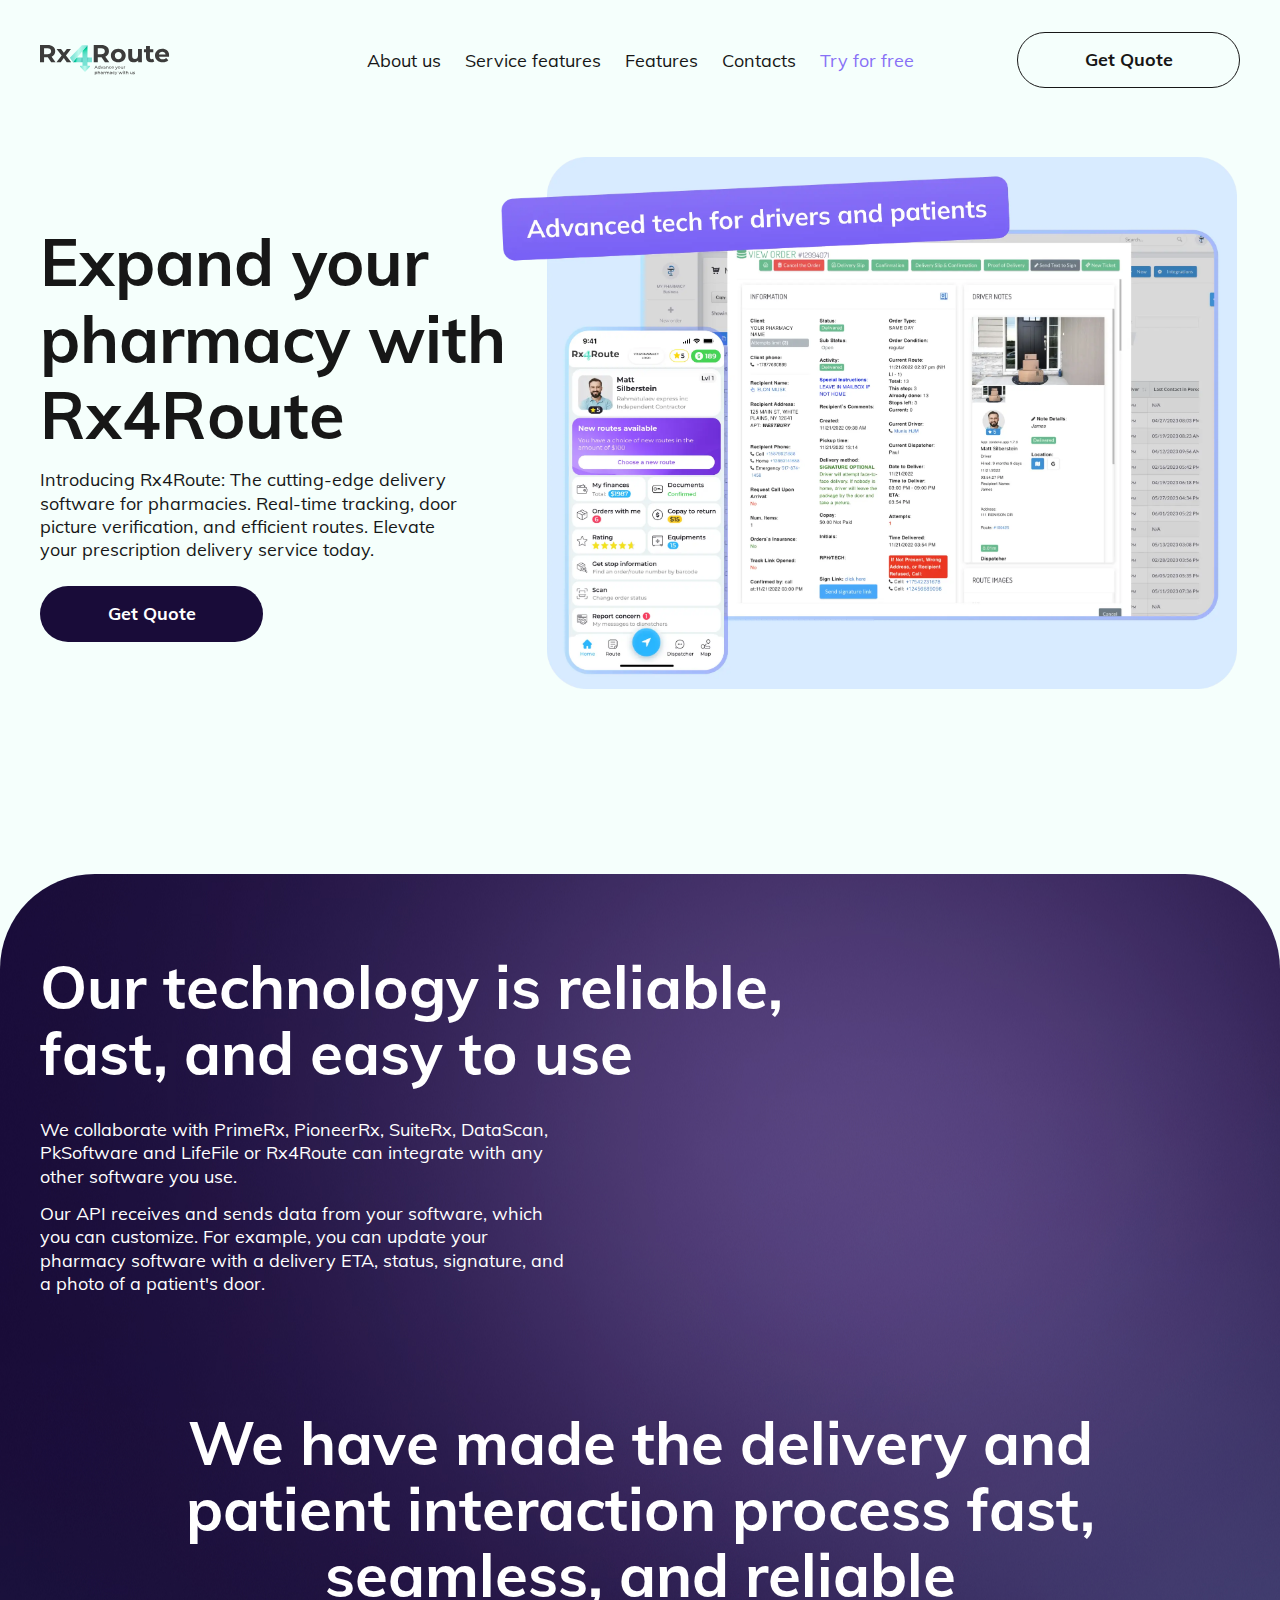
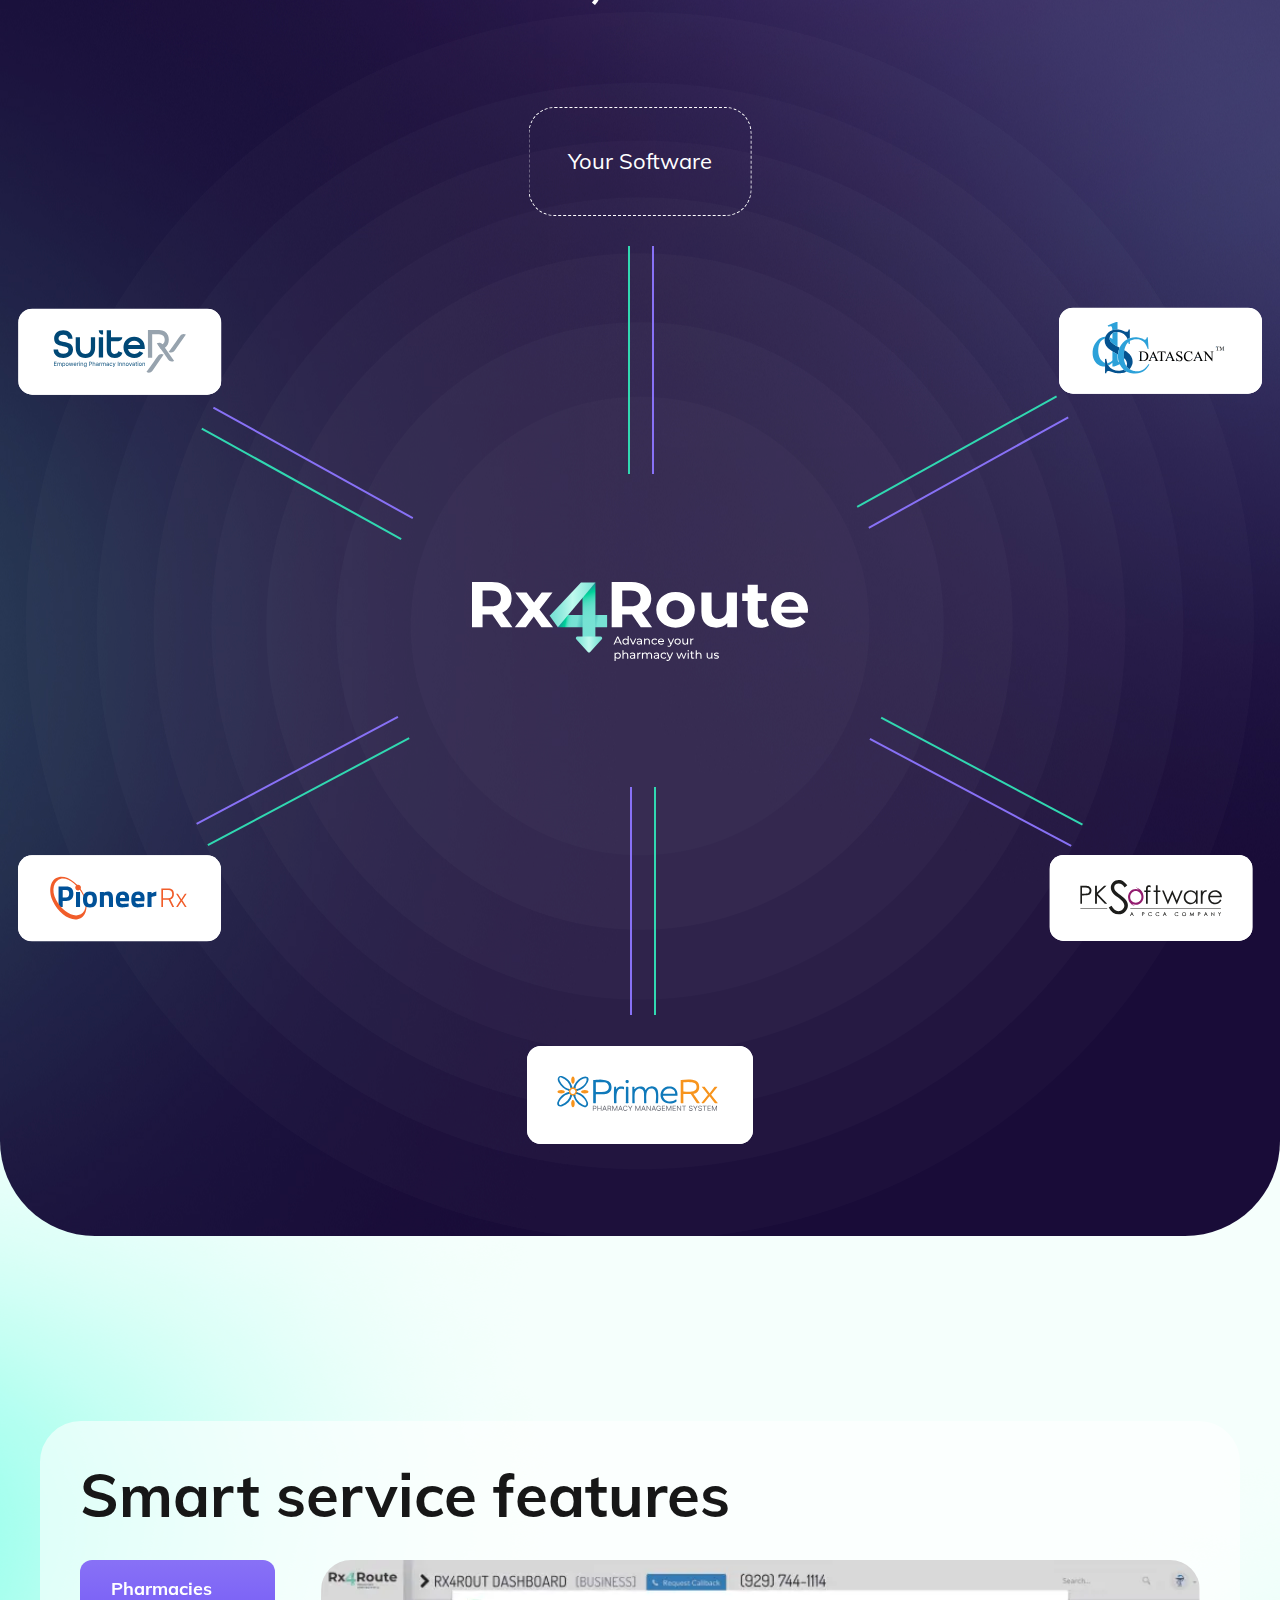
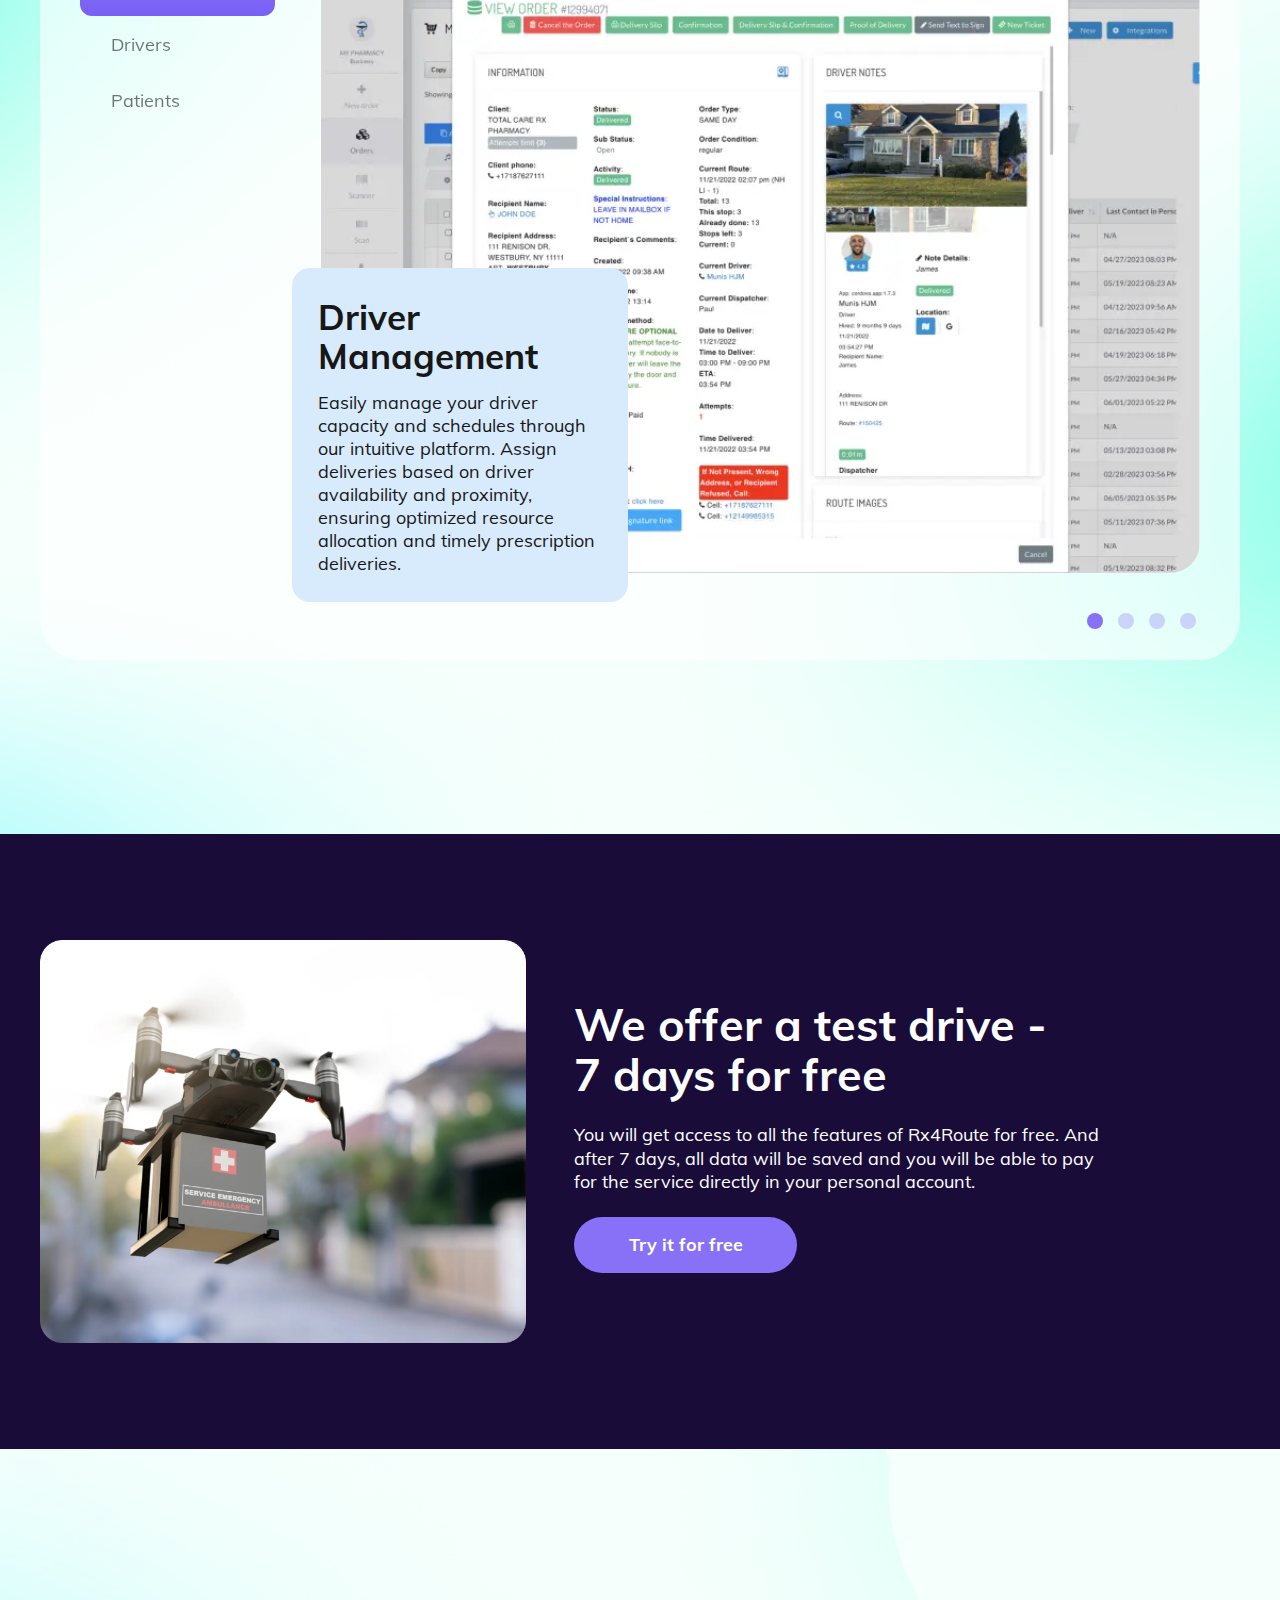
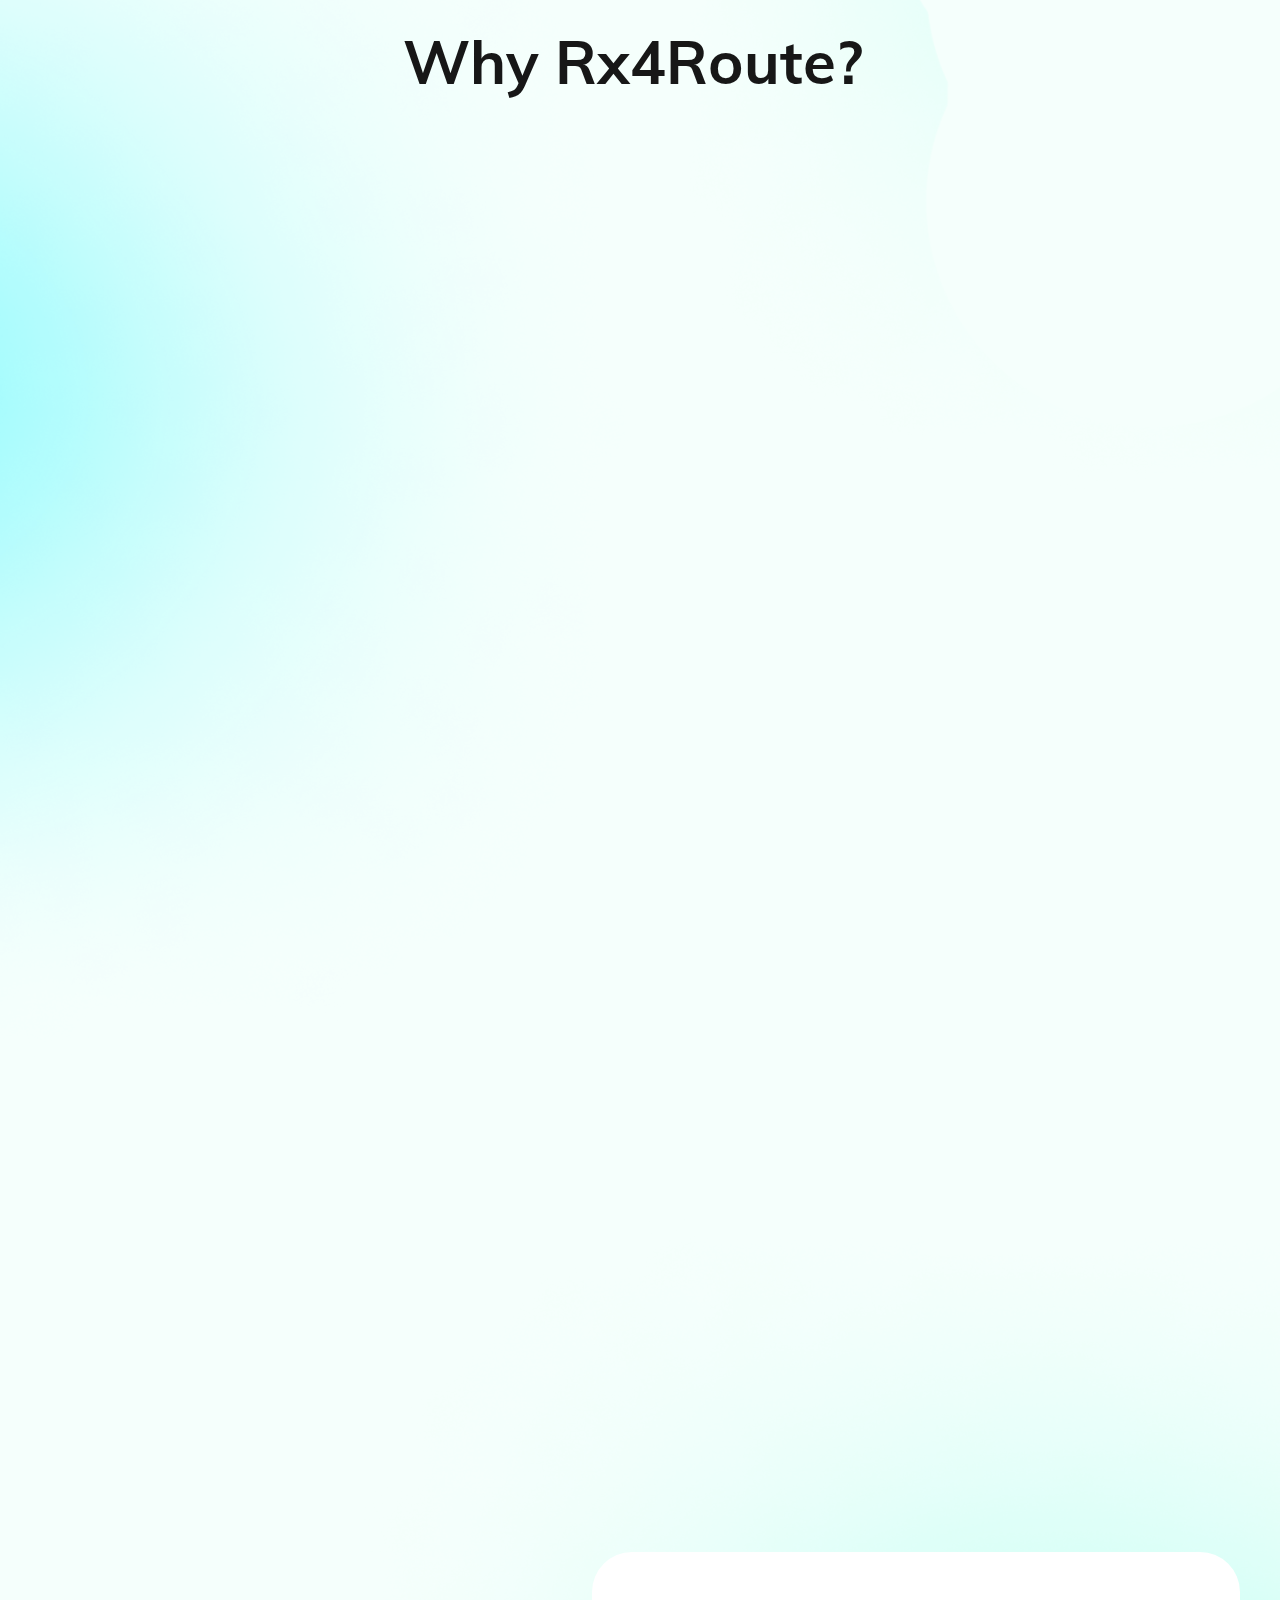
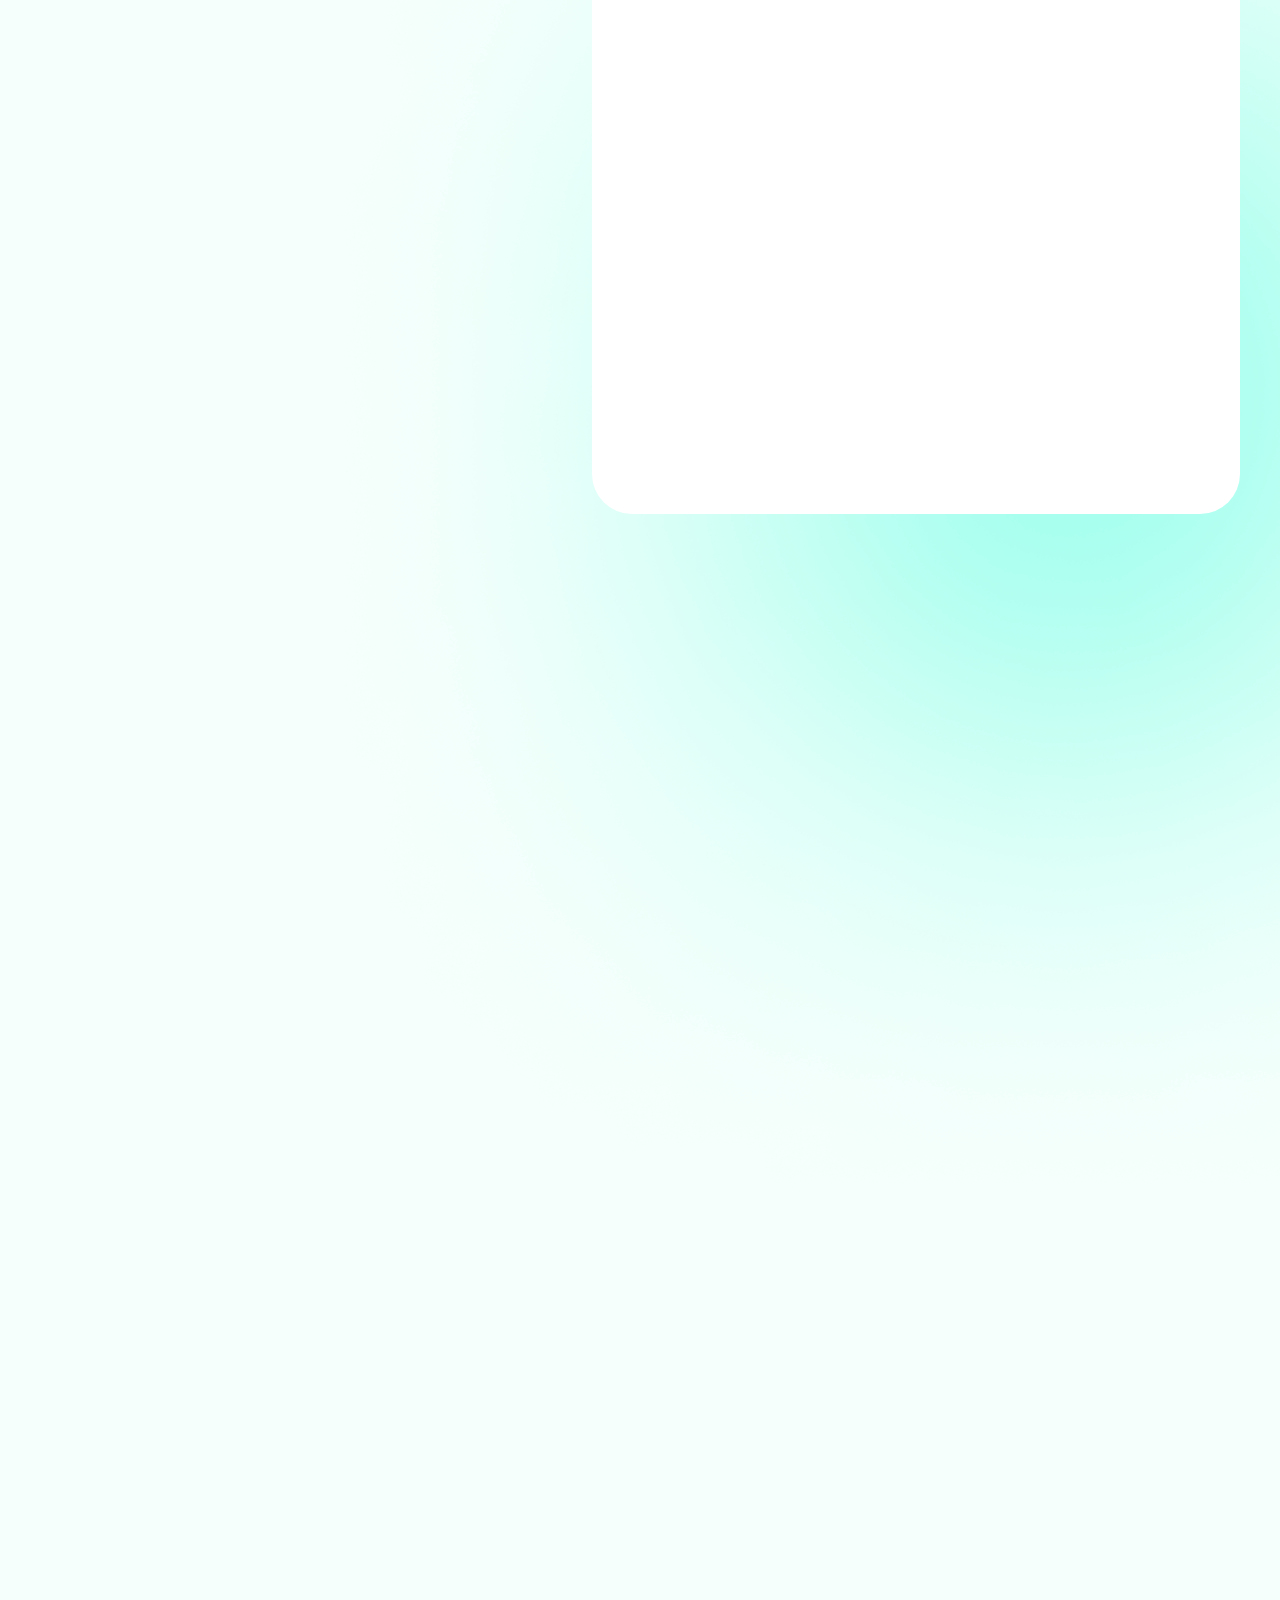
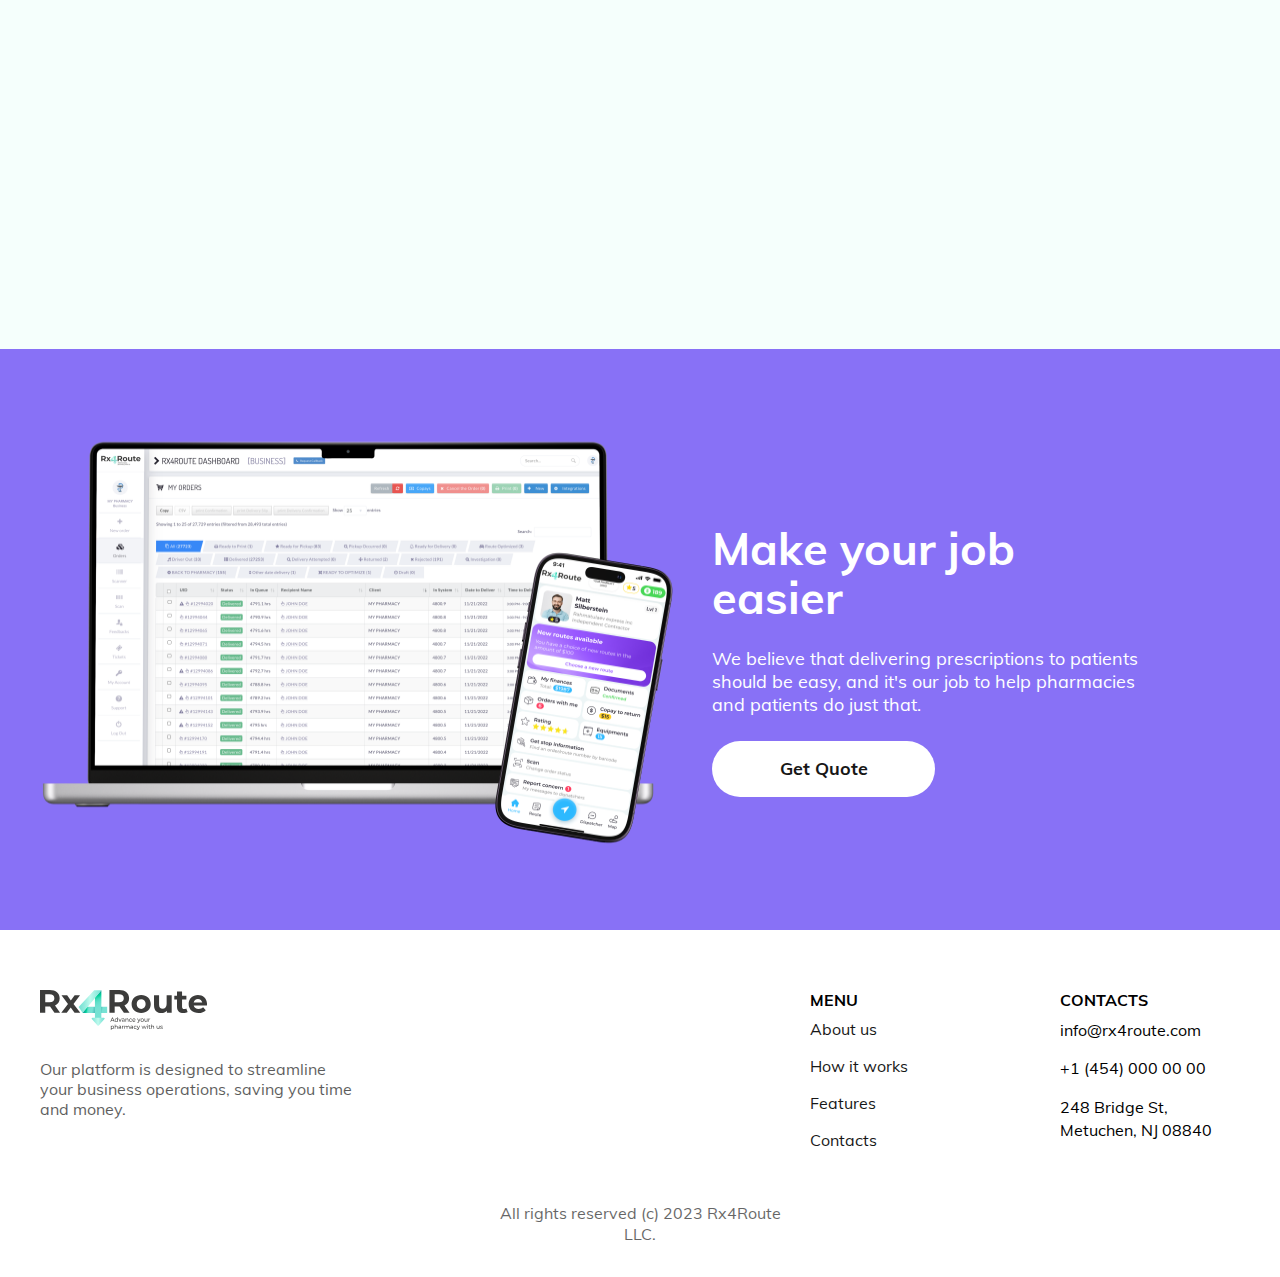
==== rx/index.html @ 42508da6 "выкатываем" ====
<!DOCTYPE html>
<html class="page" lang="en">
  <head>
    <meta charset="UTF-8">
    <meta http-equiv="X-UA-Compatible" content="IE=edge">
    <meta name="viewport" content="width=device-width, initial-scale=1.0, maximum-scale=1.0, user-scalable=no">
    <link rel="stylesheet" href="./css/normalize.min.css">
    <link rel="stylesheet" href="./vendor/swiper.css">
    <link rel="stylesheet" href="./css/style.min.css">
    <link rel="preload" as="image" href="./img/background.webp">
    <link rel="preload" as="image" href="./img/background-desk.webp">
    <link rel="preload" href="./fonts/Mulish-Bold.woff" as="font" type="font/woff" crossorigin="anonymous">
    <link rel="preload" href="./fonts/Mulish-Bold.woff2" as="font" type="font/woff2"crossorigin="anonymous">
    <link rel="preload" href="./fonts/Mulish-Regular.woff" as="font" type="font/woff" crossorigin="anonymous">
    <link rel="preload" href="./fonts/Mulish-Regular.woff2" as="font" type="font/woff2" crossorigin="anonymous">
    <title>Rx4Route</title>
  </head>
  <body class="page-body">
    <header class="page-header container">
      <div class="page-header__container">
        <a class="page-header__logo-link">
          <img class="page-header__logo" src="./img/logo.svg" alt="Logotype Rx4Route">
      </a>
      <div class="page-header__toggle-container">
        <button class="page-header__toggle page-header__toggle--closed" type="button" aria-label="Открыть/закрыть меню навигации">
          <span></span>
        </button>
      </div>
      </div>
      <nav class="menu">
        <ul class="menu__list">
          <li class="menu__item">
            <a href="#about" class="menu__link">About us</a>
          </li>
          <li class="menu__item">
            <a href="#service" class="menu__link">Service features</a>
          </li>
          <li class="menu__item">
            <a href="#features" class="menu__link">Features</a>
          </li>
          <li class="menu__item">
            <a href="#contacts" class="menu__link">Contacts</a>
          </li>
          <li class="menu__item">
            <a href="#" class="menu__link menu__link--desk">Try for free</a>
          </li>
        </ul>
        <button class="page-header__button button button--bordered" type="button">Get Quote</button>
      </nav>
    </header>
    <main class="page-main">
        <section class="promo container">
          <h1 class="promo__title hoisting-text--start hoisting-text">Expand your pharmacy with Rx4Route</h1>
          <p class="promo__text hoisting-text--start hoisting-text">Introducing Rx4Route: The cutting-edge delivery software for pharmacies. Real-time tracking, door picture verification, and efficient routes. Elevate your prescription delivery service today.</p>
          <button class="promo__button button button--dark hoisting-text--start hoisting-text" type="button">Get Quote</button>
          <picture>
            <source type="image/webp" srcset="./img/promo-desktop@3x.webp">
            <img class="promo__img" src="./img/promo-desktop@3x.png" alt="">
          </picture>
        
          <!-- <div class="promo__img-container">
          </div> -->
        </section>
        <div class="subpromo-wrapper">
          <section class="subpromo container" id="features">
            <h2 class="subpromo__title title-2">Our technology is reliable, fast, and easy to use</h2>
            <p class="subpromo__text">
              We collaborate with PrimeRx, PioneerRx, SuiteRx, DataScan, PkSoftware and LifeFile or Rx4Route can integrate with any other software you use.
            </p>
            <p class="subpromo__text subpromo__text--second">
              Our API receives and sends data from your software, which you can customize. For example, you can update your pharmacy software with a delivery ETA, status, signature, and a photo of a patient's door.
            </p>
            <div class="subpromo__card-container hoist">
              <div class="subpromo__card subpromo__card--first hoisting__element hoisting__element--not-visible-widgets">
                <svg class="subpromo__icon subpromo__icon--fan" width="55" height="55">
                  <use href="./img/sprite.svg#promo-icon-1"></use>
                </svg>
                <p class="subpromo__card-text subpromo__card-text--first">All information is updated in real time</p>
              </div>
              <div class="subpromo__card subpromo__card--second  hoisting__element hoisting__element--not-visible-widgets">
                <svg class="subpromo__icon subpromo__icon--world" width="85" height="85">
                  <use href="./img/sprite.svg#promo-icon-2"></use>
                </svg>
                <p class="subpromo__card-text subpromo__card-text--second">Each order has a special order identifier, which shows its status, correspondence with
                  the
                  customer, any phone calls and their contents, and the exact delivery time.</p>
              </div>
            </div>
          </section>
          <section class="subpromo-slider">
            <h2 class="subpromo-slider__title title-2">
              We have made the delivery and patient interaction process fast, seamless, and reliable
            </h2>
            <div class="subpromo-slider__block">
              <ul class="softs">
                <li class="softs__item softs__item--your">
                  <p class="softs__center">Your Software</p>
                  <dl class="softs__block">
                    <dt class="softs__in">Patient info</dt>
                    <dd class="softs__out">Signature</dd>
                  </dl>
                </li>
                <li class="softs__item softs__item--datascan">
                  <a href="#" class="softs__link">
                    <img class="softs__logo" src="./img/softs/datascan.svg" alt="DataScan">
                  </a>
                  <dl class="softs__block">
                    <dt class="softs__in">Patient info</dt>
                    <dd class="softs__out">Photo</dd>
                  </dl>
                </li>
                <li class="softs__item softs__item--pksoftware">
                  <a href="#" class="softs__link">
                    <img class="softs__logo" src="./img/softs/pksoftware.svg" alt="PKSoftware">
                  </a>
                  <dl class="softs__block">
                    <dt class="softs__in">Patient info</dt>
                    <dd class="softs__out">Signature</dd>
                  </dl>
                </li>
                <li class="softs__item softs__item--primerx">
                  <a href="#" class="softs__link">
                    <img class="softs__logo" src="./img/softs/primerx.svg" alt="PrimeRx">
                  </a>
                  <dl class="softs__block">
                    <dt class="softs__in">Patient info</dt>
                    <dd class="softs__out">ETA</dd>
                  </dl>
                </li>
                <li class="softs__item softs__item--pioneerrx">
                  <a href="#" class="softs__link">
                    <img class="softs__logo" src="./img/softs/pioneerrx.svg" alt="PoneerPx">
                  </a>
                  <dl class="softs__block">
                    <dt class="softs__in">Patient info</dt>
                    <dd class="softs__out">Tracking info</dd>
                  </dl>
                </li>
                <li class="softs__item softs__item--suiterx">
                  <a href="#" class="softs__link">
                    <img class="softs__logo" src="./img/softs/suiterx.svg" alt="SuiteRx">
                  </a>
                  <dl class="softs__block">
                    <dt class="softs__in">Patient info</dt>
                    <dd class="softs__out">Photo</dd>
                  </dl>
                </li>
              </ul>
              <a class="subpromo__logo-link" href="#">
                <img class="subpromo__logo" src="./img/logo-white.svg" alt="Logotype Rx4Route">
              </a>
            </div>
          </section>
        </div>
        <section class="service-features" id="service">
          <div class="service-features__wrapper">
            <h2 class="service-features__title title-2">
              <span class="only only--desktop"> Smart service features</span>
              <span class="only only--mobile"> Service features for</span>
              <span class="only only--tablet "> Service features for</span>
            </h2>
            <div class="service-features__container">
              <div class="service-features__buttons-container push-right">
                <div class="service-features__buttons-wrapper">
                  <div class="service-features__buttons">
                    <button class="service-features__button button button--squared active" type="button" data-type="simple" data-title="pharmacies">
                      <span class="only only--tablet">For </span> Pharmacies
                    </button>
                    <button class="service-features__button button button--squared" type="button" data-type="smart" data-title="drivers">
                      <span class="only only--tablet">For </span> Drivers
                    </button>
                    <button class="service-features__button button button--squared" type="button" data-type="smart" data-title="patients">
                      <span class="only only--tablet">For </span> Patients
                    </button>
                  </div>
                </div>
              </div>
              <ul class="service-features__slider service-slider">
                <li class="service-slider__item">
                  <div class="simple-slider">
                    <ul class="simple-slider__text-block simple-texts text-zero ">
                      <li class="simple-texts__description simple-texts__description--sky position position--left-bottom">
                        <h4 class="simple-texts__title title-4">Driver Management</h4>
                        <p class="simple-texts__text">Easily manage your driver capacity and schedules through our intuitive platform. Assign deliveries based on driver availability and proximity, ensuring optimized resource allocation and timely prescription deliveries.</p>
                      </li>
                      <li class="simple-texts__description simple-texts__description--pistachios position position--right-bottom">
                        <h4 class="simple-texts__title title-4">Seamless Integration</h4>
                        <p class="simple-texts__text">Connect Rx4Route with your existing pharmacy Information and Prescription Systems (IPS) effortlessly, without disrupting your workflow. Our software integrates smoothly, ensuring a hassle-free transition.</p>
                      </li>
                      <li class="simple-texts__description simple-texts__description--violet position position--left-bottom">
                        <h4 class="simple-texts__title title-4">Route Optimization</h4>
                        <p class="simple-texts__text">Maximize efficiency by leveraging our advanced route optimization algorithms. Rx4Route calculates the most efficient delivery routes for your drivers, reducing travel time and costs while improving overall delivery speed.</p>
                      </li>
                      <li class="simple-texts__description simple-texts__description--pistachios position position--left-bottom">
                        <h4 class="simple-texts__title title-4">Driver Management</h4>
                        <p class="simple-texts__text">Easily manage your driver capacity and schedules through our intuitive platform. Assign deliveries based on driver availability and proximity, ensuring optimized resource allocation and timely prescription deliveries.</p>
                      </li>
                    </ul>
                    <div class="simple-swiper swiper slider" data-text="text-zero">
                      <ul class="slider__container slider__pharmacies swiper-wrapper">
                        <li class="slider__item slider-item swiper-slide">
                          <div class="slider-item__picture">
                            <picture>
                              <source type="image/webp" srcset="./img/slide-features/pharmacies/driver-management.webp 1x, ./img/slide-features/pharmacies/driver-management@2x.webp 2x">
                              <img class="slider-item__pic" src="./img/slide-features/pharmacies/driver-management.jpg" srcset="./img/slide-features/pharmacies/driver-management@2x.jpg 2x"
                                alt="Driver Management">
                            </picture>
                          </div>
                        </li>
                        <li class="slider__item slider-item swiper-slide">
                          <div class="slider-item__picture">
                            <picture>
                              <source type="image/webp" srcset="./img/slide-features/pharmacies/seamless-integration.webp 1x, ./img/slide-features/pharmacies/seamless-integration@2x.webp 2x">
                              <img class="slider-item__pic" src="./img/slide-features/pharmacies/seamless-integration.jpg" srcset="./img/slide-features/pharmacies/seamless-integration@2x.jpg 2x"
                                alt="Seamless Integration">
                            </picture>
                          </div>
                        </li>
                        <li class="slider__item slider-item swiper-slide">
                          <div class="slider-item__picture">
                            <picture>
                              <source type="image/webp" srcset="./img/slide-features/pharmacies/route-optimization.webp 1x, ./img/slide-features/pharmacies/route-optimization@2x.webp 2x">
                              <img class="slider-item__pic" src="./img/slide-features/pharmacies/route-optimization.jpg" srcset="./img/slide-features/pharmacies/route-optimization@2x.jpg 2x"
                                alt="Route Optimization">
                            </picture>
                          </div>
                        </li>
                        <li class="slider__item slider-item swiper-slide">
                          <div class="slider-item__picture">
                            <picture>
                              <source type="image/webp" srcset="./img/slide-features/pharmacies/driver-management-1.webp 1x, ./img/slide-features/pharmacies/driver-management-1@2x.webp 2x">
                              <img class="slider-item__pic" src="./img/slide-features/pharmacies/driver-management-1.jpg" srcset="./img/slide-features/pharmacies/driver-management-1@2x.jpg 2x"
                                alt="Driver Management">
                            </picture>
                          </div>
                        </li>
                      </ul>
                      <div class="pagination pagination__slider-phar swiper__pagination"></div>
                    </div>
                  </div>
                </li>
                <li class="service-slider__item">
                  <div class="phone-slider">
                    <ul class="phone-slider__text-block phone-texts text-first">
                      <li class="phone-texts__item phone-texts__item--pistachios position position--left-bottom" data-color="pistachios">
                        <h4 class="phone-texts__title title-4">Simplified Route Navigation</h4>
                        <p class="phone-texts__text">Rx4Route provides drivers with realtime route guidance, helping them navigate efficiently from one destination to another. Optimize your driving routes and reach patients quickly, saving time and fuel.</p>
                      </li>
                      <li class="phone-texts__item phone-texts__item--violet position position--right-middle" data-color="violet">
                        <h4 class="phone-texts__title title-4">Instant Order Notifications</h4>
                        <p class="phone-texts__text">Drivers receive instant notifications on their app whenever a new delivery order is assigned to them. This feature ensures drivers are always up-to-date with their schedule and can promptly begin their next delivery.</p>
                      </li>
                      <li class="phone-texts__item phone-texts__item--sky position position--left-bottom" data-color="sky">
                        <h4 class="phone-texts__title title-4">Real-time Navigation</h4>
                        <p class="phone-texts__text">Our integrated GPS navigation system guides drivers throughout the entire delivery journey. Drivers can rely on turn-by-turn directions and real-time traffic updates to navigate the best route and avoid potential delays.</p>
                      </li>
                      <li class="phone-texts__item phone-texts__item--pistachios position position--right-bottom" data-color="pistachios">
                        <h4 class="phone-texts__title title-4">Intuitive Mobile App</h4>
                        <p class="phone-texts__text">Our dedicated mobile app is designed with drivers in mind. It provides a straightforward interface that allows drivers to access all essential information, including delivery details, customer addresses, and real-time updates, right at their fingertips.</p>
                      </li>
                      <li class="phone-texts__item phone-texts__item--violet position position--left-bottom" data-color="violet">
                        <h4 class="phone-texts__title title-4">Efficient Route Planning</h4>
                        <p class="phone-texts__text">Say goodbye to guesswork and time-consuming route planning. Our software automatically generates optimized delivery routes, ensuring drivers take the most efficient path to complete their deliveries promptly.</p>
                      </li>
                    </ul>
                    <div class="phone-slider__swiper phone-swiper" data-text="text-first">
                      <div class="phone-swiper__wrapper swiper-wrapper">
                        <div class="swiper-slide phone-swiper__slide">
                          <img class="phone-swiper__img" src="./img/slide-features/drivers/phones/phone-smart-service-features.png" alt="Simplified Route Navigation">
                        </div>
                        <div class="swiper-slide phone-swiper__slide">
                          <img class="phone-swiper__img" src="./img/slide-features/drivers/phones/phone-instant-order-notifications.png" alt="Instant Order Notifications">
                        </div>
                        <div class="swiper-slide phone-swiper__slide">
                          <img class="phone-swiper__img" src="./img/slide-features/drivers/phones/phone-real-time-navigation.png" alt="Real-time Navigation">
                        </div>
                        <div class="swiper-slide phone-swiper__slide">
                          <img class="phone-swiper__img" src="./img/slide-features/drivers/phones/phone-intuitive-mobile-app.png" alt="Intuitive Mobile App">
                        </div>
                        <div class="swiper-slide phone-swiper__slide">
                          <img class="phone-swiper__img" src="./img/slide-features/drivers/phones/phone-efficient-route-planning.png" alt="Efficient Route Planning">
                        </div>
                      </div>
                      <div class="pagination phone-slider__pagination swiper__pagination"></div>
                    </div>
                  </div>
                </li>
                <li class="service-slider__item">
                  <div class="phone-slider">
                    <ul class="phone-slider__text-block phone-texts text-second">
                      <li class="phone-texts__item phone-texts__item--violet position position--right-middle" data-color="violet">
                        <h4 class="phone-texts__title title-4">Customer Communication</h4>
                        <p class="phone-texts__text">Enhance patient satisfaction with our text message system. As you dispatch orders, patients receive instant alerts and detailed delivery instructions, ensuring seamless coordination and elevating your service standard</p>
                      </li>
                      <li class="phone-texts__item phone-texts__item--pistachios position position--left-bottom" data-color="pistachios">
                        <h4 class="phone-texts__title title-4">Delivery Status Updates</h4>
                        <p class="phone-texts__text">Keep customers informed and satisfied with timely delivery status updates. Our software allows drivers to send automatic notifications to customers, ensuring they are aware of their order&#x27;s progress.</p>
                      </li>
                      <li class="phone-texts__item phone-texts__item--sky position position--left-bottom" data-color="sky">
                        <h4 class="phone-texts__title title-4">Electronic Proof of Delivery</h4>
                        <p class="phone-texts__text">Our ePOD feature enables drivers to record essential delivery details, including customer signatures, delivery timestamps, and any additional notes. This digital record enhances transparency and simplifies proof of delivery documentation.</p>
                      </li>
                    </ul>
                    <div class="phone-slider__swiper phone-swiper" data-text="text-second">
                      <div class="phone-swiper__wrapper swiper-wrapper">
                        <div class="swiper-slide phone-swiper__slide">
                          <img class="phone-swiper__img" src="./img/slide-features/patients/phones/phone-customer-communication.png" alt="Customer Communication">
                        </div>
                        <div class="swiper-slide phone-swiper__slide">
                          <img class="phone-swiper__img" src="./img/slide-features/patients/phones/phone-delivery-status-updates.png" alt="Delivery Status Updates">
                        </div>
                        <div class="swiper-slide phone-swiper__slide">
                          <img class="phone-swiper__img" src="./img/slide-features/patients/phones/phone-electronic-proof-of-delivery.png" alt="Electronic Proof of Delivery">
                        </div>
                      </div>
                      <div class="pagination phone-slider__pagination swiper__pagination"></div>
                    </div>
                  </div>
                </li>
              </ul>
            </div>
          </div>
        </section>
        <section class="test-drive">
          <div class="container test-drive__flex-container">
            <div class="test-drive__block-1">
              <h3 class="test-drive__title title-3 title-3--white">We offer a test drive - 7 days for free</h3>
              <p class="test-drive__subtitle">You will get access to all the features of Rx4Route for free. And after 7 days, all
                data will be saved and you will be able to pay for the service directly in your personal account.</p>
              <button class="test-drive__button button button--purple">Try it for free</button>
            </div>
            <picture>
              <source type="image/webp" srcset="img/quadro.webp">
              <img class="test-drive__img" src="./img/quadro.png" alt="">
            </picture>
          </div>
        </section>
        <section class="why" id="about">
          <div class="container">
            <h2 class="why__title title-2">Why Rx4Route?</h2>
            <p class="why__subtitle hoisting-text hoisting-text--start">Our tools streamline front-end and behind-the-counter pharmacy operations and identify
              cost-saving opportunities for patients so pharmacists can focus on what matters most – their patients’ health.</p>
            <ul class="why__list">
              <li class="why__item">
                <h4 class="why__item-title title-4 hoisting-text hoisting-text--start">Modern technologies</h4>
                <p class="why__description hoisting-text hoisting-text--start">
                  Rx4Route harnesses the power of modern technologies to optimize your pharmacy's delivery operations. Our intelligent algorithms and user-friendly interface streamline the entire process, enabling you to achieve higher levels of efficiency and productivity. With automation and real-time tracking, your business can stay ahead of the competition and deliver exceptional service to your customers.
                </p>
                <div class="why__map why__map--moderntech hoist">
                  <img class="why__pic-main hoisting__element hoisting__element--main-pic hoisting__element--not-visible" src="./img/modern-tech.svg" alt="">
                  <img class="why__pic-widgets hoisting__element hoisting__element--not-visible-widgets" src="./img/modern-widgets.svg" alt="">
                </div>
              </li>
              <li class="why__item">
                <h4 class="why__item-title why__item-title--realtime why__item-title--even title-4 hoisting-text hoisting-text--start">Real time tracking</h4>
                <p class="why__description why__description--realtime why__description--even hoisting-text hoisting-text--start">With real-time tracking, you gain complete visibility into your delivery operations. Monitor the status of each delivery, track your drivers' routes, and provide timely updates to your customers. This level of transparency and communication not only improves customer satisfaction but also allows you to make informed decisions to enhance your business's performance. </p>
                <div class="why__map why__map--realtime hoist">
                  <img class="why__pic hoisting__element hoisting__element--main-pic hoisting__element--not-visible" src="./img/map-big.png" alt="Map">
                  <img class="why__pic-driver hoisting__element hoisting__element--not-visible-widgets" src="./img/driver.png" alt="">
                  <img class="why__pic-time hoisting__element hoisting__element--not-visible-widgets" src="./img/time.svg" alt="">
                </div>
              </li>
              <li class="why__item why__item--scale">
                <h4 class="why__item-title title-4 hoisting-text hoisting-text--start">Scale your business</h4>
                <p class="why__description why__description--scale why__description--margin  hoisting-text hoisting-text--start">Integrate Rx4Route seamlessly with your pharmacy's existing systems and infrastructure. Our software adapts to your needs, enabling a smooth transition and allowing you to leverage your current technology investments for an even more robust delivery operation.</p>
                  <div class="why__map why__map--scale why__map--bg hoist">
                    <img class="hoisting__element hoisting__element--main-pic hoisting__element--not-visible" src="./img/newlaptop.png" alt="">
                    <div class="why__svg-container why__svg-container--primerx hoisting__element hoisting__element--not-visible-widgets">
                      <img class="why__map-svg why__map-svg--primerx" src="./img/softs/primerx.svg" alt="">
                    </div>
                    <div class="why__svg-container why__svg-container--datascan hoisting__element hoisting__element--datascan hoisting__element--not-visible-widgets">
                      <img class="why__map-svg why__map-svg--datascan" src="./img/softs/datascan.svg" alt="">
                    </div>
                    <div class="why__svg-container why__svg-container--pioneerrx hoisting__element hoisting__element--pionerrx hoisting__element--not-visible-widgets">
                      <img class="why__map-svg why__map-svg--pioneerrx" src="./img/softs/pioneerrx.svg" alt="">
                    </div>
                    <div class="why__svg-container why__svg-container--suitrx hoisting__element hoisting__element--suitrx hoisting__element--not-visible-widgets">
                      <img class="why__map-svg why__map-svg--suitrx" src="./img/softs/suiterx.svg" alt="">
                    </div>
                    <div class="why__svg-container why__svg-container--pksoftware hoisting__element hoisting__element--pksoftware hoisting__element--not-visible-widgets">
                      <img class="why__map-svg why__map-svg--pksoftware" src="./img/softs/pksoftware.svg" alt="">
                    </div>
                  </div>
              </li>
              <li class="why__item">
                <h4 class="why__item-title why__item-title--privacy why__item-title--even title-4 hoisting-text hoisting-text--start">Compliance and <br class="why__item-title--privacy"> Privacy Concerns</h4>
                <p class="why__description why__description--privacy why__description--even hoisting-text hoisting-text--start">
                  Rx4Route understands the importance or maintaining compliance with regulations such as HIPAA. Your software is designed with stringent security measures to protect patient information and ensure adherence to privacy quidelines.
                </p>
                <div class="why__map why__map--privacy hoist">
                  <img class="why__img-dashboard hoisting__element hoisting__element--main-pic hoisting__element--not-visible" src="./img/dashboard.png" alt="">
                  <img class="why__img-hipa hoisting__element hoisting__element--not-visible-widgets" src="./img/hipaa.svg" alt="">
                </div>
              </li>
              <li class="why__item">
                <h4 class="why__item-title title-4 hoisting-text hoisting-text--start">Timely notifications</h4>
                <p class="why__description why__description--timely hoisting-text hoisting-text--start">
                  With Life Text Message Notifications, your customers receive timely updates at every crucial stage of their delivery. From order confirmation to driver arrival and successful delivery, they stay informed throughout the process. This level of communication not only boosts customer satisfaction but also reduces customer inquiries and concerns, freeing up your staff's time for more important tasks.
                </p>
                  <div class="why__map why__map--timely hoist">
                    <picture>
                      <source media="(min-width: 768px)" srcset="./img/message-new.svg">
                      <img class="why__communication hoisting__element hoisting__element--main-pic hoisting__element--not-visible" src="./img/elon-mask-m.svg" alt="">
                    </picture>
                    <img class="why__widget-driver-out hoisting__element hoisting__element--not-visible-widgets" src="./img/widget-driver-out.svg" alt="">
                  </div>
              </li>
            </ul>
          </div>
          </section>
        <section class="slogan">
          <div class="container slogan__flex-container">
            <div class="slogan__block-1">
              <h3 class="slogan__title title-3 title-3--big">Make your job easier</h3>
              <p class="slogan__subtitle">We believe that delivering prescriptions to patients should be easy, and it's our job to
                help pharmacies and patients do just that.</p>
              <button class="slogan__button button button--white">Get Quote</button>
            </div>
            <img src="./img/lap.png" alt="">
          </div>
        </section>
    </main>
    <footer class="page-footer" id="contacts">
      <div class="container">
        <div class="page-footer__flex-container">
          <div class="page-footer__block-1">
            <a class="page-footer__logo-link">
              <img class="page-footer__logo" src="./img/logo.svg" alt="Logotype Rx4Route">
            </a>
            <p class="page-footer__text">Our platform is designed to streamline your business operations, saving you time and money.</p>
          </div>
          <nav class="page-footer__menu">
            <div class="page-footer__menu-container">
              <p class="page-footer__menu-title">Menu</p>
              <ul class="page-footer__list">
                <li class="page-footer__item">
                  <a href="#" class="page-footer__link">About us</a>
                </li>
                <li class="page-footer__item">
                  <a href="#" class="page-footer__link">How it works</a>
                </li>
                <li class="page-footer__item">
                  <a href="#" class="page-footer__link">Features</a>
                </li>
                <li class="page-footer__item">
                  <a href="#" class="page-footer__link">Contacts</a>
                </li>
              </ul>
            </div>
            <div class="page-footer__menu-container">
              <p class="page-footer__menu-title">Contacts</p>
              <address>
                <a class="page-footer__address-link" href="mailto:info@rx4route.com" aria-label="Write to us">info@rx4route.com</a>
                <a class="page-footer__address-link" href="tel:+14540000000">+1 (454) 000 00 00</a>
                <p class="page-footer__address">
                  248 Bridge St, Metuchen, NJ 08840
                </p>
              </address>
            </div>
          </nav>
        </div>
        <p class="page-footer__copyright">All rights reserved (c) 2023 Rx4Route LLC.</p>
      </div>
    </footer>
    <script src="./vendor/swiper-bundle.min.js"></script>
    <script src="./js/script.js"></script>
  </body>
</html>
---- rx/css/style.min.css ----
@keyframes push{0%,25%,to{translate:0 0}75%{translate:60px 0}}@keyframes activating{0%{opacity:0}25%{opacity:0;transform:translateY(-5px)}to{opacity:1;transform:translateY(0)}}@keyframes in{0%{top:0;opacity:0}25%{top:0;opacity:1}75%{top:100%;opacity:1}to{opacity:0;top:100%}}@keyframes out{0%{top:100%;opacity:0}25%{top:100%;opacity:1}75%{top:0;opacity:1}to{opacity:0;top:0}}@font-face{font-family:"Mulish";font-style:normal;font-weight:300;font-display:swap;src:local(""),url(../fonts/Mulish-Light.woff2)format("woff2"),url(../fonts/Mulish-Light.woff)format("woff")}@font-face{font-family:"Mulish";font-style:normal;font-weight:400;font-display:swap;src:local(""),url(../fonts/Mulish-Regular.woff2)format("woff2"),url(../fonts/Mulish-Regular.woff)format("woff")}@font-face{font-family:"Mulish";font-style:normal;font-weight:700;font-display:swap;src:local(""),url(../fonts/Mulish-Bold.woff2)format("woff2"),url(../fonts/Mulish-Bold.woff)format("woff")}@font-face{font-family:"Mulish";font-style:normal;font-weight:600;font-display:swap;src:local(""),url(../fonts/Mulish-SemiBold.woff2)format("woff2"),url(../fonts/Mulish-SemiBold.woff)format("woff")}img{max-width:100%;height:auto}a{text-decoration:none}ul{margin:0;list-style:none}h1,h2,h3,h4,h5,h6,p{padding:0;margin:0}.swiper{width:600px;height:300px}.container,ul{padding:0}@media (min-width:768px){.container{padding:0}}@media (min-width:1280px){.container{width:1200px;margin:0 auto;padding:0}}.visually-hidden{position:absolute;width:1px;height:1px;margin:-1px;border:0;padding:0;white-space:nowrap;-webkit-clip-path:inset(100%);clip-path:inset(100%);clip:rect(0 0 0 0);overflow:hidden}.only--mobile{display:inline-block}@media (min-width:768px){.only--mobile{display:none}}.only--tablet{display:none}@media (min-width:768px){.only--tablet{display:inline-block}}@media (min-width:1280px){.only--tablet{display:none}}.only--desktop{display:none}@media (min-width:1280px){.only--desktop{display:inline-block}}.button{background:0 0;border:0;display:block;font-size:18px;font-style:normal;font-weight:700;line-height:20px;padding:18px 15px;min-width:87px;border-radius:54px;font-family:"Mulish","Arial",sans-serif}.button--bordered{border:1px solid #171717;color:#171717}.button--bordered:hover,.button--dark{background-color:#190c39;color:#fff}.button--dark:hover,.button--purple{background-color:#8871f6;color:#fff}.button--purple:hover,.button--white{background-color:#fff;color:#8871f6}.button--white{color:#171717}.button--white:hover{background-color:#171717;color:#fff}.button--squared{font-size:18px;line-height:21px;color:rgba(23,23,23,.6);border-radius:12px;background-color:transparent;transition:background-color 1s;font-weight:400;cursor:pointer}.button--squared.active,.button--squared:hover{color:#171717;border-color:transparent}.button--squared.active{background-image:linear-gradient(180deg,#8871f6 0,#7960f6 100%);color:#fff;font-weight:700}.hoist{z-index:10}.hoisting__element{transition:all 2.5s ease-out;z-index:10;opacity:1;translate:0 0}.hoisting__element--main-pic{transition:all 1.5s ease-out}.hoisting__element--pionerrx{transition:all 3s ease-out}.hoisting__element--datascan{transition:all 3.5s ease-out}.hoisting__element--suitrx{transition:all 4s ease-out}.hoisting__element--pksoftware{transition:all 4.5s ease-out}.hoisting__element--not-visible-widgets{translate:0 800px;opacity:0}.hoisting__element--not-visible{translate:0 200px;opacity:0}.hoisting-text{transition:all 1.5s;transform:translateY(0);opacity:1}.hoisting-text--start{opacity:0;transform:translateY(100%)}.push-right--animation{animation:push .8s ease-in}@media (min-width:1280px){.push-right--animation{animation:none}}.page{height:100%;scroll-behavior:smooth}.page-body{margin:0;padding:0;font-family:"Mulish","Arial",sans-serif;font-weight:400;font-style:normal;font-size:16px;line-height:21px;background-color:#f5fffc;background-image:url(../img/background-414.png);background-position:0 0;background-size:cover;color:#171717;overflow-x:hidden;min-height:100%;display:flex;flex-direction:column}@media (min-width:768px){.page-body{background:#f5fffc url(../img/background-768.png)no-repeat 0 0;background-size:cover}}@media (min-width:1280px){.page-body{background:#f5fffc url(../img/background-1280.png)no-repeat 0 0;background-size:cover}}.page-body--hidden,.page-header{overflow:hidden}.page-header{padding:32px 16px 24px;position:relative}.page-header--white{background-color:#fff;overflow:visible}.page-header--menu-oppened{height:100vh}.page-header__container{display:flex;justify-content:space-between;align-items:center}.page-header__toggle-container{width:27px;height:19px}.page-header__toggle{display:block;position:relative;width:100%;height:100%;background:0 0;padding:0;margin:0;border:0;cursor:pointer}.page-header__toggle::before{content:"";position:absolute;top:50%;left:50%;transform:translate(-50%,-50%) rotate(45deg);transition:.5s}.page-header__toggle span,.page-header__toggle::after,.page-header__toggle::before{width:100%;height:3px;background-color:#171717;border-radius:10px}.page-header__toggle::after{content:"";position:absolute;bottom:50%;left:50%;transform:translate(-50%,50%) rotate(-45deg);transition:.5s}.page-header__toggle span{display:none}.page-header__button{width:223px;padding:17px 32px}.page-header__button,.page-header__button--oppened{position:absolute;bottom:24px}.page-header__toggle--closed{height:19px}.page-header__toggle--closed::after,.page-header__toggle--closed::before{transform:none}.page-header__toggle--closed::before{top:0;left:0}.page-header__toggle--closed::after{bottom:0;left:0}.page-header__toggle--closed span{display:block}@media (min-width:768px){.page-header{padding-left:60px;padding-right:60px;background-color:transparent}.page-header--white{background-color:#fff}}@media (min-width:1280px){.page-header{padding:32px 0;margin-bottom:32px;display:flex;align-items:center;min-width:56px}.page-header__container{margin-right:197px}.page-header__toggle-container{display:none}.page-header__button{margin-left:auto;position:initial}.page-header__logo-link{width:130px;height:31px}}.page-main{flex-grow:1}.page-footer{background:#fff;padding:48px 16px 32px}.page-footer__text{width:285px;opacity:.7;font-size:16px;line-height:125%;margin-bottom:32px;margin-top:16px}.page-footer__menu{display:flex;justify-content:space-between;margin:0 0 56px}.page-footer__menu-title{color:#000;text-transform:uppercase;font-weight:700;margin-bottom:8px}.page-footer__item{margin-bottom:16px}.page-footer__item:last-child{margin:0}.page-footer__link{color:#171717;display:block;width:100%}.page-footer__link:hover{opacity:.5}.page-footer__address,.page-footer__address-link{color:#000;font-size:16px;font-style:normal;line-height:143%}.page-footer__address-link{font-weight:400;margin-bottom:16px}.page-footer address{display:flex;flex-direction:column}.page-footer__address{width:180px}.page-footer__copyright{color:#000;font-size:14px;font-weight:400;opacity:.6;width:275px;margin:0 auto;text-align:center}@media (min-width:768px){.page-footer{padding:40px 60px 24px}.page-footer__logo-link{display:inline-block;cursor:pointer}.page-footer__logo{display:block;width:130px;height:31px}.page-footer__menu{justify-content:flex-start;margin-bottom:52px}.page-footer__text{font-size:16px;width:316px}.page-footer__menu-container:first-child{margin-right:152px}}@media (min-width:1280px){.page-footer{padding:60px 0 32px}.page-footer__logo{width:168px;height:40px}.page-footer__text{margin-bottom:0;margin-top:24px}.page-footer__flex-container{display:flex}.page-footer__menu{margin-left:auto}.page-footer__copyright{font-size:16px;width:312px}}.menu,.menu--oppened{height:calc(100vh - 97px)}.menu{margin:24px 0 0;transform:translateX(100vw);transition:1s;position:absolute;background:#fff;z-index:100;width:100%;padding-top:8px;left:0;padding-left:16px;box-sizing:border-box}.menu--oppened{transform:translateX(0)}.menu__item,.menu__list{margin:0 0 32px}.menu__link{display:block;width:100%;font-size:18px;color:#171717}.menu__link:hover{opacity:.5}.menu__link--desk{display:none}@media (min-width:768px){.menu__link--desk{display:block}}@media (min-width:1280px){.menu,.menu__list{display:flex;margin:0}.menu{transform:none;height:auto;width:100%;position:initial;padding:0;background:0 0}.menu__list{align-items:center}.menu__item{margin:0 24px 0 0}.menu__item:last-child{margin:0}.menu__link--desk{color:#8871f6}}.promo{padding:32px 16px 0;margin-bottom:80px}.promo__text,.promo__title{margin:0 auto 24px;text-align:center}.promo__title{font-weight:700;font-size:42px;line-height:110%;max-width:382px}.promo__text{max-width:340px;font-size:16px;line-height:130%}.promo__brake{display:none}.promo__button{width:100%;margin-bottom:40px}.promo__img{display:block;margin:0 auto}@media (min-width:768px){.promo{margin-bottom:136px;padding-left:60px;padding-right:60px}.promo__title{font-size:50px;line-height:118%;width:565px;max-width:565px}.promo__text{max-width:552px;font-size:18px}.promo__button{width:223px;margin:0 auto 48px}.promo__brake{display:block}}@media (min-width:1280px){.promo{padding:0;margin-bottom:232px;position:relative}.promo__title{font-size:65px;width:491px;text-align:left;margin:0 0 14px;padding-top:72px}.promo__text{width:431px;text-align:left;margin:0 0 24px;font-family:Mulish;font-size:18px;line-height:130%}.promo__button{margin:0}.promo__img{position:absolute;top:5px;right:3px;width:736px;height:532px}}.subpromo{color:#fff;padding:24px 16px 83px;width:100%;box-sizing:border-box;overflow:hidden;z-index:10;position:relative}.subpromo__title{width:371px;text-align:left;margin-bottom:24px}.subpromo__text{line-height:130%;margin-bottom:16px;width:369px}.subpromo__text--second{margin-bottom:40px}.subpromo__card-container{position:relative;width:100%;height:235px;margin:0 auto 72px}.subpromo__card,.why__widget-first-block span{display:flex;align-items:center;position:absolute}.subpromo__card{box-sizing:border-box;padding-top:32px;padding-left:8px;padding-right:8px;border-radius:24px;flex-direction:column}.subpromo__card--first{top:81px;right:calc(50% + 20px);width:171px;height:194px;background:#76e3d4;transform:rotate(-5deg);z-index:100}.subpromo__card--second{top:5px;left:calc(50% - 14px);width:226px;min-height:299px;transform:rotate(11deg);background:#cbd2f9;padding-top:15px}.subpromo__icon{margin-bottom:14px}.subpromo__icon--world{margin-right:17px;transform:rotate(-12deg)}.subpromo__card-text{color:#3c3c3b;text-align:center;font-size:16px}.subpromo__card-text--first{width:124px}.subpromo__card-text--second{width:197px}@media (min-width:768px){.subpromo{padding:48px 60px 64px}.subpromo__text,.subpromo__title{width:481px;margin:0 auto 24px;text-align:center}.subpromo__text{width:482px}.subpromo__text--second{margin-bottom:48px}}@media (min-width:1280px){.subpromo{padding:80px 0 100px;width:1200px}.subpromo__title{width:763px;text-align:left;margin:0 0 32px}.subpromo__text{font-family:Mulish;font-size:18px;line-height:130%;width:531px;text-align:left;margin:0 0 14px}.subpromo__card-container{position:absolute;width:470px;top:131px;right:65px;height:355px}.subpromo__card--first{width:174px;height:193px;box-sizing:border-box;z-index:1000;top:69px;right:calc(50% + 17px)}.subpromo__card--second{width:253px;min-height:206px;padding:0 0 23px;top:30px;transform:rotate(8deg)}.subpromo__card-text{font-family:Mulish;font-size:18px;font-style:normal;font-weight:400;line-height:130%}.subpromo__card-text--second{width:195px}.subpromo__icon--fan{margin-bottom:15px;margin-top:0}.subpromo__icon--world{margin-top:14px}}.title-2{font-size:30px;font-style:normal;font-weight:700;line-height:120%}@media (min-width:768px){.title-2{font-size:35px;line-height:110%}}@media (min-width:1280px){.title-2{font-size:60px}}.title-3{font-size:28px;font-weight:700;line-height:110%}.title-3--white{color:#fff}@media (min-width:768px){.title-3{font-size:30px}.title-3--big{font-size:45px}}@media (min-width:1280px){.title-3{font-size:45px}}.title-4{font-size:26px;font-weight:700;line-height:110%}@media (min-width:768px){.title-4{font-size:28px}}@media (min-width:1280px){.title-4{font-size:35px}}.test-drive{background:#190c39;padding:56px 16px 48px;color:#fff}.test-drive__title{width:305px;text-align:center;margin:0 auto 16px}.test-drive__subtitle{max-width:330px;text-align:center;margin:0 auto 32px;font-size:16px;line-height:130%;font-weight:400}.test-drive__button{width:100%;margin-bottom:32px}.test-drive__img{display:block;margin:0 auto}@media (min-width:768px){.test-drive{padding:56px 60px}.test-drive__title{margin:0 auto 24px;width:445px}.test-drive__subtitle{max-width:482px;margin-bottom:24px}.test-drive__button{width:334px;margin:0 auto 48px}}@media (min-width:1280px){.test-drive{padding:106px 0}.test-drive__title{width:480px;margin:0 0 24px;text-align:left}.test-drive__subtitle{font-family:Mulish;font-size:18px;line-height:130%;text-align:left;margin:0 0 24px;max-width:537px}.test-drive__button{width:223px;margin:0}.test-drive__block-1{margin-left:48px;padding-top:60px}.test-drive__flex-container{display:flex;flex-direction:row-reverse;justify-content:flex-end}.test-drive__img{display:block;width:486px;height:403px;margin-right:auto}}.why{padding:64px 16px 0;width:100%;box-sizing:border-box;overflow:hidden;position:relative;z-index:10}.why__title{width:260px;margin:0 auto 16px}.why__subtitle{max-width:365px;margin:0 auto 32px;text-align:center}.why__item-title{width:310px;margin:0 0 16px}.why__item-title--privacy{display:none}.why__description{max-width:400px;margin:0 0 24px}.why__description--timely{max-width:340px}.why__map{position:relative;margin:0 auto 90px;max-width:382px;width:100%;box-sizing:border-box}.why__map--bg{border-radius:40px;background:#fff;padding:73px 30px 73px 26px;margin-bottom:64px;min-height:385px}.why__pic-main{max-width:382px}.why__pic-driver,.why__pic-time{display:inline-block;position:absolute}.why__pic-driver{width:214px;height:125px;top:13px;right:-39px}.why__pic-time{left:-17px;bottom:-53px;width:141px;height:157px}.why__pic-widgets{width:260px;height:194px;position:absolute;bottom:-41px;right:-25px}.why__svg-container{position:absolute;width:140px;height:79px;border-radius:22px;box-shadow:0 27px 45px 0 rgba(0,0,0,.1)}.why__svg-container--primerx{top:20px;left:90px}.why__svg-container--datascan{top:91px;left:12px;z-index:1}.why__svg-container--pioneerrx{top:56px;right:3px}.why__svg-container--suitrx{bottom:75px;right:3px}.why__svg-container--pksoftware{bottom:25px;right:110px}.why__map-svg{width:140px;height:79px}.slogan img,.why__pic{display:block;margin:0 auto}.why__widget-time{width:140px;padding:10px 20px;box-shadow:0 27px 45px 0 rgba(0,0,0,.2);box-sizing:border-box;background:#fff;border-radius:10px;transform:rotate(8deg);position:absolute;left:0;bottom:-50px}.why__widget-text,.why__widget-title{font-family:"Montserrat";color:#24222f}.why__widget-title{font-weight:500;font-size:10px;opacity:.4}.why__widget-text{font-weight:600;font-size:12px}.why__widget-text--white{color:#fff}.why__widget-text--bg{display:inline-block;background-color:#171717;border-radius:12px;color:#f1f1f1;padding:1px 7px}.why__widget-name{position:absolute;top:20px;right:-20px;padding:7px 10px;border-radius:20px;background:#fff;display:grid;grid-template-columns:auto auto;grid-template-rows:auto auto;gap:5px;font-family:"Monserrat";box-sizing:border-box;box-shadow:0 27px 45px 0 rgba(0,0,0,.2)}.why__widget-first-block{grid-column:1/2;grid-row:1/-1;position:relative;align-self:center}.why__widget-first-block span{justify-content:center;background:#171717;color:#fff;width:30px;height:18px;border-radius:9px;bottom:-7px;left:50%;transform:translateX(-50%)}.why__widget-second-block{background:#44d453;color:#fff;border-radius:15px;padding:1px 8px}.why__widget-second-block svg{margin-left:5px}.why__img-hipa{width:169px;height:128px;position:absolute;right:-10px;bottom:-15px}.why__img-dashboard{display:block}.why__bundl{display:flex;flex-direction:column;position:absolute;top:-50%;left:50%;width:140px;height:120px;padding:15px;background:#fff;border-radius:10px;box-shadow:0 15px 20px 0 rgba(0,0,0,.11);box-sizing:border-box;transform:rotate(9deg) translateX(-50%) translateY(50%)}.why__bundl svg{margin-bottom:5px}.why__bundl--tel{background-color:#b9f8ec;width:150px;top:185px;left:185px;transform:rotate(-10deg)}.why__bundl-text{font-size:12px;line-height:120%}.why__description--margin{margin-bottom:24px}.why__communication{display:block}.why__img-tel{position:absolute;bottom:-55px;right:20px}.why__widget-driver-out{width:214px;position:absolute;right:-28px;top:-11px}@media (min-width:768px){.why{padding:160px 60px}.why__title{width:275px;margin-bottom:24px}.why__title:nth-child(even){margin-left:auto}.why__subtitle{max-width:482px;margin-bottom:68px;line-height:130%}.why__description{width:399px;font-size:18px;line-height:130%}.why__description--even{margin-left:auto}.why__description--privacy{max-width:450px;width:477px}.why__map,.why__pic-main{max-width:648px}.why__pic-driver{width:362px;height:198px;top:29px;right:-103px}.why__pic-time{width:293px;height:336px;bottom:-136px;left:-52px}.why__pic-widgets{width:465px;height:367px;bottom:-95px;right:-74px}.why__item-title--even{margin-left:auto;width:399px}.why__item-title--privacy{display:block;width:451px}.why__svg-container{width:200px;height:112px}.why__svg-container--primerx{top:-11px;left:90px}.why__svg-container--datascan{top:80px;left:-50px}.why__svg-container--pioneerrx{top:106px;right:-50px}.why__svg-container--suitrx{bottom:75px;right:-55px}.why__svg-container--pksoftware{bottom:0;right:85px}.why__map-svg{width:200px;height:112px}.why__img-hipa{width:245px;height:195px}.why__widget-driver-out{width:325px;position:absolute;right:-74px;top:12px}}@media (min-width:1280px){.why{padding:180px 0 70px;background:url(../img/why-lights.png)no-repeat;background-size:100%auto}.why__title{width:475px}.why__subtitle{max-width:638px;font-family:Mulish;font-size:18px;margin-bottom:120px}.why__description{max-width:460px;width:431px;font-family:Mulish}.why__description--realtime{width:423px}.why__description--scale{width:431px}.why__description--privacy{width:452px}.why__description--timely{width:430px}.why__item{position:relative;margin-bottom:268px}.why__item--scale{margin-bottom:420px}.why__item-title{width:450px;padding-top:100px}.why__item-title--realtime{width:423px}.why__item-title--privacy{width:452px}.why__map--moderntech{position:absolute;top:3px;right:44px}.why__map--realtime{position:absolute;top:0;left:0}.why__map--scale{position:absolute;top:0;right:0}.why__map--privacy{position:absolute;top:0;left:0}.why__map--timely{position:absolute;top:0;right:52px}.why__pic-driver{top:-4px;right:-124px;width:271px;height:164px}.why__pic-time{bottom:-158px;left:-50px}.why__communication{border-radius:40px}}.slogan{background:#8871f6;color:#fff;padding:48px 16px 32px}.slogan__title{max-width:280px;margin:0 auto 16px;text-align:center}.slogan__subtitle{max-width:382px;margin:0 auto 32px;text-align:center}.slogan__button{width:100%;margin:0 0 56px}@media (min-width:768px){.slogan{padding:48px 60px 32px}.slogan__subtitle,.slogan__title{max-width:445px;margin-bottom:24px}.slogan__subtitle{font-size:18px;line-height:130%;max-width:435px}.slogan__button{width:223px;margin:0 auto 64px}}@media (min-width:1280px){.slogan{padding:72px 0}.slogan__block-1{margin-left:20px;padding-top:103px}.slogan__subtitle,.slogan__title{margin:0 0 24px;text-align:left}.slogan__subtitle{font-family:Mulish;font-size:18px;max-width:444px}.slogan__button{margin:0}.slogan img{width:652px;height:437px;margin:0}.slogan__flex-container{display:flex;flex-direction:row-reverse;justify-content:flex-end}}.subpromo-wrapper{border-radius:40px;overflow:hidden;background:#190c39 url(../img/background-spot-light-414.png)no-repeat 0 0;background-size:cover}@media (min-width:1280px){.subpromo-wrapper{background:#190c39 url(../img/subpromo-background-t.jpg)no-repeat 0 0;background-size:cover;border-radius:95px;position:relative;z-index:5}}.subpromo-slider{color:#fff;padding-bottom:50px}.subpromo-slider__block{height:335px;position:relative}.subpromo-slider__block::before{content:"";width:760px;height:760px;position:absolute;top:-58px;left:50%;transform:translateX(-50%);background:url(../img/circle-bg.png)no-repeat 0 0;background-size:cover}.subpromo-slider__title{width:382px;margin:0 auto 54px;text-align:center}.subpromo__logo-link{display:block;margin:0 auto;width:160px}@media (min-width:768px){.subpromo-slider{padding-bottom:0}.subpromo-slider__block{height:460px;padding-top:71px;box-sizing:border-box}.subpromo-slider__block::before{width:760px;height:760px;top:4px}.subpromo-slider__title{width:542px;margin:0 auto}.subpromo__logo-link{width:222px;height:53px}.subpromo__logo{width:100%}}@media (min-width:1280px){.subpromo-slider__block{height:1228px;position:relative;padding-top:117px}.subpromo-slider__block::before{width:1228px;height:1228px;top:4px}.subpromo-slider__title{width:950px}.subpromo__logo-link{position:absolute;left:50%;transform:translate(-50%,-50%);top:50%;z-index:5;width:336px;height:80px}}.service-features{width:100%;box-sizing:border-box;padding:32px 0 127px}@media (min-width:1280px){.service-features{background:url(../img/slide-features/bg/lights.png)no-repeat 0 0;background-size:100% 100%;margin-top:-106px;position:relative;z-index:1;padding-top:291px;padding-bottom:174px}.service-features--smart{background-image:url(../img/slide-features/bg/smart-light.png)}}.service-features__wrapper{border-radius:40px;overflow:hidden;padding-top:24px;padding-bottom:24px;width:100%}@media (min-width:1280px){.service-features__wrapper{margin:0 auto;max-width:1200px;padding:41px 40px 63px;background:rgba(255,255,255,.6);border-radius:41px;box-sizing:border-box}}.service-features__slider{position:relative;z-index:5;margin-top:-13px}@media (min-width:1280px){.service-features__slider{margin-top:0}.service-features__container{display:flex;justify-content:space-between}}.service-features__title{margin-bottom:23px;padding:0 35px;box-sizing:border-box}@media (min-width:1280px){.service-features__title{padding:0;margin:0 0 32px}}.service-features__buttons-container{position:relative;padding-right:32px;padding-left:32px}@media (min-width:1280px){.service-features__buttons-container{padding:0;margin:0}}.service-features__buttons-wrapper{width:100%;padding-bottom:23px;box-sizing:border-box;position:relative;overflow:auto}@media (min-width:1280px){.service-features__buttons-wrapper{width:240px;overflow:visible;z-index:20}}.service-features__buttons{display:inline-flex;white-space:nowrap;justify-content:space-between;width:100%}@media (min-width:768px){.service-features__buttons{justify-content:flex-start;width:auto}}@media (min-width:1280px){.service-features__buttons{display:block;justify-content:flex-start;width:auto}}.service-features__button{padding:14px 22px 13px;font-size:16px;display:block}@media (min-width:1280px){.service-features__button{font-size:18px;line-height:22px;padding:18px 31px 16px;width:195px;text-align:left}.service-features__slider{width:879px}}.service-slider__item{position:absolute;top:0;left:0;opacity:0;transition:opacity 1s;z-index:0}.service-slider__item--active{opacity:1;position:relative;z-index:5}.slider{width:100%;height:auto}@media (min-width:1280px){.slider{overflow:hidden}}.slider__container{margin-bottom:24px}.slider-item{padding:0;box-sizing:border-box;position:relative}@media (min-width:1280px){.slider-item{padding:0}}.slider-item__description{padding:26px 26px 37px;border-radius:18px;margin-bottom:9px;background:#b9f8ec}@media (min-width:1280px){.slider-item__description{position:absolute;right:12px;bottom:50px;width:336px}}.slider-item__description--sky{background-color:#d8ebfd}.slider-item__description--pistachios{background-color:#b9f8ec}.slider-item__description--violet{background-color:#e8d5fc}.slider-item__title{margin-bottom:16px}@media (min-width:1280px){.slider-item__picture{border-radius:30px;overflow:hidden}}.slider-item__pic{width:100%;display:block}.phone-slider{margin:0 32px;overflow:hidden}@media (min-width:1280px){.phone-slider{overflow:visible;position:relative;border-radius:30px;background:rgba(185,248,236,.3)}.phone-slider--violet{background-color:rgba(232,213,252,.3)}.phone-slider--pistachios{background-color:rgba(185,248,236,.3)}.phone-slider--sky{background-color:rgba(216,235,253,.3)}}.phone-slider__text-block{margin:0 0 9px}.phone-slider__pagination{position:absolute;bottom:-22px!important;right:0}.simple-slider{margin:0 32px;overflow:hidden}@media (min-width:1280px){.simple-slider{overflow:visible;position:relative;margin:0}}.simple-slider__text-block{margin:0 0 9px}.phone-swiper{width:100%;padding:50px 0;background-color:rgba(232,213,252,.3);border-radius:30px;margin-bottom:25px}@media (min-width:1280px){.phone-swiper{overflow:hidden;width:740px;margin:0 auto;background:0 0;padding:47px 0}}.phone-slider--violet .phone-swiper{background-color:rgba(232,213,252,.3)}.phone-slider--pistachios .phone-swiper{background-color:rgba(185,248,236,.3)}.phone-slider--sky .phone-swiper{background-color:rgba(216,235,253,.3)}@media (min-width:1280px){.phone-slider .phone-swiper{background-color:transparent}}.phone-swiper__slide{overflow:hidden;transition:none;border-radius:20px}@media (min-width:1280px){.phone-swiper__slide{border-radius:40px}}.phone-swiper__slide.swiper-slide-active{opacity:1;z-index:1;transform:translateY(-4px) scale(1.1);margin:0!important}.phone-swiper__slide.swiper-slide-prev{margin-right:-4px!important;margin-left:25px!important}.phone-swiper__slide.swiper-slide-next{margin-left:-4px!important;margin-right:40px!important}.phone-swiper__img{width:100%}.phone-swiper__slide.swiper-slide-active .phone-swiper__img{opacity:1}.simple-texts{position:relative}@media (min-width:1280px){.simple-texts{width:100%;height:100%;left:0;top:0;position:absolute}}.simple-texts__description{padding:26px 26px 37px;border-radius:18px;margin-bottom:9px;background:#b9f8ec;width:100%;box-sizing:border-box;min-height:220px;position:absolute;top:0;left:0;opacity:0;z-index:0;transition:opacity 1s}@media (min-width:768px){.simple-texts__description{min-height:162px}}@media (min-width:1280px){.simple-texts__description{position:absolute;width:336px;transition:opacity .3s;padding:30px 26px 27px;font-size:18px;line-height:23px}}.simple-texts__description--active{opacity:1;z-index:10;position:relative}@media (min-width:1280px){.simple-texts__description--active{position:absolute;top:unset;left:unset;right:unset;bottom:unset;opacity:1;animation:activating 1s}}.simple-texts__description--sky{background-color:#d8ebfd}.simple-texts__description--pistachios{background-color:#b9f8ec}.simple-texts__description--violet{background-color:#e8d5fc}.simple-texts__title{margin-bottom:16px}.phone-texts{position:relative}@media (min-width:1280px){.phone-texts{width:100%;height:100%;left:0;top:0;position:absolute}}.phone-texts__item{padding:26px 26px 37px;border-radius:18px;margin-bottom:9px;background:#b9f8ec;width:100%;box-sizing:border-box;min-height:200px;position:absolute;top:0;left:0;opacity:0;z-index:0;transition:opacity 1s}@media (min-width:1280px){.phone-texts__item{position:absolute;width:336px;transition:none;z-index:-1;padding:30px 26px 27px;font-size:18px;line-height:23px}}.phone-texts__item--active{opacity:1;z-index:10;position:relative}@media (min-width:1280px){.phone-texts__item--active{position:absolute;top:unset;left:unset;right:unset;bottom:unset;opacity:1;animation:activating 1s}}.phone-texts__item--sky{background-color:#d8ebfd}.phone-texts__item--pistachios{background-color:#b9f8ec}.phone-texts__item--violet{background-color:#e8d5fc}.phone-texts__title{margin-bottom:16px}.pagination{display:flex;gap:7px;justify-content:center}@media (min-width:1280px){.pagination{justify-content:right;position:absolute;bottom:-32px!important;left:unset!important;padding-right:0;box-sizing:border-box}.position--left-bottom{left:-29px;bottom:-14px}.position--right-bottom{right:-14px;bottom:30px}.position--right-middle{right:-14px;bottom:108px}}.swiper-pagination-bullet{width:16px;height:16px;border-radius:50%;background-color:#8871f6;opacity:.3;display:block}.swiper-pagination-bullet-active{opacity:1}.softs,.softs__item{height:275px;width:144px}.softs{position:relative;margin:0 auto 24px}.softs__item{position:absolute;top:0;left:0;opacity:0;transition:opacity 1.5s}.softs__item--active{opacity:1}.softs__center,.softs__link{position:absolute;top:20px;left:50%;transform:translateX(-50%);width:160px;height:71px}.softs__link{display:block;background-color:#fff;text-align:center;border-radius:14px}.softs__center{border-radius:26px;border:1px dashed #fff;padding:20px 23px;display:inline-block;white-space:nowrap;box-sizing:border-box;justify-content:center;display:flex;align-items:center}.softs__logo{height:100%;width:auto}.softs__block{padding:0;margin:0;height:154px;width:100%;position:absolute;bottom:0;left:50%;transform:translateX(-50%)}.softs__block::after,.softs__block::before{content:"";height:154px;width:1px;border-left:2px solid #8871f6;position:absolute;bottom:0;left:calc(50% + 12px)}.softs__block::after{border-left:2px solid #31d8b1;left:calc(50% - 12px)}.softs__in{margin:0;color:#fff;border-radius:30px;background-image:linear-gradient(180deg,#8871f6 0,#7960f6 100%);text-align:center;display:inline-block;box-sizing:border-box;font-size:13px;font-weight:500;padding:6px 17px 7px;line-height:110%;left:calc(50% + 19px);top:100%;opacity:0}.softs__in::before{content:"";width:9px;height:9px;border-radius:50%;background:#8871f6;left:-11px;top:50%}.softs__item--active .softs__in{animation:in 6s ease}.softs__in,.softs__in::before,.softs__out,.softs__out::before{position:absolute;transform:translateY(-50%)}.softs__out{margin:0;color:#fff;border-radius:30px;text-align:center;display:inline-block;box-sizing:border-box;background:url(../img/softs/check.svg)no-repeat 12px center/12px 12px,linear-gradient(125deg,#31d8b1 0,#03c799 100%);font-size:13px;font-weight:500;line-height:110%;padding:4px 12px 4px 27px;right:calc(50% + 19px);opacity:0}.softs__out::before{content:"";width:9px;height:9px;border-radius:50%;background:#31d8b1;right:-12px;top:50%}.softs__item--active .softs__out{animation:out 6s ease}@media (min-width:768px){.softs{margin-bottom:15px}.softs__item{height:254px}.softs__in,.softs__out{font-size:16px;padding:8px 27px;line-height:110%}.softs__center,.softs__link{top:0}}@media (min-width:1280px){.softs{width:1228px;height:1228px;z-index:1}.softs__item{opacity:1;height:367px}.softs__item::after,.softs__item::before{content:"";height:228px;width:1px;border-left:2px solid #8871f6;position:absolute;bottom:0;left:calc(50% + 12px)}.softs__item::after{border-left:2px solid #31d8b1;left:calc(50% - 12px)}.softs__block{height:226px}.softs__block::after,.softs__block::before{display:none}.softs__in::before,.softs__out::before{width:16px;height:16px}.softs__center{font-size:22px;width:223px;height:109px}.softs__link{width:203px;height:86px;overflow:hidden;display:flex;align-items:center}.softs__logo{height:135%}.softs__item--your{top:-18px;left:542px}.softs__item--your .softs__in{left:calc(50% + 37px);animation:in 5s ease infinite}.softs__item--your .softs__in::before{left:-32px}.softs__item--your .softs__out{right:calc(50% + 24px);animation:out 5s ease infinite;padding:8px 27px 8px 39px;background:#31d8b1 url(../img/softs/check.svg)no-repeat 20px center;background-size:12px 12px}.softs__item--your .softs__out::before{right:-21px}.softs__item--datascan{transform:rotate(61deg);top:119px;left:925px}.softs__item--datascan .softs__block{height:223px;bottom:-37px}.softs__item--datascan .softs__in{transform:rotate(-61deg);left:calc(50% + 17px);margin-top:-118px;animation:in 8s ease infinite}.softs__item--datascan .softs__in::before{top:2px;left:-29px}.softs__item--datascan .softs__out{transform:rotate(-61deg);right:calc(50% + 2px);animation:out 8s ease infinite;padding:8px 27px 8px 37px;background:#31d8b1 url(../img/softs/check.svg)no-repeat 18px center;background-size:12px 12px}.softs__item--datascan .softs__out::before{right:-24px;top:26px}.softs__item--datascan .softs__link{transform:rotate(-61deg);top:-17px;left:-30px}.softs__item--pksoftware{transform:rotate(118deg);top:505px;left:940px}.softs__item--pksoftware .softs__block{height:235px;bottom:59px}.softs__item--pksoftware .softs__in{transform:rotate(-118deg);left:calc(50% + 13px);margin-top:116px;animation:in 7s ease infinite}.softs__item--pksoftware .softs__in::before{left:unset;top:16px;right:-51px}.softs__item--pksoftware .softs__out{transform:rotate(-118deg);right:calc(50% - 1px);animation:out 7s ease infinite;padding:8px 27px 8px 39px;background:#31d8b1 url(../img/softs/check.svg)no-repeat 20px center;background-size:12px 12px}.softs__item--pksoftware .softs__out::before{right:unset;top:42px;left:-10px}.softs__item--pksoftware .softs__link{transform:rotate(-118deg);top:1px;left:-8px}.softs__item--primerx{transform:rotate(180deg);top:662px;left:546px}.softs__item--primerx .softs__block{height:228px;bottom:17px}.softs__item--primerx .softs__in{transform:rotate(-180deg);left:calc(50% + 35px);margin-top:0;animation:in 3s ease infinite}.softs__item--primerx .softs__in::before{left:unset;right:-30px}.softs__item--primerx .softs__out{transform:rotate(-180deg);right:calc(50% + 25px);animation:out 3s ease infinite;padding:8px 27px 8px 38px;background:#31d8b1 url(../img/softs/check.svg)no-repeat 18px center;background-size:12px 12px}.softs__item--primerx .softs__out::before{right:unset;left:-22px}.softs__item--primerx .softs__link{transform:rotate(-180deg);top:10px;left:-37px;width:226px;height:98px}.softs__item--pioneerrx{transform:rotate(-118deg);top:506px;left:144px}.softs__item--pioneerrx .softs__block{height:228px;bottom:-40px}.softs__item--pioneerrx .softs__in{transform:rotate(118deg);left:calc(50% + 12px);margin-top:-126px;animation:in 6s ease infinite}.softs__item--pioneerrx .softs__in::before{left:unset;right:-27px;top:46px}.softs__item--pioneerrx .softs__out{transform:rotate(118deg);right:calc(50% - 1px);animation:out 6s ease infinite;padding:8px 27px 8px 39px;background:#31d8b1 url(../img/softs/check.svg)no-repeat 20px center;background-size:12px 12px}.softs__item--pioneerrx .softs__out::before{right:unset;left:-27px;top:9px}.softs__item--pioneerrx .softs__link{transform:rotate(118deg);top:-7px;left:-46px}.softs__item--suiterx{transform:rotate(-61deg);top:132px;left:148px}.softs__item--suiterx .softs__block{height:228px;bottom:64px}.softs__item--suiterx .softs__in{transform:rotate(61deg);left:calc(50% + 16px);margin-top:100px;animation:in 9s ease infinite}.softs__item--suiterx .softs__in::before{top:45px;left:-35px}.softs__item--suiterx .softs__out{transform:rotate(61deg);right:calc(50% - 1px);animation:out 9s ease infinite;padding:8px 27px 8px 37px;background:#31d8b1 url(../img/softs/check.svg)no-repeat 18px center;background-size:12px 12px}.softs__item--suiterx .softs__out::before{top:4px;right:-20px}.softs__item--suiterx .softs__link{transform:rotate(61deg);top:-13px;left:-13px}}
/*# sourceMappingURL=style.min.css.map */
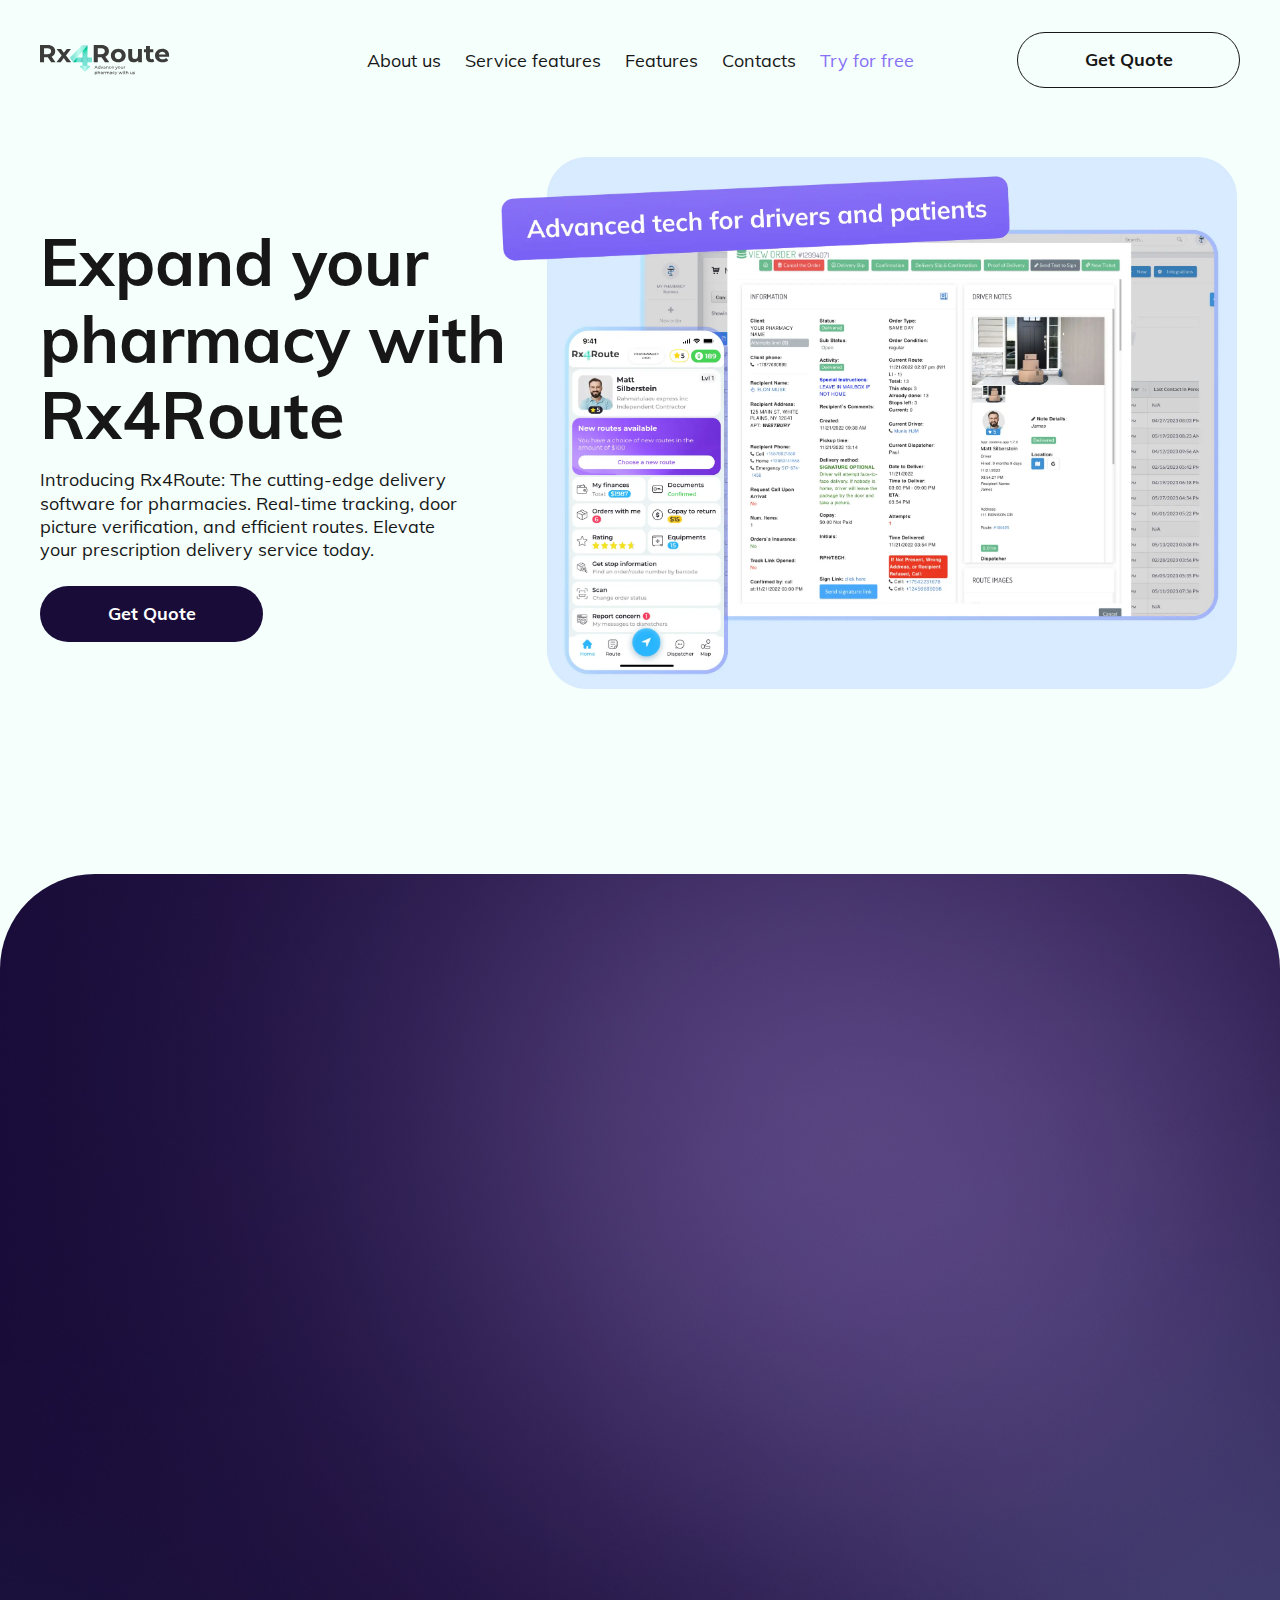
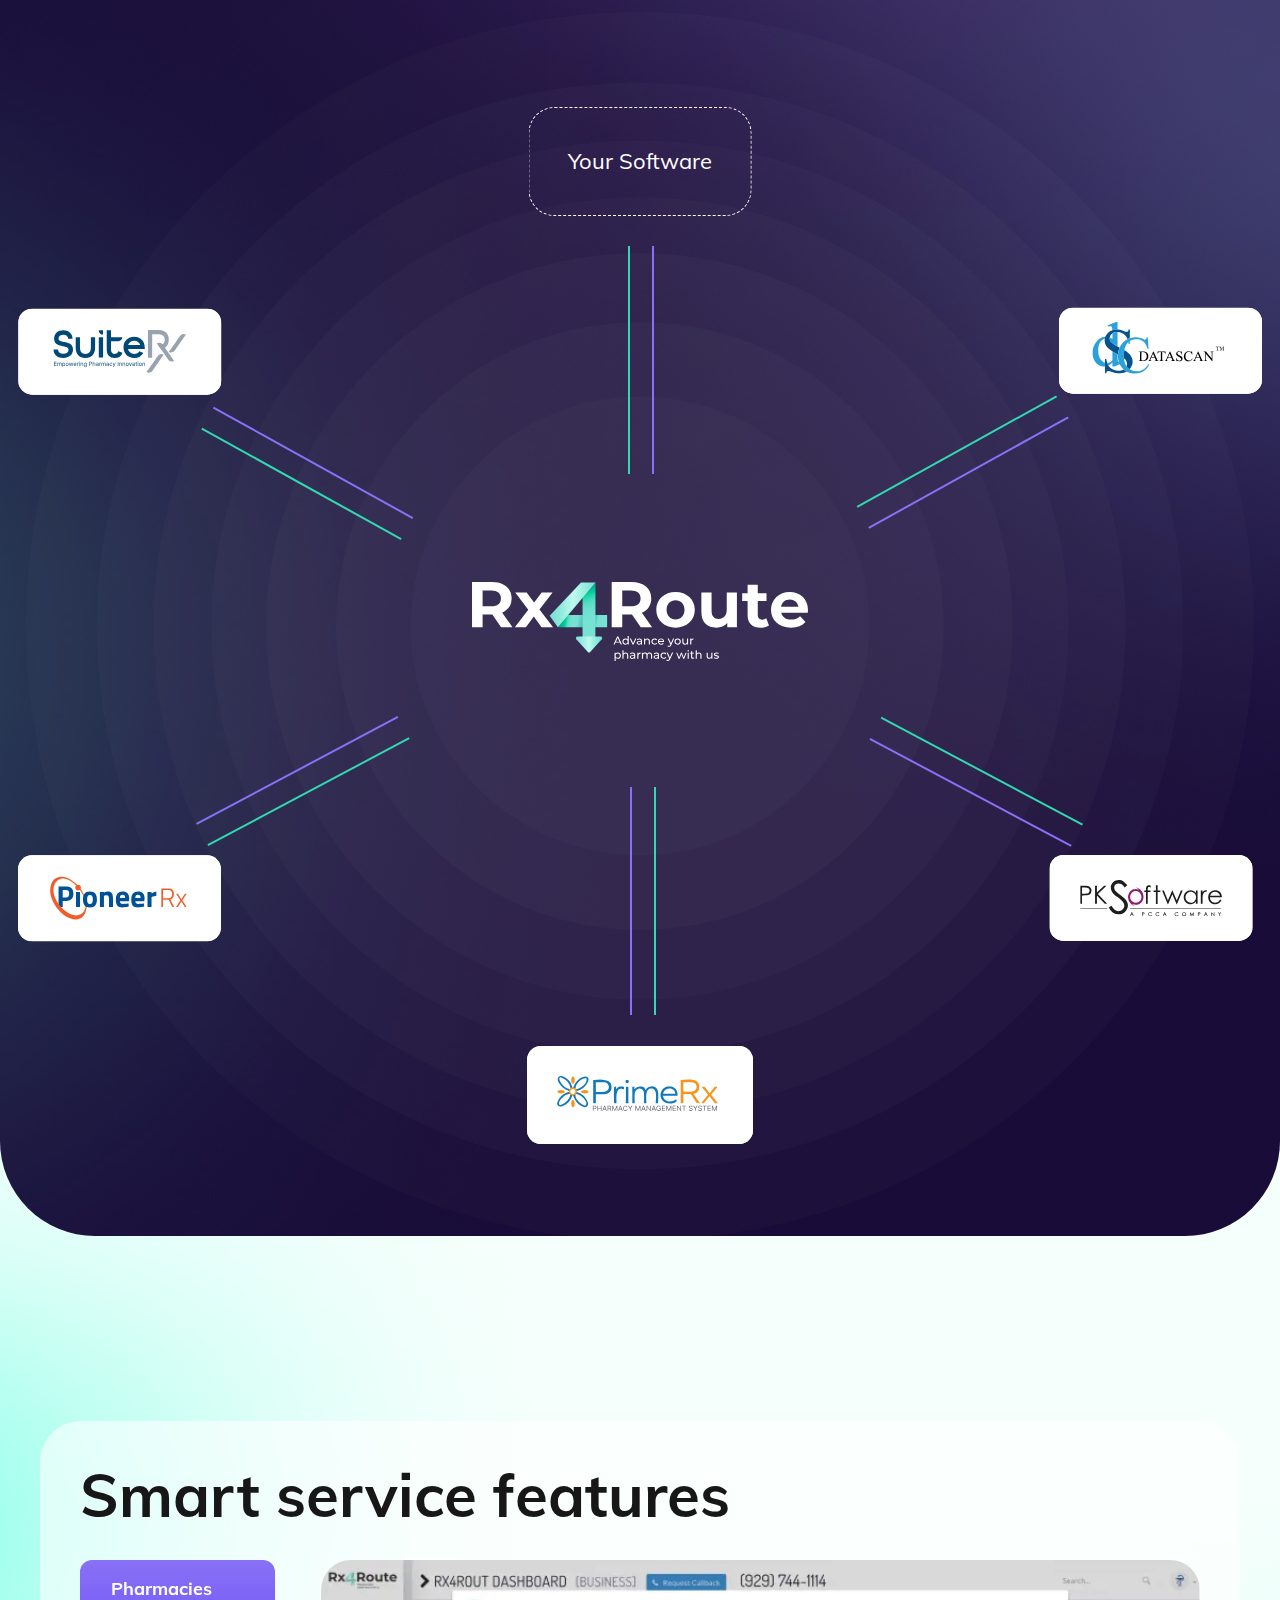
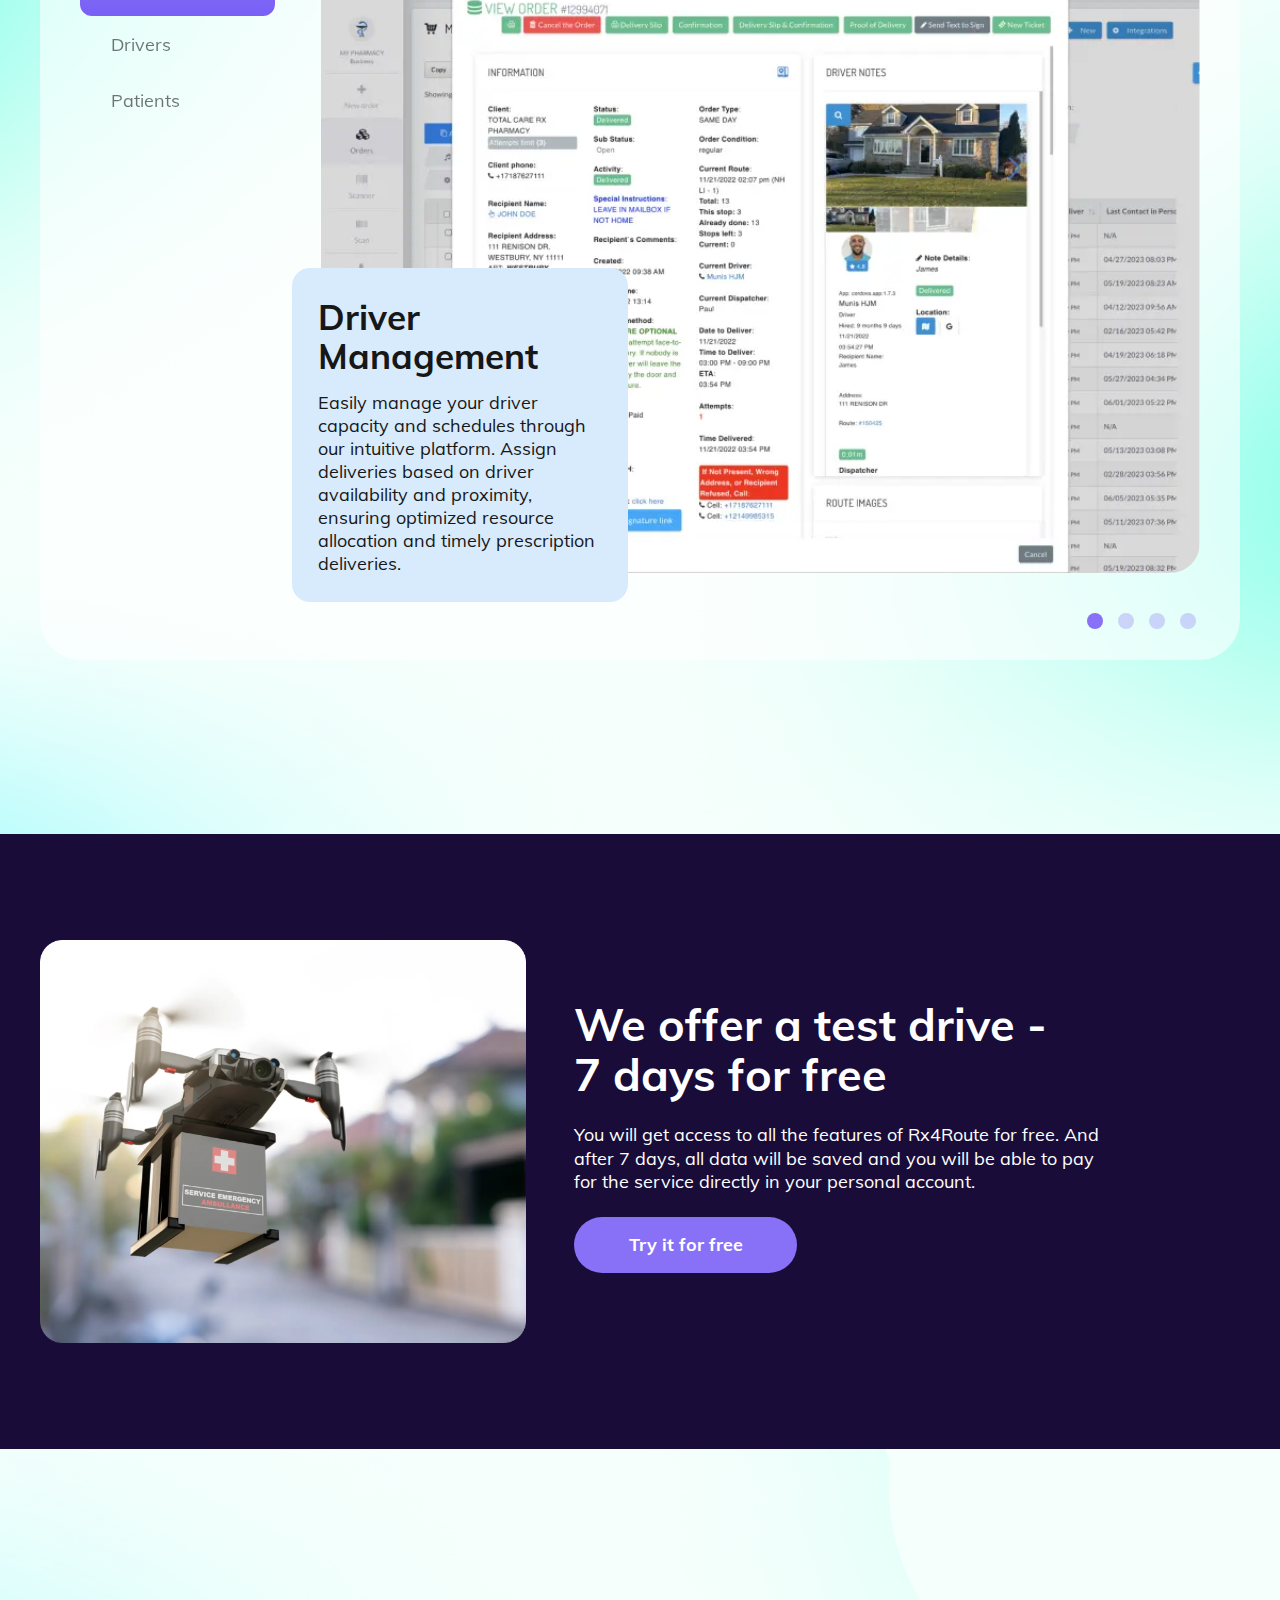
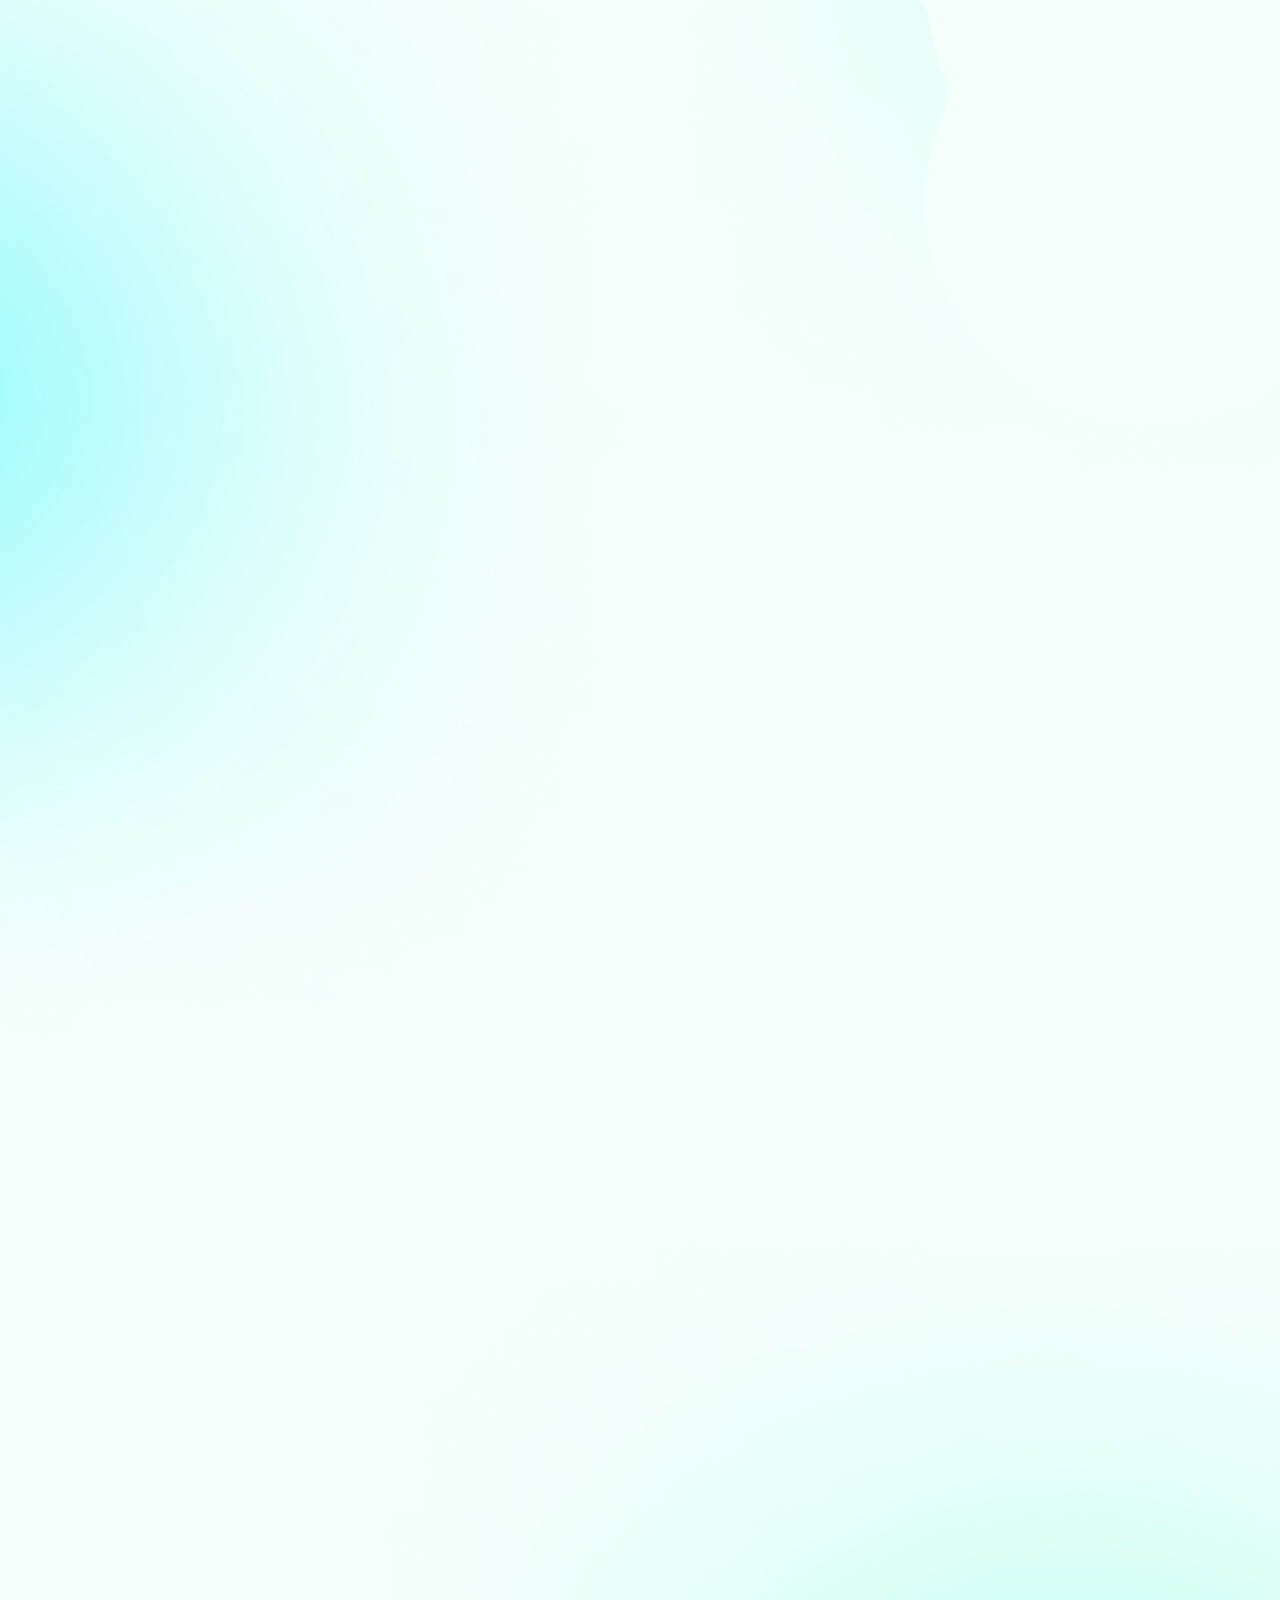
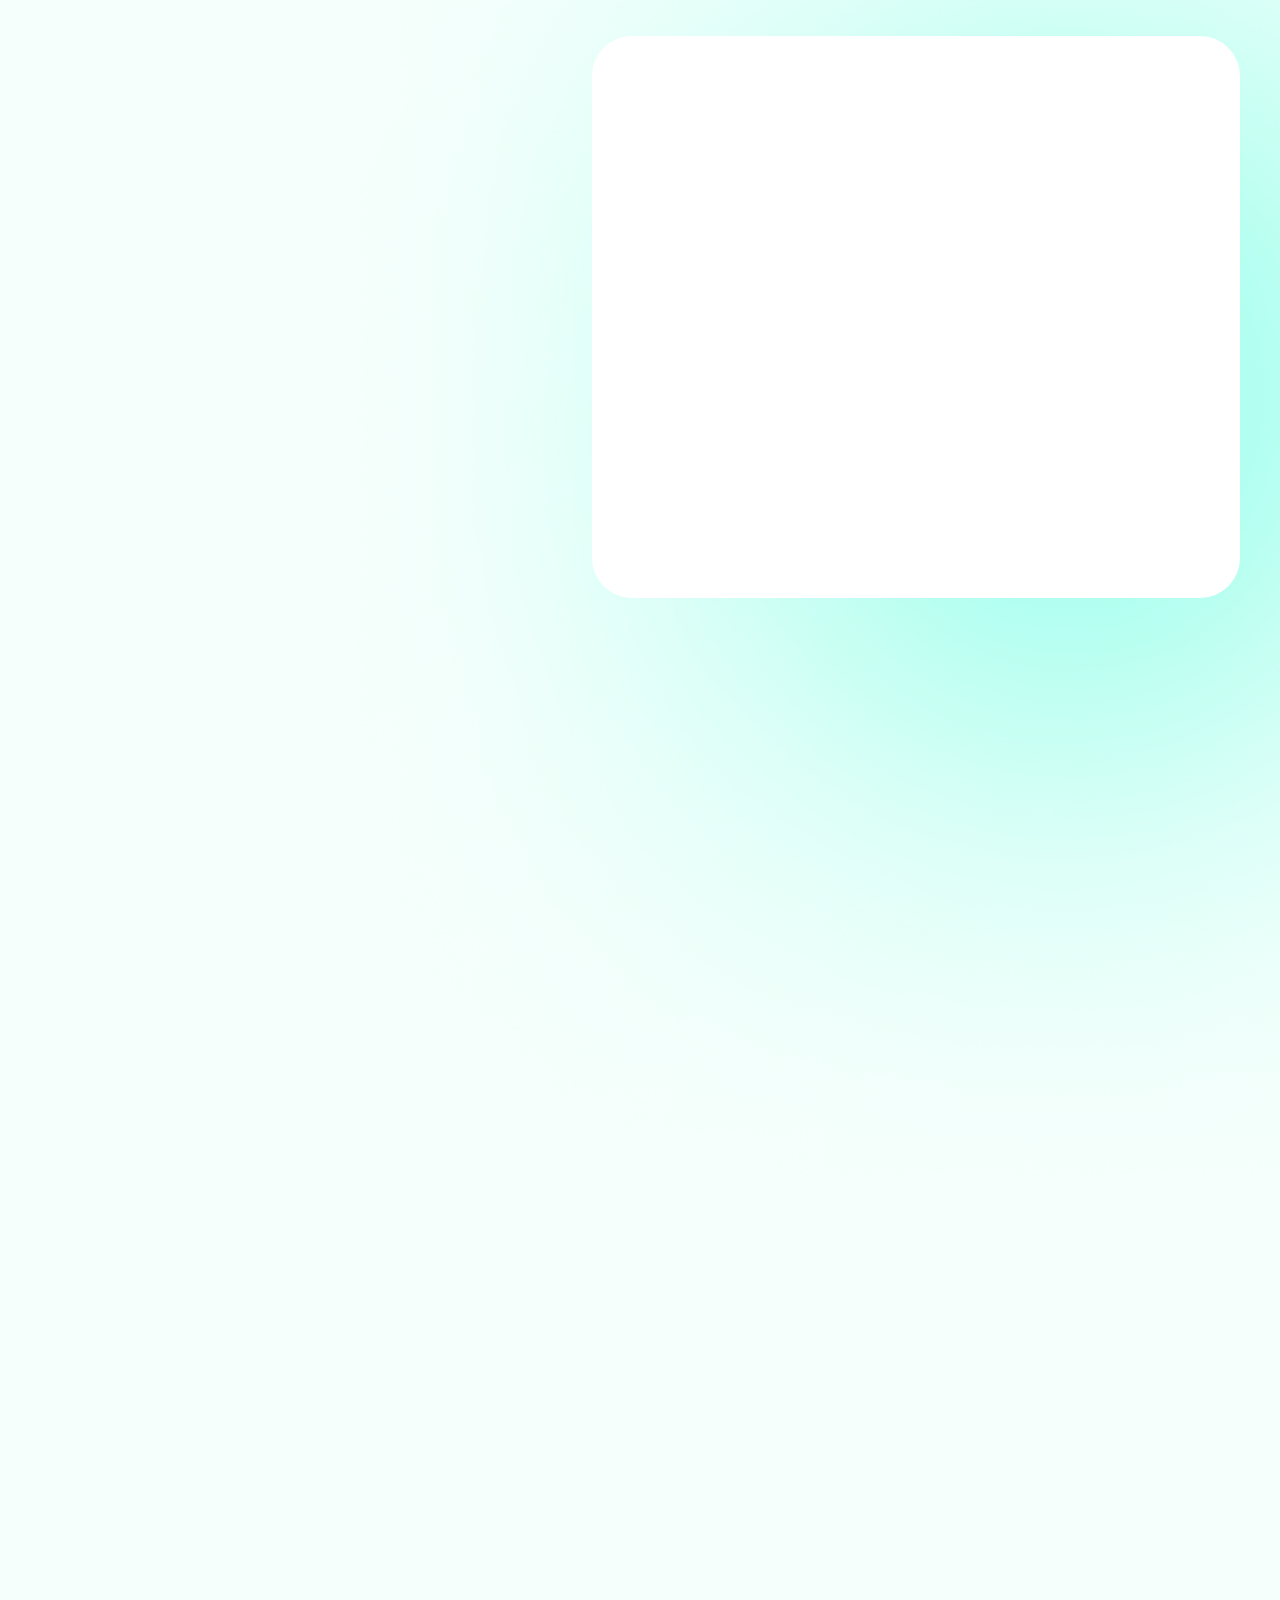
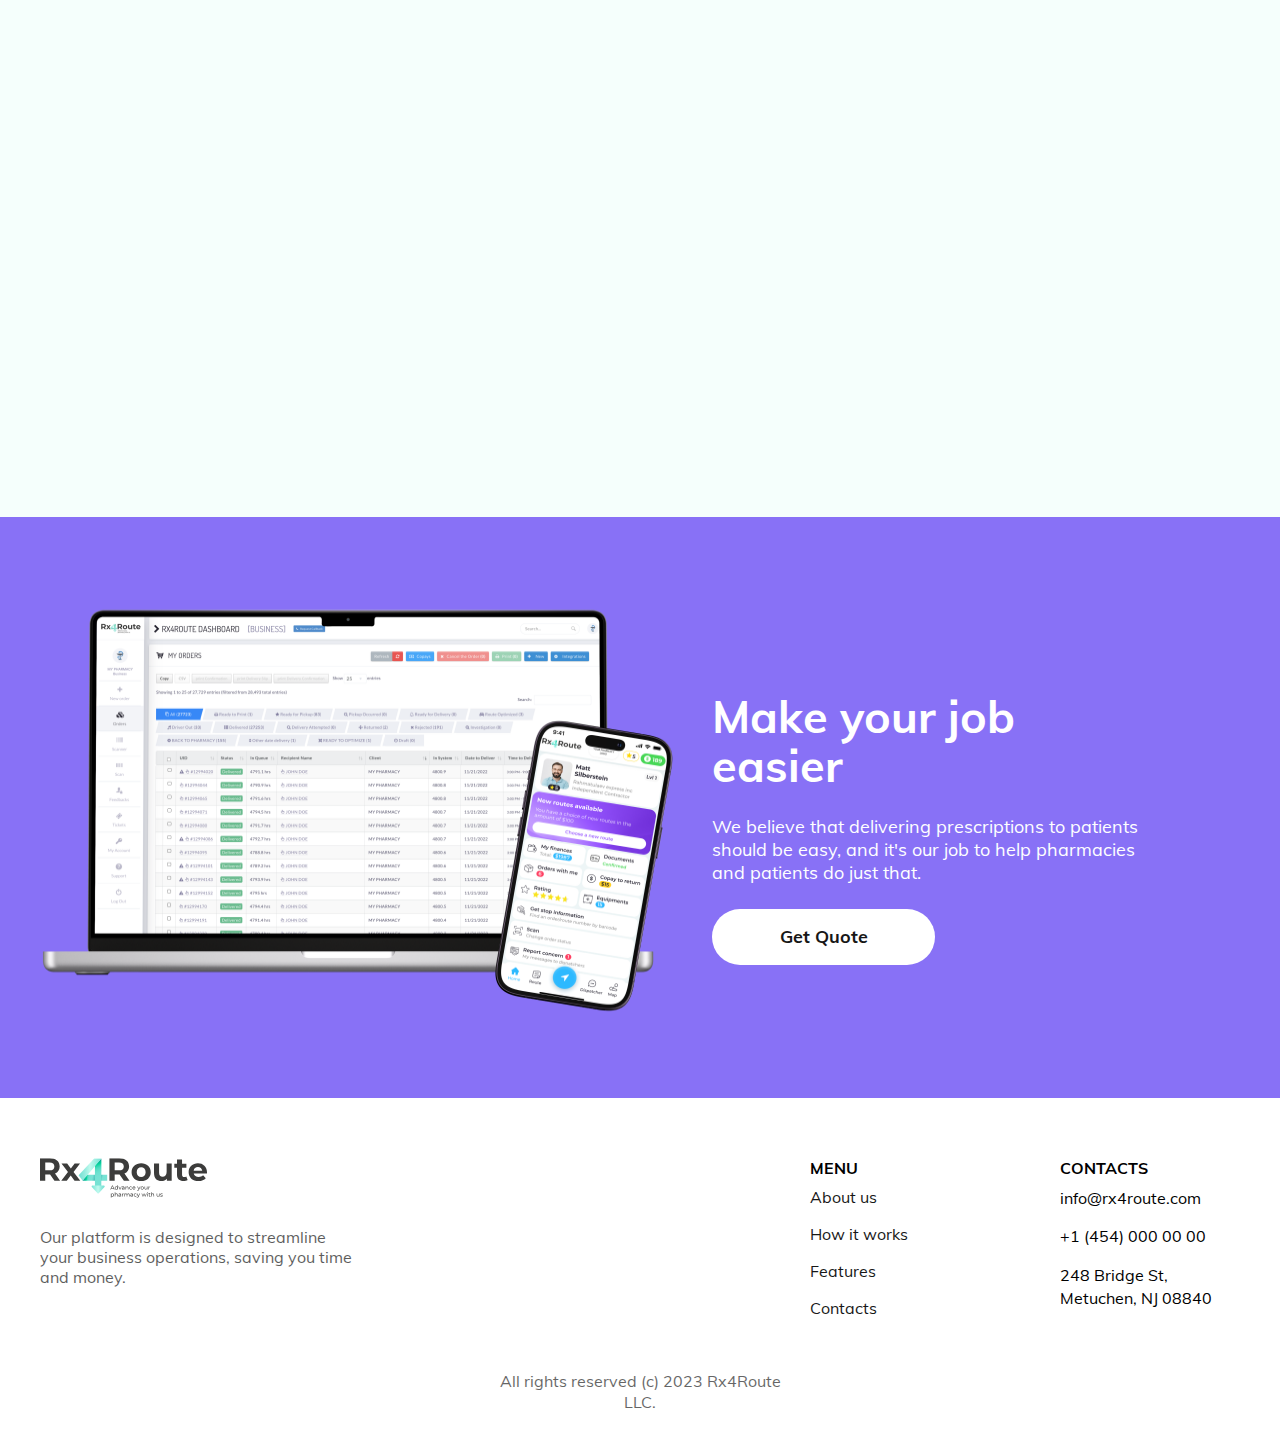
==== commit 340830d1: "Илья легенда" ====
--- a/rx/index.html
+++ b/rx/index.html
@@ -6,6 +6,7 @@
     <meta name="viewport" content="width=device-width, initial-scale=1.0, maximum-scale=1.0, user-scalable=no">
     <link rel="stylesheet" href="./css/normalize.min.css">
     <link rel="stylesheet" href="./vendor/swiper.css">
+    <!-- <link rel="stylesheet" href="https://cdn.jsdelivr.net/npm/swiper@10/swiper-bundle.min.css" /> -->
     <link rel="stylesheet" href="./css/style.min.css">
     <link rel="preload" as="image" href="./img/background.webp">
     <link rel="preload" as="image" href="./img/background-desk.webp">
@@ -42,17 +43,17 @@
             <a href="#contacts" class="menu__link">Contacts</a>
           </li>
           <li class="menu__item">
-            <a href="#" class="menu__link menu__link--desk">Try for free</a>
+            <a href="#try" class="menu__link menu__link--desk">Try for free</a>
           </li>
         </ul>
-        <button class="page-header__button button button--bordered" type="button">Get Quote</button>
+        <button class="page-header__button button button--bordered booking-button" type="button">Get Quote</button>
       </nav>
     </header>
     <main class="page-main">
         <section class="promo container">
           <h1 class="promo__title hoisting-text--start hoisting-text">Expand your pharmacy with Rx4Route</h1>
           <p class="promo__text hoisting-text--start hoisting-text">Introducing Rx4Route: The cutting-edge delivery software for pharmacies. Real-time tracking, door picture verification, and efficient routes. Elevate your prescription delivery service today.</p>
-          <button class="promo__button button button--dark hoisting-text--start hoisting-text" type="button">Get Quote</button>
+          <button class="promo__button button button--dark hoisting-text--start hoisting-text booking-button" type="button">Get Quote</button>
           <picture>
             <source type="image/webp" srcset="./img/promo-desktop@3x.webp">
             <img class="promo__img" src="./img/promo-desktop@3x.png" alt="">
@@ -63,11 +64,11 @@
         </section>
         <div class="subpromo-wrapper">
           <section class="subpromo container" id="features">
-            <h2 class="subpromo__title title-2">Our technology is reliable, fast, and easy to use</h2>
-            <p class="subpromo__text">
+            <h2 class="subpromo__title title-2 hoisting-text hoisting-text--start">Our technology is reliable, fast, and easy to use</h2>
+            <p class="subpromo__text hoisting-text hoisting-text--start">
               We collaborate with PrimeRx, PioneerRx, SuiteRx, DataScan, PkSoftware and LifeFile or Rx4Route can integrate with any other software you use.
             </p>
-            <p class="subpromo__text subpromo__text--second">
+            <p class="subpromo__text subpromo__text--second hoisting-text hoisting-text--start">
               Our API receives and sends data from your software, which you can customize. For example, you can update your pharmacy software with a delivery ETA, status, signature, and a photo of a patient's door.
             </p>
             <div class="subpromo__card-container hoist">
@@ -88,7 +89,7 @@
             </div>
           </section>
           <section class="subpromo-slider">
-            <h2 class="subpromo-slider__title title-2">
+            <h2 class="subpromo-slider__title title-2 hoisting-text hoisting-text--start">
               We have made the delivery and patient interaction process fast, seamless, and reliable
             </h2>
             <div class="subpromo-slider__block">
@@ -164,13 +165,13 @@
                 <div class="service-features__buttons-wrapper">
                   <div class="service-features__buttons">
                     <button class="service-features__button button button--squared active" type="button" data-type="simple" data-title="pharmacies">
-                      <span class="only only--tablet">For </span> Pharmacies
+                      Pharmacies
                     </button>
                     <button class="service-features__button button button--squared" type="button" data-type="smart" data-title="drivers">
-                      <span class="only only--tablet">For </span> Drivers
+                      Drivers
                     </button>
                     <button class="service-features__button button button--squared" type="button" data-type="smart" data-title="patients">
-                      <span class="only only--tablet">For </span> Patients
+                      Patients
                     </button>
                   </div>
                 </div>
@@ -321,13 +322,13 @@
             </div>
           </div>
         </section>
-        <section class="test-drive">
+        <section class="test-drive" id="try">
           <div class="container test-drive__flex-container">
             <div class="test-drive__block-1">
               <h3 class="test-drive__title title-3 title-3--white">We offer a test drive - 7 days for free</h3>
               <p class="test-drive__subtitle">You will get access to all the features of Rx4Route for free. And after 7 days, all
                 data will be saved and you will be able to pay for the service directly in your personal account.</p>
-              <button class="test-drive__button button button--purple">Try it for free</button>
+              <button class="test-drive__button button button--purple booking-button">Try it for free</button>
             </div>
             <picture>
               <source type="image/webp" srcset="img/quadro.webp">
@@ -337,7 +338,7 @@
         </section>
         <section class="why" id="about">
           <div class="container">
-            <h2 class="why__title title-2">Why Rx4Route?</h2>
+            <h2 class="why__title title-2 hoisting-text hoisting-text--start">Why Rx4Route?</h2>
             <p class="why__subtitle hoisting-text hoisting-text--start">Our tools streamline front-end and behind-the-counter pharmacy operations and identify
               cost-saving opportunities for patients so pharmacists can focus on what matters most – their patients’ health.</p>
             <ul class="why__list">
@@ -414,11 +415,17 @@
               <h3 class="slogan__title title-3 title-3--big">Make your job easier</h3>
               <p class="slogan__subtitle">We believe that delivering prescriptions to patients should be easy, and it's our job to
                 help pharmacies and patients do just that.</p>
-              <button class="slogan__button button button--white">Get Quote</button>
+              <button class="slogan__button button button--white booking-button">Get Quote</button>
             </div>
             <img src="./img/lap.png" alt="">
           </div>
         </section>
+        <!-- Calendly badge widget begin -->
+        <link href="https://assets.calendly.com/assets/external/widget.css" rel="stylesheet">
+        <script src="https://assets.calendly.com/assets/external/widget.js" type="text/javascript" async></script>
+        <script type="text/javascript">window.onload = function() { Calendly.initBadgeWidget({ url: 'https://calendly.com/gruzdevilyaa', text: 'Schedule time with me', color: '#0069ff', textColor: '#ffffff', branding: true }); }</script>
+        <!-- Calendly badge widget end -->
+        
     </main>
     <footer class="page-footer" id="contacts">
       <div class="container">
@@ -463,6 +470,7 @@
       </div>
     </footer>
     <script src="./vendor/swiper-bundle.min.js"></script>
+    <!-- <script src="https://cdn.jsdelivr.net/npm/swiper@10/swiper-bundle.min.js"></script> -->
     <script src="./js/script.js"></script>
   </body>
 </html>
--- a/rx/css/style.min.css
+++ b/rx/css/style.min.css
@@ -1,2 +1,2 @@
-@keyframes push{0%,25%,to{translate:0 0}75%{translate:60px 0}}@keyframes activating{0%{opacity:0}25%{opacity:0;transform:translateY(-5px)}to{opacity:1;transform:translateY(0)}}@keyframes in{0%{top:0;opacity:0}25%{top:0;opacity:1}75%{top:100%;opacity:1}to{opacity:0;top:100%}}@keyframes out{0%{top:100%;opacity:0}25%{top:100%;opacity:1}75%{top:0;opacity:1}to{opacity:0;top:0}}@font-face{font-family:"Mulish";font-style:normal;font-weight:300;font-display:swap;src:local(""),url(../fonts/Mulish-Light.woff2)format("woff2"),url(../fonts/Mulish-Light.woff)format("woff")}@font-face{font-family:"Mulish";font-style:normal;font-weight:400;font-display:swap;src:local(""),url(../fonts/Mulish-Regular.woff2)format("woff2"),url(../fonts/Mulish-Regular.woff)format("woff")}@font-face{font-family:"Mulish";font-style:normal;font-weight:700;font-display:swap;src:local(""),url(../fonts/Mulish-Bold.woff2)format("woff2"),url(../fonts/Mulish-Bold.woff)format("woff")}@font-face{font-family:"Mulish";font-style:normal;font-weight:600;font-display:swap;src:local(""),url(../fonts/Mulish-SemiBold.woff2)format("woff2"),url(../fonts/Mulish-SemiBold.woff)format("woff")}img{max-width:100%;height:auto}a{text-decoration:none}ul{margin:0;list-style:none}h1,h2,h3,h4,h5,h6,p{padding:0;margin:0}.swiper{width:600px;height:300px}.container,ul{padding:0}@media (min-width:768px){.container{padding:0}}@media (min-width:1280px){.container{width:1200px;margin:0 auto;padding:0}}.visually-hidden{position:absolute;width:1px;height:1px;margin:-1px;border:0;padding:0;white-space:nowrap;-webkit-clip-path:inset(100%);clip-path:inset(100%);clip:rect(0 0 0 0);overflow:hidden}.only--mobile{display:inline-block}@media (min-width:768px){.only--mobile{display:none}}.only--tablet{display:none}@media (min-width:768px){.only--tablet{display:inline-block}}@media (min-width:1280px){.only--tablet{display:none}}.only--desktop{display:none}@media (min-width:1280px){.only--desktop{display:inline-block}}.button{background:0 0;border:0;display:block;font-size:18px;font-style:normal;font-weight:700;line-height:20px;padding:18px 15px;min-width:87px;border-radius:54px;font-family:"Mulish","Arial",sans-serif}.button--bordered{border:1px solid #171717;color:#171717}.button--bordered:hover,.button--dark{background-color:#190c39;color:#fff}.button--dark:hover,.button--purple{background-color:#8871f6;color:#fff}.button--purple:hover,.button--white{background-color:#fff;color:#8871f6}.button--white{color:#171717}.button--white:hover{background-color:#171717;color:#fff}.button--squared{font-size:18px;line-height:21px;color:rgba(23,23,23,.6);border-radius:12px;background-color:transparent;transition:background-color 1s;font-weight:400;cursor:pointer}.button--squared.active,.button--squared:hover{color:#171717;border-color:transparent}.button--squared.active{background-image:linear-gradient(180deg,#8871f6 0,#7960f6 100%);color:#fff;font-weight:700}.hoist{z-index:10}.hoisting__element{transition:all 2.5s ease-out;z-index:10;opacity:1;translate:0 0}.hoisting__element--main-pic{transition:all 1.5s ease-out}.hoisting__element--pionerrx{transition:all 3s ease-out}.hoisting__element--datascan{transition:all 3.5s ease-out}.hoisting__element--suitrx{transition:all 4s ease-out}.hoisting__element--pksoftware{transition:all 4.5s ease-out}.hoisting__element--not-visible-widgets{translate:0 800px;opacity:0}.hoisting__element--not-visible{translate:0 200px;opacity:0}.hoisting-text{transition:all 1.5s;transform:translateY(0);opacity:1}.hoisting-text--start{opacity:0;transform:translateY(100%)}.push-right--animation{animation:push .8s ease-in}@media (min-width:1280px){.push-right--animation{animation:none}}.page{height:100%;scroll-behavior:smooth}.page-body{margin:0;padding:0;font-family:"Mulish","Arial",sans-serif;font-weight:400;font-style:normal;font-size:16px;line-height:21px;background-color:#f5fffc;background-image:url(../img/background-414.png);background-position:0 0;background-size:cover;color:#171717;overflow-x:hidden;min-height:100%;display:flex;flex-direction:column}@media (min-width:768px){.page-body{background:#f5fffc url(../img/background-768.png)no-repeat 0 0;background-size:cover}}@media (min-width:1280px){.page-body{background:#f5fffc url(../img/background-1280.png)no-repeat 0 0;background-size:cover}}.page-body--hidden,.page-header{overflow:hidden}.page-header{padding:32px 16px 24px;position:relative}.page-header--white{background-color:#fff;overflow:visible}.page-header--menu-oppened{height:100vh}.page-header__container{display:flex;justify-content:space-between;align-items:center}.page-header__toggle-container{width:27px;height:19px}.page-header__toggle{display:block;position:relative;width:100%;height:100%;background:0 0;padding:0;margin:0;border:0;cursor:pointer}.page-header__toggle::before{content:"";position:absolute;top:50%;left:50%;transform:translate(-50%,-50%) rotate(45deg);transition:.5s}.page-header__toggle span,.page-header__toggle::after,.page-header__toggle::before{width:100%;height:3px;background-color:#171717;border-radius:10px}.page-header__toggle::after{content:"";position:absolute;bottom:50%;left:50%;transform:translate(-50%,50%) rotate(-45deg);transition:.5s}.page-header__toggle span{display:none}.page-header__button{width:223px;padding:17px 32px}.page-header__button,.page-header__button--oppened{position:absolute;bottom:24px}.page-header__toggle--closed{height:19px}.page-header__toggle--closed::after,.page-header__toggle--closed::before{transform:none}.page-header__toggle--closed::before{top:0;left:0}.page-header__toggle--closed::after{bottom:0;left:0}.page-header__toggle--closed span{display:block}@media (min-width:768px){.page-header{padding-left:60px;padding-right:60px;background-color:transparent}.page-header--white{background-color:#fff}}@media (min-width:1280px){.page-header{padding:32px 0;margin-bottom:32px;display:flex;align-items:center;min-width:56px}.page-header__container{margin-right:197px}.page-header__toggle-container{display:none}.page-header__button{margin-left:auto;position:initial}.page-header__logo-link{width:130px;height:31px}}.page-main{flex-grow:1}.page-footer{background:#fff;padding:48px 16px 32px}.page-footer__text{width:285px;opacity:.7;font-size:16px;line-height:125%;margin-bottom:32px;margin-top:16px}.page-footer__menu{display:flex;justify-content:space-between;margin:0 0 56px}.page-footer__menu-title{color:#000;text-transform:uppercase;font-weight:700;margin-bottom:8px}.page-footer__item{margin-bottom:16px}.page-footer__item:last-child{margin:0}.page-footer__link{color:#171717;display:block;width:100%}.page-footer__link:hover{opacity:.5}.page-footer__address,.page-footer__address-link{color:#000;font-size:16px;font-style:normal;line-height:143%}.page-footer__address-link{font-weight:400;margin-bottom:16px}.page-footer address{display:flex;flex-direction:column}.page-footer__address{width:180px}.page-footer__copyright{color:#000;font-size:14px;font-weight:400;opacity:.6;width:275px;margin:0 auto;text-align:center}@media (min-width:768px){.page-footer{padding:40px 60px 24px}.page-footer__logo-link{display:inline-block;cursor:pointer}.page-footer__logo{display:block;width:130px;height:31px}.page-footer__menu{justify-content:flex-start;margin-bottom:52px}.page-footer__text{font-size:16px;width:316px}.page-footer__menu-container:first-child{margin-right:152px}}@media (min-width:1280px){.page-footer{padding:60px 0 32px}.page-footer__logo{width:168px;height:40px}.page-footer__text{margin-bottom:0;margin-top:24px}.page-footer__flex-container{display:flex}.page-footer__menu{margin-left:auto}.page-footer__copyright{font-size:16px;width:312px}}.menu,.menu--oppened{height:calc(100vh - 97px)}.menu{margin:24px 0 0;transform:translateX(100vw);transition:1s;position:absolute;background:#fff;z-index:100;width:100%;padding-top:8px;left:0;padding-left:16px;box-sizing:border-box}.menu--oppened{transform:translateX(0)}.menu__item,.menu__list{margin:0 0 32px}.menu__link{display:block;width:100%;font-size:18px;color:#171717}.menu__link:hover{opacity:.5}.menu__link--desk{display:none}@media (min-width:768px){.menu__link--desk{display:block}}@media (min-width:1280px){.menu,.menu__list{display:flex;margin:0}.menu{transform:none;height:auto;width:100%;position:initial;padding:0;background:0 0}.menu__list{align-items:center}.menu__item{margin:0 24px 0 0}.menu__item:last-child{margin:0}.menu__link--desk{color:#8871f6}}.promo{padding:32px 16px 0;margin-bottom:80px}.promo__text,.promo__title{margin:0 auto 24px;text-align:center}.promo__title{font-weight:700;font-size:42px;line-height:110%;max-width:382px}.promo__text{max-width:340px;font-size:16px;line-height:130%}.promo__brake{display:none}.promo__button{width:100%;margin-bottom:40px}.promo__img{display:block;margin:0 auto}@media (min-width:768px){.promo{margin-bottom:136px;padding-left:60px;padding-right:60px}.promo__title{font-size:50px;line-height:118%;width:565px;max-width:565px}.promo__text{max-width:552px;font-size:18px}.promo__button{width:223px;margin:0 auto 48px}.promo__brake{display:block}}@media (min-width:1280px){.promo{padding:0;margin-bottom:232px;position:relative}.promo__title{font-size:65px;width:491px;text-align:left;margin:0 0 14px;padding-top:72px}.promo__text{width:431px;text-align:left;margin:0 0 24px;font-family:Mulish;font-size:18px;line-height:130%}.promo__button{margin:0}.promo__img{position:absolute;top:5px;right:3px;width:736px;height:532px}}.subpromo{color:#fff;padding:24px 16px 83px;width:100%;box-sizing:border-box;overflow:hidden;z-index:10;position:relative}.subpromo__title{width:371px;text-align:left;margin-bottom:24px}.subpromo__text{line-height:130%;margin-bottom:16px;width:369px}.subpromo__text--second{margin-bottom:40px}.subpromo__card-container{position:relative;width:100%;height:235px;margin:0 auto 72px}.subpromo__card,.why__widget-first-block span{display:flex;align-items:center;position:absolute}.subpromo__card{box-sizing:border-box;padding-top:32px;padding-left:8px;padding-right:8px;border-radius:24px;flex-direction:column}.subpromo__card--first{top:81px;right:calc(50% + 20px);width:171px;height:194px;background:#76e3d4;transform:rotate(-5deg);z-index:100}.subpromo__card--second{top:5px;left:calc(50% - 14px);width:226px;min-height:299px;transform:rotate(11deg);background:#cbd2f9;padding-top:15px}.subpromo__icon{margin-bottom:14px}.subpromo__icon--world{margin-right:17px;transform:rotate(-12deg)}.subpromo__card-text{color:#3c3c3b;text-align:center;font-size:16px}.subpromo__card-text--first{width:124px}.subpromo__card-text--second{width:197px}@media (min-width:768px){.subpromo{padding:48px 60px 64px}.subpromo__text,.subpromo__title{width:481px;margin:0 auto 24px;text-align:center}.subpromo__text{width:482px}.subpromo__text--second{margin-bottom:48px}}@media (min-width:1280px){.subpromo{padding:80px 0 100px;width:1200px}.subpromo__title{width:763px;text-align:left;margin:0 0 32px}.subpromo__text{font-family:Mulish;font-size:18px;line-height:130%;width:531px;text-align:left;margin:0 0 14px}.subpromo__card-container{position:absolute;width:470px;top:131px;right:65px;height:355px}.subpromo__card--first{width:174px;height:193px;box-sizing:border-box;z-index:1000;top:69px;right:calc(50% + 17px)}.subpromo__card--second{width:253px;min-height:206px;padding:0 0 23px;top:30px;transform:rotate(8deg)}.subpromo__card-text{font-family:Mulish;font-size:18px;font-style:normal;font-weight:400;line-height:130%}.subpromo__card-text--second{width:195px}.subpromo__icon--fan{margin-bottom:15px;margin-top:0}.subpromo__icon--world{margin-top:14px}}.title-2{font-size:30px;font-style:normal;font-weight:700;line-height:120%}@media (min-width:768px){.title-2{font-size:35px;line-height:110%}}@media (min-width:1280px){.title-2{font-size:60px}}.title-3{font-size:28px;font-weight:700;line-height:110%}.title-3--white{color:#fff}@media (min-width:768px){.title-3{font-size:30px}.title-3--big{font-size:45px}}@media (min-width:1280px){.title-3{font-size:45px}}.title-4{font-size:26px;font-weight:700;line-height:110%}@media (min-width:768px){.title-4{font-size:28px}}@media (min-width:1280px){.title-4{font-size:35px}}.test-drive{background:#190c39;padding:56px 16px 48px;color:#fff}.test-drive__title{width:305px;text-align:center;margin:0 auto 16px}.test-drive__subtitle{max-width:330px;text-align:center;margin:0 auto 32px;font-size:16px;line-height:130%;font-weight:400}.test-drive__button{width:100%;margin-bottom:32px}.test-drive__img{display:block;margin:0 auto}@media (min-width:768px){.test-drive{padding:56px 60px}.test-drive__title{margin:0 auto 24px;width:445px}.test-drive__subtitle{max-width:482px;margin-bottom:24px}.test-drive__button{width:334px;margin:0 auto 48px}}@media (min-width:1280px){.test-drive{padding:106px 0}.test-drive__title{width:480px;margin:0 0 24px;text-align:left}.test-drive__subtitle{font-family:Mulish;font-size:18px;line-height:130%;text-align:left;margin:0 0 24px;max-width:537px}.test-drive__button{width:223px;margin:0}.test-drive__block-1{margin-left:48px;padding-top:60px}.test-drive__flex-container{display:flex;flex-direction:row-reverse;justify-content:flex-end}.test-drive__img{display:block;width:486px;height:403px;margin-right:auto}}.why{padding:64px 16px 0;width:100%;box-sizing:border-box;overflow:hidden;position:relative;z-index:10}.why__title{width:260px;margin:0 auto 16px}.why__subtitle{max-width:365px;margin:0 auto 32px;text-align:center}.why__item-title{width:310px;margin:0 0 16px}.why__item-title--privacy{display:none}.why__description{max-width:400px;margin:0 0 24px}.why__description--timely{max-width:340px}.why__map{position:relative;margin:0 auto 90px;max-width:382px;width:100%;box-sizing:border-box}.why__map--bg{border-radius:40px;background:#fff;padding:73px 30px 73px 26px;margin-bottom:64px;min-height:385px}.why__pic-main{max-width:382px}.why__pic-driver,.why__pic-time{display:inline-block;position:absolute}.why__pic-driver{width:214px;height:125px;top:13px;right:-39px}.why__pic-time{left:-17px;bottom:-53px;width:141px;height:157px}.why__pic-widgets{width:260px;height:194px;position:absolute;bottom:-41px;right:-25px}.why__svg-container{position:absolute;width:140px;height:79px;border-radius:22px;box-shadow:0 27px 45px 0 rgba(0,0,0,.1)}.why__svg-container--primerx{top:20px;left:90px}.why__svg-container--datascan{top:91px;left:12px;z-index:1}.why__svg-container--pioneerrx{top:56px;right:3px}.why__svg-container--suitrx{bottom:75px;right:3px}.why__svg-container--pksoftware{bottom:25px;right:110px}.why__map-svg{width:140px;height:79px}.slogan img,.why__pic{display:block;margin:0 auto}.why__widget-time{width:140px;padding:10px 20px;box-shadow:0 27px 45px 0 rgba(0,0,0,.2);box-sizing:border-box;background:#fff;border-radius:10px;transform:rotate(8deg);position:absolute;left:0;bottom:-50px}.why__widget-text,.why__widget-title{font-family:"Montserrat";color:#24222f}.why__widget-title{font-weight:500;font-size:10px;opacity:.4}.why__widget-text{font-weight:600;font-size:12px}.why__widget-text--white{color:#fff}.why__widget-text--bg{display:inline-block;background-color:#171717;border-radius:12px;color:#f1f1f1;padding:1px 7px}.why__widget-name{position:absolute;top:20px;right:-20px;padding:7px 10px;border-radius:20px;background:#fff;display:grid;grid-template-columns:auto auto;grid-template-rows:auto auto;gap:5px;font-family:"Monserrat";box-sizing:border-box;box-shadow:0 27px 45px 0 rgba(0,0,0,.2)}.why__widget-first-block{grid-column:1/2;grid-row:1/-1;position:relative;align-self:center}.why__widget-first-block span{justify-content:center;background:#171717;color:#fff;width:30px;height:18px;border-radius:9px;bottom:-7px;left:50%;transform:translateX(-50%)}.why__widget-second-block{background:#44d453;color:#fff;border-radius:15px;padding:1px 8px}.why__widget-second-block svg{margin-left:5px}.why__img-hipa{width:169px;height:128px;position:absolute;right:-10px;bottom:-15px}.why__img-dashboard{display:block}.why__bundl{display:flex;flex-direction:column;position:absolute;top:-50%;left:50%;width:140px;height:120px;padding:15px;background:#fff;border-radius:10px;box-shadow:0 15px 20px 0 rgba(0,0,0,.11);box-sizing:border-box;transform:rotate(9deg) translateX(-50%) translateY(50%)}.why__bundl svg{margin-bottom:5px}.why__bundl--tel{background-color:#b9f8ec;width:150px;top:185px;left:185px;transform:rotate(-10deg)}.why__bundl-text{font-size:12px;line-height:120%}.why__description--margin{margin-bottom:24px}.why__communication{display:block}.why__img-tel{position:absolute;bottom:-55px;right:20px}.why__widget-driver-out{width:214px;position:absolute;right:-28px;top:-11px}@media (min-width:768px){.why{padding:160px 60px}.why__title{width:275px;margin-bottom:24px}.why__title:nth-child(even){margin-left:auto}.why__subtitle{max-width:482px;margin-bottom:68px;line-height:130%}.why__description{width:399px;font-size:18px;line-height:130%}.why__description--even{margin-left:auto}.why__description--privacy{max-width:450px;width:477px}.why__map,.why__pic-main{max-width:648px}.why__pic-driver{width:362px;height:198px;top:29px;right:-103px}.why__pic-time{width:293px;height:336px;bottom:-136px;left:-52px}.why__pic-widgets{width:465px;height:367px;bottom:-95px;right:-74px}.why__item-title--even{margin-left:auto;width:399px}.why__item-title--privacy{display:block;width:451px}.why__svg-container{width:200px;height:112px}.why__svg-container--primerx{top:-11px;left:90px}.why__svg-container--datascan{top:80px;left:-50px}.why__svg-container--pioneerrx{top:106px;right:-50px}.why__svg-container--suitrx{bottom:75px;right:-55px}.why__svg-container--pksoftware{bottom:0;right:85px}.why__map-svg{width:200px;height:112px}.why__img-hipa{width:245px;height:195px}.why__widget-driver-out{width:325px;position:absolute;right:-74px;top:12px}}@media (min-width:1280px){.why{padding:180px 0 70px;background:url(../img/why-lights.png)no-repeat;background-size:100%auto}.why__title{width:475px}.why__subtitle{max-width:638px;font-family:Mulish;font-size:18px;margin-bottom:120px}.why__description{max-width:460px;width:431px;font-family:Mulish}.why__description--realtime{width:423px}.why__description--scale{width:431px}.why__description--privacy{width:452px}.why__description--timely{width:430px}.why__item{position:relative;margin-bottom:268px}.why__item--scale{margin-bottom:420px}.why__item-title{width:450px;padding-top:100px}.why__item-title--realtime{width:423px}.why__item-title--privacy{width:452px}.why__map--moderntech{position:absolute;top:3px;right:44px}.why__map--realtime{position:absolute;top:0;left:0}.why__map--scale{position:absolute;top:0;right:0}.why__map--privacy{position:absolute;top:0;left:0}.why__map--timely{position:absolute;top:0;right:52px}.why__pic-driver{top:-4px;right:-124px;width:271px;height:164px}.why__pic-time{bottom:-158px;left:-50px}.why__communication{border-radius:40px}}.slogan{background:#8871f6;color:#fff;padding:48px 16px 32px}.slogan__title{max-width:280px;margin:0 auto 16px;text-align:center}.slogan__subtitle{max-width:382px;margin:0 auto 32px;text-align:center}.slogan__button{width:100%;margin:0 0 56px}@media (min-width:768px){.slogan{padding:48px 60px 32px}.slogan__subtitle,.slogan__title{max-width:445px;margin-bottom:24px}.slogan__subtitle{font-size:18px;line-height:130%;max-width:435px}.slogan__button{width:223px;margin:0 auto 64px}}@media (min-width:1280px){.slogan{padding:72px 0}.slogan__block-1{margin-left:20px;padding-top:103px}.slogan__subtitle,.slogan__title{margin:0 0 24px;text-align:left}.slogan__subtitle{font-family:Mulish;font-size:18px;max-width:444px}.slogan__button{margin:0}.slogan img{width:652px;height:437px;margin:0}.slogan__flex-container{display:flex;flex-direction:row-reverse;justify-content:flex-end}}.subpromo-wrapper{border-radius:40px;overflow:hidden;background:#190c39 url(../img/background-spot-light-414.png)no-repeat 0 0;background-size:cover}@media (min-width:1280px){.subpromo-wrapper{background:#190c39 url(../img/subpromo-background-t.jpg)no-repeat 0 0;background-size:cover;border-radius:95px;position:relative;z-index:5}}.subpromo-slider{color:#fff;padding-bottom:50px}.subpromo-slider__block{height:335px;position:relative}.subpromo-slider__block::before{content:"";width:760px;height:760px;position:absolute;top:-58px;left:50%;transform:translateX(-50%);background:url(../img/circle-bg.png)no-repeat 0 0;background-size:cover}.subpromo-slider__title{width:382px;margin:0 auto 54px;text-align:center}.subpromo__logo-link{display:block;margin:0 auto;width:160px}@media (min-width:768px){.subpromo-slider{padding-bottom:0}.subpromo-slider__block{height:460px;padding-top:71px;box-sizing:border-box}.subpromo-slider__block::before{width:760px;height:760px;top:4px}.subpromo-slider__title{width:542px;margin:0 auto}.subpromo__logo-link{width:222px;height:53px}.subpromo__logo{width:100%}}@media (min-width:1280px){.subpromo-slider__block{height:1228px;position:relative;padding-top:117px}.subpromo-slider__block::before{width:1228px;height:1228px;top:4px}.subpromo-slider__title{width:950px}.subpromo__logo-link{position:absolute;left:50%;transform:translate(-50%,-50%);top:50%;z-index:5;width:336px;height:80px}}.service-features{width:100%;box-sizing:border-box;padding:32px 0 127px}@media (min-width:1280px){.service-features{background:url(../img/slide-features/bg/lights.png)no-repeat 0 0;background-size:100% 100%;margin-top:-106px;position:relative;z-index:1;padding-top:291px;padding-bottom:174px}.service-features--smart{background-image:url(../img/slide-features/bg/smart-light.png)}}.service-features__wrapper{border-radius:40px;overflow:hidden;padding-top:24px;padding-bottom:24px;width:100%}@media (min-width:1280px){.service-features__wrapper{margin:0 auto;max-width:1200px;padding:41px 40px 63px;background:rgba(255,255,255,.6);border-radius:41px;box-sizing:border-box}}.service-features__slider{position:relative;z-index:5;margin-top:-13px}@media (min-width:1280px){.service-features__slider{margin-top:0}.service-features__container{display:flex;justify-content:space-between}}.service-features__title{margin-bottom:23px;padding:0 35px;box-sizing:border-box}@media (min-width:1280px){.service-features__title{padding:0;margin:0 0 32px}}.service-features__buttons-container{position:relative;padding-right:32px;padding-left:32px}@media (min-width:1280px){.service-features__buttons-container{padding:0;margin:0}}.service-features__buttons-wrapper{width:100%;padding-bottom:23px;box-sizing:border-box;position:relative;overflow:auto}@media (min-width:1280px){.service-features__buttons-wrapper{width:240px;overflow:visible;z-index:20}}.service-features__buttons{display:inline-flex;white-space:nowrap;justify-content:space-between;width:100%}@media (min-width:768px){.service-features__buttons{justify-content:flex-start;width:auto}}@media (min-width:1280px){.service-features__buttons{display:block;justify-content:flex-start;width:auto}}.service-features__button{padding:14px 22px 13px;font-size:16px;display:block}@media (min-width:1280px){.service-features__button{font-size:18px;line-height:22px;padding:18px 31px 16px;width:195px;text-align:left}.service-features__slider{width:879px}}.service-slider__item{position:absolute;top:0;left:0;opacity:0;transition:opacity 1s;z-index:0}.service-slider__item--active{opacity:1;position:relative;z-index:5}.slider{width:100%;height:auto}@media (min-width:1280px){.slider{overflow:hidden}}.slider__container{margin-bottom:24px}.slider-item{padding:0;box-sizing:border-box;position:relative}@media (min-width:1280px){.slider-item{padding:0}}.slider-item__description{padding:26px 26px 37px;border-radius:18px;margin-bottom:9px;background:#b9f8ec}@media (min-width:1280px){.slider-item__description{position:absolute;right:12px;bottom:50px;width:336px}}.slider-item__description--sky{background-color:#d8ebfd}.slider-item__description--pistachios{background-color:#b9f8ec}.slider-item__description--violet{background-color:#e8d5fc}.slider-item__title{margin-bottom:16px}@media (min-width:1280px){.slider-item__picture{border-radius:30px;overflow:hidden}}.slider-item__pic{width:100%;display:block}.phone-slider{margin:0 32px;overflow:hidden}@media (min-width:1280px){.phone-slider{overflow:visible;position:relative;border-radius:30px;background:rgba(185,248,236,.3)}.phone-slider--violet{background-color:rgba(232,213,252,.3)}.phone-slider--pistachios{background-color:rgba(185,248,236,.3)}.phone-slider--sky{background-color:rgba(216,235,253,.3)}}.phone-slider__text-block{margin:0 0 9px}.phone-slider__pagination{position:absolute;bottom:-22px!important;right:0}.simple-slider{margin:0 32px;overflow:hidden}@media (min-width:1280px){.simple-slider{overflow:visible;position:relative;margin:0}}.simple-slider__text-block{margin:0 0 9px}.phone-swiper{width:100%;padding:50px 0;background-color:rgba(232,213,252,.3);border-radius:30px;margin-bottom:25px}@media (min-width:1280px){.phone-swiper{overflow:hidden;width:740px;margin:0 auto;background:0 0;padding:47px 0}}.phone-slider--violet .phone-swiper{background-color:rgba(232,213,252,.3)}.phone-slider--pistachios .phone-swiper{background-color:rgba(185,248,236,.3)}.phone-slider--sky .phone-swiper{background-color:rgba(216,235,253,.3)}@media (min-width:1280px){.phone-slider .phone-swiper{background-color:transparent}}.phone-swiper__slide{overflow:hidden;transition:none;border-radius:20px}@media (min-width:1280px){.phone-swiper__slide{border-radius:40px}}.phone-swiper__slide.swiper-slide-active{opacity:1;z-index:1;transform:translateY(-4px) scale(1.1);margin:0!important}.phone-swiper__slide.swiper-slide-prev{margin-right:-4px!important;margin-left:25px!important}.phone-swiper__slide.swiper-slide-next{margin-left:-4px!important;margin-right:40px!important}.phone-swiper__img{width:100%}.phone-swiper__slide.swiper-slide-active .phone-swiper__img{opacity:1}.simple-texts{position:relative}@media (min-width:1280px){.simple-texts{width:100%;height:100%;left:0;top:0;position:absolute}}.simple-texts__description{padding:26px 26px 37px;border-radius:18px;margin-bottom:9px;background:#b9f8ec;width:100%;box-sizing:border-box;min-height:220px;position:absolute;top:0;left:0;opacity:0;z-index:0;transition:opacity 1s}@media (min-width:768px){.simple-texts__description{min-height:162px}}@media (min-width:1280px){.simple-texts__description{position:absolute;width:336px;transition:opacity .3s;padding:30px 26px 27px;font-size:18px;line-height:23px}}.simple-texts__description--active{opacity:1;z-index:10;position:relative}@media (min-width:1280px){.simple-texts__description--active{position:absolute;top:unset;left:unset;right:unset;bottom:unset;opacity:1;animation:activating 1s}}.simple-texts__description--sky{background-color:#d8ebfd}.simple-texts__description--pistachios{background-color:#b9f8ec}.simple-texts__description--violet{background-color:#e8d5fc}.simple-texts__title{margin-bottom:16px}.phone-texts{position:relative}@media (min-width:1280px){.phone-texts{width:100%;height:100%;left:0;top:0;position:absolute}}.phone-texts__item{padding:26px 26px 37px;border-radius:18px;margin-bottom:9px;background:#b9f8ec;width:100%;box-sizing:border-box;min-height:200px;position:absolute;top:0;left:0;opacity:0;z-index:0;transition:opacity 1s}@media (min-width:1280px){.phone-texts__item{position:absolute;width:336px;transition:none;z-index:-1;padding:30px 26px 27px;font-size:18px;line-height:23px}}.phone-texts__item--active{opacity:1;z-index:10;position:relative}@media (min-width:1280px){.phone-texts__item--active{position:absolute;top:unset;left:unset;right:unset;bottom:unset;opacity:1;animation:activating 1s}}.phone-texts__item--sky{background-color:#d8ebfd}.phone-texts__item--pistachios{background-color:#b9f8ec}.phone-texts__item--violet{background-color:#e8d5fc}.phone-texts__title{margin-bottom:16px}.pagination{display:flex;gap:7px;justify-content:center}@media (min-width:1280px){.pagination{justify-content:right;position:absolute;bottom:-32px!important;left:unset!important;padding-right:0;box-sizing:border-box}.position--left-bottom{left:-29px;bottom:-14px}.position--right-bottom{right:-14px;bottom:30px}.position--right-middle{right:-14px;bottom:108px}}.swiper-pagination-bullet{width:16px;height:16px;border-radius:50%;background-color:#8871f6;opacity:.3;display:block}.swiper-pagination-bullet-active{opacity:1}.softs,.softs__item{height:275px;width:144px}.softs{position:relative;margin:0 auto 24px}.softs__item{position:absolute;top:0;left:0;opacity:0;transition:opacity 1.5s}.softs__item--active{opacity:1}.softs__center,.softs__link{position:absolute;top:20px;left:50%;transform:translateX(-50%);width:160px;height:71px}.softs__link{display:block;background-color:#fff;text-align:center;border-radius:14px}.softs__center{border-radius:26px;border:1px dashed #fff;padding:20px 23px;display:inline-block;white-space:nowrap;box-sizing:border-box;justify-content:center;display:flex;align-items:center}.softs__logo{height:100%;width:auto}.softs__block{padding:0;margin:0;height:154px;width:100%;position:absolute;bottom:0;left:50%;transform:translateX(-50%)}.softs__block::after,.softs__block::before{content:"";height:154px;width:1px;border-left:2px solid #8871f6;position:absolute;bottom:0;left:calc(50% + 12px)}.softs__block::after{border-left:2px solid #31d8b1;left:calc(50% - 12px)}.softs__in{margin:0;color:#fff;border-radius:30px;background-image:linear-gradient(180deg,#8871f6 0,#7960f6 100%);text-align:center;display:inline-block;box-sizing:border-box;font-size:13px;font-weight:500;padding:6px 17px 7px;line-height:110%;left:calc(50% + 19px);top:100%;opacity:0}.softs__in::before{content:"";width:9px;height:9px;border-radius:50%;background:#8871f6;left:-11px;top:50%}.softs__item--active .softs__in{animation:in 6s ease}.softs__in,.softs__in::before,.softs__out,.softs__out::before{position:absolute;transform:translateY(-50%)}.softs__out{margin:0;color:#fff;border-radius:30px;text-align:center;display:inline-block;box-sizing:border-box;background:url(../img/softs/check.svg)no-repeat 12px center/12px 12px,linear-gradient(125deg,#31d8b1 0,#03c799 100%);font-size:13px;font-weight:500;line-height:110%;padding:4px 12px 4px 27px;right:calc(50% + 19px);opacity:0}.softs__out::before{content:"";width:9px;height:9px;border-radius:50%;background:#31d8b1;right:-12px;top:50%}.softs__item--active .softs__out{animation:out 6s ease}@media (min-width:768px){.softs{margin-bottom:15px}.softs__item{height:254px}.softs__in,.softs__out{font-size:16px;padding:8px 27px;line-height:110%}.softs__center,.softs__link{top:0}}@media (min-width:1280px){.softs{width:1228px;height:1228px;z-index:1}.softs__item{opacity:1;height:367px}.softs__item::after,.softs__item::before{content:"";height:228px;width:1px;border-left:2px solid #8871f6;position:absolute;bottom:0;left:calc(50% + 12px)}.softs__item::after{border-left:2px solid #31d8b1;left:calc(50% - 12px)}.softs__block{height:226px}.softs__block::after,.softs__block::before{display:none}.softs__in::before,.softs__out::before{width:16px;height:16px}.softs__center{font-size:22px;width:223px;height:109px}.softs__link{width:203px;height:86px;overflow:hidden;display:flex;align-items:center}.softs__logo{height:135%}.softs__item--your{top:-18px;left:542px}.softs__item--your .softs__in{left:calc(50% + 37px);animation:in 5s ease infinite}.softs__item--your .softs__in::before{left:-32px}.softs__item--your .softs__out{right:calc(50% + 24px);animation:out 5s ease infinite;padding:8px 27px 8px 39px;background:#31d8b1 url(../img/softs/check.svg)no-repeat 20px center;background-size:12px 12px}.softs__item--your .softs__out::before{right:-21px}.softs__item--datascan{transform:rotate(61deg);top:119px;left:925px}.softs__item--datascan .softs__block{height:223px;bottom:-37px}.softs__item--datascan .softs__in{transform:rotate(-61deg);left:calc(50% + 17px);margin-top:-118px;animation:in 8s ease infinite}.softs__item--datascan .softs__in::before{top:2px;left:-29px}.softs__item--datascan .softs__out{transform:rotate(-61deg);right:calc(50% + 2px);animation:out 8s ease infinite;padding:8px 27px 8px 37px;background:#31d8b1 url(../img/softs/check.svg)no-repeat 18px center;background-size:12px 12px}.softs__item--datascan .softs__out::before{right:-24px;top:26px}.softs__item--datascan .softs__link{transform:rotate(-61deg);top:-17px;left:-30px}.softs__item--pksoftware{transform:rotate(118deg);top:505px;left:940px}.softs__item--pksoftware .softs__block{height:235px;bottom:59px}.softs__item--pksoftware .softs__in{transform:rotate(-118deg);left:calc(50% + 13px);margin-top:116px;animation:in 7s ease infinite}.softs__item--pksoftware .softs__in::before{left:unset;top:16px;right:-51px}.softs__item--pksoftware .softs__out{transform:rotate(-118deg);right:calc(50% - 1px);animation:out 7s ease infinite;padding:8px 27px 8px 39px;background:#31d8b1 url(../img/softs/check.svg)no-repeat 20px center;background-size:12px 12px}.softs__item--pksoftware .softs__out::before{right:unset;top:42px;left:-10px}.softs__item--pksoftware .softs__link{transform:rotate(-118deg);top:1px;left:-8px}.softs__item--primerx{transform:rotate(180deg);top:662px;left:546px}.softs__item--primerx .softs__block{height:228px;bottom:17px}.softs__item--primerx .softs__in{transform:rotate(-180deg);left:calc(50% + 35px);margin-top:0;animation:in 3s ease infinite}.softs__item--primerx .softs__in::before{left:unset;right:-30px}.softs__item--primerx .softs__out{transform:rotate(-180deg);right:calc(50% + 25px);animation:out 3s ease infinite;padding:8px 27px 8px 38px;background:#31d8b1 url(../img/softs/check.svg)no-repeat 18px center;background-size:12px 12px}.softs__item--primerx .softs__out::before{right:unset;left:-22px}.softs__item--primerx .softs__link{transform:rotate(-180deg);top:10px;left:-37px;width:226px;height:98px}.softs__item--pioneerrx{transform:rotate(-118deg);top:506px;left:144px}.softs__item--pioneerrx .softs__block{height:228px;bottom:-40px}.softs__item--pioneerrx .softs__in{transform:rotate(118deg);left:calc(50% + 12px);margin-top:-126px;animation:in 6s ease infinite}.softs__item--pioneerrx .softs__in::before{left:unset;right:-27px;top:46px}.softs__item--pioneerrx .softs__out{transform:rotate(118deg);right:calc(50% - 1px);animation:out 6s ease infinite;padding:8px 27px 8px 39px;background:#31d8b1 url(../img/softs/check.svg)no-repeat 20px center;background-size:12px 12px}.softs__item--pioneerrx .softs__out::before{right:unset;left:-27px;top:9px}.softs__item--pioneerrx .softs__link{transform:rotate(118deg);top:-7px;left:-46px}.softs__item--suiterx{transform:rotate(-61deg);top:132px;left:148px}.softs__item--suiterx .softs__block{height:228px;bottom:64px}.softs__item--suiterx .softs__in{transform:rotate(61deg);left:calc(50% + 16px);margin-top:100px;animation:in 9s ease infinite}.softs__item--suiterx .softs__in::before{top:45px;left:-35px}.softs__item--suiterx .softs__out{transform:rotate(61deg);right:calc(50% - 1px);animation:out 9s ease infinite;padding:8px 27px 8px 37px;background:#31d8b1 url(../img/softs/check.svg)no-repeat 18px center;background-size:12px 12px}.softs__item--suiterx .softs__out::before{top:4px;right:-20px}.softs__item--suiterx .softs__link{transform:rotate(61deg);top:-13px;left:-13px}}
+@keyframes push{0%,25%,to{translate:0 0}75%{translate:60px 0}}@keyframes activating{0%{opacity:0}25%{opacity:0;transform:translateY(-5px)}to{opacity:1;transform:translateY(0)}}@keyframes in{0%{top:0;opacity:0}25%{top:0;opacity:1}75%{top:100%;opacity:1}to{opacity:0;top:100%}}@keyframes out{0%{top:100%;opacity:0}25%{top:100%;opacity:1}75%{top:0;opacity:1}to{opacity:0;top:0}}@font-face{font-family:"Mulish";font-style:normal;font-weight:300;font-display:swap;src:local(""),url(../fonts/Mulish-Light.woff2)format("woff2"),url(../fonts/Mulish-Light.woff)format("woff")}@font-face{font-family:"Mulish";font-style:normal;font-weight:400;font-display:swap;src:local(""),url(../fonts/Mulish-Regular.woff2)format("woff2"),url(../fonts/Mulish-Regular.woff)format("woff")}@font-face{font-family:"Mulish";font-style:normal;font-weight:700;font-display:swap;src:local(""),url(../fonts/Mulish-Bold.woff2)format("woff2"),url(../fonts/Mulish-Bold.woff)format("woff")}@font-face{font-family:"Mulish";font-style:normal;font-weight:600;font-display:swap;src:local(""),url(../fonts/Mulish-SemiBold.woff2)format("woff2"),url(../fonts/Mulish-SemiBold.woff)format("woff")}img{max-width:100%;height:auto}a{text-decoration:none}ul{margin:0;list-style:none}h1,h2,h3,h4,h5,h6,p{padding:0;margin:0}.swiper{width:600px;height:300px}.container,ul{padding:0}@media (min-width:768px){.container{padding:0}}@media (min-width:1280px){.container{width:1200px;margin:0 auto;padding:0}}.visually-hidden{position:absolute;width:1px;height:1px;margin:-1px;border:0;padding:0;white-space:nowrap;-webkit-clip-path:inset(100%);clip-path:inset(100%);clip:rect(0 0 0 0);overflow:hidden}.only--mobile{display:inline-block}@media (min-width:768px){.only--mobile{display:none}}.only--tablet{display:none}@media (min-width:768px){.only--tablet{display:inline-block}}@media (min-width:1280px){.only--tablet{display:none}}.only--desktop{display:none}@media (min-width:1280px){.only--desktop{display:inline-block}}.button{background:0 0;border:0;display:block;font-size:18px;font-style:normal;font-weight:700;line-height:20px;padding:18px 15px;min-width:87px;border-radius:54px;font-family:"Mulish","Arial",sans-serif}.button--bordered{border:1px solid #171717;color:#171717}.button--bordered:hover,.button--dark{background-color:#190c39;color:#fff}.button--dark:hover,.button--purple{background-color:#8871f6;color:#fff}.button--purple:hover,.button--white{background-color:#fff;color:#8871f6}.button--white{color:#171717}.button--white:hover{background-color:#171717;color:#fff}.button--squared{font-size:18px;line-height:21px;color:rgba(23,23,23,.6);border-radius:12px;background-color:transparent;transition:background-color 1s;font-weight:400;cursor:pointer}.button--squared.active,.button--squared:hover{color:#171717;border-color:transparent}.button--squared.active{background-image:linear-gradient(180deg,#8871f6 0,#7960f6 100%);color:#fff;font-weight:700}.hoist{z-index:10}.hoisting__element{z-index:10;opacity:1;translate:0 0}.hoisting__element,.hoisting__element--main-pic{transition:all 1.5s ease-out}.hoisting__element--pionerrx{transition:all 2s ease-out}.hoisting__element--datascan{transition:all 2.5s ease-out}.hoisting__element--suitrx{transition:all 3s ease-out}.hoisting__element--pksoftware{transition:all 3.5s ease-out}.hoisting__element--not-visible-widgets{translate:0 400px;opacity:0}.hoisting__element--not-visible{translate:0 200px;opacity:0}.hoisting-text{transition:all 1.5s;transform:translateY(0);opacity:1}.hoisting-text--start{opacity:0;transform:translateY(100%)}.push-right--animation{animation:push .8s ease-in}@media (min-width:1280px){.push-right--animation{animation:none}}.page{height:100%;scroll-behavior:smooth}.page-body{margin:0;padding:0;font-family:"Mulish","Arial",sans-serif;font-weight:400;font-style:normal;font-size:16px;line-height:21px;background-color:#f5fffc;background-image:url(../img/background-414.png);background-position:0 0;background-size:cover;color:#171717;overflow-x:hidden;min-height:100%;display:flex;flex-direction:column}@media (min-width:768px){.page-body{background:#f5fffc url(../img/background-768.png)no-repeat 0 0;background-size:cover}}@media (min-width:1280px){.page-body{background:#f5fffc url(../img/background-1280.png)no-repeat 0 0;background-size:cover}}.page-body--hidden,.page-header{overflow:hidden}.page-header{padding:32px 16px 24px;position:relative}.page-header--white{background-color:#fff;overflow:visible}.page-header--menu-oppened{height:100vh}.page-header__container{display:flex;justify-content:space-between;align-items:center}.page-header__toggle-container{width:27px;height:19px}.page-header__toggle{display:block;position:relative;width:100%;height:100%;background:0 0;padding:0;margin:0;border:0;cursor:pointer}.page-header__toggle::before{content:"";position:absolute;top:50%;left:50%;transform:translate(-50%,-50%) rotate(45deg);transition:.5s}.page-header__toggle span,.page-header__toggle::after,.page-header__toggle::before{width:100%;height:3px;background-color:#171717;border-radius:10px}.page-header__toggle::after{content:"";position:absolute;bottom:50%;left:50%;transform:translate(-50%,50%) rotate(-45deg);transition:.5s}.page-header__toggle span{display:none}.page-header__button{width:223px;padding:17px 32px}.page-header__button,.page-header__button--oppened{position:absolute;bottom:24px}.page-header__toggle--closed{height:19px}.page-header__toggle--closed::after,.page-header__toggle--closed::before{transform:none}.page-header__toggle--closed::before{top:0;left:0}.page-header__toggle--closed::after{bottom:0;left:0}.page-header__toggle--closed span{display:block}@media (min-width:768px){.page-header{padding-left:60px;padding-right:60px;background-color:transparent}.page-header--white{background-color:#fff}}@media (min-width:1280px){.page-header{padding:32px 0;margin-bottom:32px;display:flex;align-items:center;min-width:56px}.page-header__container{margin-right:197px}.page-header__toggle-container{display:none}.page-header__button{margin-left:auto;position:initial}.page-header__logo-link{width:130px;height:31px}}.page-main{flex-grow:1}.page-footer{background:#fff;padding:48px 16px 32px}.page-footer__text{width:285px;opacity:.7;font-size:16px;line-height:125%;margin-bottom:32px;margin-top:16px}.page-footer__menu{display:flex;justify-content:space-between;margin:0 0 56px}.page-footer__menu-title{color:#000;text-transform:uppercase;font-weight:700;margin-bottom:8px}.page-footer__item{margin-bottom:16px}.page-footer__item:last-child{margin:0}.page-footer__link{color:#171717;display:block;width:100%}.page-footer__link:hover{opacity:.5}.page-footer__address,.page-footer__address-link{color:#000;font-size:16px;font-style:normal;line-height:143%}.page-footer__address-link{font-weight:400;margin-bottom:16px}.page-footer address{display:flex;flex-direction:column}.page-footer__address{width:180px}.page-footer__copyright{color:#000;font-size:14px;font-weight:400;opacity:.6;width:275px;margin:0 auto;text-align:center}@media (min-width:768px){.page-footer{padding:40px 60px 24px}.page-footer__logo-link{display:inline-block;cursor:pointer}.page-footer__logo{display:block;width:130px;height:31px}.page-footer__menu{justify-content:flex-start;margin-bottom:52px}.page-footer__text{font-size:16px;width:316px}.page-footer__menu-container:first-child{margin-right:152px}}@media (min-width:1280px){.page-footer{padding:60px 0 32px}.page-footer__logo{width:168px;height:40px}.page-footer__text{margin-bottom:0;margin-top:24px}.page-footer__flex-container{display:flex}.page-footer__menu{margin-left:auto}.page-footer__copyright{font-size:16px;width:312px}}.menu,.menu--oppened{height:calc(100vh - 97px)}.menu{margin:24px 0 0;transform:translateX(100vw);transition:1s;position:absolute;background:#fff;z-index:100;width:100%;padding-top:8px;left:0;padding-left:16px;box-sizing:border-box}.menu--oppened{transform:translateX(0)}.menu__item,.menu__list{margin:0 0 32px}.menu__link{display:block;width:100%;font-size:18px;color:#171717}.menu__link:hover{opacity:.5}.menu__link--desk{display:none}@media (min-width:768px){.menu__link--desk{display:block}}@media (min-width:1280px){.menu,.menu__list{display:flex;margin:0}.menu{transform:none;height:auto;width:100%;position:initial;padding:0;background:0 0}.menu__list{align-items:center}.menu__item{margin:0 24px 0 0}.menu__item:last-child{margin:0}.menu__link--desk{color:#8871f6}}.promo{padding:32px 16px 0;margin-bottom:80px}.promo__text,.promo__title{margin:0 auto 24px;text-align:center}.promo__title{font-weight:700;font-size:42px;line-height:110%;max-width:382px}.promo__text{max-width:340px;font-size:16px;line-height:130%}.promo__brake{display:none}.promo__button{width:100%;margin-bottom:40px}.promo__img{display:block;margin:0 auto}@media (min-width:768px){.promo{margin-bottom:136px;padding-left:60px;padding-right:60px}.promo__title{font-size:50px;line-height:118%;width:565px;max-width:565px}.promo__text{max-width:552px;font-size:18px}.promo__button{width:223px;margin:0 auto 48px}.promo__brake{display:block}}@media (min-width:1280px){.promo{padding:0;margin-bottom:232px;position:relative}.promo__title{font-size:65px;width:491px;text-align:left;margin:0 0 14px;padding-top:72px}.promo__text{width:431px;text-align:left;margin:0 0 24px;font-family:Mulish;font-size:18px;line-height:130%}.promo__button{margin:0}.promo__img{position:absolute;top:5px;right:3px;width:736px;height:532px}}.subpromo{color:#fff;padding:24px 16px 83px;width:100%;box-sizing:border-box;overflow:hidden;z-index:10;position:relative}.subpromo__title{width:371px;text-align:left;margin-bottom:24px}.subpromo__text{line-height:130%;margin-bottom:16px;width:369px}.subpromo__text--second{margin-bottom:40px}.subpromo__card-container{position:relative;width:100%;height:235px;margin:0 auto 72px}.subpromo__card,.why__widget-first-block span{display:flex;align-items:center;position:absolute}.subpromo__card{box-sizing:border-box;padding-top:32px;padding-left:8px;padding-right:8px;border-radius:24px;flex-direction:column}.subpromo__card--first{top:81px;right:calc(50% + 20px);width:171px;height:194px;background:#76e3d4;transform:rotate(-5deg);z-index:100}.subpromo__card--second{top:5px;left:calc(50% - 14px);width:226px;min-height:299px;transform:rotate(11deg);background:#cbd2f9;padding-top:15px}.subpromo__icon{margin-bottom:14px}.subpromo__icon--world{margin-right:17px;transform:rotate(-12deg)}.subpromo__card-text{color:#3c3c3b;text-align:center;font-size:16px}.subpromo__card-text--first{width:124px}.subpromo__card-text--second{width:197px}@media (min-width:768px){.subpromo{padding:48px 60px 64px}.subpromo__text,.subpromo__title{width:481px;margin:0 auto 24px;text-align:center}.subpromo__text{width:482px}.subpromo__text--second{margin-bottom:48px}}@media (min-width:1280px){.subpromo{padding:80px 0 100px;width:1200px}.subpromo__title{width:763px;text-align:left;margin:0 0 32px}.subpromo__text{font-family:Mulish;font-size:18px;line-height:130%;width:531px;text-align:left;margin:0 0 14px}.subpromo__card-container{position:absolute;width:470px;top:131px;right:65px;height:355px}.subpromo__card--first{width:174px;height:193px;box-sizing:border-box;z-index:1000;top:69px;right:calc(50% + 17px)}.subpromo__card--second{width:253px;min-height:206px;padding:0 0 23px;top:30px;transform:rotate(8deg)}.subpromo__card-text{font-family:Mulish;font-size:18px;font-style:normal;font-weight:400;line-height:130%}.subpromo__card-text--second{width:195px}.subpromo__icon--fan{margin-bottom:15px;margin-top:0}.subpromo__icon--world{margin-top:14px}}.title-2{font-size:30px;font-style:normal;font-weight:700;line-height:120%}@media (min-width:768px){.title-2{font-size:35px;line-height:110%}}@media (min-width:1280px){.title-2{font-size:60px}}.title-3{font-size:28px;font-weight:700;line-height:110%}.title-3--white{color:#fff}@media (min-width:768px){.title-3{font-size:30px}.title-3--big{font-size:45px}}@media (min-width:1280px){.title-3{font-size:45px}}.title-4{font-size:26px;font-weight:700;line-height:110%}@media (min-width:768px){.title-4{font-size:28px}}@media (min-width:1280px){.title-4{font-size:35px}}.test-drive{background:#190c39;padding:56px 16px 48px;color:#fff}.test-drive__title{width:305px;text-align:center;margin:0 auto 16px}.test-drive__subtitle{max-width:330px;text-align:center;margin:0 auto 32px;font-size:16px;line-height:130%;font-weight:400}.test-drive__button{width:100%;margin-bottom:32px}.test-drive__img{display:block;margin:0 auto}@media (min-width:768px){.test-drive{padding:56px 60px}.test-drive__title{margin:0 auto 24px;width:445px}.test-drive__subtitle{max-width:482px;margin-bottom:24px}.test-drive__button{width:334px;margin:0 auto 48px}}@media (min-width:1280px){.test-drive{padding:106px 0}.test-drive__title{width:480px;margin:0 0 24px;text-align:left}.test-drive__subtitle{font-family:Mulish;font-size:18px;line-height:130%;text-align:left;margin:0 0 24px;max-width:537px}.test-drive__button{width:223px;margin:0}.test-drive__block-1{margin-left:48px;padding-top:60px}.test-drive__flex-container{display:flex;flex-direction:row-reverse;justify-content:flex-end}.test-drive__img{display:block;width:486px;height:403px;margin-right:auto}}.why{padding:64px 16px 0;width:100%;box-sizing:border-box;overflow:hidden;position:relative;z-index:10}.why__title{width:260px;margin:0 auto 16px}.why__subtitle{max-width:365px;margin:0 auto 32px;text-align:center}.why__item-title{width:310px;margin:0 0 16px}.why__item-title--privacy{display:none}.why__description{max-width:400px;margin:0 0 24px}.why__description--timely{max-width:340px}.why__map{position:relative;margin:0 auto 90px;max-width:382px;width:100%;box-sizing:border-box}.why__map--bg{border-radius:40px;background:#fff;padding:73px 30px 73px 26px;margin-bottom:64px;min-height:385px}.why__pic-main{max-width:382px}.why__pic-driver,.why__pic-time{display:inline-block;position:absolute}.why__pic-driver{width:214px;height:125px;top:13px;right:-39px}.why__pic-time{left:-17px;bottom:-53px;width:141px;height:157px}.why__pic-widgets{width:260px;height:194px;position:absolute;bottom:-41px;right:-25px}.why__svg-container{position:absolute;width:140px;height:79px;border-radius:22px;box-shadow:0 27px 45px 0 rgba(0,0,0,.1)}.why__svg-container--primerx{top:20px;left:90px}.why__svg-container--datascan{top:91px;left:12px;z-index:1}.why__svg-container--pioneerrx{top:56px;right:3px}.why__svg-container--suitrx{bottom:75px;right:3px}.why__svg-container--pksoftware{bottom:25px;right:110px}.why__map-svg{width:140px;height:79px}.slogan img,.why__pic{display:block;margin:0 auto}.why__widget-time{width:140px;padding:10px 20px;box-shadow:0 27px 45px 0 rgba(0,0,0,.2);box-sizing:border-box;background:#fff;border-radius:10px;transform:rotate(8deg);position:absolute;left:0;bottom:-50px}.why__widget-text,.why__widget-title{font-family:"Montserrat";color:#24222f}.why__widget-title{font-weight:500;font-size:10px;opacity:.4}.why__widget-text{font-weight:600;font-size:12px}.why__widget-text--white{color:#fff}.why__widget-text--bg{display:inline-block;background-color:#171717;border-radius:12px;color:#f1f1f1;padding:1px 7px}.why__widget-name{position:absolute;top:20px;right:-20px;padding:7px 10px;border-radius:20px;background:#fff;display:grid;grid-template-columns:auto auto;grid-template-rows:auto auto;gap:5px;font-family:"Monserrat";box-sizing:border-box;box-shadow:0 27px 45px 0 rgba(0,0,0,.2)}.why__widget-first-block{grid-column:1/2;grid-row:1/-1;position:relative;align-self:center}.why__widget-first-block span{justify-content:center;background:#171717;color:#fff;width:30px;height:18px;border-radius:9px;bottom:-7px;left:50%;transform:translateX(-50%)}.why__widget-second-block{background:#44d453;color:#fff;border-radius:15px;padding:1px 8px}.why__widget-second-block svg{margin-left:5px}.why__img-hipa{width:169px;height:128px;position:absolute;right:-10px;bottom:-15px}.why__img-dashboard{display:block}.why__bundl{display:flex;flex-direction:column;position:absolute;top:-50%;left:50%;width:140px;height:120px;padding:15px;background:#fff;border-radius:10px;box-shadow:0 15px 20px 0 rgba(0,0,0,.11);box-sizing:border-box;transform:rotate(9deg) translateX(-50%) translateY(50%)}.why__bundl svg{margin-bottom:5px}.why__bundl--tel{background-color:#b9f8ec;width:150px;top:185px;left:185px;transform:rotate(-10deg)}.why__bundl-text{font-size:12px;line-height:120%}.why__description--margin{margin-bottom:24px}.why__communication{display:block}.why__img-tel{position:absolute;bottom:-55px;right:20px}.why__widget-driver-out{width:214px;position:absolute;right:-28px;top:-11px}@media (min-width:768px){.why{padding:160px 60px}.why__title{width:275px;margin-bottom:24px}.why__title:nth-child(even){margin-left:auto}.why__subtitle{max-width:482px;margin-bottom:68px;line-height:130%}.why__description{width:399px;font-size:18px;line-height:130%}.why__description--even{margin-left:auto}.why__description--privacy{max-width:450px;width:477px}.why__map,.why__pic-main{max-width:648px}.why__pic-driver{width:362px;height:198px;top:29px;right:-103px}.why__pic-time{width:293px;height:336px;bottom:-136px;left:-52px}.why__pic-widgets{width:465px;height:367px;bottom:-95px;right:-74px}.why__item-title--even{margin-left:auto;width:399px}.why__item-title--privacy{display:block;width:451px}.why__svg-container{width:200px;height:112px}.why__svg-container--primerx{top:-11px;left:90px}.why__svg-container--datascan{top:80px;left:-50px}.why__svg-container--pioneerrx{top:106px;right:-50px}.why__svg-container--suitrx{bottom:75px;right:-55px}.why__svg-container--pksoftware{bottom:0;right:85px}.why__map-svg{width:200px;height:112px}.why__img-hipa{width:245px;height:195px}.why__widget-driver-out{width:325px;position:absolute;right:-74px;top:12px}}@media (min-width:1280px){.why{padding:180px 0 70px;background:url(../img/why-lights.png)no-repeat;background-size:100%auto}.why__title{width:475px}.why__subtitle{max-width:638px;font-family:Mulish;font-size:18px;margin-bottom:120px}.why__description{max-width:460px;width:431px;font-family:Mulish}.why__description--realtime{width:423px}.why__description--scale{width:431px}.why__description--privacy{width:452px}.why__description--timely{width:430px}.why__item{position:relative;margin-bottom:310px}.why__item--scale{margin-bottom:420px}.why__item-title{width:450px;padding-top:100px}.why__item-title--realtime{width:423px}.why__item-title--privacy{width:452px}.why__map--moderntech{position:absolute;top:3px;right:44px}.why__map--realtime{position:absolute;top:0;left:0}.why__map--scale{position:absolute;top:0;right:0}.why__map--privacy{position:absolute;top:0;left:0}.why__map--timely{position:absolute;top:0;right:52px}.why__pic-driver{top:-4px;right:-124px;width:271px;height:164px}.why__pic-time{bottom:-158px;left:-50px}.why__communication{border-radius:40px}}.slogan{background:#8871f6;color:#fff;padding:48px 16px 32px}.slogan__title{max-width:280px;margin:0 auto 16px;text-align:center}.slogan__subtitle{max-width:382px;margin:0 auto 32px;text-align:center}.slogan__button{width:100%;margin:0 0 56px}@media (min-width:768px){.slogan{padding:48px 60px 32px}.slogan__subtitle,.slogan__title{max-width:445px;margin-bottom:24px}.slogan__subtitle{font-size:18px;line-height:130%;max-width:435px}.slogan__button{width:223px;margin:0 auto 64px}}@media (min-width:1280px){.slogan{padding:72px 0}.slogan__block-1{margin-left:20px;padding-top:103px}.slogan__subtitle,.slogan__title{margin:0 0 24px;text-align:left}.slogan__subtitle{font-family:Mulish;font-size:18px;max-width:444px}.slogan__button{margin:0}.slogan img{width:652px;height:437px;margin:0}.slogan__flex-container{display:flex;flex-direction:row-reverse;justify-content:flex-end}}.subpromo-wrapper{border-radius:40px;overflow:hidden;background:#190c39 url(../img/background-spot-light-414.png)no-repeat 0 0;background-size:cover}@media (min-width:1280px){.subpromo-wrapper{background:#190c39 url(../img/subpromo-background-t.jpg)no-repeat 0 0;background-size:cover;border-radius:95px;position:relative;z-index:5}}.subpromo-slider{color:#fff;padding-bottom:50px}.subpromo-slider__block{height:335px;position:relative}.subpromo-slider__block::before{content:"";width:760px;height:760px;position:absolute;top:-58px;left:50%;transform:translateX(-50%);background:url(../img/circle-bg.png)no-repeat 0 0;background-size:cover}.subpromo-slider__title{width:382px;margin:0 auto 54px;text-align:center}.subpromo__logo-link{display:block;margin:0 auto;width:160px}@media (min-width:768px){.subpromo-slider{padding-bottom:0}.subpromo-slider__block{height:460px;padding-top:71px;box-sizing:border-box}.subpromo-slider__block::before{width:760px;height:760px;top:4px}.subpromo-slider__title{width:542px;margin:0 auto}.subpromo__logo-link{width:222px;height:53px}.subpromo__logo{width:100%}}@media (min-width:1280px){.subpromo-slider__block{height:1228px;position:relative;padding-top:117px}.subpromo-slider__block::before{width:1228px;height:1228px;top:4px}.subpromo-slider__title{width:950px}.subpromo__logo-link{position:absolute;left:50%;transform:translate(-50%,-50%);top:50%;z-index:5;width:336px;height:80px}}.service-features{width:100%;box-sizing:border-box;padding:32px 0 127px}@media (min-width:1280px){.service-features{background:url(../img/slide-features/bg/lights.png)no-repeat 0 0;background-size:100% 100%;margin-top:-106px;position:relative;z-index:1;padding-top:291px;padding-bottom:174px}.service-features--smart{background-image:url(../img/slide-features/bg/smart-light.png)}}.service-features__wrapper{border-radius:40px;overflow:hidden;padding-top:24px;padding-bottom:24px;width:100%}@media (min-width:1280px){.service-features__wrapper{margin:0 auto;max-width:1200px;padding:41px 40px 63px;background:rgba(255,255,255,.6);border-radius:41px;box-sizing:border-box}}.service-features__slider{position:relative;z-index:5;margin-top:-13px}@media (min-width:1280px){.service-features__slider{margin-top:0}.service-features__container{display:flex;justify-content:space-between}}.service-features__title{margin-bottom:23px;padding:0 35px;box-sizing:border-box}@media (min-width:1280px){.service-features__title{padding:0;margin:0 0 32px}}.service-features__buttons-container{position:relative;padding-right:32px;padding-left:32px}@media (min-width:1280px){.service-features__buttons-container{padding:0;margin:0}}.service-features__buttons-wrapper{width:100%;padding-bottom:23px;box-sizing:border-box;position:relative;overflow:auto}@media (min-width:1280px){.service-features__buttons-wrapper{width:240px;overflow:visible;z-index:20}}.service-features__buttons{display:inline-flex;white-space:nowrap;justify-content:space-between;width:100%}@media (min-width:768px){.service-features__buttons{justify-content:flex-start;width:auto}}@media (min-width:1280px){.service-features__buttons{display:block;justify-content:flex-start;width:auto}}.service-features__button{padding:14px 22px 13px;font-size:16px;display:flex;justify-content:center;align-items:center}@media (min-width:768px){.service-features__button{justify-content:flex-start}}@media (min-width:1280px){.service-features__button{font-size:18px;line-height:22px;padding:18px 31px 16px;width:195px;text-align:left;justify-content:flex-start}.service-features__slider{width:879px}}.service-slider__item{position:absolute;top:0;left:0;opacity:0;transition:opacity 1s;z-index:0}.service-slider__item--active{opacity:1;position:relative;z-index:5}.slider{width:100%;height:auto}@media (min-width:1280px){.slider{overflow:hidden}}.slider__container{margin-bottom:24px}.slider-item{padding:0;box-sizing:border-box;position:relative}@media (min-width:1280px){.slider-item{padding:0}}.slider-item__description{padding:26px 26px 37px;border-radius:18px;margin-bottom:9px;background:#b9f8ec}@media (min-width:1280px){.slider-item__description{position:absolute;right:12px;bottom:50px;width:336px}}.slider-item__description--sky{background-color:#d8ebfd}.slider-item__description--pistachios{background-color:#b9f8ec}.slider-item__description--violet{background-color:#e8d5fc}.slider-item__title{margin-bottom:16px}@media (min-width:1280px){.slider-item__picture{border-radius:30px;overflow:hidden}}.slider-item__pic{width:100%;display:block}.phone-slider{margin:0 32px;overflow:hidden}@media (min-width:1280px){.phone-slider{overflow:visible;position:relative;border-radius:30px;background:rgba(185,248,236,.3)}.phone-slider--violet{background-color:rgba(232,213,252,.3)}.phone-slider--pistachios{background-color:rgba(185,248,236,.3)}.phone-slider--sky{background-color:rgba(216,235,253,.3)}}.phone-slider__text-block{margin:0 0 9px}.phone-slider__pagination{position:absolute;bottom:-22px!important;right:0}.simple-slider{margin:0 32px;overflow:hidden}@media (min-width:1280px){.simple-slider{overflow:visible;position:relative;margin:0}}.simple-slider__text-block{margin:0 0 9px}.phone-swiper{width:100%;padding:50px 0;background-color:rgba(232,213,252,.3);border-radius:30px;margin-bottom:25px;display:none}@media (min-width:1280px){.phone-swiper{overflow:hidden;width:740px;margin:0 auto;background:0 0;padding:47px 0}}.service-slider__item--active .phone-swiper{display:block}.phone-slider--violet .phone-swiper{background-color:rgba(232,213,252,.3)}.phone-slider--pistachios .phone-swiper{background-color:rgba(185,248,236,.3)}.phone-slider--sky .phone-swiper{background-color:rgba(216,235,253,.3)}@media (min-width:1280px){.phone-slider .phone-swiper{background-color:transparent}}.phone-swiper__slide{overflow:hidden;transition:.5s;border-radius:20px}@media (min-width:1280px){.phone-swiper__slide{border-radius:40px}}.phone-swiper__slide.swiper-slide-active{opacity:1;z-index:1;transform:translateY(-4px) scale(1.1);margin:0!important}.phone-swiper__slide.swiper-slide-prev{margin-right:-4px!important;margin-left:25px!important}.phone-swiper__slide.swiper-slide-next{margin-left:-4px!important;margin-right:40px!important}.phone-swiper__img{width:100%}.phone-swiper__slide.swiper-slide-active .phone-swiper__img{opacity:1}.simple-texts{position:relative}@media (min-width:1280px){.simple-texts{width:100%;height:100%;left:0;top:0;position:absolute}}.simple-texts__description{padding:26px 26px 37px;border-radius:18px;margin-bottom:9px;background:#b9f8ec;width:100%;box-sizing:border-box;min-height:220px;position:absolute;top:0;left:0;opacity:0;z-index:0;transition:opacity 1s}@media (min-width:768px){.simple-texts__description{min-height:162px}}@media (min-width:1280px){.simple-texts__description{position:absolute;width:336px;transition:opacity .3s;padding:30px 26px 27px;font-size:18px;line-height:23px}}.simple-texts__description--active{opacity:1;z-index:10;position:relative}@media (min-width:1280px){.simple-texts__description--active{position:absolute;top:unset;left:unset;right:unset;bottom:unset;opacity:1;animation:activating 1s}}.simple-texts__description--sky{background-color:#d8ebfd}.simple-texts__description--pistachios{background-color:#b9f8ec}.simple-texts__description--violet{background-color:#e8d5fc}.simple-texts__title{margin-bottom:16px}.phone-texts{position:relative}@media (min-width:1280px){.phone-texts{width:100%;height:100%;left:0;top:0;position:absolute}}.phone-texts__item{padding:26px 26px 37px;border-radius:18px;margin-bottom:9px;background:#b9f8ec;width:100%;box-sizing:border-box;min-height:200px;position:absolute;top:0;left:0;opacity:0;z-index:0;transition:opacity 1s}@media (min-width:1280px){.phone-texts__item{position:absolute;width:336px;transition:none;z-index:-1;padding:30px 26px 27px;font-size:18px;line-height:23px}}.phone-texts__item--active{opacity:1;z-index:10;position:relative}@media (min-width:1280px){.phone-texts__item--active{position:absolute;top:unset;left:unset;right:unset;bottom:unset;opacity:1;animation:activating 1s}}.phone-texts__item--sky{background-color:#d8ebfd}.phone-texts__item--pistachios{background-color:#b9f8ec}.phone-texts__item--violet{background-color:#e8d5fc}.phone-texts__title{margin-bottom:16px}.pagination{display:flex;gap:7px;justify-content:center}@media (min-width:1280px){.pagination{justify-content:right;position:absolute;bottom:-32px!important;left:unset!important;padding-right:0;box-sizing:border-box}.position--left-bottom{left:-29px;bottom:-14px}.position--right-bottom{right:-14px;bottom:30px}.position--right-middle{right:-14px;bottom:108px}}.swiper-pagination-bullet{width:16px;height:16px;border-radius:50%;background-color:#8871f6;opacity:.3;display:block}.swiper-pagination-bullet-active{opacity:1}.softs,.softs__item{height:275px;width:144px}.softs{position:relative;margin:0 auto 24px}.softs__item{position:absolute;top:0;left:0;opacity:0;transition:opacity 1.5s}.softs__item--active{opacity:1}.softs__center,.softs__link{position:absolute;top:20px;left:50%;transform:translateX(-50%);width:160px;height:71px}.softs__link{display:block;background-color:#fff;text-align:center;border-radius:14px}.softs__center{border-radius:26px;border:1px dashed #fff;padding:20px 23px;display:inline-block;white-space:nowrap;box-sizing:border-box;justify-content:center;display:flex;align-items:center}.softs__logo{height:100%;width:auto}.softs__block{padding:0;margin:0;height:154px;width:100%;position:absolute;bottom:0;left:50%;transform:translateX(-50%)}.softs__block::after,.softs__block::before{content:"";height:154px;width:1px;border-left:2px solid #8871f6;position:absolute;bottom:0;left:calc(50% + 12px)}.softs__block::after{border-left:2px solid #31d8b1;left:calc(50% - 12px)}.softs__in{margin:0;color:#fff;border-radius:30px;background-image:linear-gradient(180deg,#8871f6 0,#7960f6 100%);text-align:center;display:inline-block;box-sizing:border-box;font-size:13px;font-weight:500;padding:6px 17px 7px;line-height:110%;left:calc(50% + 19px);top:100%;opacity:0}.softs__in::before{content:"";width:9px;height:9px;border-radius:50%;background:#8871f6;left:-11px;top:50%}.softs__item--active .softs__in{animation:in 6s ease}.softs__in,.softs__in::before,.softs__out,.softs__out::before{position:absolute;transform:translateY(-50%)}.softs__out{margin:0;color:#fff;border-radius:30px;text-align:center;display:inline-block;box-sizing:border-box;background:url(../img/softs/check.svg)no-repeat 12px center/12px 12px,linear-gradient(125deg,#31d8b1 0,#03c799 100%);font-size:13px;font-weight:500;line-height:110%;padding:4px 12px 4px 27px;right:calc(50% + 19px);opacity:0}.softs__out::before{content:"";width:9px;height:9px;border-radius:50%;background:#31d8b1;right:-12px;top:50%}.softs__item--active .softs__out{animation:out 6s ease}@media (min-width:768px){.softs{margin-bottom:15px}.softs__item{height:254px}.softs__in,.softs__out{font-size:16px;padding:8px 27px;line-height:110%}.softs__center,.softs__link{top:0}}@media (min-width:1280px){.softs{width:1228px;height:1228px;z-index:1}.softs__item{opacity:1;height:367px}.softs__item::after,.softs__item::before{content:"";height:228px;width:1px;border-left:2px solid #8871f6;position:absolute;bottom:0;left:calc(50% + 12px)}.softs__item::after{border-left:2px solid #31d8b1;left:calc(50% - 12px)}.softs__block{height:226px}.softs__block::after,.softs__block::before{display:none}.softs__in::before,.softs__out::before{width:16px;height:16px}.softs__center{font-size:22px;width:223px;height:109px}.softs__link{width:203px;height:86px;overflow:hidden;display:flex;align-items:center}.softs__logo{height:135%}.softs__item--your{top:-18px;left:542px}.softs__item--your .softs__in{left:calc(50% + 37px);animation:in 5s ease infinite}.softs__item--your .softs__in::before{left:-32px}.softs__item--your .softs__out{right:calc(50% + 24px);animation:out 5s ease infinite;padding:8px 27px 8px 39px;background:#31d8b1 url(../img/softs/check.svg)no-repeat 20px center;background-size:12px 12px}.softs__item--your .softs__out::before{right:-21px}.softs__item--datascan{transform:rotate(61deg);top:119px;left:925px}.softs__item--datascan .softs__block{height:223px;bottom:-37px}.softs__item--datascan .softs__in{transform:rotate(-61deg);left:calc(50% + 17px);margin-top:-118px;animation:in 8s ease infinite}.softs__item--datascan .softs__in::before{top:2px;left:-29px}.softs__item--datascan .softs__out{transform:rotate(-61deg);right:calc(50% + 2px);animation:out 8s ease infinite;padding:8px 27px 8px 37px;background:#31d8b1 url(../img/softs/check.svg)no-repeat 18px center;background-size:12px 12px}.softs__item--datascan .softs__out::before{right:-24px;top:26px}.softs__item--datascan .softs__link{transform:rotate(-61deg);top:-17px;left:-30px}.softs__item--pksoftware{transform:rotate(118deg);top:505px;left:940px}.softs__item--pksoftware .softs__block{height:235px;bottom:59px}.softs__item--pksoftware .softs__in{transform:rotate(-118deg);left:calc(50% + 13px);margin-top:116px;animation:in 7s ease infinite}.softs__item--pksoftware .softs__in::before{left:unset;top:16px;right:-51px}.softs__item--pksoftware .softs__out{transform:rotate(-118deg);right:calc(50% - 1px);animation:out 7s ease infinite;padding:8px 27px 8px 39px;background:#31d8b1 url(../img/softs/check.svg)no-repeat 20px center;background-size:12px 12px}.softs__item--pksoftware .softs__out::before{right:unset;top:42px;left:-10px}.softs__item--pksoftware .softs__link{transform:rotate(-118deg);top:1px;left:-8px}.softs__item--primerx{transform:rotate(180deg);top:662px;left:546px}.softs__item--primerx .softs__block{height:228px;bottom:17px}.softs__item--primerx .softs__in{transform:rotate(-180deg);left:calc(50% + 35px);margin-top:0;animation:in 3s ease infinite}.softs__item--primerx .softs__in::before{left:unset;right:-30px}.softs__item--primerx .softs__out{transform:rotate(-180deg);right:calc(50% + 25px);animation:out 3s ease infinite;padding:8px 27px 8px 38px;background:#31d8b1 url(../img/softs/check.svg)no-repeat 18px center;background-size:12px 12px}.softs__item--primerx .softs__out::before{right:unset;left:-22px}.softs__item--primerx .softs__link{transform:rotate(-180deg);top:10px;left:-37px;width:226px;height:98px}.softs__item--pioneerrx{transform:rotate(-118deg);top:506px;left:144px}.softs__item--pioneerrx .softs__block{height:228px;bottom:-40px}.softs__item--pioneerrx .softs__in{transform:rotate(118deg);left:calc(50% + 12px);margin-top:-126px;animation:in 6s ease infinite}.softs__item--pioneerrx .softs__in::before{left:unset;right:-27px;top:46px}.softs__item--pioneerrx .softs__out{transform:rotate(118deg);right:calc(50% - 1px);animation:out 6s ease infinite;padding:8px 27px 8px 39px;background:#31d8b1 url(../img/softs/check.svg)no-repeat 20px center;background-size:12px 12px}.softs__item--pioneerrx .softs__out::before{right:unset;left:-27px;top:9px}.softs__item--pioneerrx .softs__link{transform:rotate(118deg);top:-7px;left:-46px}.softs__item--suiterx{transform:rotate(-61deg);top:132px;left:148px}.softs__item--suiterx .softs__block{height:228px;bottom:64px}.softs__item--suiterx .softs__in{transform:rotate(61deg);left:calc(50% + 16px);margin-top:100px;animation:in 9s ease infinite}.softs__item--suiterx .softs__in::before{top:45px;left:-35px}.softs__item--suiterx .softs__out{transform:rotate(61deg);right:calc(50% - 1px);animation:out 9s ease infinite;padding:8px 27px 8px 37px;background:#31d8b1 url(../img/softs/check.svg)no-repeat 18px center;background-size:12px 12px}.softs__item--suiterx .softs__out::before{top:4px;right:-20px}.softs__item--suiterx .softs__link{transform:rotate(61deg);top:-13px;left:-13px}}.calendly-badge-widget{right:-1000px!important}
 /*# sourceMappingURL=style.min.css.map */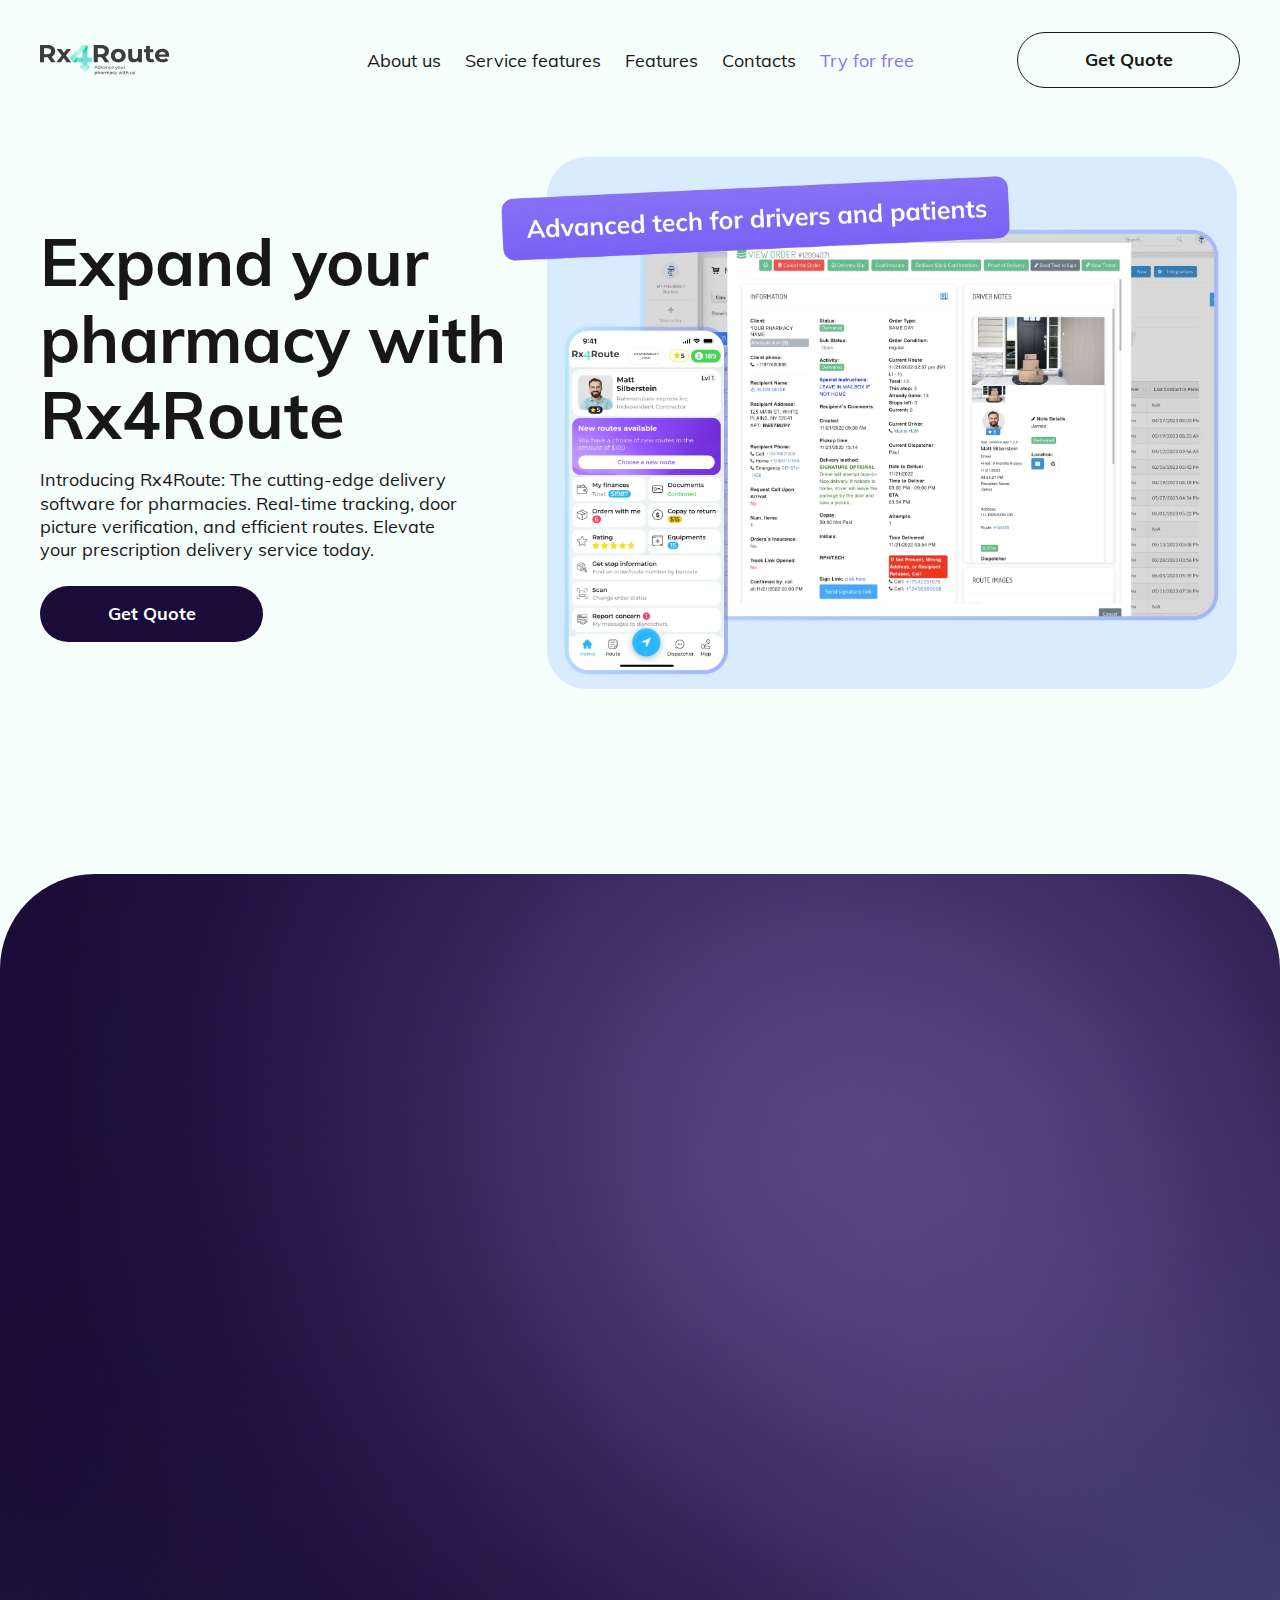
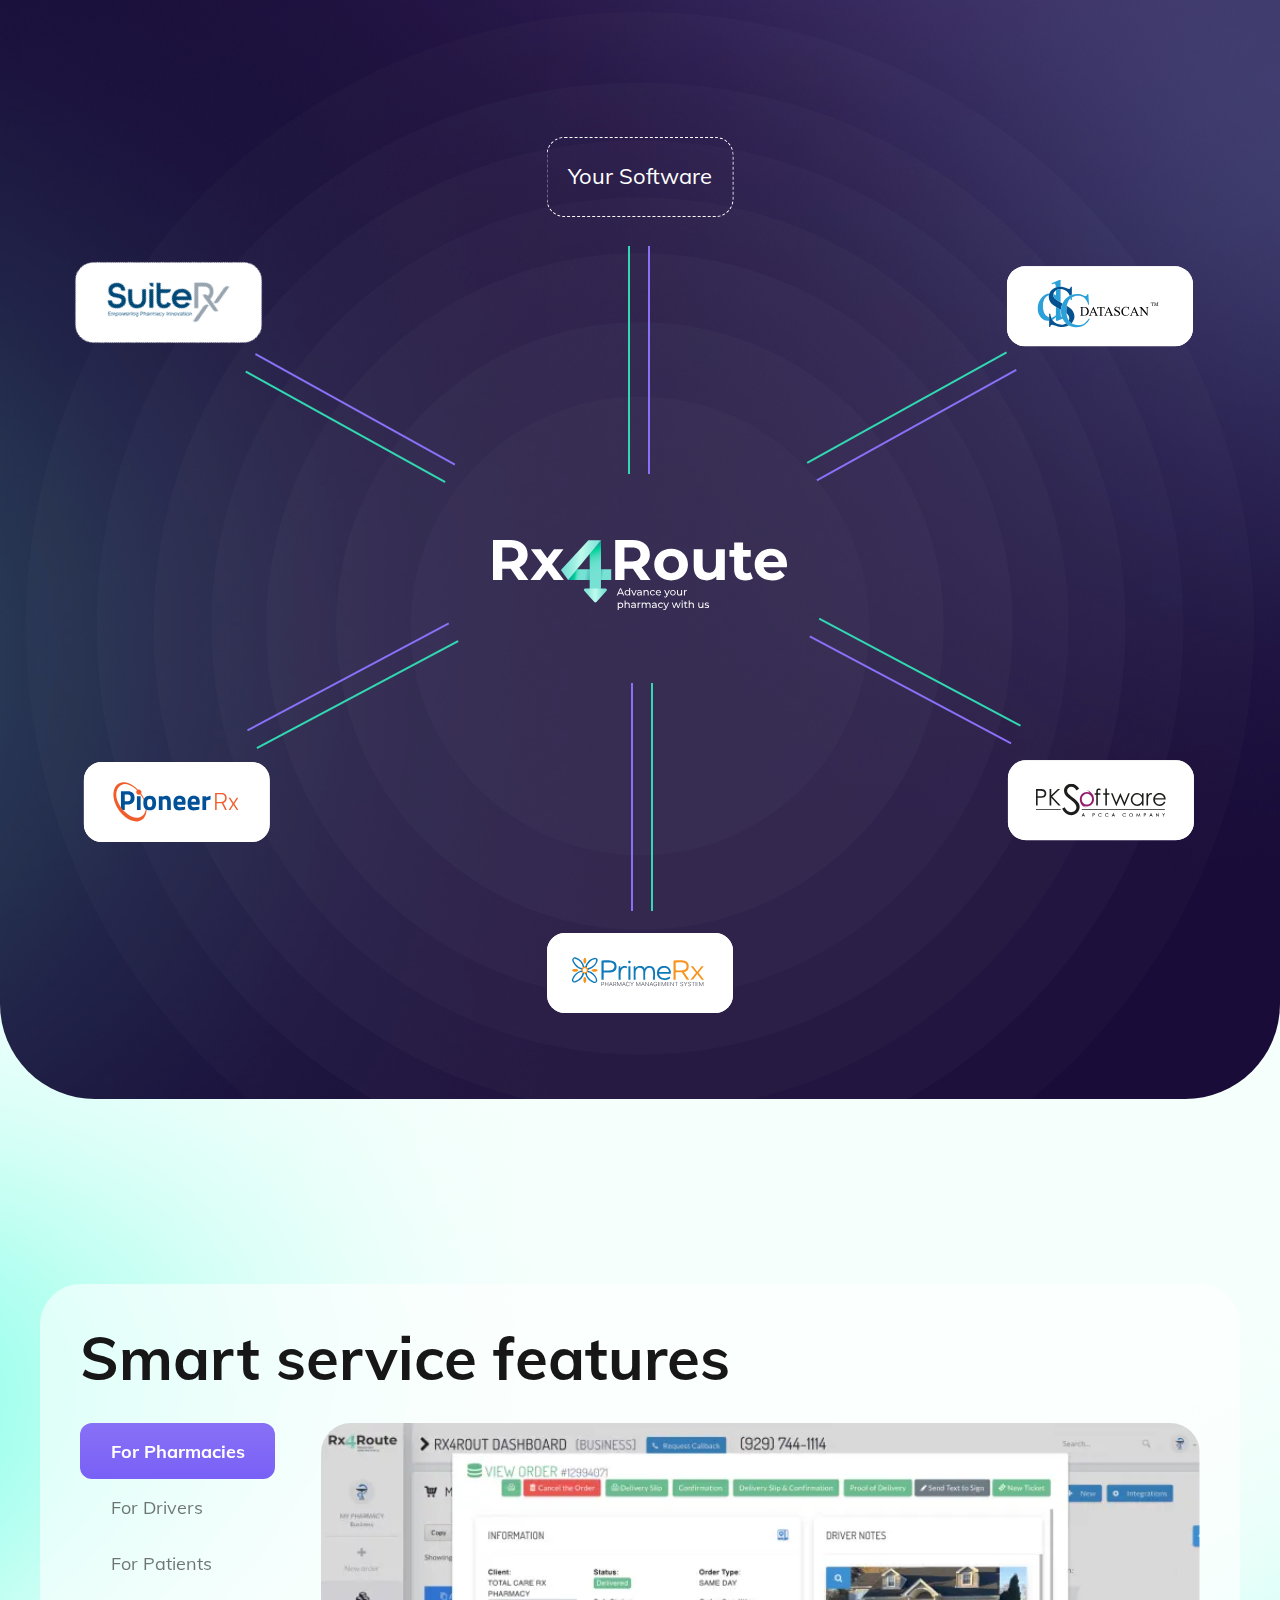
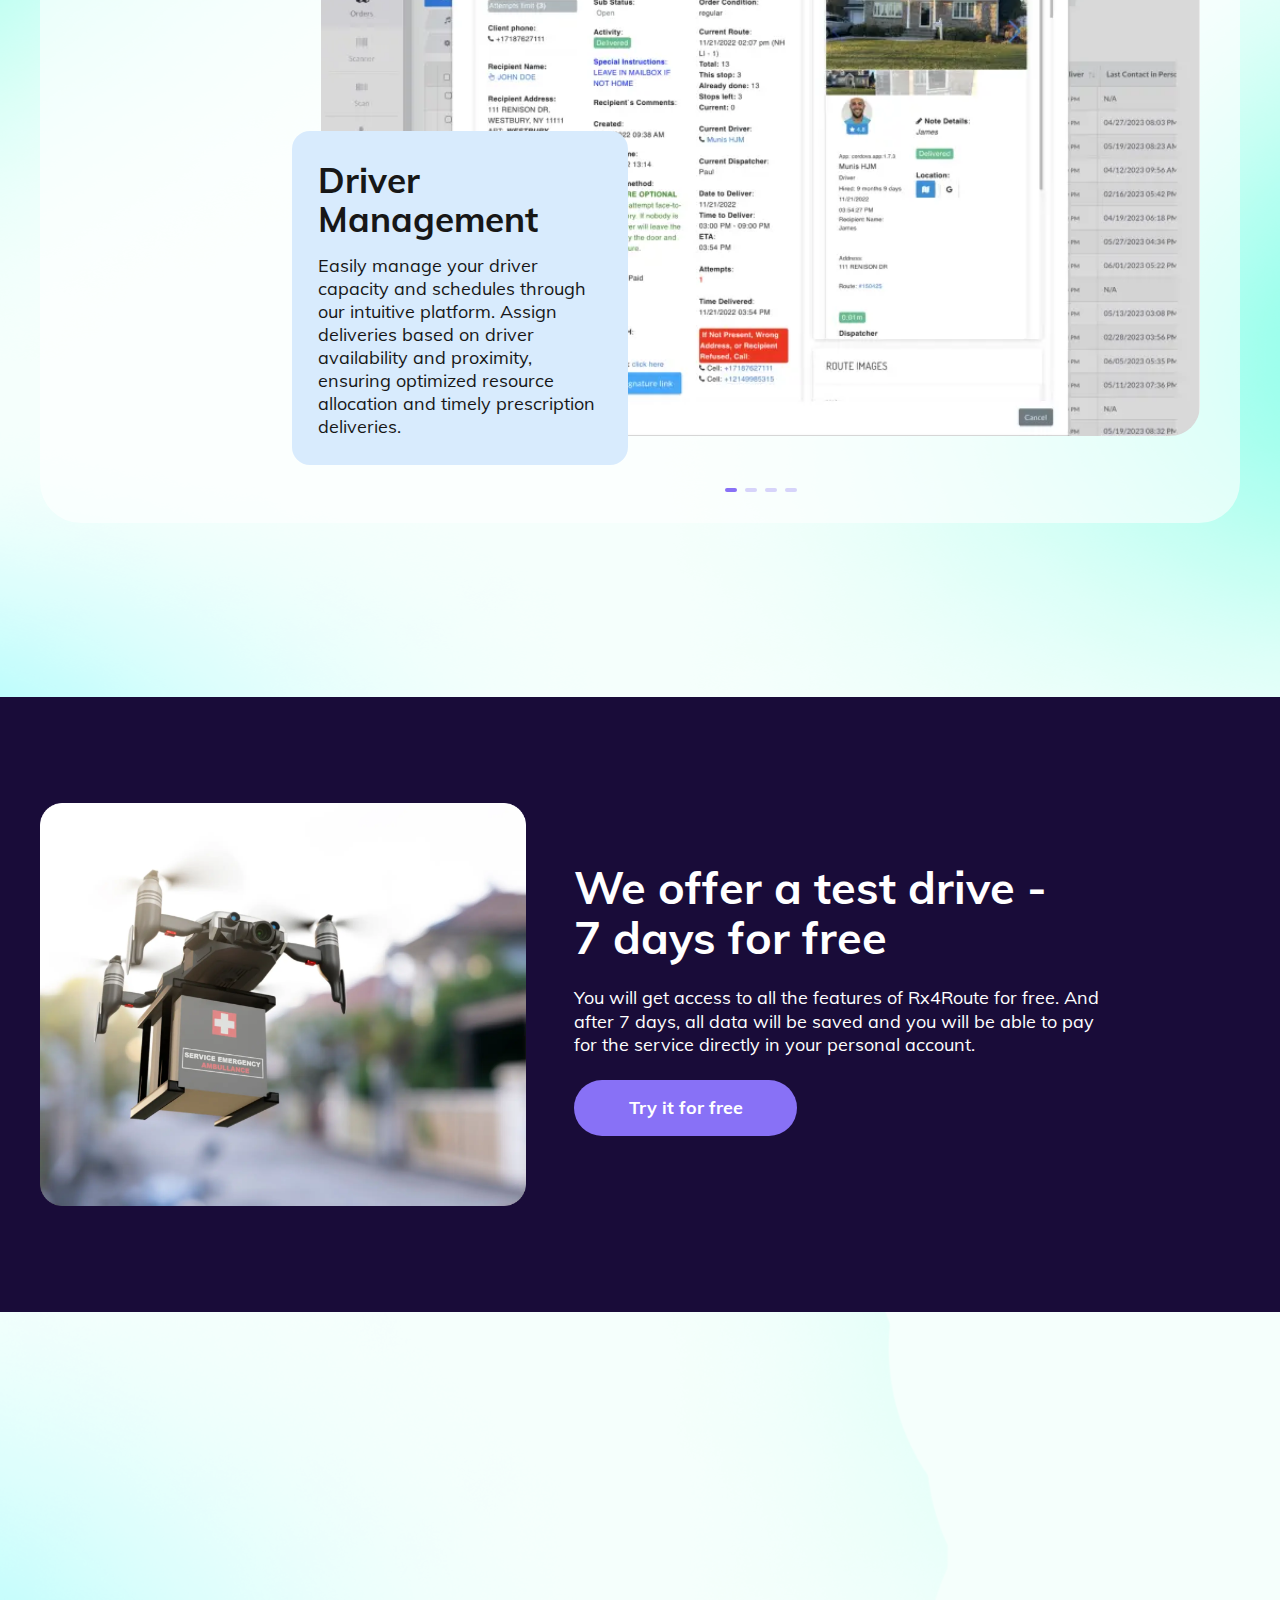
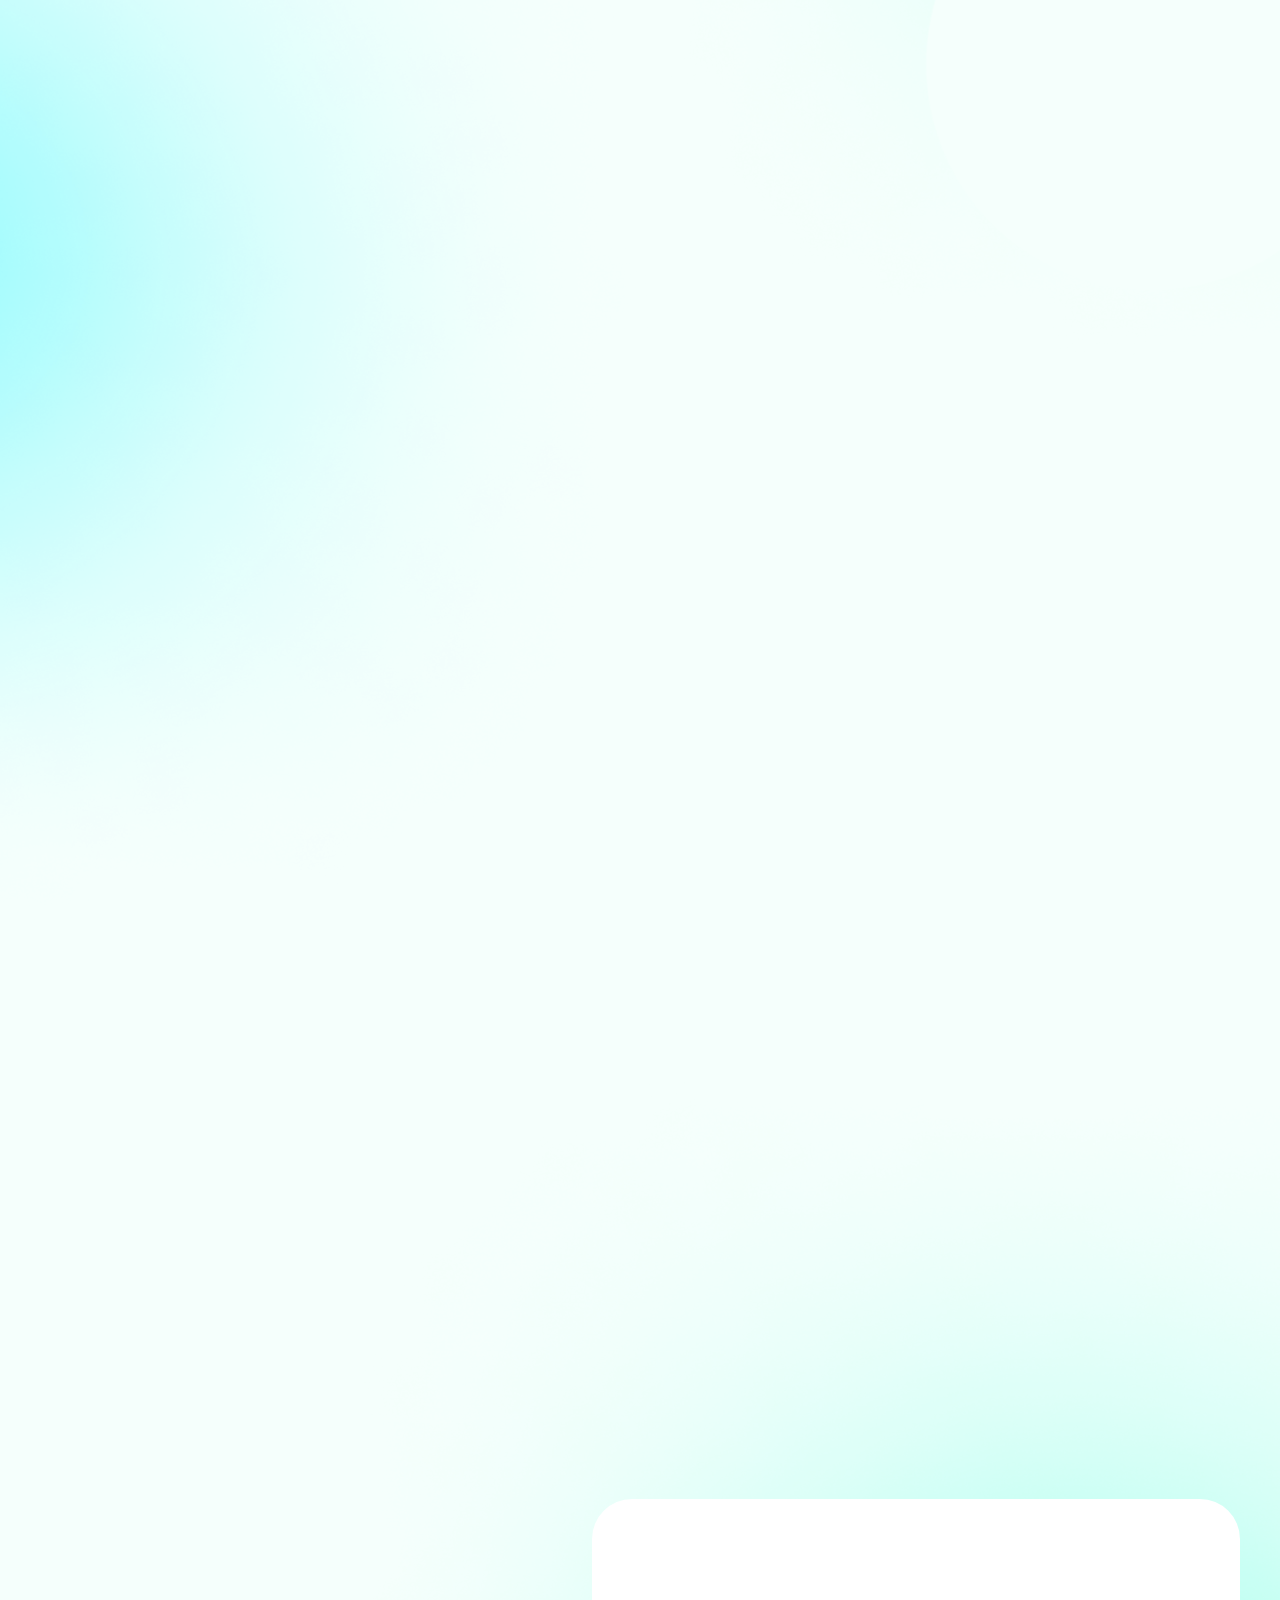
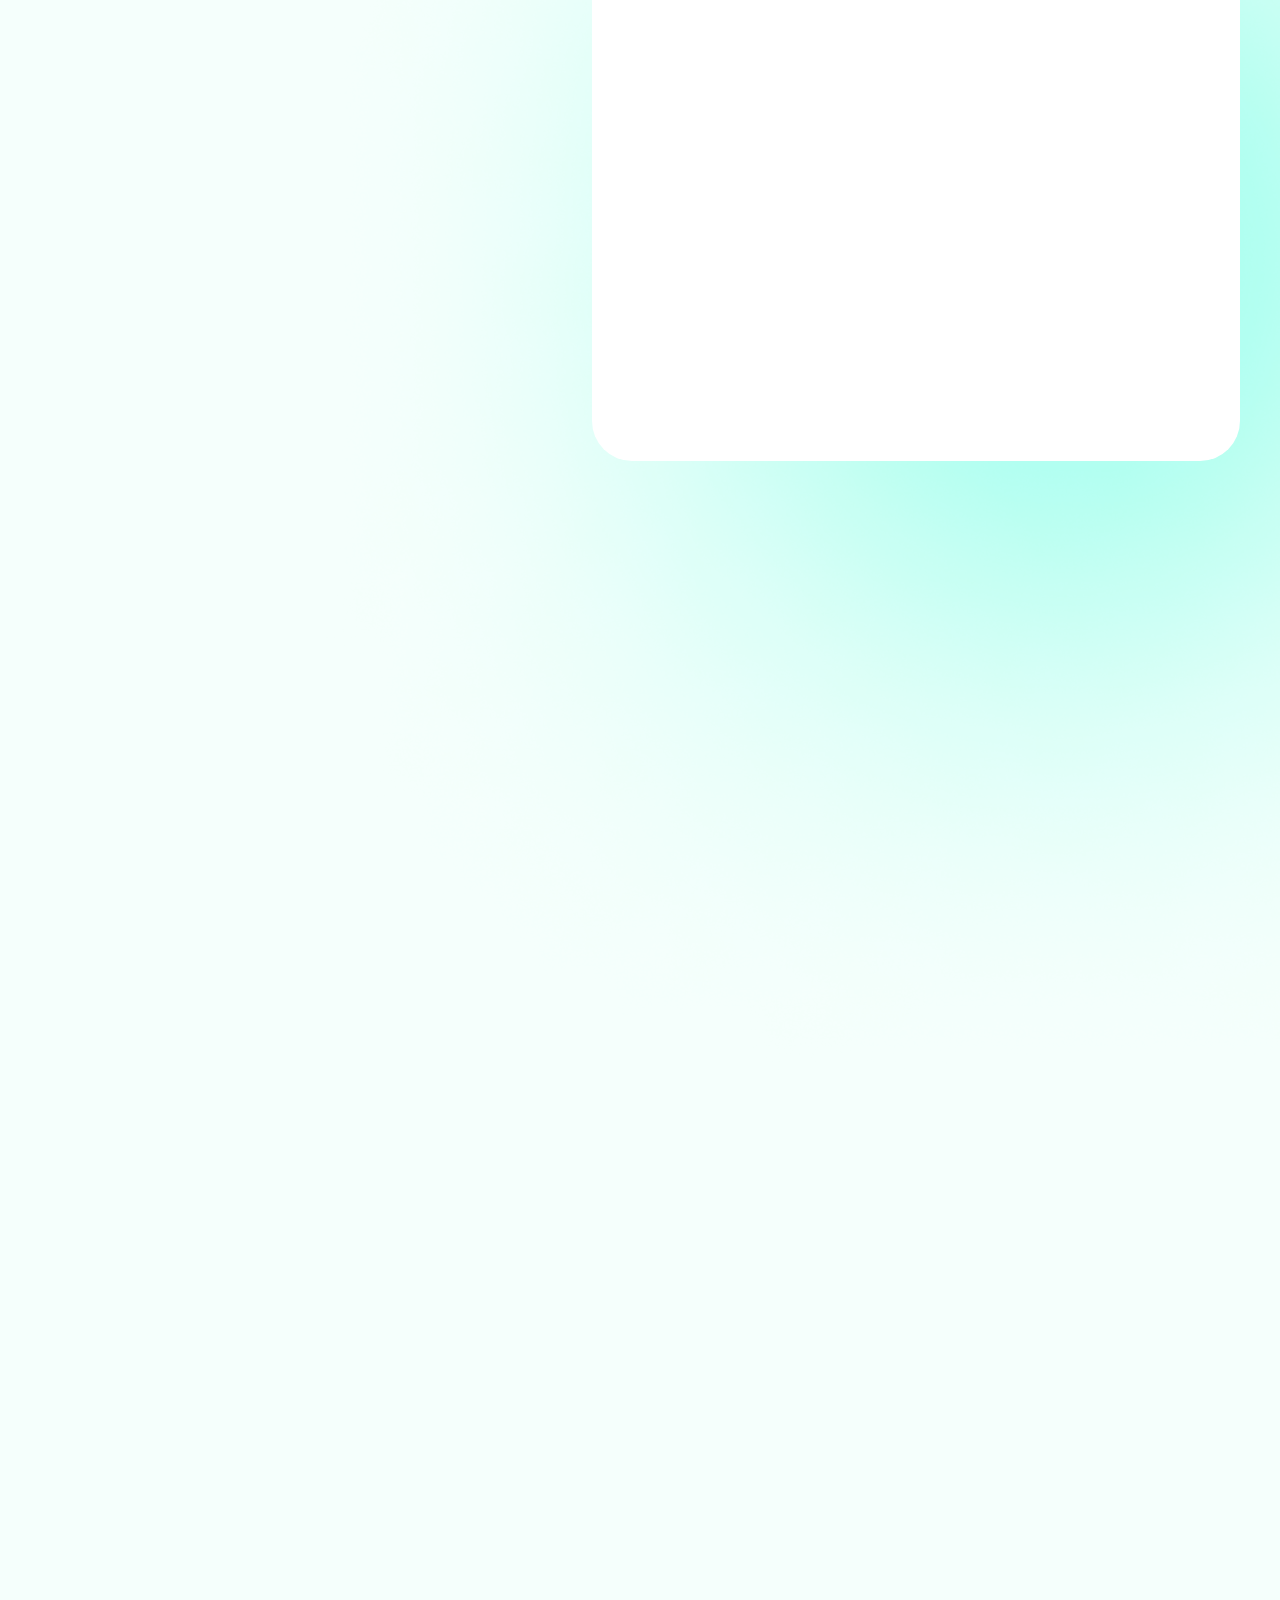
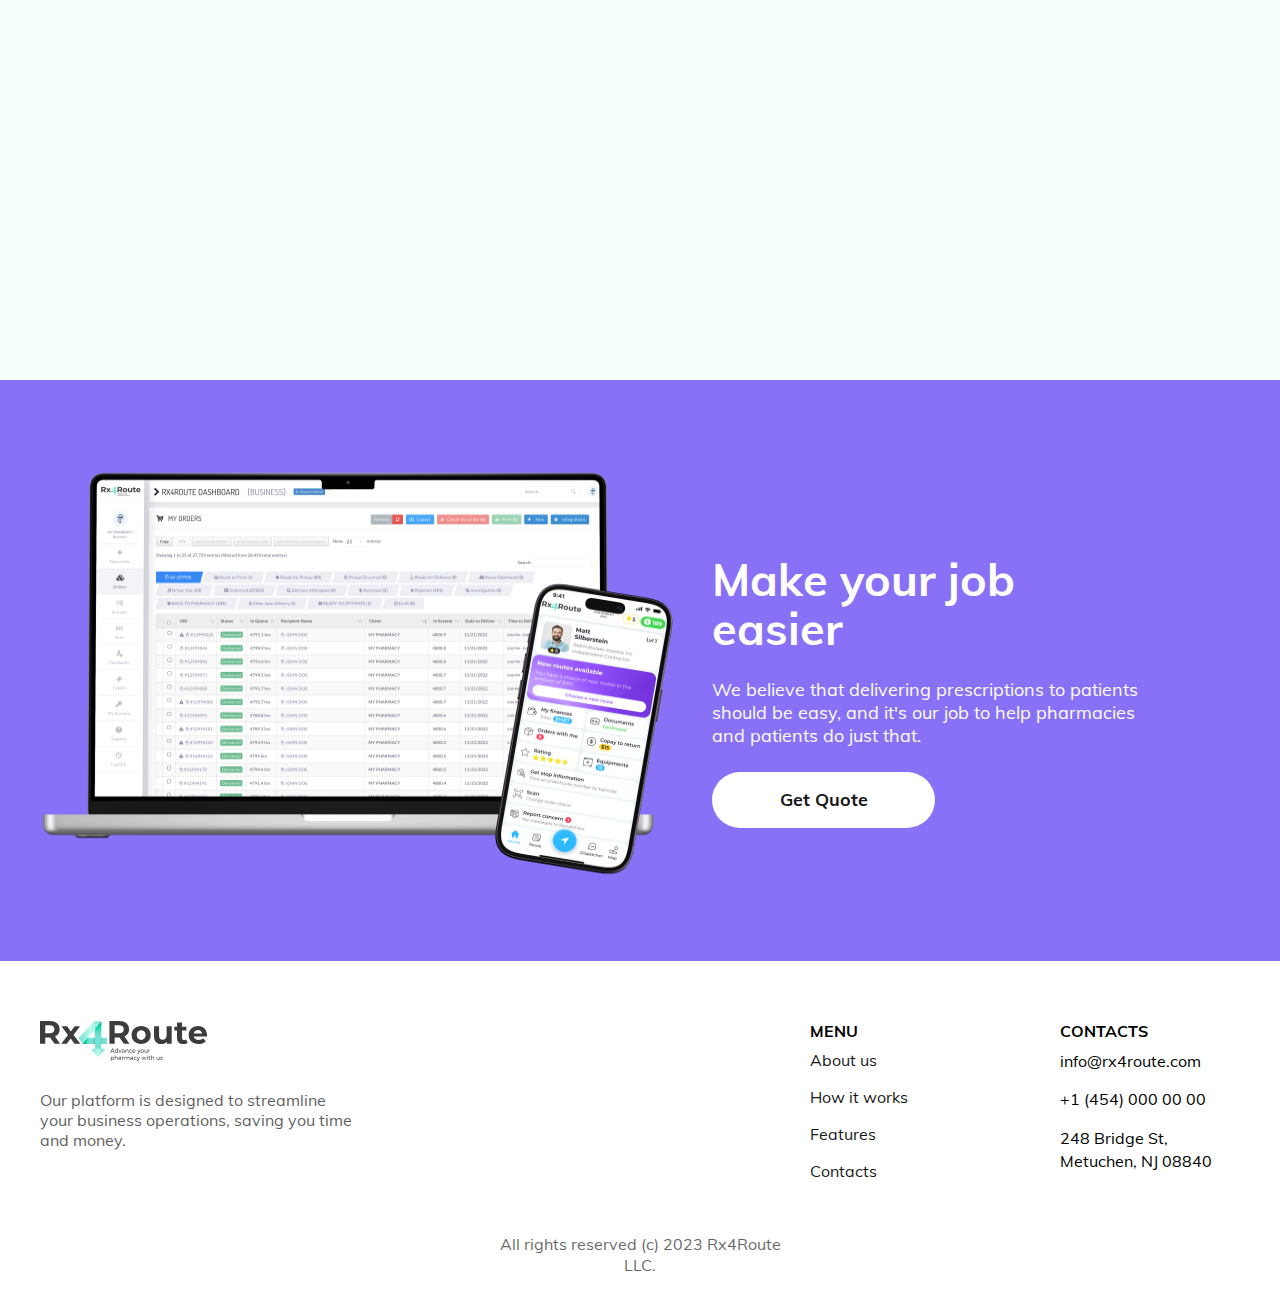
==== commit eaa33fd5: "нью" ====
--- a/rx/index.html
+++ b/rx/index.html
@@ -165,13 +165,19 @@
                 <div class="service-features__buttons-wrapper">
                   <div class="service-features__buttons">
                     <button class="service-features__button button button--squared active" type="button" data-type="simple" data-title="pharmacies">
-                      Pharmacies
+                       <span class="only--mobile">Pharmacies</span>
+                       <span class="only--tablet">Pharmacies</span>
+                       <span class="only--desktop">For Pharmacies</span>
                     </button>
                     <button class="service-features__button button button--squared" type="button" data-type="smart" data-title="drivers">
-                      Drivers
+                      <span class="only--mobile">Drivers</span>
+                      <span class="only--tablet">Drivers</span>
+                      <span class="only--desktop">For Drivers</span>
                     </button>
                     <button class="service-features__button button button--squared" type="button" data-type="smart" data-title="patients">
-                      Patients
+                      <span class="only--mobile">Patients</span>
+                      <span class="only--tablet">Patients</span>
+                      <span class="only--desktop">For Patients</span>
                     </button>
                   </div>
                 </div>
@@ -358,7 +364,7 @@
                 <div class="why__map why__map--realtime hoist">
                   <img class="why__pic hoisting__element hoisting__element--main-pic hoisting__element--not-visible" src="./img/map-big.png" alt="Map">
                   <img class="why__pic-driver hoisting__element hoisting__element--not-visible-widgets" src="./img/driver.png" alt="">
-                  <img class="why__pic-time hoisting__element hoisting__element--not-visible-widgets" src="./img/time.svg" alt="">
+                  <img class="why__pic-time hoisting__element hoisting__element--not-visible-widgets" src="./img/time.png" alt="">
                 </div>
               </li>
               <li class="why__item why__item--scale">
@@ -390,7 +396,7 @@
                 </p>
                 <div class="why__map why__map--privacy hoist">
                   <img class="why__img-dashboard hoisting__element hoisting__element--main-pic hoisting__element--not-visible" src="./img/dashboard.png" alt="">
-                  <img class="why__img-hipa hoisting__element hoisting__element--not-visible-widgets" src="./img/hipaa.svg" alt="">
+                  <img class="why__img-hipa hoisting__element hoisting__element--not-visible-widgets" src="./img/hipaa.png" alt="">
                 </div>
               </li>
               <li class="why__item">
@@ -403,7 +409,7 @@
                       <source media="(min-width: 768px)" srcset="./img/message-new.svg">
                       <img class="why__communication hoisting__element hoisting__element--main-pic hoisting__element--not-visible" src="./img/elon-mask-m.svg" alt="">
                     </picture>
-                    <img class="why__widget-driver-out hoisting__element hoisting__element--not-visible-widgets" src="./img/widget-driver-out.svg" alt="">
+                    <img class="why__widget-driver-out hoisting__element hoisting__element--not-visible-widgets" src="./img/widget-driver-out.png" alt="">
                   </div>
               </li>
             </ul>
--- a/rx/css/style.min.css
+++ b/rx/css/style.min.css
@@ -1,2 +1,2 @@
-@keyframes push{0%,25%,to{translate:0 0}75%{translate:60px 0}}@keyframes activating{0%{opacity:0}25%{opacity:0;transform:translateY(-5px)}to{opacity:1;transform:translateY(0)}}@keyframes in{0%{top:0;opacity:0}25%{top:0;opacity:1}75%{top:100%;opacity:1}to{opacity:0;top:100%}}@keyframes out{0%{top:100%;opacity:0}25%{top:100%;opacity:1}75%{top:0;opacity:1}to{opacity:0;top:0}}@font-face{font-family:"Mulish";font-style:normal;font-weight:300;font-display:swap;src:local(""),url(../fonts/Mulish-Light.woff2)format("woff2"),url(../fonts/Mulish-Light.woff)format("woff")}@font-face{font-family:"Mulish";font-style:normal;font-weight:400;font-display:swap;src:local(""),url(../fonts/Mulish-Regular.woff2)format("woff2"),url(../fonts/Mulish-Regular.woff)format("woff")}@font-face{font-family:"Mulish";font-style:normal;font-weight:700;font-display:swap;src:local(""),url(../fonts/Mulish-Bold.woff2)format("woff2"),url(../fonts/Mulish-Bold.woff)format("woff")}@font-face{font-family:"Mulish";font-style:normal;font-weight:600;font-display:swap;src:local(""),url(../fonts/Mulish-SemiBold.woff2)format("woff2"),url(../fonts/Mulish-SemiBold.woff)format("woff")}img{max-width:100%;height:auto}a{text-decoration:none}ul{margin:0;list-style:none}h1,h2,h3,h4,h5,h6,p{padding:0;margin:0}.swiper{width:600px;height:300px}.container,ul{padding:0}@media (min-width:768px){.container{padding:0}}@media (min-width:1280px){.container{width:1200px;margin:0 auto;padding:0}}.visually-hidden{position:absolute;width:1px;height:1px;margin:-1px;border:0;padding:0;white-space:nowrap;-webkit-clip-path:inset(100%);clip-path:inset(100%);clip:rect(0 0 0 0);overflow:hidden}.only--mobile{display:inline-block}@media (min-width:768px){.only--mobile{display:none}}.only--tablet{display:none}@media (min-width:768px){.only--tablet{display:inline-block}}@media (min-width:1280px){.only--tablet{display:none}}.only--desktop{display:none}@media (min-width:1280px){.only--desktop{display:inline-block}}.button{background:0 0;border:0;display:block;font-size:18px;font-style:normal;font-weight:700;line-height:20px;padding:18px 15px;min-width:87px;border-radius:54px;font-family:"Mulish","Arial",sans-serif}.button--bordered{border:1px solid #171717;color:#171717}.button--bordered:hover,.button--dark{background-color:#190c39;color:#fff}.button--dark:hover,.button--purple{background-color:#8871f6;color:#fff}.button--purple:hover,.button--white{background-color:#fff;color:#8871f6}.button--white{color:#171717}.button--white:hover{background-color:#171717;color:#fff}.button--squared{font-size:18px;line-height:21px;color:rgba(23,23,23,.6);border-radius:12px;background-color:transparent;transition:background-color 1s;font-weight:400;cursor:pointer}.button--squared.active,.button--squared:hover{color:#171717;border-color:transparent}.button--squared.active{background-image:linear-gradient(180deg,#8871f6 0,#7960f6 100%);color:#fff;font-weight:700}.hoist{z-index:10}.hoisting__element{z-index:10;opacity:1;translate:0 0}.hoisting__element,.hoisting__element--main-pic{transition:all 1.5s ease-out}.hoisting__element--pionerrx{transition:all 2s ease-out}.hoisting__element--datascan{transition:all 2.5s ease-out}.hoisting__element--suitrx{transition:all 3s ease-out}.hoisting__element--pksoftware{transition:all 3.5s ease-out}.hoisting__element--not-visible-widgets{translate:0 400px;opacity:0}.hoisting__element--not-visible{translate:0 200px;opacity:0}.hoisting-text{transition:all 1.5s;transform:translateY(0);opacity:1}.hoisting-text--start{opacity:0;transform:translateY(100%)}.push-right--animation{animation:push .8s ease-in}@media (min-width:1280px){.push-right--animation{animation:none}}.page{height:100%;scroll-behavior:smooth}.page-body{margin:0;padding:0;font-family:"Mulish","Arial",sans-serif;font-weight:400;font-style:normal;font-size:16px;line-height:21px;background-color:#f5fffc;background-image:url(../img/background-414.png);background-position:0 0;background-size:cover;color:#171717;overflow-x:hidden;min-height:100%;display:flex;flex-direction:column}@media (min-width:768px){.page-body{background:#f5fffc url(../img/background-768.png)no-repeat 0 0;background-size:cover}}@media (min-width:1280px){.page-body{background:#f5fffc url(../img/background-1280.png)no-repeat 0 0;background-size:cover}}.page-body--hidden,.page-header{overflow:hidden}.page-header{padding:32px 16px 24px;position:relative}.page-header--white{background-color:#fff;overflow:visible}.page-header--menu-oppened{height:100vh}.page-header__container{display:flex;justify-content:space-between;align-items:center}.page-header__toggle-container{width:27px;height:19px}.page-header__toggle{display:block;position:relative;width:100%;height:100%;background:0 0;padding:0;margin:0;border:0;cursor:pointer}.page-header__toggle::before{content:"";position:absolute;top:50%;left:50%;transform:translate(-50%,-50%) rotate(45deg);transition:.5s}.page-header__toggle span,.page-header__toggle::after,.page-header__toggle::before{width:100%;height:3px;background-color:#171717;border-radius:10px}.page-header__toggle::after{content:"";position:absolute;bottom:50%;left:50%;transform:translate(-50%,50%) rotate(-45deg);transition:.5s}.page-header__toggle span{display:none}.page-header__button{width:223px;padding:17px 32px}.page-header__button,.page-header__button--oppened{position:absolute;bottom:24px}.page-header__toggle--closed{height:19px}.page-header__toggle--closed::after,.page-header__toggle--closed::before{transform:none}.page-header__toggle--closed::before{top:0;left:0}.page-header__toggle--closed::after{bottom:0;left:0}.page-header__toggle--closed span{display:block}@media (min-width:768px){.page-header{padding-left:60px;padding-right:60px;background-color:transparent}.page-header--white{background-color:#fff}}@media (min-width:1280px){.page-header{padding:32px 0;margin-bottom:32px;display:flex;align-items:center;min-width:56px}.page-header__container{margin-right:197px}.page-header__toggle-container{display:none}.page-header__button{margin-left:auto;position:initial}.page-header__logo-link{width:130px;height:31px}}.page-main{flex-grow:1}.page-footer{background:#fff;padding:48px 16px 32px}.page-footer__text{width:285px;opacity:.7;font-size:16px;line-height:125%;margin-bottom:32px;margin-top:16px}.page-footer__menu{display:flex;justify-content:space-between;margin:0 0 56px}.page-footer__menu-title{color:#000;text-transform:uppercase;font-weight:700;margin-bottom:8px}.page-footer__item{margin-bottom:16px}.page-footer__item:last-child{margin:0}.page-footer__link{color:#171717;display:block;width:100%}.page-footer__link:hover{opacity:.5}.page-footer__address,.page-footer__address-link{color:#000;font-size:16px;font-style:normal;line-height:143%}.page-footer__address-link{font-weight:400;margin-bottom:16px}.page-footer address{display:flex;flex-direction:column}.page-footer__address{width:180px}.page-footer__copyright{color:#000;font-size:14px;font-weight:400;opacity:.6;width:275px;margin:0 auto;text-align:center}@media (min-width:768px){.page-footer{padding:40px 60px 24px}.page-footer__logo-link{display:inline-block;cursor:pointer}.page-footer__logo{display:block;width:130px;height:31px}.page-footer__menu{justify-content:flex-start;margin-bottom:52px}.page-footer__text{font-size:16px;width:316px}.page-footer__menu-container:first-child{margin-right:152px}}@media (min-width:1280px){.page-footer{padding:60px 0 32px}.page-footer__logo{width:168px;height:40px}.page-footer__text{margin-bottom:0;margin-top:24px}.page-footer__flex-container{display:flex}.page-footer__menu{margin-left:auto}.page-footer__copyright{font-size:16px;width:312px}}.menu,.menu--oppened{height:calc(100vh - 97px)}.menu{margin:24px 0 0;transform:translateX(100vw);transition:1s;position:absolute;background:#fff;z-index:100;width:100%;padding-top:8px;left:0;padding-left:16px;box-sizing:border-box}.menu--oppened{transform:translateX(0)}.menu__item,.menu__list{margin:0 0 32px}.menu__link{display:block;width:100%;font-size:18px;color:#171717}.menu__link:hover{opacity:.5}.menu__link--desk{display:none}@media (min-width:768px){.menu__link--desk{display:block}}@media (min-width:1280px){.menu,.menu__list{display:flex;margin:0}.menu{transform:none;height:auto;width:100%;position:initial;padding:0;background:0 0}.menu__list{align-items:center}.menu__item{margin:0 24px 0 0}.menu__item:last-child{margin:0}.menu__link--desk{color:#8871f6}}.promo{padding:32px 16px 0;margin-bottom:80px}.promo__text,.promo__title{margin:0 auto 24px;text-align:center}.promo__title{font-weight:700;font-size:42px;line-height:110%;max-width:382px}.promo__text{max-width:340px;font-size:16px;line-height:130%}.promo__brake{display:none}.promo__button{width:100%;margin-bottom:40px}.promo__img{display:block;margin:0 auto}@media (min-width:768px){.promo{margin-bottom:136px;padding-left:60px;padding-right:60px}.promo__title{font-size:50px;line-height:118%;width:565px;max-width:565px}.promo__text{max-width:552px;font-size:18px}.promo__button{width:223px;margin:0 auto 48px}.promo__brake{display:block}}@media (min-width:1280px){.promo{padding:0;margin-bottom:232px;position:relative}.promo__title{font-size:65px;width:491px;text-align:left;margin:0 0 14px;padding-top:72px}.promo__text{width:431px;text-align:left;margin:0 0 24px;font-family:Mulish;font-size:18px;line-height:130%}.promo__button{margin:0}.promo__img{position:absolute;top:5px;right:3px;width:736px;height:532px}}.subpromo{color:#fff;padding:24px 16px 83px;width:100%;box-sizing:border-box;overflow:hidden;z-index:10;position:relative}.subpromo__title{width:371px;text-align:left;margin-bottom:24px}.subpromo__text{line-height:130%;margin-bottom:16px;width:369px}.subpromo__text--second{margin-bottom:40px}.subpromo__card-container{position:relative;width:100%;height:235px;margin:0 auto 72px}.subpromo__card,.why__widget-first-block span{display:flex;align-items:center;position:absolute}.subpromo__card{box-sizing:border-box;padding-top:32px;padding-left:8px;padding-right:8px;border-radius:24px;flex-direction:column}.subpromo__card--first{top:81px;right:calc(50% + 20px);width:171px;height:194px;background:#76e3d4;transform:rotate(-5deg);z-index:100}.subpromo__card--second{top:5px;left:calc(50% - 14px);width:226px;min-height:299px;transform:rotate(11deg);background:#cbd2f9;padding-top:15px}.subpromo__icon{margin-bottom:14px}.subpromo__icon--world{margin-right:17px;transform:rotate(-12deg)}.subpromo__card-text{color:#3c3c3b;text-align:center;font-size:16px}.subpromo__card-text--first{width:124px}.subpromo__card-text--second{width:197px}@media (min-width:768px){.subpromo{padding:48px 60px 64px}.subpromo__text,.subpromo__title{width:481px;margin:0 auto 24px;text-align:center}.subpromo__text{width:482px}.subpromo__text--second{margin-bottom:48px}}@media (min-width:1280px){.subpromo{padding:80px 0 100px;width:1200px}.subpromo__title{width:763px;text-align:left;margin:0 0 32px}.subpromo__text{font-family:Mulish;font-size:18px;line-height:130%;width:531px;text-align:left;margin:0 0 14px}.subpromo__card-container{position:absolute;width:470px;top:131px;right:65px;height:355px}.subpromo__card--first{width:174px;height:193px;box-sizing:border-box;z-index:1000;top:69px;right:calc(50% + 17px)}.subpromo__card--second{width:253px;min-height:206px;padding:0 0 23px;top:30px;transform:rotate(8deg)}.subpromo__card-text{font-family:Mulish;font-size:18px;font-style:normal;font-weight:400;line-height:130%}.subpromo__card-text--second{width:195px}.subpromo__icon--fan{margin-bottom:15px;margin-top:0}.subpromo__icon--world{margin-top:14px}}.title-2{font-size:30px;font-style:normal;font-weight:700;line-height:120%}@media (min-width:768px){.title-2{font-size:35px;line-height:110%}}@media (min-width:1280px){.title-2{font-size:60px}}.title-3{font-size:28px;font-weight:700;line-height:110%}.title-3--white{color:#fff}@media (min-width:768px){.title-3{font-size:30px}.title-3--big{font-size:45px}}@media (min-width:1280px){.title-3{font-size:45px}}.title-4{font-size:26px;font-weight:700;line-height:110%}@media (min-width:768px){.title-4{font-size:28px}}@media (min-width:1280px){.title-4{font-size:35px}}.test-drive{background:#190c39;padding:56px 16px 48px;color:#fff}.test-drive__title{width:305px;text-align:center;margin:0 auto 16px}.test-drive__subtitle{max-width:330px;text-align:center;margin:0 auto 32px;font-size:16px;line-height:130%;font-weight:400}.test-drive__button{width:100%;margin-bottom:32px}.test-drive__img{display:block;margin:0 auto}@media (min-width:768px){.test-drive{padding:56px 60px}.test-drive__title{margin:0 auto 24px;width:445px}.test-drive__subtitle{max-width:482px;margin-bottom:24px}.test-drive__button{width:334px;margin:0 auto 48px}}@media (min-width:1280px){.test-drive{padding:106px 0}.test-drive__title{width:480px;margin:0 0 24px;text-align:left}.test-drive__subtitle{font-family:Mulish;font-size:18px;line-height:130%;text-align:left;margin:0 0 24px;max-width:537px}.test-drive__button{width:223px;margin:0}.test-drive__block-1{margin-left:48px;padding-top:60px}.test-drive__flex-container{display:flex;flex-direction:row-reverse;justify-content:flex-end}.test-drive__img{display:block;width:486px;height:403px;margin-right:auto}}.why{padding:64px 16px 0;width:100%;box-sizing:border-box;overflow:hidden;position:relative;z-index:10}.why__title{width:260px;margin:0 auto 16px}.why__subtitle{max-width:365px;margin:0 auto 32px;text-align:center}.why__item-title{width:310px;margin:0 0 16px}.why__item-title--privacy{display:none}.why__description{max-width:400px;margin:0 0 24px}.why__description--timely{max-width:340px}.why__map{position:relative;margin:0 auto 90px;max-width:382px;width:100%;box-sizing:border-box}.why__map--bg{border-radius:40px;background:#fff;padding:73px 30px 73px 26px;margin-bottom:64px;min-height:385px}.why__pic-main{max-width:382px}.why__pic-driver,.why__pic-time{display:inline-block;position:absolute}.why__pic-driver{width:214px;height:125px;top:13px;right:-39px}.why__pic-time{left:-17px;bottom:-53px;width:141px;height:157px}.why__pic-widgets{width:260px;height:194px;position:absolute;bottom:-41px;right:-25px}.why__svg-container{position:absolute;width:140px;height:79px;border-radius:22px;box-shadow:0 27px 45px 0 rgba(0,0,0,.1)}.why__svg-container--primerx{top:20px;left:90px}.why__svg-container--datascan{top:91px;left:12px;z-index:1}.why__svg-container--pioneerrx{top:56px;right:3px}.why__svg-container--suitrx{bottom:75px;right:3px}.why__svg-container--pksoftware{bottom:25px;right:110px}.why__map-svg{width:140px;height:79px}.slogan img,.why__pic{display:block;margin:0 auto}.why__widget-time{width:140px;padding:10px 20px;box-shadow:0 27px 45px 0 rgba(0,0,0,.2);box-sizing:border-box;background:#fff;border-radius:10px;transform:rotate(8deg);position:absolute;left:0;bottom:-50px}.why__widget-text,.why__widget-title{font-family:"Montserrat";color:#24222f}.why__widget-title{font-weight:500;font-size:10px;opacity:.4}.why__widget-text{font-weight:600;font-size:12px}.why__widget-text--white{color:#fff}.why__widget-text--bg{display:inline-block;background-color:#171717;border-radius:12px;color:#f1f1f1;padding:1px 7px}.why__widget-name{position:absolute;top:20px;right:-20px;padding:7px 10px;border-radius:20px;background:#fff;display:grid;grid-template-columns:auto auto;grid-template-rows:auto auto;gap:5px;font-family:"Monserrat";box-sizing:border-box;box-shadow:0 27px 45px 0 rgba(0,0,0,.2)}.why__widget-first-block{grid-column:1/2;grid-row:1/-1;position:relative;align-self:center}.why__widget-first-block span{justify-content:center;background:#171717;color:#fff;width:30px;height:18px;border-radius:9px;bottom:-7px;left:50%;transform:translateX(-50%)}.why__widget-second-block{background:#44d453;color:#fff;border-radius:15px;padding:1px 8px}.why__widget-second-block svg{margin-left:5px}.why__img-hipa{width:169px;height:128px;position:absolute;right:-10px;bottom:-15px}.why__img-dashboard{display:block}.why__bundl{display:flex;flex-direction:column;position:absolute;top:-50%;left:50%;width:140px;height:120px;padding:15px;background:#fff;border-radius:10px;box-shadow:0 15px 20px 0 rgba(0,0,0,.11);box-sizing:border-box;transform:rotate(9deg) translateX(-50%) translateY(50%)}.why__bundl svg{margin-bottom:5px}.why__bundl--tel{background-color:#b9f8ec;width:150px;top:185px;left:185px;transform:rotate(-10deg)}.why__bundl-text{font-size:12px;line-height:120%}.why__description--margin{margin-bottom:24px}.why__communication{display:block}.why__img-tel{position:absolute;bottom:-55px;right:20px}.why__widget-driver-out{width:214px;position:absolute;right:-28px;top:-11px}@media (min-width:768px){.why{padding:160px 60px}.why__title{width:275px;margin-bottom:24px}.why__title:nth-child(even){margin-left:auto}.why__subtitle{max-width:482px;margin-bottom:68px;line-height:130%}.why__description{width:399px;font-size:18px;line-height:130%}.why__description--even{margin-left:auto}.why__description--privacy{max-width:450px;width:477px}.why__map,.why__pic-main{max-width:648px}.why__pic-driver{width:362px;height:198px;top:29px;right:-103px}.why__pic-time{width:293px;height:336px;bottom:-136px;left:-52px}.why__pic-widgets{width:465px;height:367px;bottom:-95px;right:-74px}.why__item-title--even{margin-left:auto;width:399px}.why__item-title--privacy{display:block;width:451px}.why__svg-container{width:200px;height:112px}.why__svg-container--primerx{top:-11px;left:90px}.why__svg-container--datascan{top:80px;left:-50px}.why__svg-container--pioneerrx{top:106px;right:-50px}.why__svg-container--suitrx{bottom:75px;right:-55px}.why__svg-container--pksoftware{bottom:0;right:85px}.why__map-svg{width:200px;height:112px}.why__img-hipa{width:245px;height:195px}.why__widget-driver-out{width:325px;position:absolute;right:-74px;top:12px}}@media (min-width:1280px){.why{padding:180px 0 70px;background:url(../img/why-lights.png)no-repeat;background-size:100%auto}.why__title{width:475px}.why__subtitle{max-width:638px;font-family:Mulish;font-size:18px;margin-bottom:120px}.why__description{max-width:460px;width:431px;font-family:Mulish}.why__description--realtime{width:423px}.why__description--scale{width:431px}.why__description--privacy{width:452px}.why__description--timely{width:430px}.why__item{position:relative;margin-bottom:310px}.why__item--scale{margin-bottom:420px}.why__item-title{width:450px;padding-top:100px}.why__item-title--realtime{width:423px}.why__item-title--privacy{width:452px}.why__map--moderntech{position:absolute;top:3px;right:44px}.why__map--realtime{position:absolute;top:0;left:0}.why__map--scale{position:absolute;top:0;right:0}.why__map--privacy{position:absolute;top:0;left:0}.why__map--timely{position:absolute;top:0;right:52px}.why__pic-driver{top:-4px;right:-124px;width:271px;height:164px}.why__pic-time{bottom:-158px;left:-50px}.why__communication{border-radius:40px}}.slogan{background:#8871f6;color:#fff;padding:48px 16px 32px}.slogan__title{max-width:280px;margin:0 auto 16px;text-align:center}.slogan__subtitle{max-width:382px;margin:0 auto 32px;text-align:center}.slogan__button{width:100%;margin:0 0 56px}@media (min-width:768px){.slogan{padding:48px 60px 32px}.slogan__subtitle,.slogan__title{max-width:445px;margin-bottom:24px}.slogan__subtitle{font-size:18px;line-height:130%;max-width:435px}.slogan__button{width:223px;margin:0 auto 64px}}@media (min-width:1280px){.slogan{padding:72px 0}.slogan__block-1{margin-left:20px;padding-top:103px}.slogan__subtitle,.slogan__title{margin:0 0 24px;text-align:left}.slogan__subtitle{font-family:Mulish;font-size:18px;max-width:444px}.slogan__button{margin:0}.slogan img{width:652px;height:437px;margin:0}.slogan__flex-container{display:flex;flex-direction:row-reverse;justify-content:flex-end}}.subpromo-wrapper{border-radius:40px;overflow:hidden;background:#190c39 url(../img/background-spot-light-414.png)no-repeat 0 0;background-size:cover}@media (min-width:1280px){.subpromo-wrapper{background:#190c39 url(../img/subpromo-background-t.jpg)no-repeat 0 0;background-size:cover;border-radius:95px;position:relative;z-index:5}}.subpromo-slider{color:#fff;padding-bottom:50px}.subpromo-slider__block{height:335px;position:relative}.subpromo-slider__block::before{content:"";width:760px;height:760px;position:absolute;top:-58px;left:50%;transform:translateX(-50%);background:url(../img/circle-bg.png)no-repeat 0 0;background-size:cover}.subpromo-slider__title{width:382px;margin:0 auto 54px;text-align:center}.subpromo__logo-link{display:block;margin:0 auto;width:160px}@media (min-width:768px){.subpromo-slider{padding-bottom:0}.subpromo-slider__block{height:460px;padding-top:71px;box-sizing:border-box}.subpromo-slider__block::before{width:760px;height:760px;top:4px}.subpromo-slider__title{width:542px;margin:0 auto}.subpromo__logo-link{width:222px;height:53px}.subpromo__logo{width:100%}}@media (min-width:1280px){.subpromo-slider__block{height:1228px;position:relative;padding-top:117px}.subpromo-slider__block::before{width:1228px;height:1228px;top:4px}.subpromo-slider__title{width:950px}.subpromo__logo-link{position:absolute;left:50%;transform:translate(-50%,-50%);top:50%;z-index:5;width:336px;height:80px}}.service-features{width:100%;box-sizing:border-box;padding:32px 0 127px}@media (min-width:1280px){.service-features{background:url(../img/slide-features/bg/lights.png)no-repeat 0 0;background-size:100% 100%;margin-top:-106px;position:relative;z-index:1;padding-top:291px;padding-bottom:174px}.service-features--smart{background-image:url(../img/slide-features/bg/smart-light.png)}}.service-features__wrapper{border-radius:40px;overflow:hidden;padding-top:24px;padding-bottom:24px;width:100%}@media (min-width:1280px){.service-features__wrapper{margin:0 auto;max-width:1200px;padding:41px 40px 63px;background:rgba(255,255,255,.6);border-radius:41px;box-sizing:border-box}}.service-features__slider{position:relative;z-index:5;margin-top:-13px}@media (min-width:1280px){.service-features__slider{margin-top:0}.service-features__container{display:flex;justify-content:space-between}}.service-features__title{margin-bottom:23px;padding:0 35px;box-sizing:border-box}@media (min-width:1280px){.service-features__title{padding:0;margin:0 0 32px}}.service-features__buttons-container{position:relative;padding-right:32px;padding-left:32px}@media (min-width:1280px){.service-features__buttons-container{padding:0;margin:0}}.service-features__buttons-wrapper{width:100%;padding-bottom:23px;box-sizing:border-box;position:relative;overflow:auto}@media (min-width:1280px){.service-features__buttons-wrapper{width:240px;overflow:visible;z-index:20}}.service-features__buttons{display:inline-flex;white-space:nowrap;justify-content:space-between;width:100%}@media (min-width:768px){.service-features__buttons{justify-content:flex-start;width:auto}}@media (min-width:1280px){.service-features__buttons{display:block;justify-content:flex-start;width:auto}}.service-features__button{padding:14px 22px 13px;font-size:16px;display:flex;justify-content:center;align-items:center}@media (min-width:768px){.service-features__button{justify-content:flex-start}}@media (min-width:1280px){.service-features__button{font-size:18px;line-height:22px;padding:18px 31px 16px;width:195px;text-align:left;justify-content:flex-start}.service-features__slider{width:879px}}.service-slider__item{position:absolute;top:0;left:0;opacity:0;transition:opacity 1s;z-index:0}.service-slider__item--active{opacity:1;position:relative;z-index:5}.slider{width:100%;height:auto}@media (min-width:1280px){.slider{overflow:hidden}}.slider__container{margin-bottom:24px}.slider-item{padding:0;box-sizing:border-box;position:relative}@media (min-width:1280px){.slider-item{padding:0}}.slider-item__description{padding:26px 26px 37px;border-radius:18px;margin-bottom:9px;background:#b9f8ec}@media (min-width:1280px){.slider-item__description{position:absolute;right:12px;bottom:50px;width:336px}}.slider-item__description--sky{background-color:#d8ebfd}.slider-item__description--pistachios{background-color:#b9f8ec}.slider-item__description--violet{background-color:#e8d5fc}.slider-item__title{margin-bottom:16px}@media (min-width:1280px){.slider-item__picture{border-radius:30px;overflow:hidden}}.slider-item__pic{width:100%;display:block}.phone-slider{margin:0 32px;overflow:hidden}@media (min-width:1280px){.phone-slider{overflow:visible;position:relative;border-radius:30px;background:rgba(185,248,236,.3)}.phone-slider--violet{background-color:rgba(232,213,252,.3)}.phone-slider--pistachios{background-color:rgba(185,248,236,.3)}.phone-slider--sky{background-color:rgba(216,235,253,.3)}}.phone-slider__text-block{margin:0 0 9px}.phone-slider__pagination{position:absolute;bottom:-22px!important;right:0}.simple-slider{margin:0 32px;overflow:hidden}@media (min-width:1280px){.simple-slider{overflow:visible;position:relative;margin:0}}.simple-slider__text-block{margin:0 0 9px}.phone-swiper{width:100%;padding:50px 0;background-color:rgba(232,213,252,.3);border-radius:30px;margin-bottom:25px;display:none}@media (min-width:1280px){.phone-swiper{overflow:hidden;width:740px;margin:0 auto;background:0 0;padding:47px 0}}.service-slider__item--active .phone-swiper{display:block}.phone-slider--violet .phone-swiper{background-color:rgba(232,213,252,.3)}.phone-slider--pistachios .phone-swiper{background-color:rgba(185,248,236,.3)}.phone-slider--sky .phone-swiper{background-color:rgba(216,235,253,.3)}@media (min-width:1280px){.phone-slider .phone-swiper{background-color:transparent}}.phone-swiper__slide{overflow:hidden;transition:.5s;border-radius:20px}@media (min-width:1280px){.phone-swiper__slide{border-radius:40px}}.phone-swiper__slide.swiper-slide-active{opacity:1;z-index:1;transform:translateY(-4px) scale(1.1);margin:0!important}.phone-swiper__slide.swiper-slide-prev{margin-right:-4px!important;margin-left:25px!important}.phone-swiper__slide.swiper-slide-next{margin-left:-4px!important;margin-right:40px!important}.phone-swiper__img{width:100%}.phone-swiper__slide.swiper-slide-active .phone-swiper__img{opacity:1}.simple-texts{position:relative}@media (min-width:1280px){.simple-texts{width:100%;height:100%;left:0;top:0;position:absolute}}.simple-texts__description{padding:26px 26px 37px;border-radius:18px;margin-bottom:9px;background:#b9f8ec;width:100%;box-sizing:border-box;min-height:220px;position:absolute;top:0;left:0;opacity:0;z-index:0;transition:opacity 1s}@media (min-width:768px){.simple-texts__description{min-height:162px}}@media (min-width:1280px){.simple-texts__description{position:absolute;width:336px;transition:opacity .3s;padding:30px 26px 27px;font-size:18px;line-height:23px}}.simple-texts__description--active{opacity:1;z-index:10;position:relative}@media (min-width:1280px){.simple-texts__description--active{position:absolute;top:unset;left:unset;right:unset;bottom:unset;opacity:1;animation:activating 1s}}.simple-texts__description--sky{background-color:#d8ebfd}.simple-texts__description--pistachios{background-color:#b9f8ec}.simple-texts__description--violet{background-color:#e8d5fc}.simple-texts__title{margin-bottom:16px}.phone-texts{position:relative}@media (min-width:1280px){.phone-texts{width:100%;height:100%;left:0;top:0;position:absolute}}.phone-texts__item{padding:26px 26px 37px;border-radius:18px;margin-bottom:9px;background:#b9f8ec;width:100%;box-sizing:border-box;min-height:200px;position:absolute;top:0;left:0;opacity:0;z-index:0;transition:opacity 1s}@media (min-width:1280px){.phone-texts__item{position:absolute;width:336px;transition:none;z-index:-1;padding:30px 26px 27px;font-size:18px;line-height:23px}}.phone-texts__item--active{opacity:1;z-index:10;position:relative}@media (min-width:1280px){.phone-texts__item--active{position:absolute;top:unset;left:unset;right:unset;bottom:unset;opacity:1;animation:activating 1s}}.phone-texts__item--sky{background-color:#d8ebfd}.phone-texts__item--pistachios{background-color:#b9f8ec}.phone-texts__item--violet{background-color:#e8d5fc}.phone-texts__title{margin-bottom:16px}.pagination{display:flex;gap:7px;justify-content:center}@media (min-width:1280px){.pagination{justify-content:right;position:absolute;bottom:-32px!important;left:unset!important;padding-right:0;box-sizing:border-box}.position--left-bottom{left:-29px;bottom:-14px}.position--right-bottom{right:-14px;bottom:30px}.position--right-middle{right:-14px;bottom:108px}}.swiper-pagination-bullet{width:16px;height:16px;border-radius:50%;background-color:#8871f6;opacity:.3;display:block}.swiper-pagination-bullet-active{opacity:1}.softs,.softs__item{height:275px;width:144px}.softs{position:relative;margin:0 auto 24px}.softs__item{position:absolute;top:0;left:0;opacity:0;transition:opacity 1.5s}.softs__item--active{opacity:1}.softs__center,.softs__link{position:absolute;top:20px;left:50%;transform:translateX(-50%);width:160px;height:71px}.softs__link{display:block;background-color:#fff;text-align:center;border-radius:14px}.softs__center{border-radius:26px;border:1px dashed #fff;padding:20px 23px;display:inline-block;white-space:nowrap;box-sizing:border-box;justify-content:center;display:flex;align-items:center}.softs__logo{height:100%;width:auto}.softs__block{padding:0;margin:0;height:154px;width:100%;position:absolute;bottom:0;left:50%;transform:translateX(-50%)}.softs__block::after,.softs__block::before{content:"";height:154px;width:1px;border-left:2px solid #8871f6;position:absolute;bottom:0;left:calc(50% + 12px)}.softs__block::after{border-left:2px solid #31d8b1;left:calc(50% - 12px)}.softs__in{margin:0;color:#fff;border-radius:30px;background-image:linear-gradient(180deg,#8871f6 0,#7960f6 100%);text-align:center;display:inline-block;box-sizing:border-box;font-size:13px;font-weight:500;padding:6px 17px 7px;line-height:110%;left:calc(50% + 19px);top:100%;opacity:0}.softs__in::before{content:"";width:9px;height:9px;border-radius:50%;background:#8871f6;left:-11px;top:50%}.softs__item--active .softs__in{animation:in 6s ease}.softs__in,.softs__in::before,.softs__out,.softs__out::before{position:absolute;transform:translateY(-50%)}.softs__out{margin:0;color:#fff;border-radius:30px;text-align:center;display:inline-block;box-sizing:border-box;background:url(../img/softs/check.svg)no-repeat 12px center/12px 12px,linear-gradient(125deg,#31d8b1 0,#03c799 100%);font-size:13px;font-weight:500;line-height:110%;padding:4px 12px 4px 27px;right:calc(50% + 19px);opacity:0}.softs__out::before{content:"";width:9px;height:9px;border-radius:50%;background:#31d8b1;right:-12px;top:50%}.softs__item--active .softs__out{animation:out 6s ease}@media (min-width:768px){.softs{margin-bottom:15px}.softs__item{height:254px}.softs__in,.softs__out{font-size:16px;padding:8px 27px;line-height:110%}.softs__center,.softs__link{top:0}}@media (min-width:1280px){.softs{width:1228px;height:1228px;z-index:1}.softs__item{opacity:1;height:367px}.softs__item::after,.softs__item::before{content:"";height:228px;width:1px;border-left:2px solid #8871f6;position:absolute;bottom:0;left:calc(50% + 12px)}.softs__item::after{border-left:2px solid #31d8b1;left:calc(50% - 12px)}.softs__block{height:226px}.softs__block::after,.softs__block::before{display:none}.softs__in::before,.softs__out::before{width:16px;height:16px}.softs__center{font-size:22px;width:223px;height:109px}.softs__link{width:203px;height:86px;overflow:hidden;display:flex;align-items:center}.softs__logo{height:135%}.softs__item--your{top:-18px;left:542px}.softs__item--your .softs__in{left:calc(50% + 37px);animation:in 5s ease infinite}.softs__item--your .softs__in::before{left:-32px}.softs__item--your .softs__out{right:calc(50% + 24px);animation:out 5s ease infinite;padding:8px 27px 8px 39px;background:#31d8b1 url(../img/softs/check.svg)no-repeat 20px center;background-size:12px 12px}.softs__item--your .softs__out::before{right:-21px}.softs__item--datascan{transform:rotate(61deg);top:119px;left:925px}.softs__item--datascan .softs__block{height:223px;bottom:-37px}.softs__item--datascan .softs__in{transform:rotate(-61deg);left:calc(50% + 17px);margin-top:-118px;animation:in 8s ease infinite}.softs__item--datascan .softs__in::before{top:2px;left:-29px}.softs__item--datascan .softs__out{transform:rotate(-61deg);right:calc(50% + 2px);animation:out 8s ease infinite;padding:8px 27px 8px 37px;background:#31d8b1 url(../img/softs/check.svg)no-repeat 18px center;background-size:12px 12px}.softs__item--datascan .softs__out::before{right:-24px;top:26px}.softs__item--datascan .softs__link{transform:rotate(-61deg);top:-17px;left:-30px}.softs__item--pksoftware{transform:rotate(118deg);top:505px;left:940px}.softs__item--pksoftware .softs__block{height:235px;bottom:59px}.softs__item--pksoftware .softs__in{transform:rotate(-118deg);left:calc(50% + 13px);margin-top:116px;animation:in 7s ease infinite}.softs__item--pksoftware .softs__in::before{left:unset;top:16px;right:-51px}.softs__item--pksoftware .softs__out{transform:rotate(-118deg);right:calc(50% - 1px);animation:out 7s ease infinite;padding:8px 27px 8px 39px;background:#31d8b1 url(../img/softs/check.svg)no-repeat 20px center;background-size:12px 12px}.softs__item--pksoftware .softs__out::before{right:unset;top:42px;left:-10px}.softs__item--pksoftware .softs__link{transform:rotate(-118deg);top:1px;left:-8px}.softs__item--primerx{transform:rotate(180deg);top:662px;left:546px}.softs__item--primerx .softs__block{height:228px;bottom:17px}.softs__item--primerx .softs__in{transform:rotate(-180deg);left:calc(50% + 35px);margin-top:0;animation:in 3s ease infinite}.softs__item--primerx .softs__in::before{left:unset;right:-30px}.softs__item--primerx .softs__out{transform:rotate(-180deg);right:calc(50% + 25px);animation:out 3s ease infinite;padding:8px 27px 8px 38px;background:#31d8b1 url(../img/softs/check.svg)no-repeat 18px center;background-size:12px 12px}.softs__item--primerx .softs__out::before{right:unset;left:-22px}.softs__item--primerx .softs__link{transform:rotate(-180deg);top:10px;left:-37px;width:226px;height:98px}.softs__item--pioneerrx{transform:rotate(-118deg);top:506px;left:144px}.softs__item--pioneerrx .softs__block{height:228px;bottom:-40px}.softs__item--pioneerrx .softs__in{transform:rotate(118deg);left:calc(50% + 12px);margin-top:-126px;animation:in 6s ease infinite}.softs__item--pioneerrx .softs__in::before{left:unset;right:-27px;top:46px}.softs__item--pioneerrx .softs__out{transform:rotate(118deg);right:calc(50% - 1px);animation:out 6s ease infinite;padding:8px 27px 8px 39px;background:#31d8b1 url(../img/softs/check.svg)no-repeat 20px center;background-size:12px 12px}.softs__item--pioneerrx .softs__out::before{right:unset;left:-27px;top:9px}.softs__item--pioneerrx .softs__link{transform:rotate(118deg);top:-7px;left:-46px}.softs__item--suiterx{transform:rotate(-61deg);top:132px;left:148px}.softs__item--suiterx .softs__block{height:228px;bottom:64px}.softs__item--suiterx .softs__in{transform:rotate(61deg);left:calc(50% + 16px);margin-top:100px;animation:in 9s ease infinite}.softs__item--suiterx .softs__in::before{top:45px;left:-35px}.softs__item--suiterx .softs__out{transform:rotate(61deg);right:calc(50% - 1px);animation:out 9s ease infinite;padding:8px 27px 8px 37px;background:#31d8b1 url(../img/softs/check.svg)no-repeat 18px center;background-size:12px 12px}.softs__item--suiterx .softs__out::before{top:4px;right:-20px}.softs__item--suiterx .softs__link{transform:rotate(61deg);top:-13px;left:-13px}}.calendly-badge-widget{right:-1000px!important}
+@keyframes push{0%,25%,to{translate:0 0}75%{translate:60px 0}}@keyframes activating{0%{opacity:0}25%{opacity:0;transform:translateY(-5px)}to{opacity:1;transform:translateY(0)}}@keyframes in{0%{top:0;opacity:0}25%{top:0;opacity:1}75%{top:100%;opacity:1}to{opacity:0;top:100%}}@keyframes out{0%{top:100%;opacity:0}25%{top:100%;opacity:1}75%{top:0;opacity:1}to{opacity:0;top:0}}@font-face{font-family:"Mulish";font-style:normal;font-weight:300;font-display:swap;src:local(""),url(../fonts/Mulish-Light.woff2)format("woff2"),url(../fonts/Mulish-Light.woff)format("woff")}@font-face{font-family:"Mulish";font-style:normal;font-weight:400;font-display:swap;src:local(""),url(../fonts/Mulish-Regular.woff2)format("woff2"),url(../fonts/Mulish-Regular.woff)format("woff")}@font-face{font-family:"Mulish";font-style:normal;font-weight:700;font-display:swap;src:local(""),url(../fonts/Mulish-Bold.woff2)format("woff2"),url(../fonts/Mulish-Bold.woff)format("woff")}@font-face{font-family:"Mulish";font-style:normal;font-weight:600;font-display:swap;src:local(""),url(../fonts/Mulish-SemiBold.woff2)format("woff2"),url(../fonts/Mulish-SemiBold.woff)format("woff")}img{max-width:100%;height:auto}a{text-decoration:none}ul{margin:0;list-style:none}h1,h2,h3,h4,h5,h6,p{padding:0;margin:0}.swiper{width:600px;height:300px}.container,ul{padding:0}@media (min-width:768px){.container{padding:0}}@media (min-width:1280px){.container{width:1200px;margin:0 auto;padding:0}}.visually-hidden{position:absolute;width:1px;height:1px;margin:-1px;border:0;padding:0;white-space:nowrap;-webkit-clip-path:inset(100%);clip-path:inset(100%);clip:rect(0 0 0 0);overflow:hidden}.only--mobile{display:inline-block}@media (min-width:768px){.only--mobile{display:none}}.only--tablet{display:none}@media (min-width:768px){.only--tablet{display:inline-block}}@media (min-width:1280px){.only--tablet{display:none}}.only--desktop{display:none}@media (min-width:1280px){.only--desktop{display:inline-block}}.button{background:0 0;border:0;display:block;font-size:18px;font-style:normal;font-weight:700;line-height:20px;padding:18px 15px;min-width:87px;border-radius:54px;font-family:"Mulish","Arial",sans-serif}.button--bordered{border:1px solid #171717;color:#171717}.button--bordered:hover,.button--dark{background-color:#190c39;color:#fff}.button--dark:hover,.button--purple{background-color:#8871f6;color:#fff}.button--purple:hover,.button--white{background-color:#fff;color:#8871f6}.button--white{color:#171717}.button--white:hover{background-color:#171717;color:#fff}.button--squared{font-size:18px;line-height:21px;color:rgba(23,23,23,.6);border-radius:12px;background-color:transparent;transition:background-color 1s;font-weight:400;cursor:pointer}.button--squared.active,.button--squared:hover{color:#171717;border-color:transparent}.button--squared.active{background-image:linear-gradient(180deg,#8871f6 0,#7960f6 100%);color:#fff;font-weight:700}.hoist{z-index:10}.hoisting__element{z-index:10;opacity:1;translate:0 0}.hoisting__element,.hoisting__element--main-pic{transition:all 1.5s ease-out}.hoisting__element--pionerrx{transition:all 2s ease-out}.hoisting__element--datascan{transition:all 2.5s ease-out}.hoisting__element--suitrx{transition:all 3s ease-out}.hoisting__element--pksoftware{transition:all 3.5s ease-out}.hoisting__element--not-visible-widgets{translate:0 400px;opacity:0}.hoisting__element--not-visible{translate:0 200px;opacity:0}.hoisting-text{transition:all 1.5s;transform:translateY(0);opacity:1}.hoisting-text--start{opacity:0;transform:translateY(100%)}.push-right--animation{animation:push .8s ease-in}@media (min-width:1280px){.push-right--animation{animation:none}}.page{height:100%;scroll-behavior:smooth}.page-body{margin:0;padding:0;font-family:"Mulish","Arial",sans-serif;font-weight:400;font-style:normal;font-size:16px;line-height:21px;background-color:#f5fffc;background-image:url(../img/background-414.png);background-position:0 0;background-size:cover;color:#171717;overflow-x:hidden;min-height:100%;display:flex;flex-direction:column}@media (min-width:768px){.page-body{background:#f5fffc url(../img/background-768.png)no-repeat 0 0;background-size:cover}}@media (min-width:1280px){.page-body{background:#f5fffc url(../img/background-1280.png)no-repeat 0 0;background-size:cover}}.page-body--hidden,.page-header{overflow:hidden}.page-header{padding:32px 16px 24px;position:relative}.page-header--white{background-color:#fff;overflow:visible}.page-header--menu-oppened{height:100vh}.page-header__container{display:flex;justify-content:space-between;align-items:center}.page-header__toggle-container{width:27px;height:19px}.page-header__toggle{display:block;position:relative;width:100%;height:100%;background:0 0;padding:0;margin:0;border:0;cursor:pointer}.page-header__toggle::before{content:"";position:absolute;top:50%;left:50%;transform:translate(-50%,-50%) rotate(45deg);transition:.5s}.page-header__toggle span,.page-header__toggle::after,.page-header__toggle::before{width:100%;height:3px;background-color:#171717;border-radius:10px}.page-header__toggle::after{content:"";position:absolute;bottom:50%;left:50%;transform:translate(-50%,50%) rotate(-45deg);transition:.5s}.page-header__toggle span{display:none}.page-header__button{width:223px;padding:17px 32px}.page-header__button,.page-header__button--oppened{position:absolute;bottom:24px}.page-header__toggle--closed{height:19px}.page-header__toggle--closed::after,.page-header__toggle--closed::before{transform:none}.page-header__toggle--closed::before{top:0;left:0}.page-header__toggle--closed::after{bottom:0;left:0}.page-header__toggle--closed span{display:block}@media (min-width:768px){.page-header{padding-left:60px;padding-right:60px;background-color:transparent}.page-header--white{background-color:#fff}}@media (min-width:1280px){.page-header{padding:32px 0;margin-bottom:32px;display:flex;align-items:center;min-width:56px}.page-header__container{margin-right:197px}.page-header__toggle-container{display:none}.page-header__button{margin-left:auto;position:initial}.page-header__logo-link{width:130px;height:31px}}.page-main{flex-grow:1}.page-footer{background:#fff;padding:48px 16px 32px}.page-footer__text{width:285px;opacity:.7;font-size:16px;line-height:125%;margin-bottom:32px;margin-top:16px}.page-footer__menu{display:flex;justify-content:space-between;margin:0 0 56px}.page-footer__menu-title{color:#000;text-transform:uppercase;font-weight:700;margin-bottom:8px}.page-footer__item{margin-bottom:16px}.page-footer__item:last-child{margin:0}.page-footer__link{color:#171717;display:block;width:100%}.page-footer__link:hover{opacity:.5}.page-footer__address,.page-footer__address-link{color:#000;font-size:16px;font-style:normal;line-height:143%}.page-footer__address-link{font-weight:400;margin-bottom:16px}.page-footer address{display:flex;flex-direction:column}.page-footer__address{width:180px}.page-footer__copyright{color:#000;font-size:14px;font-weight:400;opacity:.6;width:275px;margin:0 auto;text-align:center}@media (min-width:768px){.page-footer{padding:40px 60px 24px}.page-footer__logo-link{display:inline-block;cursor:pointer}.page-footer__logo{display:block;width:130px;height:31px}.page-footer__menu{justify-content:flex-start;margin-bottom:52px}.page-footer__text{font-size:16px;width:316px}.page-footer__menu-container:first-child{margin-right:152px}}@media (min-width:1280px){.page-footer{padding:60px 0 32px}.page-footer__logo{width:168px;height:40px}.page-footer__text{margin-bottom:0;margin-top:24px}.page-footer__flex-container{display:flex}.page-footer__menu{margin-left:auto}.page-footer__copyright{font-size:16px;width:312px}}.menu,.menu--oppened{height:calc(100vh - 97px)}.menu{margin:24px 0 0;transform:translateX(100vw);transition:1s;position:absolute;background:#fff;z-index:100;width:100%;padding-top:8px;left:0;padding-left:16px;box-sizing:border-box}.menu--oppened{transform:translateX(0)}.menu__item,.menu__list{margin:0 0 32px}.menu__link{display:block;width:100%;font-size:18px;color:#171717}.menu__link:hover{opacity:.5}.menu__link--desk{display:none}@media (min-width:768px){.menu__link--desk{display:block}}@media (min-width:1280px){.menu,.menu__list{display:flex;margin:0}.menu{transform:none;height:auto;width:100%;position:initial;padding:0;background:0 0}.menu__list{align-items:center}.menu__item{margin:0 24px 0 0}.menu__item:last-child{margin:0}.menu__link--desk{color:#8871f6}}.promo{padding:32px 16px 0;margin-bottom:80px}.promo__text,.promo__title{margin:0 auto 24px;text-align:center}.promo__title{font-weight:700;font-size:42px;line-height:110%;max-width:382px}.promo__text{max-width:340px;font-size:16px;line-height:130%}.promo__brake{display:none}.promo__button{width:100%;margin-bottom:40px}.promo__img{display:block;margin:0 auto}@media (min-width:768px){.promo{margin-bottom:136px;padding-left:60px;padding-right:60px}.promo__title{font-size:50px;line-height:118%;width:565px;max-width:565px}.promo__text{max-width:552px;font-size:18px}.promo__button{width:223px;margin:0 auto 48px}.promo__brake{display:block}}@media (min-width:1280px){.promo{padding:0;margin-bottom:232px;position:relative}.promo__title{font-size:65px;width:491px;text-align:left;margin:0 0 14px;padding-top:72px}.promo__text{width:431px;text-align:left;margin:0 0 24px;font-family:Mulish;font-size:18px;line-height:130%}.promo__button{margin:0}.promo__img{position:absolute;top:5px;right:3px;width:736px;height:532px}}.subpromo{color:#fff;padding:24px 16px 83px;width:100%;box-sizing:border-box;overflow:hidden;z-index:10;position:relative}.subpromo__title{width:371px;text-align:left;margin-bottom:24px}.subpromo__text{line-height:130%;margin-bottom:16px;width:369px}.subpromo__text--second{margin-bottom:40px}.subpromo__card-container{position:relative;width:100%;height:235px;margin:0 auto 72px}.subpromo__card,.why__widget-first-block span{display:flex;align-items:center;position:absolute}.subpromo__card{box-sizing:border-box;padding-top:32px;padding-left:8px;padding-right:8px;border-radius:24px;flex-direction:column}.subpromo__card--first{top:81px;right:calc(50% + 20px);width:171px;height:194px;background:#76e3d4;transform:rotate(-5deg);z-index:100}.subpromo__card--second{top:5px;left:calc(50% - 14px);width:226px;min-height:299px;transform:rotate(11deg);background:#cbd2f9;padding-top:15px}.subpromo__icon{margin-bottom:14px}.subpromo__icon--world{margin-right:17px;transform:rotate(-12deg)}.subpromo__card-text{color:#3c3c3b;text-align:center;font-size:16px}.subpromo__card-text--first{width:124px}.subpromo__card-text--second{width:197px}@media (min-width:768px){.subpromo{padding:48px 60px 64px}.subpromo__text,.subpromo__title{width:481px;margin:0 auto 24px;text-align:center}.subpromo__text{width:482px}.subpromo__text--second{margin-bottom:48px}}@media (min-width:1280px){.subpromo{padding:80px 0 100px;width:1200px}.subpromo__title{width:763px;text-align:left;margin:0 0 32px}.subpromo__text{font-family:Mulish;font-size:18px;line-height:130%;width:531px;text-align:left;margin:0 0 14px}.subpromo__card-container{position:absolute;width:470px;top:131px;right:65px;height:355px}.subpromo__card--first{width:174px;height:193px;box-sizing:border-box;z-index:1000;top:69px;right:calc(50% + 17px)}.subpromo__card--second{width:253px;min-height:206px;padding:0 0 23px;top:30px;transform:rotate(8deg)}.subpromo__card-text{font-family:Mulish;font-size:18px;font-style:normal;font-weight:400;line-height:130%}.subpromo__card-text--second{width:195px}.subpromo__icon--fan{margin-bottom:15px;margin-top:0}.subpromo__icon--world{margin-top:14px}}.title-2{font-size:30px;font-style:normal;font-weight:700;line-height:120%}@media (min-width:768px){.title-2{font-size:35px;line-height:110%}}@media (min-width:1280px){.title-2{font-size:60px}}.title-3{font-size:28px;font-weight:700;line-height:110%}.title-3--white{color:#fff}@media (min-width:768px){.title-3{font-size:30px}.title-3--big{font-size:45px}}@media (min-width:1280px){.title-3{font-size:45px}}.title-4{font-size:26px;font-weight:700;line-height:110%}@media (min-width:768px){.title-4{font-size:28px}}@media (min-width:1280px){.title-4{font-size:35px}}.test-drive{background:#190c39;padding:56px 16px 48px;color:#fff}.test-drive__title{width:305px;text-align:center;margin:0 auto 16px}.test-drive__subtitle{max-width:330px;text-align:center;margin:0 auto 32px;font-size:16px;line-height:130%;font-weight:400}.test-drive__button{width:100%;margin-bottom:32px}.test-drive__img{display:block;margin:0 auto}@media (min-width:768px){.test-drive{padding:56px 60px}.test-drive__title{margin:0 auto 24px;width:445px}.test-drive__subtitle{max-width:482px;margin-bottom:24px}.test-drive__button{width:334px;margin:0 auto 48px}}@media (min-width:1280px){.test-drive{padding:106px 0}.test-drive__title{width:480px;margin:0 0 24px;text-align:left}.test-drive__subtitle{font-family:Mulish;font-size:18px;line-height:130%;text-align:left;margin:0 0 24px;max-width:537px}.test-drive__button{width:223px;margin:0}.test-drive__block-1{margin-left:48px;padding-top:60px}.test-drive__flex-container{display:flex;flex-direction:row-reverse;justify-content:flex-end}.test-drive__img{display:block;width:486px;height:403px;margin-right:auto}}.why{padding:136px 16px 0;width:100%;box-sizing:border-box;overflow:hidden;position:relative;z-index:10}.why__title{width:260px;margin:0 0 16px}.why__subtitle{max-width:365px;margin:0 0 48px;text-align:left}.why__item-title{width:310px;margin:0 0 16px}.why__description{max-width:400px;margin:0 0 24px}.why__description--timely{max-width:340px}.why__map{position:relative;margin:0 auto 90px;max-width:382px;width:100%;box-sizing:border-box}.why__map--bg{border-radius:40px;background:#fff;padding:73px 30px 73px 26px;margin-bottom:64px;min-height:385px}.why__pic-main{max-width:382px}.why__pic-driver,.why__pic-time{display:inline-block;position:absolute}.why__pic-driver{width:214px;height:125px;top:13px;right:-39px}.why__pic-time{left:-27px;bottom:-56px;width:151px;height:157px}.why__pic-widgets{width:260px;height:194px;position:absolute;bottom:-41px;right:-25px}.why__svg-container{position:absolute;width:140px;height:79px;border-radius:22px;box-shadow:0 27px 45px 0 rgba(0,0,0,.1)}.why__svg-container--primerx{top:20px;left:90px}.why__svg-container--datascan{top:91px;left:12px;z-index:1}.why__svg-container--pioneerrx{top:56px;right:3px}.why__svg-container--suitrx{bottom:75px;right:3px}.why__svg-container--pksoftware{bottom:25px;right:110px}.why__map-svg{width:140px;height:79px}.slogan img,.why__pic{display:block;margin:0 auto}.why__widget-time{width:140px;padding:10px 20px;box-shadow:0 27px 45px 0 rgba(0,0,0,.2);box-sizing:border-box;background:#fff;border-radius:10px;transform:rotate(8deg);position:absolute;left:0;bottom:-50px}.why__widget-text,.why__widget-title{font-family:"Montserrat";color:#24222f}.why__widget-title{font-weight:500;font-size:10px;opacity:.4}.why__widget-text{font-weight:600;font-size:12px}.why__widget-text--white{color:#fff}.why__widget-text--bg{display:inline-block;background-color:#171717;border-radius:12px;color:#f1f1f1;padding:1px 7px}.why__widget-name{position:absolute;top:20px;right:-20px;padding:7px 10px;border-radius:20px;background:#fff;display:grid;grid-template-columns:auto auto;grid-template-rows:auto auto;gap:5px;font-family:"Monserrat";box-sizing:border-box;box-shadow:0 27px 45px 0 rgba(0,0,0,.2)}.why__widget-first-block{grid-column:1/2;grid-row:1/-1;position:relative;align-self:center}.why__widget-first-block span{justify-content:center;background:#171717;color:#fff;width:30px;height:18px;border-radius:9px;bottom:-7px;left:50%;transform:translateX(-50%)}.why__widget-second-block{background:#44d453;color:#fff;border-radius:15px;padding:1px 8px}.why__widget-second-block svg{margin-left:5px}.why__img-hipa{width:185px;height:148px;position:absolute;right:-37px;bottom:-36px}.why__img-dashboard{display:block}.why__bundl{display:flex;flex-direction:column;position:absolute;top:-50%;left:50%;width:140px;height:120px;padding:15px;background:#fff;border-radius:10px;box-shadow:0 15px 20px 0 rgba(0,0,0,.11);box-sizing:border-box;transform:rotate(9deg) translateX(-50%) translateY(50%)}.why__bundl svg{margin-bottom:5px}.why__bundl--tel{background-color:#b9f8ec;width:150px;top:185px;left:185px;transform:rotate(-10deg)}.why__bundl-text{font-size:12px;line-height:120%}.why__description--margin{margin-bottom:24px}.why__communication{display:block}.why__img-tel{position:absolute;bottom:-55px;right:20px}.why__widget-driver-out{width:214px;position:absolute;right:-28px;top:-11px}@media (min-width:768px){.why{padding:160px 60px}.why__title{width:275px;margin:0 auto 24px}.why__title:nth-child(even){margin-left:auto}.why__subtitle{max-width:482px;margin:0 auto 68px;line-height:130%;text-align:center}.why__description{width:399px;font-size:18px;line-height:130%}.why__description--even{margin-left:auto}.why__description--privacy{max-width:450px;width:477px}.why__map,.why__pic-main{max-width:648px}.why__pic-driver{width:362px;height:198px;top:29px;right:-103px}.why__pic-time{width:318px;height:327px;bottom:-136px;left:-73px}.why__pic-widgets{width:465px;height:367px;bottom:-95px;right:-74px}.why__item-title--even{margin-left:auto;width:399px}.why__item-title--privacy{display:block;width:451px}.why__svg-container{width:200px;height:112px}.why__svg-container--primerx{top:-11px;left:90px}.why__svg-container--datascan{top:80px;left:-50px}.why__svg-container--pioneerrx{top:106px;right:-50px}.why__svg-container--suitrx{bottom:75px;right:-55px}.why__svg-container--pksoftware{bottom:0;right:85px}.why__map-svg{width:200px;height:112px}.why__img-hipa{width:296px;height:232px}.why__widget-driver-out{width:366px;position:absolute;right:-61px;top:12px}}@media (min-width:1280px){.why{padding:180px 0 70px;background:url(../img/why-lights.png)no-repeat;background-size:100%auto}.why__title{width:475px}.why__subtitle{max-width:638px;font-family:Mulish;font-size:18px;margin-bottom:120px}.why__description{max-width:460px;width:431px;font-family:Mulish}.why__description--realtime{width:423px}.why__description--scale{width:431px}.why__description--privacy{width:452px}.why__description--timely{width:430px}.why__item{position:relative;margin-bottom:310px}.why__item--scale{margin-bottom:420px}.why__item-title{width:450px;padding-top:100px}.why__item-title--realtime{width:423px}.why__item-title--privacy{width:452px}.why__map--moderntech{position:absolute;top:3px;right:44px}.why__map--realtime{position:absolute;top:0;left:0}.why__map--scale{position:absolute;top:0;right:0}.why__map--privacy{position:absolute;top:0;left:0}.why__map--timely{position:absolute;top:0;right:52px}.why__pic-driver{top:-4px;right:-111px;width:337px;height:196px}.why__pic-time{bottom:-152px;left:-61px}.why__communication{border-radius:40px}.why__img-hipa{width:386px;height:302px;bottom:-85px}.why__widget-driver-out{right:-90px}}.slogan{background:#8871f6;color:#fff;padding:48px 16px 32px}.slogan__title{max-width:280px;margin:0 auto 16px;text-align:center}.slogan__subtitle{max-width:382px;margin:0 auto 32px;text-align:center}.slogan__button{width:100%;margin:0 0 56px}@media (min-width:768px){.slogan{padding:48px 60px 32px}.slogan__subtitle,.slogan__title{max-width:445px;margin-bottom:24px}.slogan__subtitle{font-size:18px;line-height:130%;max-width:435px}.slogan__button{width:223px;margin:0 auto 64px}}@media (min-width:1280px){.slogan{padding:72px 0}.slogan__block-1{margin-left:20px;padding-top:103px}.slogan__subtitle,.slogan__title{margin:0 0 24px;text-align:left}.slogan__subtitle{font-family:Mulish;font-size:18px;max-width:444px}.slogan__button{margin:0}.slogan img{width:652px;height:437px;margin:0}.slogan__flex-container{display:flex;flex-direction:row-reverse;justify-content:flex-end}}.subpromo-wrapper{border-radius:40px;overflow:hidden;background:#190c39 url(../img/background-spot-light-414.png)no-repeat 0 0;background-size:cover}@media (min-width:1280px){.subpromo-wrapper{background:#190c39 url(../img/subpromo-background-t.jpg)no-repeat 0 0;background-size:cover;border-radius:95px;position:relative;z-index:5}}.subpromo-slider{color:#fff;padding-bottom:50px}.subpromo-slider__block{height:335px;position:relative}.subpromo-slider__block::before{content:"";width:760px;height:760px;position:absolute;top:-58px;left:50%;transform:translateX(-50%);background:url(../img/circle-bg.png)no-repeat 0 0;background-size:cover}.subpromo-slider__title{width:382px;margin:0 auto 54px;text-align:center}.subpromo__logo-link{display:block;margin:0 auto;width:160px}@media (min-width:768px){.subpromo-slider{padding-bottom:0}.subpromo-slider__block{height:460px;padding-top:71px;box-sizing:border-box}.subpromo-slider__block::before{width:760px;height:760px;top:4px}.subpromo-slider__title{width:542px;margin:0 auto}.subpromo__logo-link{width:222px;height:53px}.subpromo__logo{width:100%}}@media (min-width:1280px){.subpromo-slider__block{height:1091px;position:relative;padding-top:117px}.subpromo-slider__block::before{width:1228px;height:1228px;top:4px}.subpromo-slider__title{width:950px}.subpromo__logo-link{position:absolute;left:50%;transform:translate(-50%,-50%);top:52%;z-index:5;width:294px;height:70px}}.service-features{width:100%;box-sizing:border-box;padding:32px 0 127px}@media (min-width:1280px){.service-features{background:url(../img/slide-features/bg/lights.png)no-repeat 0 0;background-size:100% 100%;margin-top:-106px;position:relative;z-index:1;padding-top:291px;padding-bottom:174px}.service-features--smart{background-image:url(../img/slide-features/bg/smart-light.png)}}.service-features__wrapper{border-radius:40px;overflow:hidden;padding-top:24px;padding-bottom:24px;width:100%}@media (min-width:1280px){.service-features__wrapper{margin:0 auto;max-width:1200px;padding:41px 40px 63px;background:rgba(255,255,255,.6);border-radius:41px;box-sizing:border-box}}.service-features__slider{position:relative;z-index:5;margin-top:-13px}@media (min-width:1280px){.service-features__slider{margin-top:0}.service-features__container{display:flex;justify-content:space-between}}.service-features__title{margin-bottom:23px;padding:0 35px;box-sizing:border-box}@media (min-width:1280px){.service-features__title{padding:0;margin:0 0 32px}}.service-features__buttons-container{position:relative;padding-right:32px;padding-left:32px}@media (min-width:1280px){.service-features__buttons-container{padding:0;margin:0}}.service-features__buttons-wrapper{width:100%;padding-bottom:23px;box-sizing:border-box;position:relative;overflow:auto}@media (min-width:1280px){.service-features__buttons-wrapper{width:240px;overflow:visible;z-index:20}}.service-features__buttons{display:inline-flex;white-space:nowrap;justify-content:space-between;width:100%}@media (min-width:768px){.service-features__buttons{justify-content:flex-start;width:auto}}@media (min-width:1280px){.service-features__buttons{display:block;justify-content:flex-start;width:auto}}.service-features__button{padding:14px 22px 13px;font-size:16px;display:flex;justify-content:center;align-items:center}@media (min-width:768px){.service-features__button{justify-content:flex-start}}@media (min-width:1280px){.service-features__button{font-size:18px;line-height:22px;padding:18px 31px 16px;width:195px;text-align:left;justify-content:flex-start}.service-features__slider{width:879px}}.service-slider__item{position:absolute;top:0;left:0;opacity:0;transition:opacity 1s;z-index:0}.service-slider__item--active{opacity:1;position:relative;z-index:5}.slider{width:100%;height:auto}@media (min-width:1280px){.slider{overflow:hidden}}.slider__container{margin-bottom:24px}.slider-item{padding:0;box-sizing:border-box;position:relative}@media (min-width:1280px){.slider-item{padding:0}}.slider-item__description{padding:26px 26px 37px;border-radius:18px;margin-bottom:9px;background:#b9f8ec}@media (min-width:1280px){.slider-item__description{position:absolute;right:12px;bottom:50px;width:336px}}.slider-item__description--sky{background-color:#d8ebfd}.slider-item__description--pistachios{background-color:#b9f8ec}.slider-item__description--violet{background-color:#e8d5fc}.slider-item__title{margin-bottom:16px}@media (min-width:1280px){.slider-item__picture{border-radius:30px;overflow:hidden}}.slider-item__pic{width:100%;display:block}.phone-slider{margin:0 32px;overflow:hidden}@media (min-width:1280px){.phone-slider{overflow:visible;position:relative;border-radius:30px;background:rgba(185,248,236,.3)}.phone-slider--violet{background-color:rgba(232,213,252,.3)}.phone-slider--pistachios{background-color:rgba(185,248,236,.3)}.phone-slider--sky{background-color:rgba(216,235,253,.3)}}.phone-slider__text-block{margin:0 0 9px}.phone-slider__pagination{position:absolute;bottom:-22px!important;right:0}.simple-slider{margin:0 32px;overflow:hidden}@media (min-width:1280px){.simple-slider{overflow:visible;position:relative;margin:0}}.simple-slider__text-block{margin:0 0 9px}.phone-swiper{width:100%;padding:50px 0;background-color:rgba(232,213,252,.3);border-radius:30px;margin-bottom:25px;display:none}@media (min-width:1280px){.phone-swiper{overflow:hidden;width:740px;margin:0 auto;background:0 0;padding:47px 0}}.service-slider__item--active .phone-swiper{display:block}.phone-slider--violet .phone-swiper{background-color:rgba(232,213,252,.3)}.phone-slider--pistachios .phone-swiper{background-color:rgba(185,248,236,.3)}.phone-slider--sky .phone-swiper{background-color:rgba(216,235,253,.3)}@media (min-width:1280px){.phone-slider .phone-swiper{background-color:transparent}}.phone-swiper__slide{overflow:hidden;transition:.5s;border-radius:20px}@media (min-width:1280px){.phone-swiper__slide{border-radius:40px}}.phone-swiper__slide.swiper-slide-active{opacity:1;z-index:1;transform:translateY(-4px) scale(1.1);margin:0!important}.phone-swiper__slide.swiper-slide-prev{margin-right:-4px!important;margin-left:25px!important}.phone-swiper__slide.swiper-slide-next{margin-left:-4px!important;margin-right:40px!important}.phone-swiper__img{width:100%}.phone-swiper__slide.swiper-slide-active .phone-swiper__img{opacity:1}.simple-texts{position:relative}@media (min-width:1280px){.simple-texts{width:100%;height:100%;left:0;top:0;position:absolute}}.simple-texts__description{padding:26px 26px 37px;border-radius:18px;margin-bottom:9px;background:#b9f8ec;width:100%;box-sizing:border-box;min-height:220px;position:absolute;top:0;left:0;opacity:0;z-index:0;transition:opacity 1s}@media (min-width:768px){.simple-texts__description{min-height:162px}}@media (min-width:1280px){.simple-texts__description{position:absolute;width:336px;transition:opacity .3s;padding:30px 26px 27px;font-size:18px;line-height:23px}}.simple-texts__description--active{opacity:1;z-index:10;position:relative}@media (min-width:1280px){.simple-texts__description--active{position:absolute;top:unset;left:unset;right:unset;bottom:unset;opacity:1;animation:activating 1s}}.simple-texts__description--sky{background-color:#d8ebfd}.simple-texts__description--pistachios{background-color:#b9f8ec}.simple-texts__description--violet{background-color:#e8d5fc}.simple-texts__title{margin-bottom:16px}.phone-texts{position:relative}@media (min-width:1280px){.phone-texts{width:100%;height:100%;left:0;top:0;position:absolute}}.phone-texts__item{padding:26px 26px 37px;border-radius:18px;margin-bottom:9px;background:#b9f8ec;width:100%;box-sizing:border-box;min-height:200px;position:absolute;top:0;left:0;opacity:0;z-index:0;transition:opacity 1s}@media (min-width:1280px){.phone-texts__item{position:absolute;width:336px;transition:none;z-index:-1;padding:30px 26px 27px;font-size:18px;line-height:23px}}.phone-texts__item--active{opacity:1;z-index:10;position:relative}@media (min-width:1280px){.phone-texts__item--active{position:absolute;top:unset;left:unset;right:unset;bottom:unset;opacity:1;animation:activating 1s}}.phone-texts__item--sky{background-color:#d8ebfd}.phone-texts__item--pistachios{background-color:#b9f8ec}.phone-texts__item--violet{background-color:#e8d5fc}.phone-texts__title{margin-bottom:16px}.pagination{display:flex;justify-content:center}@media (min-width:1280px){.pagination{justify-content:center;position:absolute;bottom:-32px!important;left:unset!important;padding-right:0;box-sizing:border-box}.position--left-bottom{left:-29px;bottom:-14px}.position--right-bottom{right:-14px;bottom:30px}.position--right-middle{right:-14px;bottom:108px}}.swiper-pagination-bullet{width:12px;height:4px;border-radius:10px;background-color:#8871f6;opacity:.3;display:block}.swiper-pagination-bullet-active{opacity:1}.softs,.softs__item{height:275px;width:144px}.softs{position:relative;margin:0 auto 24px}.softs__item{position:absolute;top:0;left:0;opacity:0;transition:opacity 1.5s}.softs__item--active{opacity:1}.softs__link{width:160px;height:71px;display:block;position:absolute;top:20px;left:50%;transform:translateX(-50%);background-color:#fff;text-align:center;border-radius:14px}@media (min-width:1280px){.softs__link{border-radius:18px}}.softs__center{border-radius:26px;border:1px dashed #fff;padding:20px 23px;display:inline-block;position:absolute;top:20px;left:50%;transform:translateX(-50%);white-space:nowrap;width:160px;height:71px;box-sizing:border-box;justify-content:center;display:flex;align-items:center}.softs__logo{height:100%;width:auto}.softs__block{padding:0;margin:0;height:154px;width:100%;position:absolute;bottom:0;left:50%;transform:translateX(-50%)}.softs__block::after,.softs__block::before{content:"";height:154px;width:1px;border-left:2px solid #8871f6;position:absolute;bottom:0;left:calc(50% + 12px)}.softs__block::after{border-left:2px solid #31d8b1;left:calc(50% - 12px)}.softs__in{margin:0;color:#fff;border-radius:30px;background-image:linear-gradient(180deg,#8871f6 0,#7960f6 100%);text-align:center;display:inline-block;box-sizing:border-box;font-size:13px;font-weight:500;padding:6px 17px 7px;line-height:110%;left:calc(50% + 19px);top:100%;opacity:0}.softs__in::before{content:"";width:9px;height:9px;border-radius:50%;background:#8871f6;left:-11px;top:50%}.softs__item--active .softs__in{animation:in 6s ease}.softs__in,.softs__in::before,.softs__out,.softs__out::before{position:absolute;transform:translateY(-50%)}.softs__out{margin:0;color:#fff;border-radius:30px;text-align:center;display:inline-block;box-sizing:border-box;background:url(../img/softs/check.svg)no-repeat 12px center/12px 12px,linear-gradient(125deg,#31d8b1 0,#03c799 100%);font-size:13px;font-weight:500;line-height:110%;padding:4px 12px 4px 27px;right:calc(50% + 19px);opacity:0}.softs__out::before{content:"";width:9px;height:9px;border-radius:50%;background:#31d8b1;right:-12px;top:50%}.softs__item--active .softs__out{animation:out 6s ease}@media (min-width:768px){.softs{margin-bottom:15px}.softs__item{height:254px}.softs__in,.softs__out{font-size:16px;padding:8px 27px;line-height:110%}.softs__center,.softs__link{top:0}}@media (min-width:1280px){.softs{width:1228px;height:1228px;z-index:1}.softs__item{opacity:1;height:367px}.softs__item::after,.softs__item::before{content:"";height:228px;width:1px;border-left:2px solid #8871f6;position:absolute;bottom:0;left:calc(50% + 8px)}.softs__item::after{border-left:2px solid #31d8b1;left:calc(50% - 12px)}.softs__block{height:226px}.softs__block::after,.softs__block::before{display:none}.softs__in::before,.softs__out::before{width:16px;height:16px}.softs__center{font-size:22px;width:187px;height:80px;top:30px;border-radius:18px}.softs__link{width:186px;height:80px;overflow:hidden;display:flex;align-items:center}.softs__logo{height:135%}.softs__item--your{top:-18px;left:542px}.softs__item--your .softs__in{left:calc(50% + 37px);animation:in 5s ease infinite}.softs__item--your .softs__in::before{left:-36px}.softs__item--your .softs__out{right:calc(50% + 24px);animation:out 5s ease infinite;padding:8px 27px 8px 39px;background:#31d8b1 url(../img/softs/check.svg)no-repeat 20px center;background-size:12px 12px}.softs__item--your .softs__out::before{right:-21px}.softs__item--datascan{transform:rotate(61deg);top:75px;left:875px}.softs__item--datascan .softs__block{height:223px;bottom:-37px}.softs__item--datascan .softs__in{transform:rotate(-61deg);left:calc(50% + 17px);margin-top:-118px;animation:in 8s ease infinite}.softs__item--datascan .softs__in::before{top:-4px;left:-29px}.softs__item--datascan .softs__out{transform:rotate(-61deg);right:calc(50% + 2px);animation:out 8s ease infinite;padding:8px 27px 8px 37px;background:#31d8b1 url(../img/softs/check.svg)no-repeat 18px center;background-size:12px 12px}.softs__item--datascan .softs__out::before{right:-24px;top:28px}.softs__item--datascan .softs__link{transform:rotate(-61deg);top:-5px;left:-27px}.softs__item--pksoftware{transform:rotate(118deg);top:406px;left:878px}.softs__item--pksoftware .softs__block{height:235px;bottom:59px}.softs__item--pksoftware .softs__in{transform:rotate(-118deg);left:calc(50% + 13px);margin-top:116px;animation:in 7s ease infinite}.softs__item--pksoftware .softs__in::before{left:unset;top:11px;right:-50px}.softs__item--pksoftware .softs__out{transform:rotate(-118deg);right:calc(50% - 1px);animation:out 7s ease infinite;padding:8px 27px 8px 39px;background:#31d8b1 url(../img/softs/check.svg)no-repeat 20px center;background-size:12px 12px}.softs__item--pksoftware .softs__out::before{right:unset;top:42px;left:-10px}.softs__item--pksoftware .softs__link{transform:rotate(-118deg);top:-7px;left:-4px}.softs__item--primerx{transform:rotate(180deg);top:558px;left:543px}.softs__item--primerx .softs__block{height:228px;bottom:17px}.softs__item--primerx .softs__in{transform:rotate(-180deg);left:calc(50% + 35px);margin-top:0;animation:in 3s ease infinite}.softs__item--primerx .softs__in::before{left:unset;right:-35px;top:33px}.softs__item--primerx .softs__out{transform:rotate(-180deg);right:calc(50% + 25px);animation:out 3s ease infinite;padding:8px 27px 8px 38px;background:#31d8b1 url(../img/softs/check.svg)no-repeat 18px center;background-size:12px 12px}.softs__item--primerx .softs__out::before{right:unset;left:-22px}.softs__item--primerx .softs__link{transform:rotate(-180deg);top:37px;left:-20px;width:186px;height:80px}.softs__item--pioneerrx{transform:rotate(-118deg);top:409px;left:193px}.softs__item--pioneerrx .softs__block{height:228px;bottom:-40px}.softs__item--pioneerrx .softs__in{transform:rotate(118deg);left:calc(50% + 12px);margin-top:-126px;animation:in 6s ease infinite}.softs__item--pioneerrx .softs__in::before{left:unset;right:-34px;top:46px}.softs__item--pioneerrx .softs__out{transform:rotate(118deg);right:calc(50% - 1px);animation:out 6s ease infinite;padding:8px 27px 8px 39px;background:#31d8b1 url(../img/softs/check.svg)no-repeat 20px center;background-size:12px 12px}.softs__item--pioneerrx .softs__out::before{right:unset;left:-27px;top:10px}.softs__item--pioneerrx .softs__link{transform:rotate(118deg);top:3px;left:-42px}.softs__item--suiterx{transform:rotate(-61deg);top:75px;left:192px}.softs__item--suiterx .softs__block{height:228px;bottom:64px}.softs__item--suiterx .softs__in{transform:rotate(61deg);left:calc(50% + 16px);margin-top:100px;animation:in 9s ease infinite}.softs__item--suiterx .softs__in::before{top:49px;left:-35px}.softs__item--suiterx .softs__out{transform:rotate(61deg);right:calc(50% - 1px);animation:out 9s ease infinite;padding:8px 27px 8px 37px;background:#31d8b1 url(../img/softs/check.svg)no-repeat 18px center;background-size:12px 12px}.softs__item--suiterx .softs__out::before{top:2px;right:-14px}.softs__item--suiterx .softs__link{transform:rotate(61deg);top:-2px;left:-9px}}.calendly-badge-widget{right:-1000px!important}
 /*# sourceMappingURL=style.min.css.map */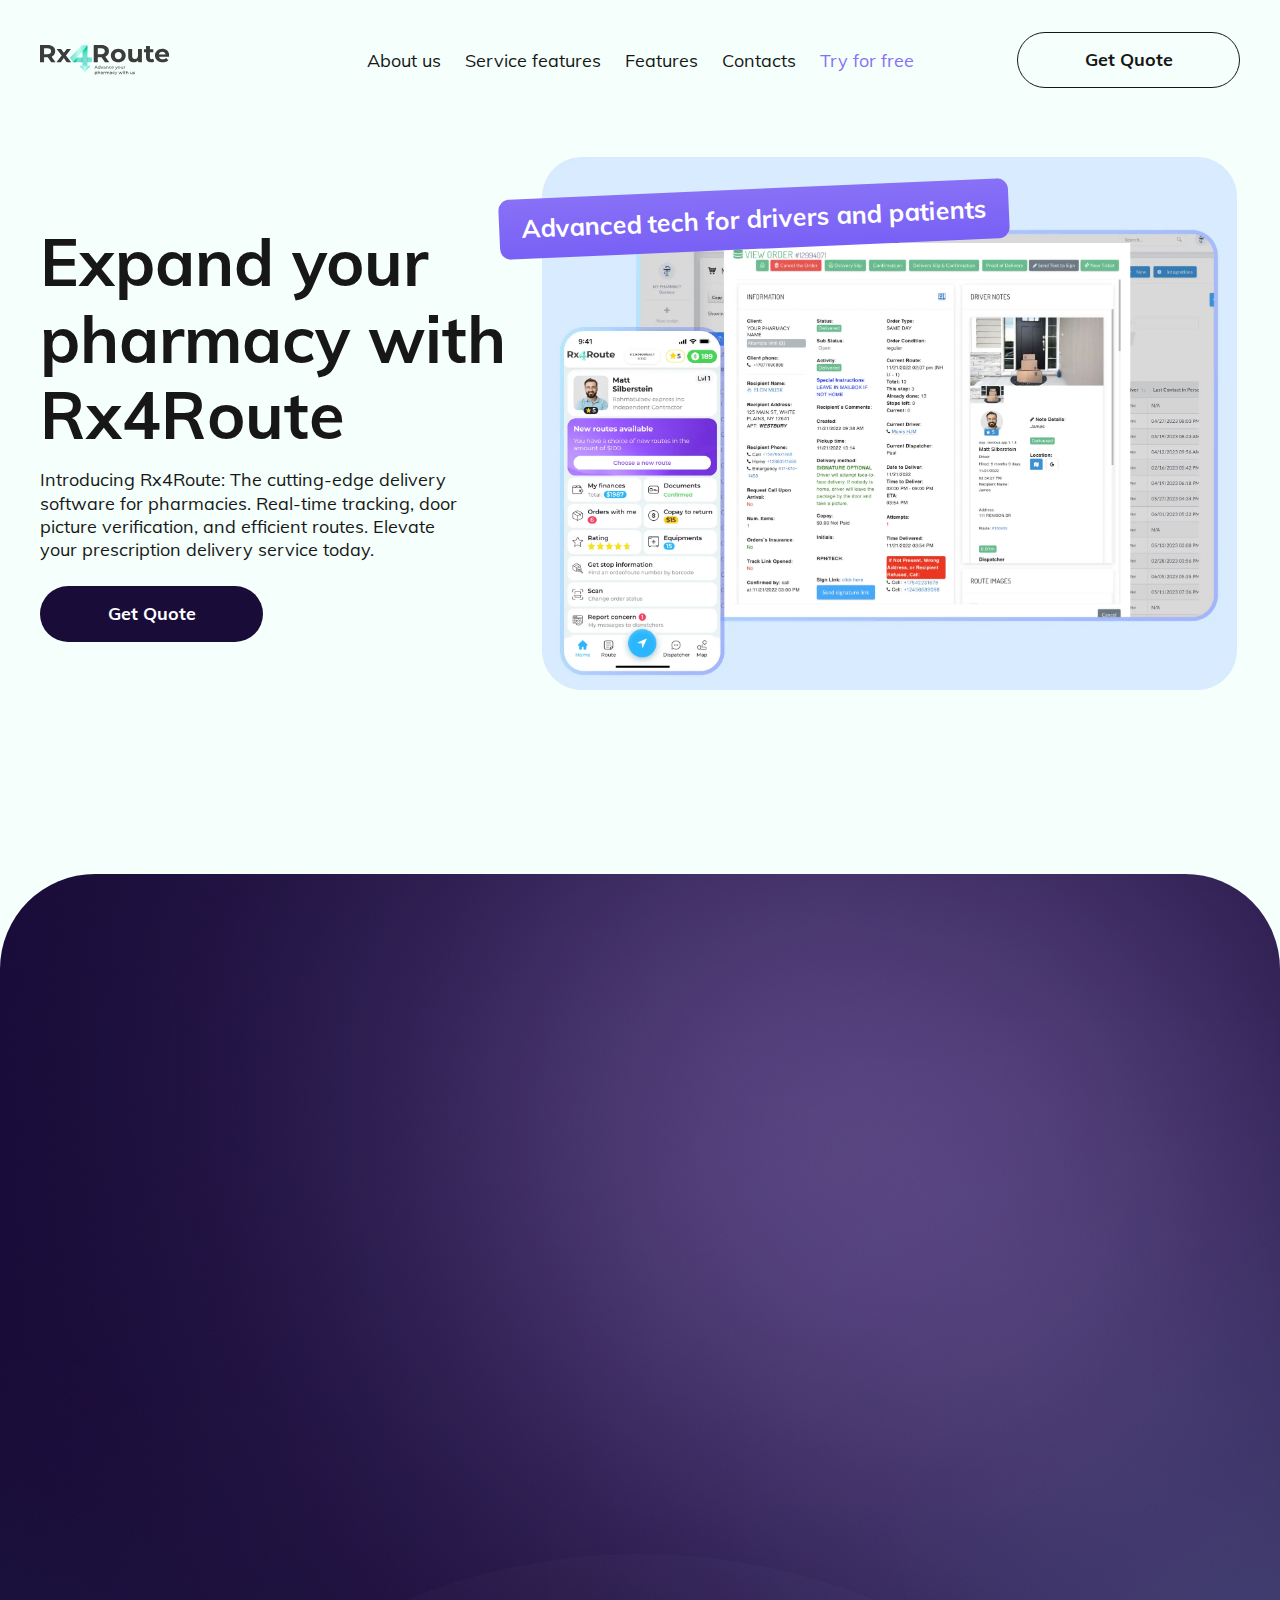
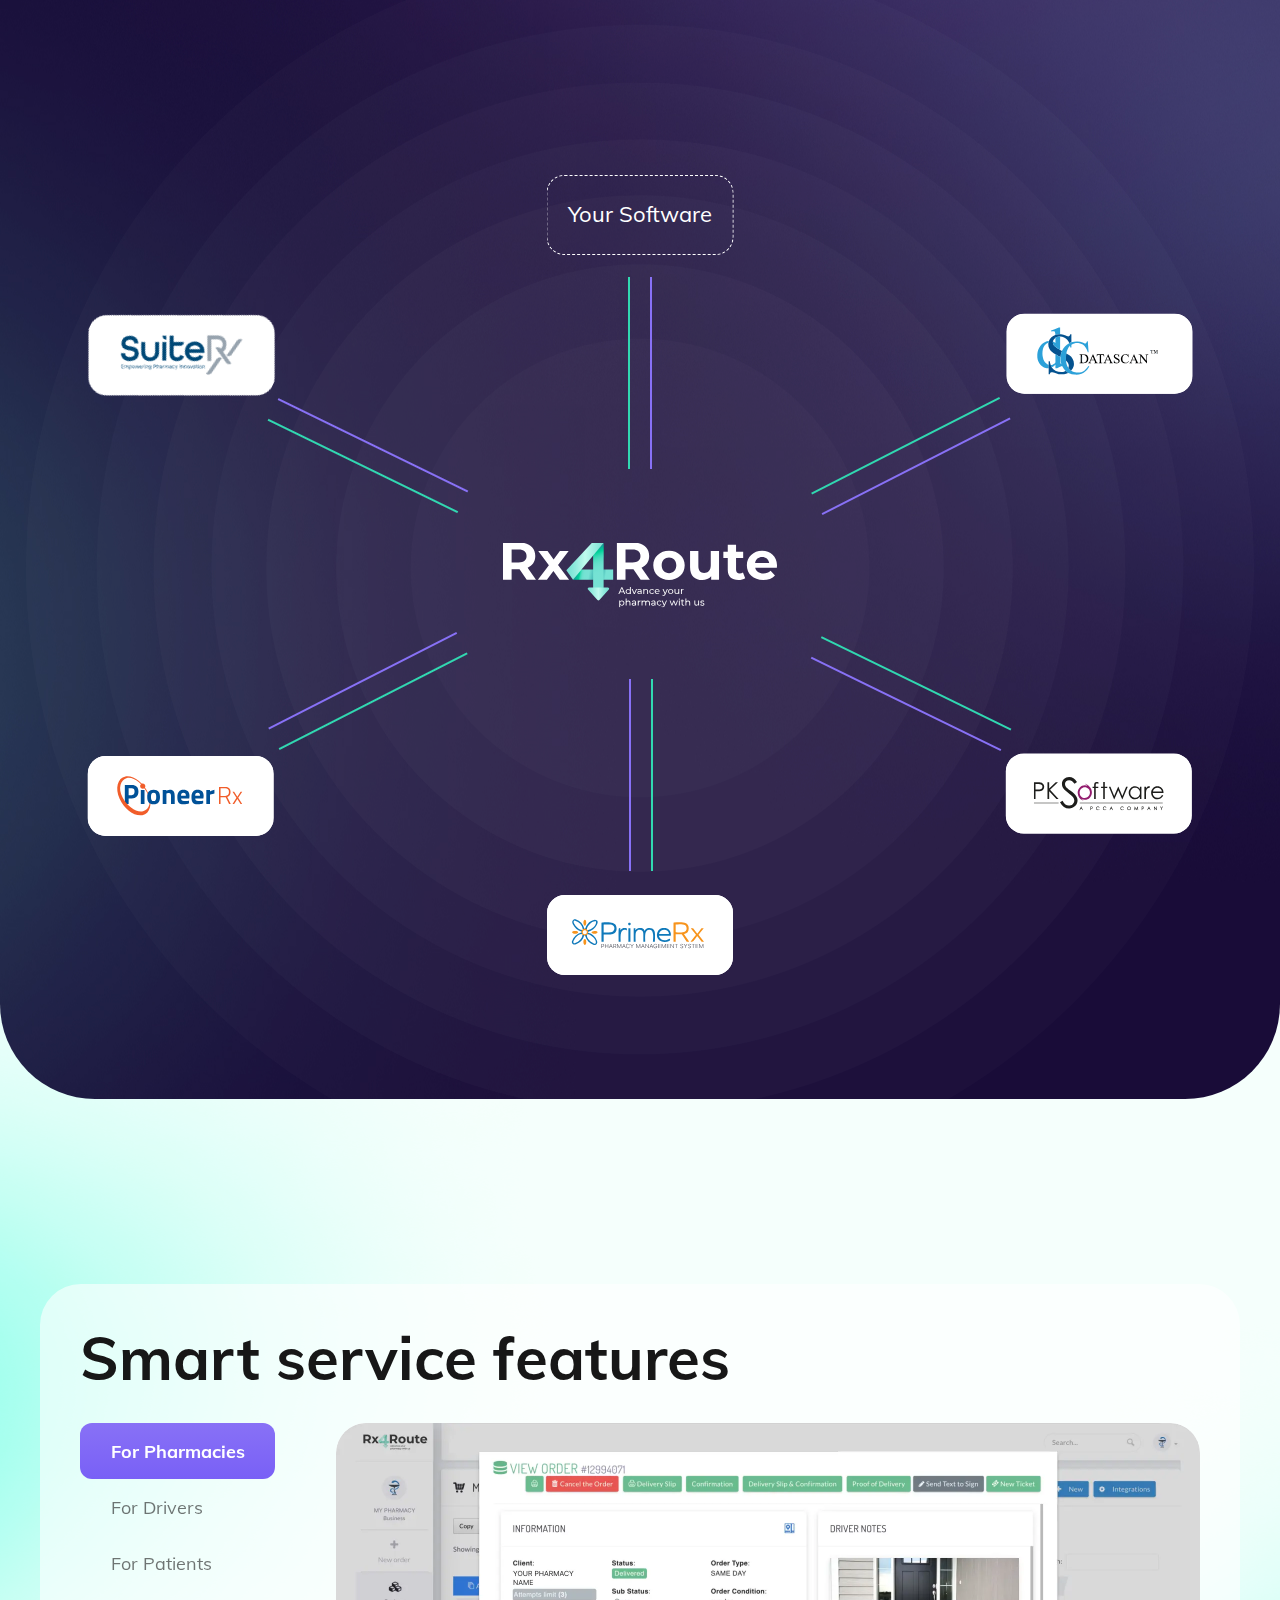
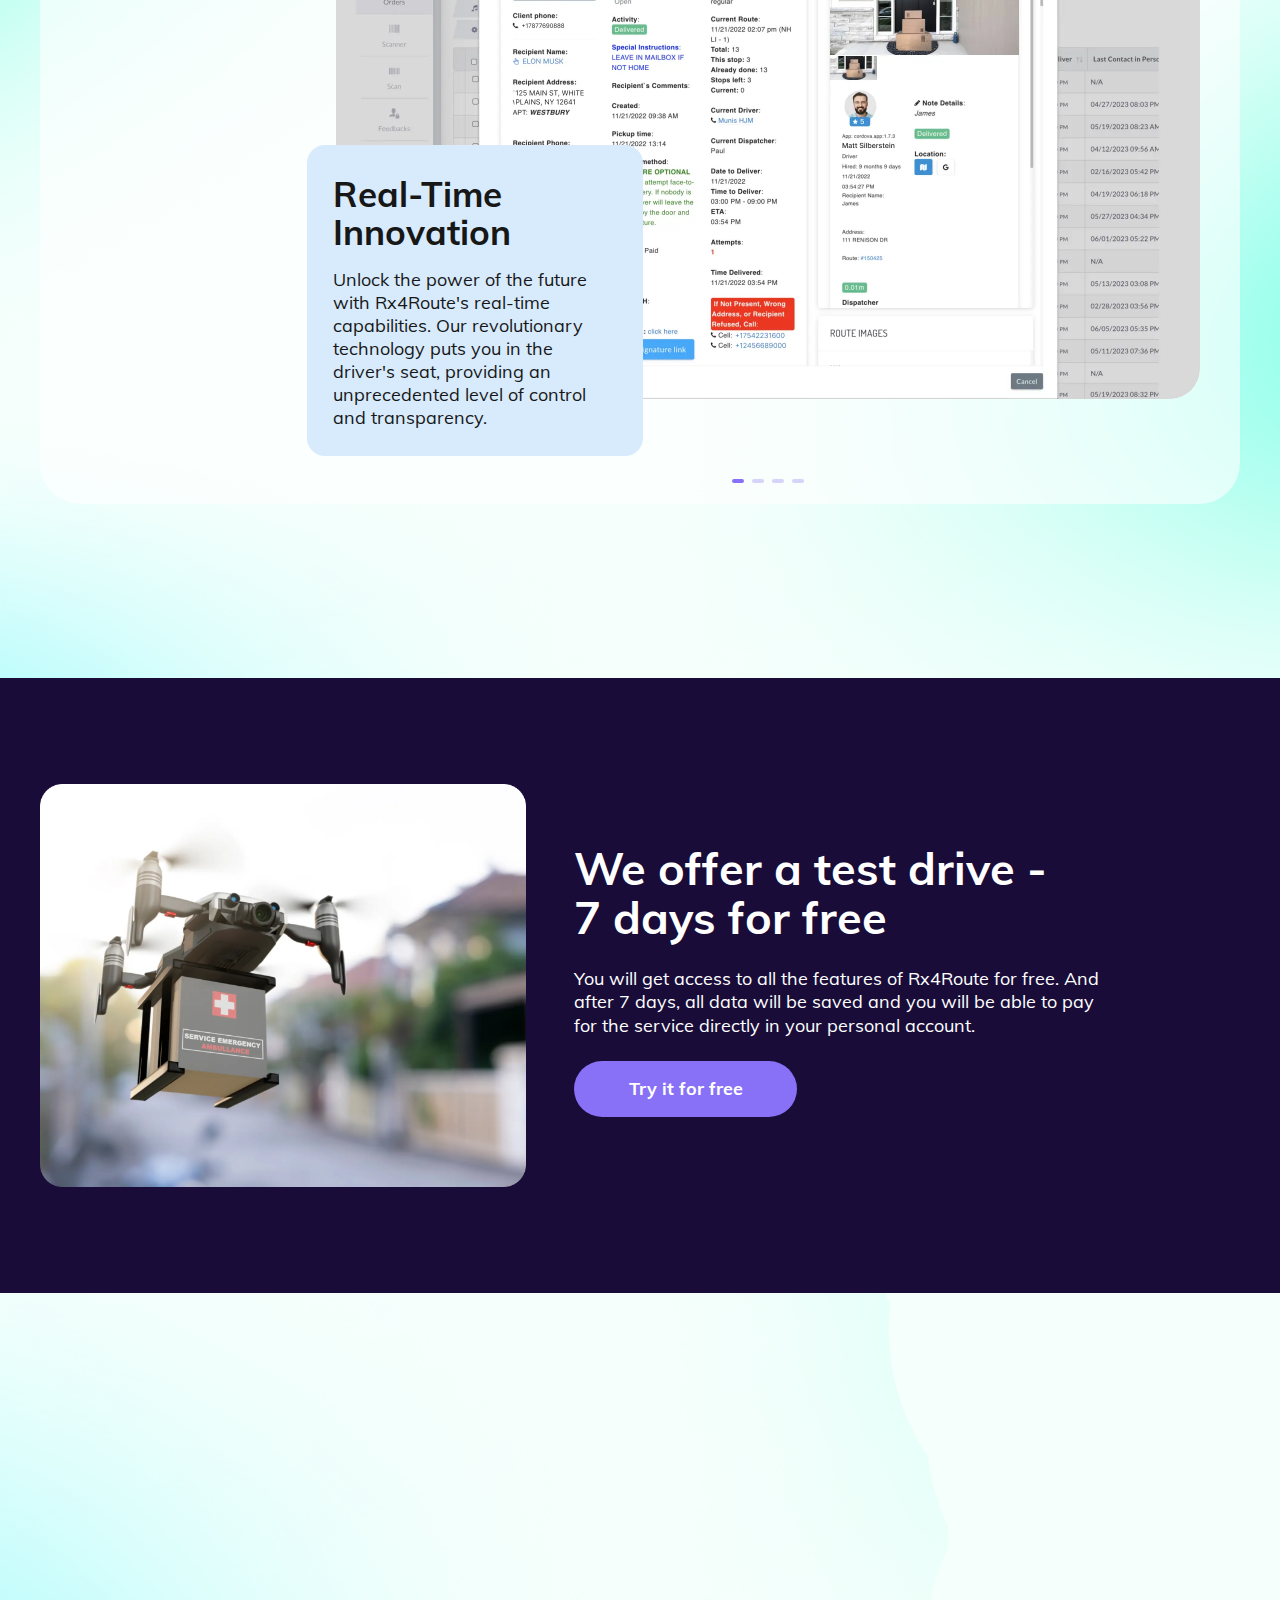
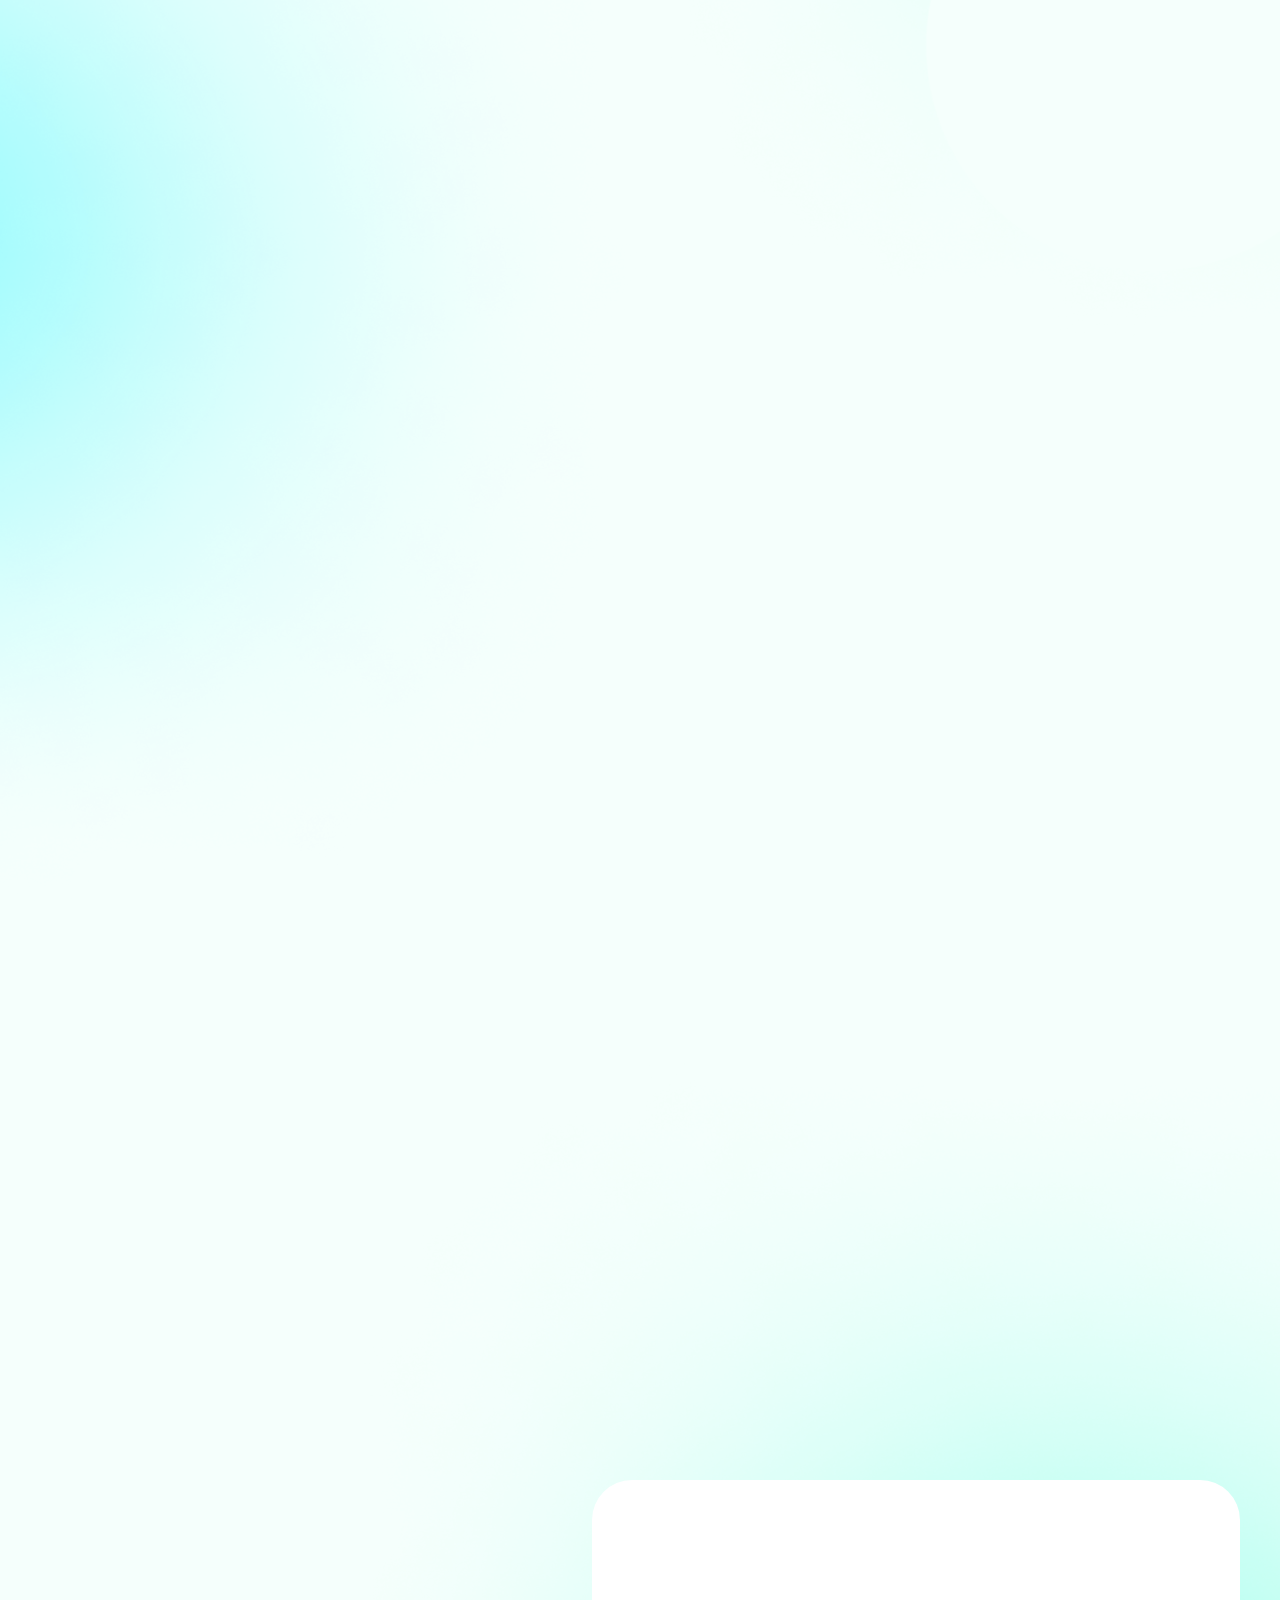
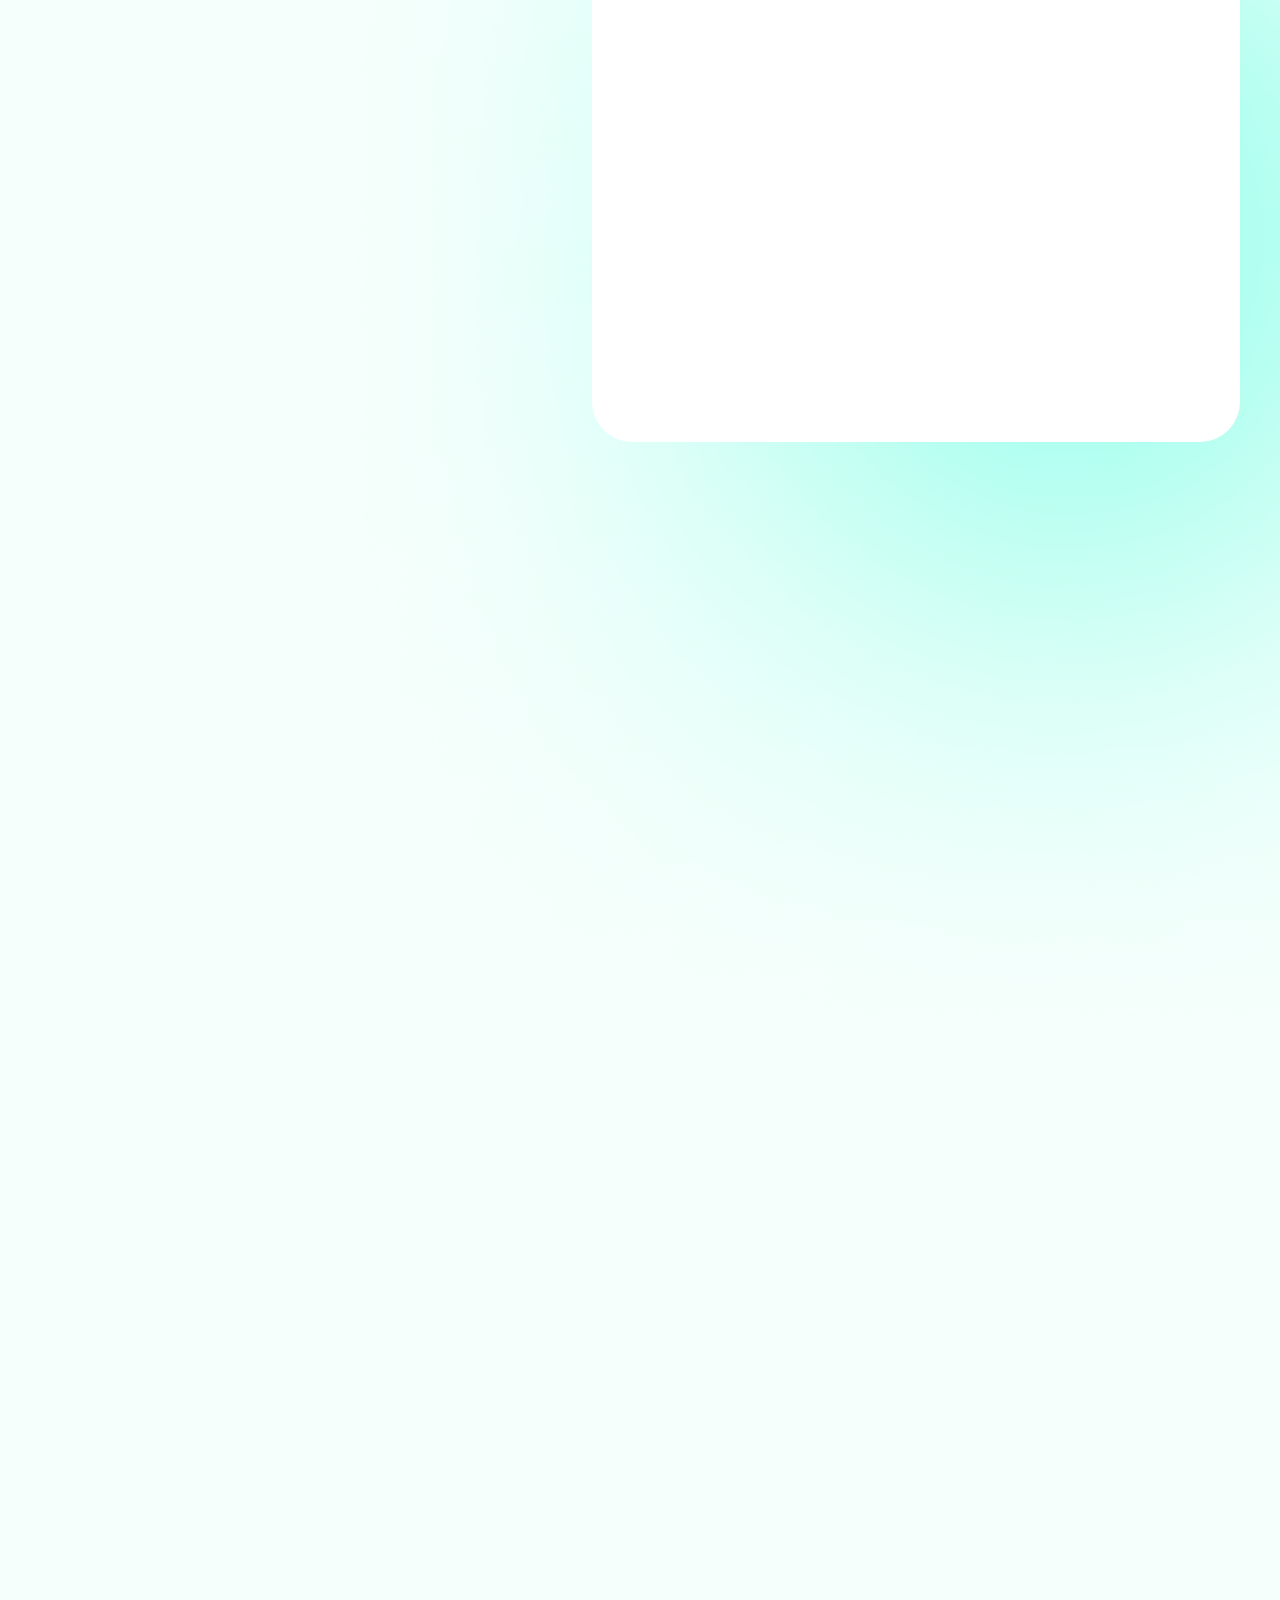
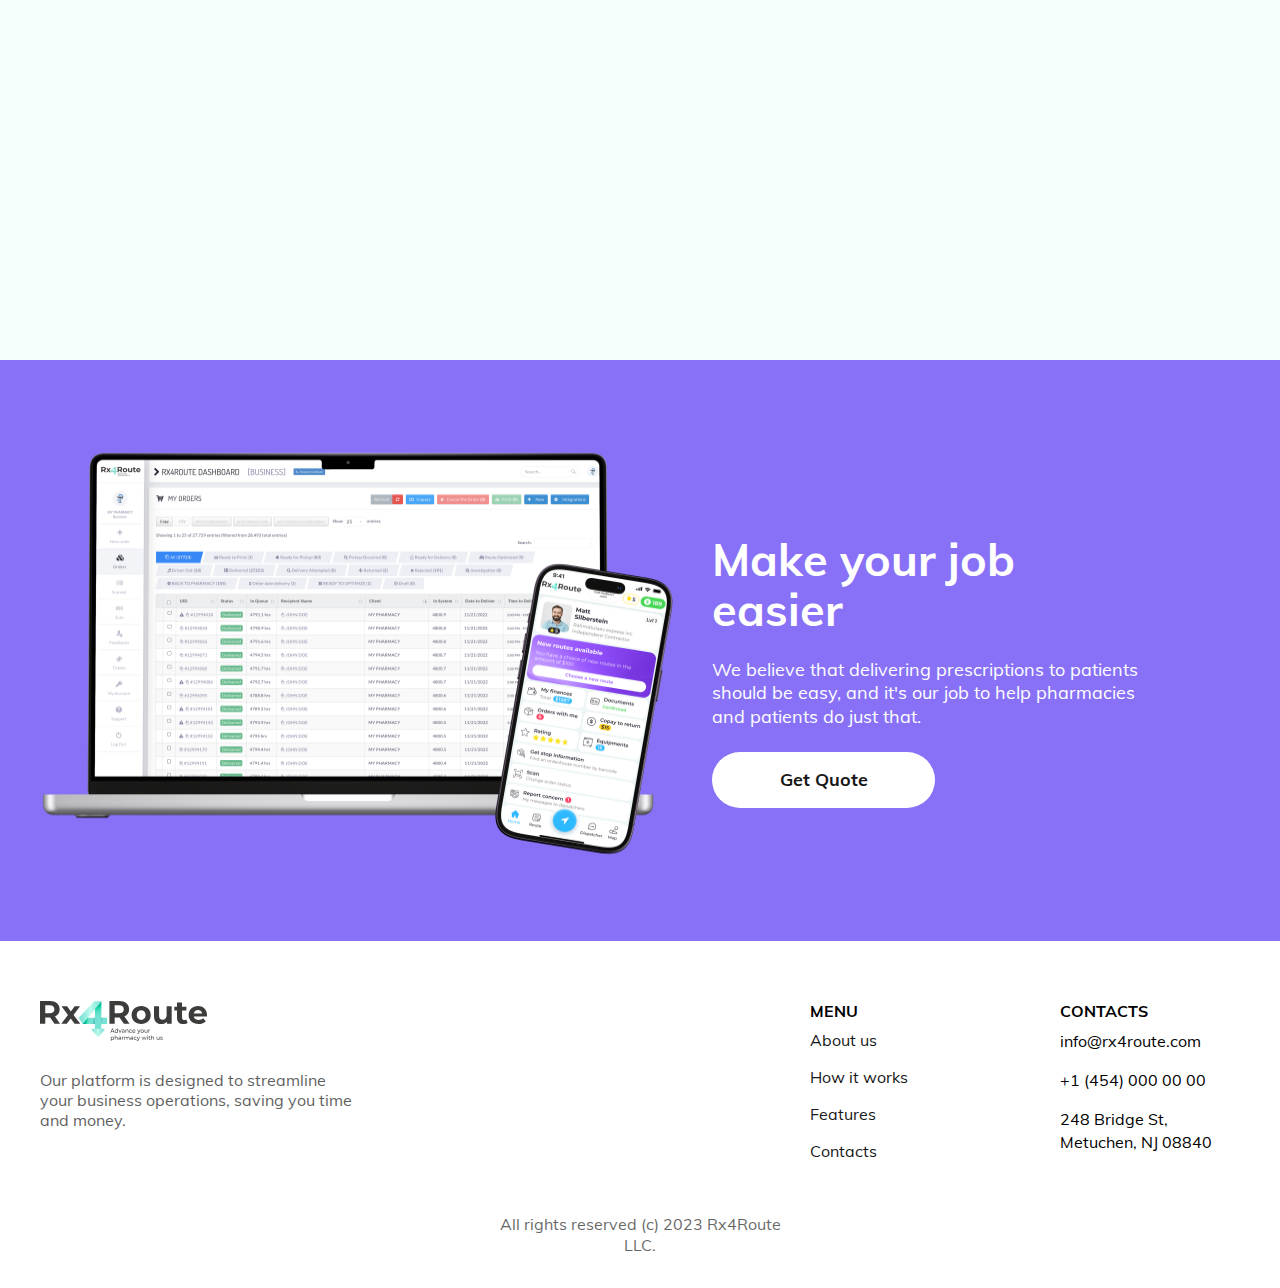
==== commit cde02eb5: "Илья снова молодец" ====
--- a/rx/index.html
+++ b/rx/index.html
@@ -50,17 +50,18 @@
       </nav>
     </header>
     <main class="page-main">
-        <section class="promo container">
-          <h1 class="promo__title hoisting-text--start hoisting-text">Expand your pharmacy with Rx4Route</h1>
+        <section class="promo container hoist">
+          <h1 class="promo__title hoisting-text--main-start hoisting-text">Expand your pharmacy with Rx4Route</h1>
           <p class="promo__text hoisting-text--start hoisting-text">Introducing Rx4Route: The cutting-edge delivery software for pharmacies. Real-time tracking, door picture verification, and efficient routes. Elevate your prescription delivery service today.</p>
           <button class="promo__button button button--dark hoisting-text--start hoisting-text booking-button" type="button">Get Quote</button>
-          <picture>
-            <source type="image/webp" srcset="./img/promo-desktop@3x.webp">
-            <img class="promo__img" src="./img/promo-desktop@3x.png" alt="">
-          </picture>
-        
-          <!-- <div class="promo__img-container">
-          </div> -->
+            <picture>
+              <source type="image/webp" srcset="./img/promo-desktop@3x.webp">
+              <img class="promo__img" src="./img/promo-desktop@3x.png" alt="">
+            </picture>
+            <!-- <img class="promo__img--plashka hoisting__element hoisting__element--not-visible-100" src="./img/promo-plashka.svg" alt=""> -->
+            <div class="promo__img--plashka hoisting__element hoisting__element--not-visible-100">
+              Advanced tech for drivers and patients
+            </div>
         </section>
         <div class="subpromo-wrapper">
           <section class="subpromo container" id="features">
@@ -187,8 +188,8 @@
                   <div class="simple-slider">
                     <ul class="simple-slider__text-block simple-texts text-zero ">
                       <li class="simple-texts__description simple-texts__description--sky position position--left-bottom">
-                        <h4 class="simple-texts__title title-4">Driver Management</h4>
-                        <p class="simple-texts__text">Easily manage your driver capacity and schedules through our intuitive platform. Assign deliveries based on driver availability and proximity, ensuring optimized resource allocation and timely prescription deliveries.</p>
+                        <h4 class="simple-texts__title title-4">Real-Time Innovation</h4>
+                        <p class="simple-texts__text">Unlock the power of the future with Rx4Route&#x27;s real-time capabilities. Our revolutionary technology puts you in the driver&#x27;s seat, providing an unprecedented level of control and transparency.</p>
                       </li>
                       <li class="simple-texts__description simple-texts__description--pistachios position position--right-bottom">
                         <h4 class="simple-texts__title title-4">Seamless Integration</h4>
@@ -210,7 +211,7 @@
                             <picture>
                               <source type="image/webp" srcset="./img/slide-features/pharmacies/driver-management.webp 1x, ./img/slide-features/pharmacies/driver-management@2x.webp 2x">
                               <img class="slider-item__pic" src="./img/slide-features/pharmacies/driver-management.jpg" srcset="./img/slide-features/pharmacies/driver-management@2x.jpg 2x"
-                                alt="Driver Management">
+                                alt="Real-Time Innovation">
                             </picture>
                           </div>
                         </li>
@@ -235,8 +236,8 @@
                         <li class="slider__item slider-item swiper-slide">
                           <div class="slider-item__picture">
                             <picture>
-                              <source type="image/webp" srcset="./img/slide-features/pharmacies/driver-management-1.webp 1x, ./img/slide-features/pharmacies/driver-management-1@2x.webp 2x">
-                              <img class="slider-item__pic" src="./img/slide-features/pharmacies/driver-management-1.jpg" srcset="./img/slide-features/pharmacies/driver-management-1@2x.jpg 2x"
+                              <source type="image/webp" srcset="./img/slide-features/pharmacies/last.webp 1x, ./img/slide-features/pharmacies/last@2x.webp 2x">
+                              <img class="slider-item__pic" src="./img/slide-features/pharmacies/last.jpg" srcset="./img/slide-features/pharmacies/last@2x.jpg 2x"
                                 alt="Driver Management">
                             </picture>
                           </div>
--- a/rx/css/style.min.css
+++ b/rx/css/style.min.css
@@ -1,2 +1,2 @@
-@keyframes push{0%,25%,to{translate:0 0}75%{translate:60px 0}}@keyframes activating{0%{opacity:0}25%{opacity:0;transform:translateY(-5px)}to{opacity:1;transform:translateY(0)}}@keyframes in{0%{top:0;opacity:0}25%{top:0;opacity:1}75%{top:100%;opacity:1}to{opacity:0;top:100%}}@keyframes out{0%{top:100%;opacity:0}25%{top:100%;opacity:1}75%{top:0;opacity:1}to{opacity:0;top:0}}@font-face{font-family:"Mulish";font-style:normal;font-weight:300;font-display:swap;src:local(""),url(../fonts/Mulish-Light.woff2)format("woff2"),url(../fonts/Mulish-Light.woff)format("woff")}@font-face{font-family:"Mulish";font-style:normal;font-weight:400;font-display:swap;src:local(""),url(../fonts/Mulish-Regular.woff2)format("woff2"),url(../fonts/Mulish-Regular.woff)format("woff")}@font-face{font-family:"Mulish";font-style:normal;font-weight:700;font-display:swap;src:local(""),url(../fonts/Mulish-Bold.woff2)format("woff2"),url(../fonts/Mulish-Bold.woff)format("woff")}@font-face{font-family:"Mulish";font-style:normal;font-weight:600;font-display:swap;src:local(""),url(../fonts/Mulish-SemiBold.woff2)format("woff2"),url(../fonts/Mulish-SemiBold.woff)format("woff")}img{max-width:100%;height:auto}a{text-decoration:none}ul{margin:0;list-style:none}h1,h2,h3,h4,h5,h6,p{padding:0;margin:0}.swiper{width:600px;height:300px}.container,ul{padding:0}@media (min-width:768px){.container{padding:0}}@media (min-width:1280px){.container{width:1200px;margin:0 auto;padding:0}}.visually-hidden{position:absolute;width:1px;height:1px;margin:-1px;border:0;padding:0;white-space:nowrap;-webkit-clip-path:inset(100%);clip-path:inset(100%);clip:rect(0 0 0 0);overflow:hidden}.only--mobile{display:inline-block}@media (min-width:768px){.only--mobile{display:none}}.only--tablet{display:none}@media (min-width:768px){.only--tablet{display:inline-block}}@media (min-width:1280px){.only--tablet{display:none}}.only--desktop{display:none}@media (min-width:1280px){.only--desktop{display:inline-block}}.button{background:0 0;border:0;display:block;font-size:18px;font-style:normal;font-weight:700;line-height:20px;padding:18px 15px;min-width:87px;border-radius:54px;font-family:"Mulish","Arial",sans-serif}.button--bordered{border:1px solid #171717;color:#171717}.button--bordered:hover,.button--dark{background-color:#190c39;color:#fff}.button--dark:hover,.button--purple{background-color:#8871f6;color:#fff}.button--purple:hover,.button--white{background-color:#fff;color:#8871f6}.button--white{color:#171717}.button--white:hover{background-color:#171717;color:#fff}.button--squared{font-size:18px;line-height:21px;color:rgba(23,23,23,.6);border-radius:12px;background-color:transparent;transition:background-color 1s;font-weight:400;cursor:pointer}.button--squared.active,.button--squared:hover{color:#171717;border-color:transparent}.button--squared.active{background-image:linear-gradient(180deg,#8871f6 0,#7960f6 100%);color:#fff;font-weight:700}.hoist{z-index:10}.hoisting__element{z-index:10;opacity:1;translate:0 0}.hoisting__element,.hoisting__element--main-pic{transition:all 1.5s ease-out}.hoisting__element--pionerrx{transition:all 2s ease-out}.hoisting__element--datascan{transition:all 2.5s ease-out}.hoisting__element--suitrx{transition:all 3s ease-out}.hoisting__element--pksoftware{transition:all 3.5s ease-out}.hoisting__element--not-visible-widgets{translate:0 400px;opacity:0}.hoisting__element--not-visible{translate:0 200px;opacity:0}.hoisting-text{transition:all 1.5s;transform:translateY(0);opacity:1}.hoisting-text--start{opacity:0;transform:translateY(100%)}.push-right--animation{animation:push .8s ease-in}@media (min-width:1280px){.push-right--animation{animation:none}}.page{height:100%;scroll-behavior:smooth}.page-body{margin:0;padding:0;font-family:"Mulish","Arial",sans-serif;font-weight:400;font-style:normal;font-size:16px;line-height:21px;background-color:#f5fffc;background-image:url(../img/background-414.png);background-position:0 0;background-size:cover;color:#171717;overflow-x:hidden;min-height:100%;display:flex;flex-direction:column}@media (min-width:768px){.page-body{background:#f5fffc url(../img/background-768.png)no-repeat 0 0;background-size:cover}}@media (min-width:1280px){.page-body{background:#f5fffc url(../img/background-1280.png)no-repeat 0 0;background-size:cover}}.page-body--hidden,.page-header{overflow:hidden}.page-header{padding:32px 16px 24px;position:relative}.page-header--white{background-color:#fff;overflow:visible}.page-header--menu-oppened{height:100vh}.page-header__container{display:flex;justify-content:space-between;align-items:center}.page-header__toggle-container{width:27px;height:19px}.page-header__toggle{display:block;position:relative;width:100%;height:100%;background:0 0;padding:0;margin:0;border:0;cursor:pointer}.page-header__toggle::before{content:"";position:absolute;top:50%;left:50%;transform:translate(-50%,-50%) rotate(45deg);transition:.5s}.page-header__toggle span,.page-header__toggle::after,.page-header__toggle::before{width:100%;height:3px;background-color:#171717;border-radius:10px}.page-header__toggle::after{content:"";position:absolute;bottom:50%;left:50%;transform:translate(-50%,50%) rotate(-45deg);transition:.5s}.page-header__toggle span{display:none}.page-header__button{width:223px;padding:17px 32px}.page-header__button,.page-header__button--oppened{position:absolute;bottom:24px}.page-header__toggle--closed{height:19px}.page-header__toggle--closed::after,.page-header__toggle--closed::before{transform:none}.page-header__toggle--closed::before{top:0;left:0}.page-header__toggle--closed::after{bottom:0;left:0}.page-header__toggle--closed span{display:block}@media (min-width:768px){.page-header{padding-left:60px;padding-right:60px;background-color:transparent}.page-header--white{background-color:#fff}}@media (min-width:1280px){.page-header{padding:32px 0;margin-bottom:32px;display:flex;align-items:center;min-width:56px}.page-header__container{margin-right:197px}.page-header__toggle-container{display:none}.page-header__button{margin-left:auto;position:initial}.page-header__logo-link{width:130px;height:31px}}.page-main{flex-grow:1}.page-footer{background:#fff;padding:48px 16px 32px}.page-footer__text{width:285px;opacity:.7;font-size:16px;line-height:125%;margin-bottom:32px;margin-top:16px}.page-footer__menu{display:flex;justify-content:space-between;margin:0 0 56px}.page-footer__menu-title{color:#000;text-transform:uppercase;font-weight:700;margin-bottom:8px}.page-footer__item{margin-bottom:16px}.page-footer__item:last-child{margin:0}.page-footer__link{color:#171717;display:block;width:100%}.page-footer__link:hover{opacity:.5}.page-footer__address,.page-footer__address-link{color:#000;font-size:16px;font-style:normal;line-height:143%}.page-footer__address-link{font-weight:400;margin-bottom:16px}.page-footer address{display:flex;flex-direction:column}.page-footer__address{width:180px}.page-footer__copyright{color:#000;font-size:14px;font-weight:400;opacity:.6;width:275px;margin:0 auto;text-align:center}@media (min-width:768px){.page-footer{padding:40px 60px 24px}.page-footer__logo-link{display:inline-block;cursor:pointer}.page-footer__logo{display:block;width:130px;height:31px}.page-footer__menu{justify-content:flex-start;margin-bottom:52px}.page-footer__text{font-size:16px;width:316px}.page-footer__menu-container:first-child{margin-right:152px}}@media (min-width:1280px){.page-footer{padding:60px 0 32px}.page-footer__logo{width:168px;height:40px}.page-footer__text{margin-bottom:0;margin-top:24px}.page-footer__flex-container{display:flex}.page-footer__menu{margin-left:auto}.page-footer__copyright{font-size:16px;width:312px}}.menu,.menu--oppened{height:calc(100vh - 97px)}.menu{margin:24px 0 0;transform:translateX(100vw);transition:1s;position:absolute;background:#fff;z-index:100;width:100%;padding-top:8px;left:0;padding-left:16px;box-sizing:border-box}.menu--oppened{transform:translateX(0)}.menu__item,.menu__list{margin:0 0 32px}.menu__link{display:block;width:100%;font-size:18px;color:#171717}.menu__link:hover{opacity:.5}.menu__link--desk{display:none}@media (min-width:768px){.menu__link--desk{display:block}}@media (min-width:1280px){.menu,.menu__list{display:flex;margin:0}.menu{transform:none;height:auto;width:100%;position:initial;padding:0;background:0 0}.menu__list{align-items:center}.menu__item{margin:0 24px 0 0}.menu__item:last-child{margin:0}.menu__link--desk{color:#8871f6}}.promo{padding:32px 16px 0;margin-bottom:80px}.promo__text,.promo__title{margin:0 auto 24px;text-align:center}.promo__title{font-weight:700;font-size:42px;line-height:110%;max-width:382px}.promo__text{max-width:340px;font-size:16px;line-height:130%}.promo__brake{display:none}.promo__button{width:100%;margin-bottom:40px}.promo__img{display:block;margin:0 auto}@media (min-width:768px){.promo{margin-bottom:136px;padding-left:60px;padding-right:60px}.promo__title{font-size:50px;line-height:118%;width:565px;max-width:565px}.promo__text{max-width:552px;font-size:18px}.promo__button{width:223px;margin:0 auto 48px}.promo__brake{display:block}}@media (min-width:1280px){.promo{padding:0;margin-bottom:232px;position:relative}.promo__title{font-size:65px;width:491px;text-align:left;margin:0 0 14px;padding-top:72px}.promo__text{width:431px;text-align:left;margin:0 0 24px;font-family:Mulish;font-size:18px;line-height:130%}.promo__button{margin:0}.promo__img{position:absolute;top:5px;right:3px;width:736px;height:532px}}.subpromo{color:#fff;padding:24px 16px 83px;width:100%;box-sizing:border-box;overflow:hidden;z-index:10;position:relative}.subpromo__title{width:371px;text-align:left;margin-bottom:24px}.subpromo__text{line-height:130%;margin-bottom:16px;width:369px}.subpromo__text--second{margin-bottom:40px}.subpromo__card-container{position:relative;width:100%;height:235px;margin:0 auto 72px}.subpromo__card,.why__widget-first-block span{display:flex;align-items:center;position:absolute}.subpromo__card{box-sizing:border-box;padding-top:32px;padding-left:8px;padding-right:8px;border-radius:24px;flex-direction:column}.subpromo__card--first{top:81px;right:calc(50% + 20px);width:171px;height:194px;background:#76e3d4;transform:rotate(-5deg);z-index:100}.subpromo__card--second{top:5px;left:calc(50% - 14px);width:226px;min-height:299px;transform:rotate(11deg);background:#cbd2f9;padding-top:15px}.subpromo__icon{margin-bottom:14px}.subpromo__icon--world{margin-right:17px;transform:rotate(-12deg)}.subpromo__card-text{color:#3c3c3b;text-align:center;font-size:16px}.subpromo__card-text--first{width:124px}.subpromo__card-text--second{width:197px}@media (min-width:768px){.subpromo{padding:48px 60px 64px}.subpromo__text,.subpromo__title{width:481px;margin:0 auto 24px;text-align:center}.subpromo__text{width:482px}.subpromo__text--second{margin-bottom:48px}}@media (min-width:1280px){.subpromo{padding:80px 0 100px;width:1200px}.subpromo__title{width:763px;text-align:left;margin:0 0 32px}.subpromo__text{font-family:Mulish;font-size:18px;line-height:130%;width:531px;text-align:left;margin:0 0 14px}.subpromo__card-container{position:absolute;width:470px;top:131px;right:65px;height:355px}.subpromo__card--first{width:174px;height:193px;box-sizing:border-box;z-index:1000;top:69px;right:calc(50% + 17px)}.subpromo__card--second{width:253px;min-height:206px;padding:0 0 23px;top:30px;transform:rotate(8deg)}.subpromo__card-text{font-family:Mulish;font-size:18px;font-style:normal;font-weight:400;line-height:130%}.subpromo__card-text--second{width:195px}.subpromo__icon--fan{margin-bottom:15px;margin-top:0}.subpromo__icon--world{margin-top:14px}}.title-2{font-size:30px;font-style:normal;font-weight:700;line-height:120%}@media (min-width:768px){.title-2{font-size:35px;line-height:110%}}@media (min-width:1280px){.title-2{font-size:60px}}.title-3{font-size:28px;font-weight:700;line-height:110%}.title-3--white{color:#fff}@media (min-width:768px){.title-3{font-size:30px}.title-3--big{font-size:45px}}@media (min-width:1280px){.title-3{font-size:45px}}.title-4{font-size:26px;font-weight:700;line-height:110%}@media (min-width:768px){.title-4{font-size:28px}}@media (min-width:1280px){.title-4{font-size:35px}}.test-drive{background:#190c39;padding:56px 16px 48px;color:#fff}.test-drive__title{width:305px;text-align:center;margin:0 auto 16px}.test-drive__subtitle{max-width:330px;text-align:center;margin:0 auto 32px;font-size:16px;line-height:130%;font-weight:400}.test-drive__button{width:100%;margin-bottom:32px}.test-drive__img{display:block;margin:0 auto}@media (min-width:768px){.test-drive{padding:56px 60px}.test-drive__title{margin:0 auto 24px;width:445px}.test-drive__subtitle{max-width:482px;margin-bottom:24px}.test-drive__button{width:334px;margin:0 auto 48px}}@media (min-width:1280px){.test-drive{padding:106px 0}.test-drive__title{width:480px;margin:0 0 24px;text-align:left}.test-drive__subtitle{font-family:Mulish;font-size:18px;line-height:130%;text-align:left;margin:0 0 24px;max-width:537px}.test-drive__button{width:223px;margin:0}.test-drive__block-1{margin-left:48px;padding-top:60px}.test-drive__flex-container{display:flex;flex-direction:row-reverse;justify-content:flex-end}.test-drive__img{display:block;width:486px;height:403px;margin-right:auto}}.why{padding:136px 16px 0;width:100%;box-sizing:border-box;overflow:hidden;position:relative;z-index:10}.why__title{width:260px;margin:0 0 16px}.why__subtitle{max-width:365px;margin:0 0 48px;text-align:left}.why__item-title{width:310px;margin:0 0 16px}.why__description{max-width:400px;margin:0 0 24px}.why__description--timely{max-width:340px}.why__map{position:relative;margin:0 auto 90px;max-width:382px;width:100%;box-sizing:border-box}.why__map--bg{border-radius:40px;background:#fff;padding:73px 30px 73px 26px;margin-bottom:64px;min-height:385px}.why__pic-main{max-width:382px}.why__pic-driver,.why__pic-time{display:inline-block;position:absolute}.why__pic-driver{width:214px;height:125px;top:13px;right:-39px}.why__pic-time{left:-27px;bottom:-56px;width:151px;height:157px}.why__pic-widgets{width:260px;height:194px;position:absolute;bottom:-41px;right:-25px}.why__svg-container{position:absolute;width:140px;height:79px;border-radius:22px;box-shadow:0 27px 45px 0 rgba(0,0,0,.1)}.why__svg-container--primerx{top:20px;left:90px}.why__svg-container--datascan{top:91px;left:12px;z-index:1}.why__svg-container--pioneerrx{top:56px;right:3px}.why__svg-container--suitrx{bottom:75px;right:3px}.why__svg-container--pksoftware{bottom:25px;right:110px}.why__map-svg{width:140px;height:79px}.slogan img,.why__pic{display:block;margin:0 auto}.why__widget-time{width:140px;padding:10px 20px;box-shadow:0 27px 45px 0 rgba(0,0,0,.2);box-sizing:border-box;background:#fff;border-radius:10px;transform:rotate(8deg);position:absolute;left:0;bottom:-50px}.why__widget-text,.why__widget-title{font-family:"Montserrat";color:#24222f}.why__widget-title{font-weight:500;font-size:10px;opacity:.4}.why__widget-text{font-weight:600;font-size:12px}.why__widget-text--white{color:#fff}.why__widget-text--bg{display:inline-block;background-color:#171717;border-radius:12px;color:#f1f1f1;padding:1px 7px}.why__widget-name{position:absolute;top:20px;right:-20px;padding:7px 10px;border-radius:20px;background:#fff;display:grid;grid-template-columns:auto auto;grid-template-rows:auto auto;gap:5px;font-family:"Monserrat";box-sizing:border-box;box-shadow:0 27px 45px 0 rgba(0,0,0,.2)}.why__widget-first-block{grid-column:1/2;grid-row:1/-1;position:relative;align-self:center}.why__widget-first-block span{justify-content:center;background:#171717;color:#fff;width:30px;height:18px;border-radius:9px;bottom:-7px;left:50%;transform:translateX(-50%)}.why__widget-second-block{background:#44d453;color:#fff;border-radius:15px;padding:1px 8px}.why__widget-second-block svg{margin-left:5px}.why__img-hipa{width:185px;height:148px;position:absolute;right:-37px;bottom:-36px}.why__img-dashboard{display:block}.why__bundl{display:flex;flex-direction:column;position:absolute;top:-50%;left:50%;width:140px;height:120px;padding:15px;background:#fff;border-radius:10px;box-shadow:0 15px 20px 0 rgba(0,0,0,.11);box-sizing:border-box;transform:rotate(9deg) translateX(-50%) translateY(50%)}.why__bundl svg{margin-bottom:5px}.why__bundl--tel{background-color:#b9f8ec;width:150px;top:185px;left:185px;transform:rotate(-10deg)}.why__bundl-text{font-size:12px;line-height:120%}.why__description--margin{margin-bottom:24px}.why__communication{display:block}.why__img-tel{position:absolute;bottom:-55px;right:20px}.why__widget-driver-out{width:214px;position:absolute;right:-28px;top:-11px}@media (min-width:768px){.why{padding:160px 60px}.why__title{width:275px;margin:0 auto 24px}.why__title:nth-child(even){margin-left:auto}.why__subtitle{max-width:482px;margin:0 auto 68px;line-height:130%;text-align:center}.why__description{width:399px;font-size:18px;line-height:130%}.why__description--even{margin-left:auto}.why__description--privacy{max-width:450px;width:477px}.why__map,.why__pic-main{max-width:648px}.why__pic-driver{width:362px;height:198px;top:29px;right:-103px}.why__pic-time{width:318px;height:327px;bottom:-136px;left:-73px}.why__pic-widgets{width:465px;height:367px;bottom:-95px;right:-74px}.why__item-title--even{margin-left:auto;width:399px}.why__item-title--privacy{display:block;width:451px}.why__svg-container{width:200px;height:112px}.why__svg-container--primerx{top:-11px;left:90px}.why__svg-container--datascan{top:80px;left:-50px}.why__svg-container--pioneerrx{top:106px;right:-50px}.why__svg-container--suitrx{bottom:75px;right:-55px}.why__svg-container--pksoftware{bottom:0;right:85px}.why__map-svg{width:200px;height:112px}.why__img-hipa{width:296px;height:232px}.why__widget-driver-out{width:366px;position:absolute;right:-61px;top:12px}}@media (min-width:1280px){.why{padding:180px 0 70px;background:url(../img/why-lights.png)no-repeat;background-size:100%auto}.why__title{width:475px}.why__subtitle{max-width:638px;font-family:Mulish;font-size:18px;margin-bottom:120px}.why__description{max-width:460px;width:431px;font-family:Mulish}.why__description--realtime{width:423px}.why__description--scale{width:431px}.why__description--privacy{width:452px}.why__description--timely{width:430px}.why__item{position:relative;margin-bottom:310px}.why__item--scale{margin-bottom:420px}.why__item-title{width:450px;padding-top:100px}.why__item-title--realtime{width:423px}.why__item-title--privacy{width:452px}.why__map--moderntech{position:absolute;top:3px;right:44px}.why__map--realtime{position:absolute;top:0;left:0}.why__map--scale{position:absolute;top:0;right:0}.why__map--privacy{position:absolute;top:0;left:0}.why__map--timely{position:absolute;top:0;right:52px}.why__pic-driver{top:-4px;right:-111px;width:337px;height:196px}.why__pic-time{bottom:-152px;left:-61px}.why__communication{border-radius:40px}.why__img-hipa{width:386px;height:302px;bottom:-85px}.why__widget-driver-out{right:-90px}}.slogan{background:#8871f6;color:#fff;padding:48px 16px 32px}.slogan__title{max-width:280px;margin:0 auto 16px;text-align:center}.slogan__subtitle{max-width:382px;margin:0 auto 32px;text-align:center}.slogan__button{width:100%;margin:0 0 56px}@media (min-width:768px){.slogan{padding:48px 60px 32px}.slogan__subtitle,.slogan__title{max-width:445px;margin-bottom:24px}.slogan__subtitle{font-size:18px;line-height:130%;max-width:435px}.slogan__button{width:223px;margin:0 auto 64px}}@media (min-width:1280px){.slogan{padding:72px 0}.slogan__block-1{margin-left:20px;padding-top:103px}.slogan__subtitle,.slogan__title{margin:0 0 24px;text-align:left}.slogan__subtitle{font-family:Mulish;font-size:18px;max-width:444px}.slogan__button{margin:0}.slogan img{width:652px;height:437px;margin:0}.slogan__flex-container{display:flex;flex-direction:row-reverse;justify-content:flex-end}}.subpromo-wrapper{border-radius:40px;overflow:hidden;background:#190c39 url(../img/background-spot-light-414.png)no-repeat 0 0;background-size:cover}@media (min-width:1280px){.subpromo-wrapper{background:#190c39 url(../img/subpromo-background-t.jpg)no-repeat 0 0;background-size:cover;border-radius:95px;position:relative;z-index:5}}.subpromo-slider{color:#fff;padding-bottom:50px}.subpromo-slider__block{height:335px;position:relative}.subpromo-slider__block::before{content:"";width:760px;height:760px;position:absolute;top:-58px;left:50%;transform:translateX(-50%);background:url(../img/circle-bg.png)no-repeat 0 0;background-size:cover}.subpromo-slider__title{width:382px;margin:0 auto 54px;text-align:center}.subpromo__logo-link{display:block;margin:0 auto;width:160px}@media (min-width:768px){.subpromo-slider{padding-bottom:0}.subpromo-slider__block{height:460px;padding-top:71px;box-sizing:border-box}.subpromo-slider__block::before{width:760px;height:760px;top:4px}.subpromo-slider__title{width:542px;margin:0 auto}.subpromo__logo-link{width:222px;height:53px}.subpromo__logo{width:100%}}@media (min-width:1280px){.subpromo-slider__block{height:1091px;position:relative;padding-top:117px}.subpromo-slider__block::before{width:1228px;height:1228px;top:4px}.subpromo-slider__title{width:950px}.subpromo__logo-link{position:absolute;left:50%;transform:translate(-50%,-50%);top:52%;z-index:5;width:294px;height:70px}}.service-features{width:100%;box-sizing:border-box;padding:32px 0 127px}@media (min-width:1280px){.service-features{background:url(../img/slide-features/bg/lights.png)no-repeat 0 0;background-size:100% 100%;margin-top:-106px;position:relative;z-index:1;padding-top:291px;padding-bottom:174px}.service-features--smart{background-image:url(../img/slide-features/bg/smart-light.png)}}.service-features__wrapper{border-radius:40px;overflow:hidden;padding-top:24px;padding-bottom:24px;width:100%}@media (min-width:1280px){.service-features__wrapper{margin:0 auto;max-width:1200px;padding:41px 40px 63px;background:rgba(255,255,255,.6);border-radius:41px;box-sizing:border-box}}.service-features__slider{position:relative;z-index:5;margin-top:-13px}@media (min-width:1280px){.service-features__slider{margin-top:0}.service-features__container{display:flex;justify-content:space-between}}.service-features__title{margin-bottom:23px;padding:0 35px;box-sizing:border-box}@media (min-width:1280px){.service-features__title{padding:0;margin:0 0 32px}}.service-features__buttons-container{position:relative;padding-right:32px;padding-left:32px}@media (min-width:1280px){.service-features__buttons-container{padding:0;margin:0}}.service-features__buttons-wrapper{width:100%;padding-bottom:23px;box-sizing:border-box;position:relative;overflow:auto}@media (min-width:1280px){.service-features__buttons-wrapper{width:240px;overflow:visible;z-index:20}}.service-features__buttons{display:inline-flex;white-space:nowrap;justify-content:space-between;width:100%}@media (min-width:768px){.service-features__buttons{justify-content:flex-start;width:auto}}@media (min-width:1280px){.service-features__buttons{display:block;justify-content:flex-start;width:auto}}.service-features__button{padding:14px 22px 13px;font-size:16px;display:flex;justify-content:center;align-items:center}@media (min-width:768px){.service-features__button{justify-content:flex-start}}@media (min-width:1280px){.service-features__button{font-size:18px;line-height:22px;padding:18px 31px 16px;width:195px;text-align:left;justify-content:flex-start}.service-features__slider{width:879px}}.service-slider__item{position:absolute;top:0;left:0;opacity:0;transition:opacity 1s;z-index:0}.service-slider__item--active{opacity:1;position:relative;z-index:5}.slider{width:100%;height:auto}@media (min-width:1280px){.slider{overflow:hidden}}.slider__container{margin-bottom:24px}.slider-item{padding:0;box-sizing:border-box;position:relative}@media (min-width:1280px){.slider-item{padding:0}}.slider-item__description{padding:26px 26px 37px;border-radius:18px;margin-bottom:9px;background:#b9f8ec}@media (min-width:1280px){.slider-item__description{position:absolute;right:12px;bottom:50px;width:336px}}.slider-item__description--sky{background-color:#d8ebfd}.slider-item__description--pistachios{background-color:#b9f8ec}.slider-item__description--violet{background-color:#e8d5fc}.slider-item__title{margin-bottom:16px}@media (min-width:1280px){.slider-item__picture{border-radius:30px;overflow:hidden}}.slider-item__pic{width:100%;display:block}.phone-slider{margin:0 32px;overflow:hidden}@media (min-width:1280px){.phone-slider{overflow:visible;position:relative;border-radius:30px;background:rgba(185,248,236,.3)}.phone-slider--violet{background-color:rgba(232,213,252,.3)}.phone-slider--pistachios{background-color:rgba(185,248,236,.3)}.phone-slider--sky{background-color:rgba(216,235,253,.3)}}.phone-slider__text-block{margin:0 0 9px}.phone-slider__pagination{position:absolute;bottom:-22px!important;right:0}.simple-slider{margin:0 32px;overflow:hidden}@media (min-width:1280px){.simple-slider{overflow:visible;position:relative;margin:0}}.simple-slider__text-block{margin:0 0 9px}.phone-swiper{width:100%;padding:50px 0;background-color:rgba(232,213,252,.3);border-radius:30px;margin-bottom:25px;display:none}@media (min-width:1280px){.phone-swiper{overflow:hidden;width:740px;margin:0 auto;background:0 0;padding:47px 0}}.service-slider__item--active .phone-swiper{display:block}.phone-slider--violet .phone-swiper{background-color:rgba(232,213,252,.3)}.phone-slider--pistachios .phone-swiper{background-color:rgba(185,248,236,.3)}.phone-slider--sky .phone-swiper{background-color:rgba(216,235,253,.3)}@media (min-width:1280px){.phone-slider .phone-swiper{background-color:transparent}}.phone-swiper__slide{overflow:hidden;transition:.5s;border-radius:20px}@media (min-width:1280px){.phone-swiper__slide{border-radius:40px}}.phone-swiper__slide.swiper-slide-active{opacity:1;z-index:1;transform:translateY(-4px) scale(1.1);margin:0!important}.phone-swiper__slide.swiper-slide-prev{margin-right:-4px!important;margin-left:25px!important}.phone-swiper__slide.swiper-slide-next{margin-left:-4px!important;margin-right:40px!important}.phone-swiper__img{width:100%}.phone-swiper__slide.swiper-slide-active .phone-swiper__img{opacity:1}.simple-texts{position:relative}@media (min-width:1280px){.simple-texts{width:100%;height:100%;left:0;top:0;position:absolute}}.simple-texts__description{padding:26px 26px 37px;border-radius:18px;margin-bottom:9px;background:#b9f8ec;width:100%;box-sizing:border-box;min-height:220px;position:absolute;top:0;left:0;opacity:0;z-index:0;transition:opacity 1s}@media (min-width:768px){.simple-texts__description{min-height:162px}}@media (min-width:1280px){.simple-texts__description{position:absolute;width:336px;transition:opacity .3s;padding:30px 26px 27px;font-size:18px;line-height:23px}}.simple-texts__description--active{opacity:1;z-index:10;position:relative}@media (min-width:1280px){.simple-texts__description--active{position:absolute;top:unset;left:unset;right:unset;bottom:unset;opacity:1;animation:activating 1s}}.simple-texts__description--sky{background-color:#d8ebfd}.simple-texts__description--pistachios{background-color:#b9f8ec}.simple-texts__description--violet{background-color:#e8d5fc}.simple-texts__title{margin-bottom:16px}.phone-texts{position:relative}@media (min-width:1280px){.phone-texts{width:100%;height:100%;left:0;top:0;position:absolute}}.phone-texts__item{padding:26px 26px 37px;border-radius:18px;margin-bottom:9px;background:#b9f8ec;width:100%;box-sizing:border-box;min-height:200px;position:absolute;top:0;left:0;opacity:0;z-index:0;transition:opacity 1s}@media (min-width:1280px){.phone-texts__item{position:absolute;width:336px;transition:none;z-index:-1;padding:30px 26px 27px;font-size:18px;line-height:23px}}.phone-texts__item--active{opacity:1;z-index:10;position:relative}@media (min-width:1280px){.phone-texts__item--active{position:absolute;top:unset;left:unset;right:unset;bottom:unset;opacity:1;animation:activating 1s}}.phone-texts__item--sky{background-color:#d8ebfd}.phone-texts__item--pistachios{background-color:#b9f8ec}.phone-texts__item--violet{background-color:#e8d5fc}.phone-texts__title{margin-bottom:16px}.pagination{display:flex;justify-content:center}@media (min-width:1280px){.pagination{justify-content:center;position:absolute;bottom:-32px!important;left:unset!important;padding-right:0;box-sizing:border-box}.position--left-bottom{left:-29px;bottom:-14px}.position--right-bottom{right:-14px;bottom:30px}.position--right-middle{right:-14px;bottom:108px}}.swiper-pagination-bullet{width:12px;height:4px;border-radius:10px;background-color:#8871f6;opacity:.3;display:block}.swiper-pagination-bullet-active{opacity:1}.softs,.softs__item{height:275px;width:144px}.softs{position:relative;margin:0 auto 24px}.softs__item{position:absolute;top:0;left:0;opacity:0;transition:opacity 1.5s}.softs__item--active{opacity:1}.softs__link{width:160px;height:71px;display:block;position:absolute;top:20px;left:50%;transform:translateX(-50%);background-color:#fff;text-align:center;border-radius:14px}@media (min-width:1280px){.softs__link{border-radius:18px}}.softs__center{border-radius:26px;border:1px dashed #fff;padding:20px 23px;display:inline-block;position:absolute;top:20px;left:50%;transform:translateX(-50%);white-space:nowrap;width:160px;height:71px;box-sizing:border-box;justify-content:center;display:flex;align-items:center}.softs__logo{height:100%;width:auto}.softs__block{padding:0;margin:0;height:154px;width:100%;position:absolute;bottom:0;left:50%;transform:translateX(-50%)}.softs__block::after,.softs__block::before{content:"";height:154px;width:1px;border-left:2px solid #8871f6;position:absolute;bottom:0;left:calc(50% + 12px)}.softs__block::after{border-left:2px solid #31d8b1;left:calc(50% - 12px)}.softs__in{margin:0;color:#fff;border-radius:30px;background-image:linear-gradient(180deg,#8871f6 0,#7960f6 100%);text-align:center;display:inline-block;box-sizing:border-box;font-size:13px;font-weight:500;padding:6px 17px 7px;line-height:110%;left:calc(50% + 19px);top:100%;opacity:0}.softs__in::before{content:"";width:9px;height:9px;border-radius:50%;background:#8871f6;left:-11px;top:50%}.softs__item--active .softs__in{animation:in 6s ease}.softs__in,.softs__in::before,.softs__out,.softs__out::before{position:absolute;transform:translateY(-50%)}.softs__out{margin:0;color:#fff;border-radius:30px;text-align:center;display:inline-block;box-sizing:border-box;background:url(../img/softs/check.svg)no-repeat 12px center/12px 12px,linear-gradient(125deg,#31d8b1 0,#03c799 100%);font-size:13px;font-weight:500;line-height:110%;padding:4px 12px 4px 27px;right:calc(50% + 19px);opacity:0}.softs__out::before{content:"";width:9px;height:9px;border-radius:50%;background:#31d8b1;right:-12px;top:50%}.softs__item--active .softs__out{animation:out 6s ease}@media (min-width:768px){.softs{margin-bottom:15px}.softs__item{height:254px}.softs__in,.softs__out{font-size:16px;padding:8px 27px;line-height:110%}.softs__center,.softs__link{top:0}}@media (min-width:1280px){.softs{width:1228px;height:1228px;z-index:1}.softs__item{opacity:1;height:367px}.softs__item::after,.softs__item::before{content:"";height:228px;width:1px;border-left:2px solid #8871f6;position:absolute;bottom:0;left:calc(50% + 8px)}.softs__item::after{border-left:2px solid #31d8b1;left:calc(50% - 12px)}.softs__block{height:226px}.softs__block::after,.softs__block::before{display:none}.softs__in::before,.softs__out::before{width:16px;height:16px}.softs__center{font-size:22px;width:187px;height:80px;top:30px;border-radius:18px}.softs__link{width:186px;height:80px;overflow:hidden;display:flex;align-items:center}.softs__logo{height:135%}.softs__item--your{top:-18px;left:542px}.softs__item--your .softs__in{left:calc(50% + 37px);animation:in 5s ease infinite}.softs__item--your .softs__in::before{left:-36px}.softs__item--your .softs__out{right:calc(50% + 24px);animation:out 5s ease infinite;padding:8px 27px 8px 39px;background:#31d8b1 url(../img/softs/check.svg)no-repeat 20px center;background-size:12px 12px}.softs__item--your .softs__out::before{right:-21px}.softs__item--datascan{transform:rotate(61deg);top:75px;left:875px}.softs__item--datascan .softs__block{height:223px;bottom:-37px}.softs__item--datascan .softs__in{transform:rotate(-61deg);left:calc(50% + 17px);margin-top:-118px;animation:in 8s ease infinite}.softs__item--datascan .softs__in::before{top:-4px;left:-29px}.softs__item--datascan .softs__out{transform:rotate(-61deg);right:calc(50% + 2px);animation:out 8s ease infinite;padding:8px 27px 8px 37px;background:#31d8b1 url(../img/softs/check.svg)no-repeat 18px center;background-size:12px 12px}.softs__item--datascan .softs__out::before{right:-24px;top:28px}.softs__item--datascan .softs__link{transform:rotate(-61deg);top:-5px;left:-27px}.softs__item--pksoftware{transform:rotate(118deg);top:406px;left:878px}.softs__item--pksoftware .softs__block{height:235px;bottom:59px}.softs__item--pksoftware .softs__in{transform:rotate(-118deg);left:calc(50% + 13px);margin-top:116px;animation:in 7s ease infinite}.softs__item--pksoftware .softs__in::before{left:unset;top:11px;right:-50px}.softs__item--pksoftware .softs__out{transform:rotate(-118deg);right:calc(50% - 1px);animation:out 7s ease infinite;padding:8px 27px 8px 39px;background:#31d8b1 url(../img/softs/check.svg)no-repeat 20px center;background-size:12px 12px}.softs__item--pksoftware .softs__out::before{right:unset;top:42px;left:-10px}.softs__item--pksoftware .softs__link{transform:rotate(-118deg);top:-7px;left:-4px}.softs__item--primerx{transform:rotate(180deg);top:558px;left:543px}.softs__item--primerx .softs__block{height:228px;bottom:17px}.softs__item--primerx .softs__in{transform:rotate(-180deg);left:calc(50% + 35px);margin-top:0;animation:in 3s ease infinite}.softs__item--primerx .softs__in::before{left:unset;right:-35px;top:33px}.softs__item--primerx .softs__out{transform:rotate(-180deg);right:calc(50% + 25px);animation:out 3s ease infinite;padding:8px 27px 8px 38px;background:#31d8b1 url(../img/softs/check.svg)no-repeat 18px center;background-size:12px 12px}.softs__item--primerx .softs__out::before{right:unset;left:-22px}.softs__item--primerx .softs__link{transform:rotate(-180deg);top:37px;left:-20px;width:186px;height:80px}.softs__item--pioneerrx{transform:rotate(-118deg);top:409px;left:193px}.softs__item--pioneerrx .softs__block{height:228px;bottom:-40px}.softs__item--pioneerrx .softs__in{transform:rotate(118deg);left:calc(50% + 12px);margin-top:-126px;animation:in 6s ease infinite}.softs__item--pioneerrx .softs__in::before{left:unset;right:-34px;top:46px}.softs__item--pioneerrx .softs__out{transform:rotate(118deg);right:calc(50% - 1px);animation:out 6s ease infinite;padding:8px 27px 8px 39px;background:#31d8b1 url(../img/softs/check.svg)no-repeat 20px center;background-size:12px 12px}.softs__item--pioneerrx .softs__out::before{right:unset;left:-27px;top:10px}.softs__item--pioneerrx .softs__link{transform:rotate(118deg);top:3px;left:-42px}.softs__item--suiterx{transform:rotate(-61deg);top:75px;left:192px}.softs__item--suiterx .softs__block{height:228px;bottom:64px}.softs__item--suiterx .softs__in{transform:rotate(61deg);left:calc(50% + 16px);margin-top:100px;animation:in 9s ease infinite}.softs__item--suiterx .softs__in::before{top:49px;left:-35px}.softs__item--suiterx .softs__out{transform:rotate(61deg);right:calc(50% - 1px);animation:out 9s ease infinite;padding:8px 27px 8px 37px;background:#31d8b1 url(../img/softs/check.svg)no-repeat 18px center;background-size:12px 12px}.softs__item--suiterx .softs__out::before{top:2px;right:-14px}.softs__item--suiterx .softs__link{transform:rotate(61deg);top:-2px;left:-9px}}.calendly-badge-widget{right:-1000px!important}
+@keyframes push{0%,25%,to{translate:0 0}75%{translate:60px 0}}@keyframes activating{0%{opacity:0}25%{opacity:0;transform:translateY(-5px)}to{opacity:1;transform:translateY(0)}}@keyframes in{0%{top:0;opacity:0}25%{top:0;opacity:1}75%{top:100%;opacity:1}to{opacity:0;top:100%}}@keyframes out{0%{top:100%;opacity:0}25%{top:100%;opacity:1}75%{top:0;opacity:1}to{opacity:0;top:0}}@font-face{font-family:"Mulish";font-style:normal;font-weight:300;font-display:swap;src:local(""),url(../fonts/Mulish-Light.woff2)format("woff2"),url(../fonts/Mulish-Light.woff)format("woff")}@font-face{font-family:"Mulish";font-style:normal;font-weight:400;font-display:swap;src:local(""),url(../fonts/Mulish-Regular.woff2)format("woff2"),url(../fonts/Mulish-Regular.woff)format("woff")}@font-face{font-family:"Mulish";font-style:normal;font-weight:700;font-display:swap;src:local(""),url(../fonts/Mulish-Bold.woff2)format("woff2"),url(../fonts/Mulish-Bold.woff)format("woff")}@font-face{font-family:"Mulish";font-style:normal;font-weight:600;font-display:swap;src:local(""),url(../fonts/Mulish-SemiBold.woff2)format("woff2"),url(../fonts/Mulish-SemiBold.woff)format("woff")}img{max-width:100%;height:auto}a{text-decoration:none}ul{margin:0;list-style:none}h1,h2,h3,h4,h5,h6,p{padding:0;margin:0}.swiper{width:600px;height:300px}.container,ul{padding:0}@media (min-width:768px){.container{padding:0}}@media (min-width:1280px){.container{width:1200px;margin:0 auto;padding:0}}.visually-hidden{position:absolute;width:1px;height:1px;margin:-1px;border:0;padding:0;white-space:nowrap;-webkit-clip-path:inset(100%);clip-path:inset(100%);clip:rect(0 0 0 0);overflow:hidden}.only--mobile{display:inline-block}@media (min-width:768px){.only--mobile{display:none}}.only--tablet{display:none}@media (min-width:768px){.only--tablet{display:inline-block}}@media (min-width:1280px){.only--tablet{display:none}}.only--desktop{display:none}@media (min-width:1280px){.only--desktop{display:inline-block}}.button{background:0 0;border:0;display:block;font-size:18px;font-style:normal;font-weight:700;line-height:20px;padding:18px 15px;min-width:87px;border-radius:54px;font-family:"Mulish","Arial",sans-serif}.button--bordered{border:1px solid #171717;color:#171717}.button--bordered:hover,.button--dark{background-color:#190c39;color:#fff}.button--dark:hover,.button--purple{background-color:#8871f6;color:#fff}.button--purple:hover,.button--white{background-color:#fff;color:#8871f6}.button--white{color:#171717}.button--white:hover{background-color:#171717;color:#fff}.button--squared{font-size:18px;line-height:21px;color:rgba(23,23,23,.6);border-radius:12px;background-color:transparent;transition:background-color 1s;font-weight:400;cursor:pointer}.button--squared.active,.button--squared:hover{color:#171717;border-color:transparent}.button--squared.active{background-image:linear-gradient(180deg,#8871f6 0,#7960f6 100%);color:#fff;font-weight:700}.hoist{z-index:10}.hoisting__element{z-index:10;opacity:1;translate:0 0}.hoisting__element,.hoisting__element--main-pic,.hoisting__element--pionerrx{transition:all 1.5s ease-out}.hoisting__element--datascan{transition:all 1.6s ease-out}.hoisting__element--suitrx{transition:all 1.7s ease-out}.hoisting__element--pksoftware{transition:all 1.8s ease-out}.hoisting__element--not-visible-widgets{translate:0 400px;opacity:0}.hoisting__element--not-visible{translate:0 200px;opacity:0}.hoisting__element--not-visible-100{translate:0 100px;opacity:0}.hoisting-text{transition:all 1.5s;transform:translateY(0);opacity:1}.hoisting-text--start{opacity:0;transform:translateY(100%)}.hoisting-text--main-start{opacity:0;transform:translateY(20%)}.push-right--animation{animation:push .8s ease-in}@media (min-width:1280px){.push-right--animation{animation:none}}.page{height:100%;scroll-behavior:smooth}.page-body{margin:0;padding:0;font-family:"Mulish","Arial",sans-serif;font-weight:400;font-style:normal;font-size:16px;line-height:21px;background-color:#f5fffc;background-image:url(../img/background-414.png);background-position:0 0;background-size:cover;color:#171717;overflow-x:hidden;min-height:100%;display:flex;flex-direction:column}@media (min-width:768px){.page-body{background:#f5fffc url(../img/background-768.png)no-repeat 0 0;background-size:cover}}@media (min-width:1280px){.page-body{background:#f5fffc url(../img/background-1280.png)no-repeat 0 0;background-size:cover}}.page-body--hidden,.page-header{overflow:hidden}.page-header{padding:32px 16px 24px;position:relative}.page-header--white{background-color:#fff;overflow:visible}.page-header--menu-oppened{height:100vh}.page-header__container{display:flex;justify-content:space-between;align-items:center}.page-header__toggle-container{width:27px;height:19px}.page-header__toggle{display:block;position:relative;width:100%;height:100%;background:0 0;padding:0;margin:0;border:0;cursor:pointer}.page-header__toggle::before{content:"";position:absolute;top:50%;left:50%;transform:translate(-50%,-50%) rotate(45deg);transition:.5s}.page-header__toggle span,.page-header__toggle::after,.page-header__toggle::before{width:100%;height:3px;background-color:#171717;border-radius:10px}.page-header__toggle::after{content:"";position:absolute;bottom:50%;left:50%;transform:translate(-50%,50%) rotate(-45deg);transition:.5s}.page-header__toggle span{display:none}.page-header__button{width:223px;padding:17px 32px}.page-header__button,.page-header__button--oppened{position:absolute;bottom:24px}.page-header__toggle--closed{height:19px}.page-header__toggle--closed::after,.page-header__toggle--closed::before{transform:none}.page-header__toggle--closed::before{top:0;left:0}.page-header__toggle--closed::after{bottom:0;left:0}.page-header__toggle--closed span{display:block}@media (min-width:768px){.page-header{padding-left:60px;padding-right:60px;background-color:transparent}.page-header--white{background-color:#fff}}@media (min-width:1280px){.page-header{padding:32px 0;margin-bottom:32px;display:flex;align-items:center;min-width:56px}.page-header__container{margin-right:197px}.page-header__toggle-container{display:none}.page-header__button{margin-left:auto;position:initial}.page-header__logo-link{width:130px;height:31px}}.page-main{flex-grow:1}.page-footer{background:#fff;padding:48px 16px 32px}.page-footer__text{width:285px;opacity:.7;font-size:16px;line-height:125%;margin-bottom:32px;margin-top:16px}.page-footer__menu{display:flex;justify-content:space-between;margin:0 0 56px}.page-footer__menu-title{color:#000;text-transform:uppercase;font-weight:700;margin-bottom:8px}.page-footer__item{margin-bottom:16px}.page-footer__item:last-child{margin:0}.page-footer__link{color:#171717;display:block;width:100%}.page-footer__link:hover{opacity:.5}.page-footer__address,.page-footer__address-link{color:#000;font-size:16px;font-style:normal;line-height:143%}.page-footer__address-link{font-weight:400;margin-bottom:16px}.page-footer address{display:flex;flex-direction:column}.page-footer__address{width:180px}.page-footer__copyright{color:#000;font-size:14px;font-weight:400;opacity:.6;width:275px;margin:0 auto;text-align:center}@media (min-width:768px){.page-footer{padding:40px 60px 24px}.page-footer__logo-link{display:inline-block;cursor:pointer}.page-footer__logo{display:block;width:130px;height:31px}.page-footer__menu{justify-content:flex-start;margin-bottom:52px}.page-footer__text{font-size:16px;width:316px}.page-footer__menu-container:first-child{margin-right:152px}}@media (min-width:1280px){.page-footer{padding:60px 0 32px}.page-footer__logo{width:168px;height:40px}.page-footer__text{margin-bottom:0;margin-top:24px}.page-footer__flex-container{display:flex}.page-footer__menu{margin-left:auto}.page-footer__copyright{font-size:16px;width:312px}}.menu,.menu--oppened{height:calc(100vh - 97px)}.menu{margin:24px 0 0;transform:translateX(100vw);transition:1s;position:absolute;background:#fff;z-index:100;width:100%;padding-top:8px;left:0;padding-left:16px;box-sizing:border-box}.menu--oppened{transform:translateX(0)}.menu__item,.menu__list{margin:0 0 32px}.menu__link{display:block;width:100%;font-size:18px;color:#171717}.menu__link:hover{opacity:.5}.menu__link--desk{display:none}@media (min-width:768px){.menu__link--desk{display:block}}@media (min-width:1280px){.menu,.menu__list{display:flex;margin:0}.menu{transform:none;height:auto;width:100%;position:initial;padding:0;background:0 0}.menu__list{align-items:center}.menu__item{margin:0 24px 0 0}.menu__item:last-child{margin:0}.menu__link--desk{color:#8871f6}}.promo{position:relative;padding:32px 16px 0;margin-bottom:80px}.promo__text,.promo__title{margin:0 auto 24px;text-align:center}.promo__title{font-weight:700;font-size:42px;line-height:110%;max-width:382px}.promo__text{max-width:340px;font-size:16px;line-height:130%}.promo__brake{display:none}.promo__button{width:100%;margin-bottom:40px}.promo__img{display:block;margin:0 auto}.promo__img--plashka{position:absolute;width:285px;height:32px;top:425px;left:3px;background-image:linear-gradient(180deg,#8871f6 0,#7960f6 100%);border-radius:6px;color:#fff;font-size:14px;font-style:normal;font-weight:700;line-height:110%;display:flex;justify-content:center;align-items:center;transform:rotate(-5deg)}@media (min-width:768px){.promo{margin-bottom:136px;padding-left:60px;padding-right:60px}.promo__title{font-size:50px;line-height:118%;width:565px;max-width:565px}.promo__text{max-width:552px;font-size:18px}.promo__button{width:223px;margin:0 auto 48px}.promo__brake{display:block}.promo__img--plashka{width:510px;height:60px;top:349px;left:126px;border-radius:11px;font-size:25px;transform:rotate(-2.5deg)}}@media (min-width:1280px){.promo{padding:0;margin-bottom:232px;position:relative}.promo__title{font-size:65px;width:491px;text-align:left;margin:0 0 14px;padding-top:72px}.promo__text{width:431px;text-align:left;margin:0 0 24px;font-family:Mulish;font-size:18px;line-height:130%}.promo__button{margin:0}.promo__img{position:absolute;top:5px;right:3px;width:695px;height:533px}.promo__img--plashka{top:37px;left:459px}}.subpromo{color:#fff;padding:24px 16px 83px;width:100%;box-sizing:border-box;overflow:hidden;z-index:10;position:relative}.subpromo__title{width:371px;text-align:left;margin-bottom:24px}.subpromo__text{line-height:130%;margin-bottom:16px;width:369px}.subpromo__text--second{margin-bottom:40px}.subpromo__card-container{position:relative;width:100%;height:235px;margin:0 auto 72px}.subpromo__card,.why__widget-first-block span{display:flex;align-items:center;position:absolute}.subpromo__card{box-sizing:border-box;padding-top:32px;padding-left:8px;padding-right:8px;border-radius:24px;flex-direction:column}.subpromo__card--first{top:81px;right:calc(50% + 20px);width:171px;height:194px;background:#76e3d4;transform:rotate(-5deg);z-index:100}.subpromo__card--second{top:5px;left:calc(50% - 14px);width:226px;min-height:299px;transform:rotate(11deg);background:#cbd2f9;padding-top:15px}.subpromo__icon{margin-bottom:14px}.subpromo__icon--world{margin-right:17px;transform:rotate(-12deg)}.subpromo__card-text{color:#3c3c3b;text-align:center;font-size:16px}.subpromo__card-text--first{width:124px}.subpromo__card-text--second{width:197px}@media (min-width:768px){.subpromo{padding:48px 60px 64px}.subpromo__text,.subpromo__title{width:481px;margin:0 auto 24px;text-align:center}.subpromo__text{width:482px}.subpromo__text--second{margin-bottom:48px}}@media (min-width:1280px){.subpromo{padding:80px 0 100px;width:1200px}.subpromo__title{width:763px;text-align:left;margin:0 0 32px}.subpromo__text{font-family:Mulish;font-size:18px;line-height:130%;width:531px;text-align:left;margin:0 0 14px}.subpromo__card-container{position:absolute;width:470px;top:131px;right:65px;height:355px}.subpromo__card--first{width:174px;height:193px;box-sizing:border-box;z-index:1000;top:69px;right:calc(50% + 17px)}.subpromo__card--second{width:253px;min-height:206px;padding:0 0 23px;top:30px;transform:rotate(8deg)}.subpromo__card-text{font-family:Mulish;font-size:18px;font-style:normal;font-weight:400;line-height:130%}.subpromo__card-text--second{width:195px}.subpromo__icon--fan{margin-bottom:15px;margin-top:0}.subpromo__icon--world{margin-top:14px}}.title-2{font-size:30px;font-style:normal;font-weight:700;line-height:120%}@media (min-width:768px){.title-2{font-size:35px;line-height:110%}}@media (min-width:1280px){.title-2{font-size:60px}}.title-3{font-size:28px;font-weight:700;line-height:110%}.title-3--white{color:#fff}@media (min-width:768px){.title-3{font-size:30px}.title-3--big{font-size:45px}}@media (min-width:1280px){.title-3{font-size:45px}}.title-4{font-size:26px;font-weight:700;line-height:110%}@media (min-width:768px){.title-4{font-size:28px}}@media (min-width:1280px){.title-4{font-size:35px}}.test-drive{background:#190c39;padding:56px 16px 48px;color:#fff}.test-drive__title{width:305px;text-align:center;margin:0 auto 16px}.test-drive__subtitle{max-width:330px;text-align:center;margin:0 auto 32px;font-size:16px;line-height:130%;font-weight:400}.test-drive__button{width:100%;margin-bottom:32px}.test-drive__img{display:block;margin:0 auto}@media (min-width:768px){.test-drive{padding:56px 60px}.test-drive__title{margin:0 auto 24px;width:445px}.test-drive__subtitle{max-width:482px;margin-bottom:24px}.test-drive__button{width:334px;margin:0 auto 48px}}@media (min-width:1280px){.test-drive{padding:106px 0}.test-drive__title{width:480px;margin:0 0 24px;text-align:left}.test-drive__subtitle{font-family:Mulish;font-size:18px;line-height:130%;text-align:left;margin:0 0 24px;max-width:537px}.test-drive__button{width:223px;margin:0}.test-drive__block-1{margin-left:48px;padding-top:60px}.test-drive__flex-container{display:flex;flex-direction:row-reverse;justify-content:flex-end}.test-drive__img{display:block;width:486px;height:403px;margin-right:auto}}.why{padding:136px 16px 0;width:100%;box-sizing:border-box;overflow:hidden;position:relative;z-index:10}.why__title{width:260px;margin:0 0 16px}.why__subtitle{max-width:365px;margin:0 0 48px;text-align:left}.why__item-title{width:310px;margin:0 0 16px}.why__description{max-width:400px;margin:0 0 24px}.why__description--timely{max-width:340px}.why__map{position:relative;margin:0 auto 90px;max-width:382px;width:100%;box-sizing:border-box}.why__map--bg{border-radius:40px;background:#fff;padding:73px 30px 73px 26px;margin-bottom:64px;min-height:385px}.why__pic-main{max-width:382px}.why__pic-driver,.why__pic-time{display:inline-block;position:absolute}.why__pic-driver{width:214px;height:125px;top:13px;right:-39px}.why__pic-time{left:-27px;bottom:-56px;width:151px;height:157px}.why__pic-widgets{width:260px;height:194px;position:absolute;bottom:-41px;right:-25px}.why__svg-container{position:absolute;width:140px;height:79px;border-radius:22px;box-shadow:0 27px 45px 0 rgba(0,0,0,.1)}.why__svg-container--primerx{top:20px;left:90px}.why__svg-container--datascan{top:91px;left:12px;z-index:1}.why__svg-container--pioneerrx{top:56px;right:3px}.why__svg-container--suitrx{bottom:75px;right:3px}.why__svg-container--pksoftware{bottom:25px;right:110px}.why__map-svg{width:140px;height:79px}.slogan img,.why__pic{display:block;margin:0 auto}.why__widget-time{width:140px;padding:10px 20px;box-shadow:0 27px 45px 0 rgba(0,0,0,.2);box-sizing:border-box;background:#fff;border-radius:10px;transform:rotate(8deg);position:absolute;left:0;bottom:-50px}.why__widget-text,.why__widget-title{font-family:"Montserrat";color:#24222f}.why__widget-title{font-weight:500;font-size:10px;opacity:.4}.why__widget-text{font-weight:600;font-size:12px}.why__widget-text--white{color:#fff}.why__widget-text--bg{display:inline-block;background-color:#171717;border-radius:12px;color:#f1f1f1;padding:1px 7px}.why__widget-name{position:absolute;top:20px;right:-20px;padding:7px 10px;border-radius:20px;background:#fff;display:grid;grid-template-columns:auto auto;grid-template-rows:auto auto;gap:5px;font-family:"Monserrat";box-sizing:border-box;box-shadow:0 27px 45px 0 rgba(0,0,0,.2)}.why__widget-first-block{grid-column:1/2;grid-row:1/-1;position:relative;align-self:center}.why__widget-first-block span{justify-content:center;background:#171717;color:#fff;width:30px;height:18px;border-radius:9px;bottom:-7px;left:50%;transform:translateX(-50%)}.why__widget-second-block{background:#44d453;color:#fff;border-radius:15px;padding:1px 8px}.why__widget-second-block svg{margin-left:5px}.why__img-hipa{width:185px;height:148px;position:absolute;right:-37px;bottom:-36px}.why__img-dashboard{display:block}.why__bundl{display:flex;flex-direction:column;position:absolute;top:-50%;left:50%;width:140px;height:120px;padding:15px;background:#fff;border-radius:10px;box-shadow:0 15px 20px 0 rgba(0,0,0,.11);box-sizing:border-box;transform:rotate(9deg) translateX(-50%) translateY(50%)}.why__bundl svg{margin-bottom:5px}.why__bundl--tel{background-color:#b9f8ec;width:150px;top:185px;left:185px;transform:rotate(-10deg)}.why__bundl-text{font-size:12px;line-height:120%}.why__description--margin{margin-bottom:24px}.why__communication{display:block}.why__img-tel{position:absolute;bottom:-55px;right:20px}.why__widget-driver-out{width:214px;position:absolute;right:-28px;top:-11px}@media (min-width:768px){.why{padding:160px 60px}.why__title{width:275px;margin:0 auto 24px}.why__title:nth-child(even){margin-left:auto}.why__subtitle{max-width:482px;margin:0 auto 68px;line-height:130%;text-align:center}.why__description{width:399px;font-size:18px;line-height:130%}.why__description--even{margin-left:auto}.why__description--privacy{max-width:450px;width:477px}.why__map,.why__pic-main{max-width:648px}.why__pic-driver{width:362px;height:198px;top:29px;right:-103px}.why__pic-time{width:318px;height:327px;bottom:-136px;left:-73px}.why__pic-widgets{width:465px;height:367px;bottom:-95px;right:-74px}.why__item-title--even{margin-left:auto;width:399px}.why__item-title--privacy{display:block;width:451px}.why__svg-container{width:200px;height:112px}.why__svg-container--primerx{top:-11px;left:90px}.why__svg-container--datascan{top:80px;left:-50px}.why__svg-container--pioneerrx{top:106px;right:-50px}.why__svg-container--suitrx{bottom:75px;right:-55px}.why__svg-container--pksoftware{bottom:0;right:85px}.why__map-svg{width:200px;height:112px}.why__img-hipa{width:296px;height:232px}.why__widget-driver-out{width:366px;position:absolute;right:-61px;top:12px}}@media (min-width:1280px){.why{padding:180px 0 70px;background:url(../img/why-lights.png)no-repeat;background-size:100%auto}.why__title{width:475px}.why__subtitle{max-width:638px;font-family:Mulish;font-size:18px;margin-bottom:120px}.why__description{max-width:460px;width:431px;font-family:Mulish}.why__description--realtime{width:423px}.why__description--scale{width:431px}.why__description--privacy{width:452px}.why__description--timely{width:430px}.why__item{position:relative;margin-bottom:310px}.why__item--scale{margin-bottom:420px}.why__item-title{width:450px;padding-top:100px}.why__item-title--realtime{width:423px}.why__item-title--privacy{width:452px}.why__map--moderntech{position:absolute;top:3px;right:44px}.why__map--realtime{position:absolute;top:0;left:0}.why__map--scale{position:absolute;top:0;right:0}.why__map--privacy{position:absolute;top:0;left:0}.why__map--timely{position:absolute;top:0;right:52px}.why__pic-driver{top:-4px;right:-111px;width:361px;height:196px}.why__pic-time{bottom:-152px;left:-61px}.why__communication{border-radius:40px}.why__img-hipa{width:386px;height:302px;bottom:-85px}.why__widget-driver-out{right:-90px}}.slogan{background:#8871f6;color:#fff;padding:48px 16px 32px}.slogan__title{max-width:280px;margin:0 auto 16px;text-align:center}.slogan__subtitle{max-width:382px;margin:0 auto 32px;text-align:center}.slogan__button{width:100%;margin:0 0 56px}@media (min-width:768px){.slogan{padding:48px 60px 32px}.slogan__subtitle,.slogan__title{max-width:445px;margin-bottom:24px}.slogan__subtitle{font-size:18px;line-height:130%;max-width:435px}.slogan__button{width:223px;margin:0 auto 64px}}@media (min-width:1280px){.slogan{padding:72px 0}.slogan__block-1{margin-left:20px;padding-top:103px}.slogan__subtitle,.slogan__title{margin:0 0 24px;text-align:left}.slogan__subtitle{font-family:Mulish;font-size:18px;max-width:444px}.slogan__button{margin:0}.slogan img{width:652px;height:437px;margin:0}.slogan__flex-container{display:flex;flex-direction:row-reverse;justify-content:flex-end}}.subpromo-wrapper{border-radius:40px;overflow:hidden;background:#190c39 url(../img/background-spot-light-414.png)no-repeat 0 0;background-size:cover}@media (min-width:1280px){.subpromo-wrapper{background:#190c39 url(../img/subpromo-background-t.jpg)no-repeat 0 0;background-size:cover;border-radius:95px;position:relative;z-index:5}}.subpromo-slider{color:#fff;padding-bottom:50px}.subpromo-slider__block{height:335px;position:relative}.subpromo-slider__block::before{content:"";width:760px;height:760px;position:absolute;top:-58px;left:50%;transform:translateX(-50%);background:url(../img/circle-bg.png)no-repeat 0 0;background-size:cover}.subpromo-slider__title{width:382px;margin:0 auto 54px;text-align:center}.subpromo__logo-link{display:block;margin:0 auto;width:160px}@media (min-width:768px){.subpromo-slider{padding-bottom:0}.subpromo-slider__block{height:460px;padding-top:71px;box-sizing:border-box}.subpromo-slider__block::before{width:760px;height:760px;top:4px}.subpromo-slider__title{width:542px;margin:0 auto}.subpromo__logo-link{width:222px;height:53px}.subpromo__logo{width:100%}}@media (min-width:1280px){.subpromo-slider__block{height:1091px;position:relative;padding-top:155px}.subpromo-slider__block::before{width:1228px;height:1228px;top:-54px}.subpromo-slider__title{width:950px}.subpromo__logo-link{position:absolute;left:50%;transform:translate(-50%,-50%);top:52%;z-index:5;width:274px;height:65px}}.service-features{width:100%;box-sizing:border-box;padding:32px 0 127px}@media (min-width:1280px){.service-features{background:url(../img/slide-features/bg/lights.png)no-repeat 0 0;background-size:100% 100%;margin-top:-106px;position:relative;z-index:1;padding-top:291px;padding-bottom:174px}.service-features--smart{background-image:url(../img/slide-features/bg/smart-light.png)}}.service-features__wrapper{border-radius:40px;overflow:hidden;padding-top:24px;padding-bottom:24px;width:100%}@media (min-width:1280px){.service-features__wrapper{margin:0 auto;max-width:1200px;padding:41px 40px 53px;background:rgba(255,255,255,.6);border-radius:41px;box-sizing:border-box}}.service-features__slider{position:relative;z-index:5;margin-top:-13px}@media (min-width:1280px){.service-features__slider{margin-top:0}.service-features__container{display:flex;justify-content:space-between}}.service-features__title{margin-bottom:23px;padding:0 35px;box-sizing:border-box}@media (min-width:1280px){.service-features__title{padding:0;margin:0 0 32px}}.service-features__buttons-container{position:relative;padding-right:32px;padding-left:32px}@media (min-width:1280px){.service-features__buttons-container{padding:0;margin:0}}.service-features__buttons-wrapper{width:100%;padding-bottom:23px;box-sizing:border-box;position:relative;overflow:auto}@media (min-width:1280px){.service-features__buttons-wrapper{width:240px;overflow:visible;z-index:20}}.service-features__buttons{display:inline-flex;white-space:nowrap;justify-content:space-between;width:100%}@media (min-width:768px){.service-features__buttons{justify-content:flex-start;width:auto}}@media (min-width:1280px){.service-features__buttons{display:block;justify-content:flex-start;width:auto}}.service-features__button{padding:14px 22px 13px;font-size:16px;display:flex;justify-content:center;align-items:center}@media (min-width:768px){.service-features__button{justify-content:flex-start}}@media (min-width:1280px){.service-features__button{font-size:18px;line-height:22px;padding:18px 31px 16px;width:195px;text-align:left;justify-content:flex-start}.service-features__slider{width:864px}}.service-slider__item{position:absolute;top:0;left:0;opacity:0;transition:opacity 1s;z-index:0}.service-slider__item--active{opacity:1;position:relative;z-index:5}.slider{width:100%;height:auto}@media (min-width:1280px){.slider{overflow:hidden}}.slider__container{margin-bottom:24px}.slider-item{padding:0;box-sizing:border-box;position:relative}@media (min-width:1280px){.slider-item{padding:0}}.slider-item__description{padding:26px 26px 37px;border-radius:18px;margin-bottom:9px;background:#b9f8ec}@media (min-width:1280px){.slider-item__description{position:absolute;right:12px;bottom:50px;width:336px}}.slider-item__description--sky{background-color:#d8ebfd}.slider-item__description--pistachios{background-color:#b9f8ec}.slider-item__description--violet{background-color:#e8d5fc}.slider-item__title{margin-bottom:16px}@media (min-width:1280px){.slider-item__picture{border-radius:30px;overflow:hidden}}.slider-item__pic{width:100%;display:block}.phone-slider{margin:0 32px;overflow:hidden}@media (min-width:1280px){.phone-slider{overflow:visible;position:relative;border-radius:30px;background:rgba(185,248,236,.3)}.phone-slider--violet{background-color:rgba(232,213,252,.3)}.phone-slider--pistachios{background-color:rgba(185,248,236,.3)}.phone-slider--sky{background-color:rgba(216,235,253,.3)}}.phone-slider__text-block{margin:0 0 9px}.phone-slider__pagination{position:absolute;bottom:-22px!important;right:0}.simple-slider{margin:0 32px;overflow:hidden}@media (min-width:1280px){.simple-slider{overflow:visible;position:relative;margin:0}}.simple-slider__text-block{margin:0 0 9px}.phone-swiper{width:100%;padding:50px 0;background-color:rgba(232,213,252,.3);border-radius:30px;margin-bottom:25px;display:none}@media (min-width:1280px){.phone-swiper{overflow:hidden;width:740px;margin:0 auto;background:0 0;padding:47px 0}}.service-slider__item--active .phone-swiper{display:block}.phone-slider--violet .phone-swiper{background-color:rgba(232,213,252,.3)}.phone-slider--pistachios .phone-swiper{background-color:rgba(185,248,236,.3)}.phone-slider--sky .phone-swiper{background-color:rgba(216,235,253,.3)}@media (min-width:1280px){.phone-slider .phone-swiper{background-color:transparent}}.phone-swiper__slide{overflow:hidden;transition:.5s;border-radius:20px}@media (min-width:1280px){.phone-swiper__slide{border-radius:40px}}.phone-swiper__slide.swiper-slide-active{opacity:1;z-index:1;transform:translateY(-4px) scale(1.1);margin:0!important}.phone-swiper__slide.swiper-slide-prev{margin-right:-4px!important;margin-left:25px!important}.phone-swiper__slide.swiper-slide-next{margin-left:-4px!important;margin-right:40px!important}.phone-swiper__img{width:100%}.phone-swiper__slide.swiper-slide-active .phone-swiper__img{opacity:1}.simple-texts{position:relative}@media (min-width:1280px){.simple-texts{width:100%;height:100%;left:0;top:0;position:absolute}}.simple-texts__description{padding:26px 26px 37px;border-radius:18px;margin-bottom:9px;background:#b9f8ec;width:100%;box-sizing:border-box;min-height:220px;position:absolute;top:0;left:0;opacity:0;z-index:0;transition:opacity 1s}@media (min-width:768px){.simple-texts__description{min-height:162px}}@media (min-width:1280px){.simple-texts__description{position:absolute;width:336px;transition:opacity .3s;padding:30px 26px 27px;font-size:18px;line-height:23px}}.simple-texts__description--active{opacity:1;z-index:10;position:relative}@media (min-width:1280px){.simple-texts__description--active{position:absolute;top:unset;left:unset;right:unset;bottom:unset;opacity:1;animation:activating 1s}}.simple-texts__description--sky{background-color:#d8ebfd}.simple-texts__description--pistachios{background-color:#b9f8ec}.simple-texts__description--violet{background-color:#e8d5fc}.simple-texts__title{margin-bottom:16px}.phone-texts{position:relative}@media (min-width:1280px){.phone-texts{width:100%;height:100%;left:0;top:0;position:absolute}}.phone-texts__item{padding:26px 26px 37px;border-radius:30px;margin-bottom:9px;background:#b9f8ec;width:100%;box-sizing:border-box;min-height:200px;position:absolute;top:0;left:0;opacity:0;z-index:0;transition:opacity 1s}@media (min-width:1280px){.phone-texts__item{position:absolute;width:336px;transition:none;z-index:-1;padding:30px 26px 27px;font-size:18px;line-height:23px}}.phone-texts__item--active{opacity:1;z-index:10;position:relative}@media (min-width:1280px){.phone-texts__item--active{position:absolute;top:unset;left:unset;right:unset;bottom:unset;opacity:1;animation:activating 1s}}.phone-texts__item--sky{background-color:#d8ebfd}.phone-texts__item--pistachios{background-color:#b9f8ec}.phone-texts__item--violet{background-color:#e8d5fc}.phone-texts__title{margin-bottom:16px}.pagination{display:flex;justify-content:center}@media (min-width:1280px){.pagination{justify-content:center;position:absolute;bottom:-32px!important;left:unset!important;padding-right:0;box-sizing:border-box}.position--left-bottom{left:-29px;bottom:-14px}.position--right-bottom{right:-14px;bottom:30px}.position--right-middle{right:-14px;bottom:108px}}.swiper-pagination-bullet{width:12px;height:4px;border-radius:10px;background-color:#8871f6;opacity:.3;display:block}.swiper-pagination-bullet-active{opacity:1}.softs,.softs__item{height:275px;width:144px}.softs{position:relative;margin:0 auto 24px}.softs__item{position:absolute;top:0;left:0;opacity:0;transition:opacity 1.5s}.softs__item--active{opacity:1}.softs__link{width:160px;height:71px;display:block;position:absolute;top:20px;left:50%;transform:translateX(-50%);background-color:#fff;text-align:center;border-radius:14px}@media (min-width:1280px){.softs__link{border-radius:18px}}.softs__center{border-radius:26px;border:1px dashed #fff;padding:20px 23px;display:inline-block;position:absolute;top:20px;left:50%;transform:translateX(-50%);white-space:nowrap;width:160px;height:71px;box-sizing:border-box;justify-content:center;display:flex;align-items:center}.softs__logo{height:100%;width:auto}.softs__block{padding:0;margin:0;height:154px;width:100%;position:absolute;bottom:0;left:50%;transform:translateX(-50%)}.softs__block::after,.softs__block::before{content:"";height:154px;width:1px;border-left:2px solid #8871f6;position:absolute;bottom:0;left:calc(50% + 12px)}.softs__block::after{border-left:2px solid #31d8b1;left:calc(50% - 12px)}.softs__in{margin:0;color:#fff;border-radius:30px;background-image:linear-gradient(180deg,#8871f6 0,#7960f6 100%);text-align:center;display:inline-block;box-sizing:border-box;font-size:13px;font-weight:500;padding:6px 17px 7px;line-height:110%;left:calc(50% + 19px);top:100%;opacity:0}.softs__in::before{content:"";width:9px;height:9px;border-radius:50%;background:#8871f6;left:-11px;top:50%}.softs__item--active .softs__in{animation:in 6s ease}.softs__in,.softs__in::before,.softs__out,.softs__out::before{position:absolute;transform:translateY(-50%)}.softs__out{margin:0;color:#fff;border-radius:30px;text-align:center;display:inline-block;box-sizing:border-box;background:url(../img/softs/check.svg)no-repeat 12px center/12px 12px,linear-gradient(125deg,#31d8b1 0,#03c799 100%);font-size:13px;font-weight:500;line-height:110%;padding:4px 12px 4px 27px;right:calc(50% + 19px);opacity:0}.softs__out::before{content:"";width:9px;height:9px;border-radius:50%;background:#31d8b1;right:-12px;top:50%}.softs__item--active .softs__out{animation:out 6s ease}@media (min-width:768px){.softs{margin-bottom:15px}.softs__item{height:254px}.softs__in,.softs__out{font-size:16px;padding:8px 27px;line-height:110%}.softs__center,.softs__link{top:0}}@media (min-width:1280px){.softs{width:1228px;height:1228px;z-index:1}.softs__item{opacity:1;height:367px}.softs__item::after,.softs__item::before{content:"";height:192px;width:1px;border-left:2px solid #8871f6;position:absolute;bottom:43px;left:calc(50% + 10px)}.softs__item::after{border-left:2px solid #31d8b1;left:calc(50% - 12px)}.softs__item--primerx::after,.softs__item--primerx::before{bottom:-42px}.softs__item--suiterx::after,.softs__item--suiterx::before{height:211px;bottom:-7px}.softs__item--suiterx::before{left:calc(50% + 14px)}.softs__item--suiterx::after{left:calc(50% - 9px)}.softs__item--datascan::after,.softs__item--datascan::before{height:211px;bottom:7px}.softs__item--datascan::before{left:calc(50% + 13px)}.softs__item--datascan::after{left:calc(50% - 10px)}.softs__item--pksoftware::after,.softs__item--pksoftware::before{height:211px;bottom:7px}.softs__item--pksoftware::before{left:calc(50% + 13px)}.softs__item--pksoftware::after{left:calc(50% - 10px)}.softs__item--pioneerrx::after,.softs__item--pioneerrx::before{height:211px;bottom:-13px}.softs__item--pioneerrx::before{left:calc(50% + 13px)}.softs__item--pioneerrx::after{left:calc(50% - 10px)}.softs__block{height:195px;bottom:43px}.softs__block::after,.softs__block::before{display:none}.softs__in::before,.softs__out::before{width:16px;height:16px}.softs__center{font-size:22px;width:187px;height:80px;top:30px;border-radius:18px}.softs__link{width:186px;height:80px;overflow:hidden;display:flex;align-items:center}.softs__logo{height:135%}.softs__item--your{top:-18px;left:542px}.softs__item--your .softs__in{left:calc(50% + 37px);animation:in 5s ease infinite}.softs__item--your .softs__in::before{left:-34px}.softs__item--your .softs__out{right:calc(50% + 24px);animation:out 5s ease infinite;padding:8px 27px 8px 39px;background:#31d8b1 url(../img/softs/check.svg)no-repeat 20px center;background-size:12px 12px}.softs__item--your .softs__out::before{right:-21px}.softs__item--datascan{transform:rotate(63deg);top:75px;left:875px}.softs__item--datascan .softs__block{height:211px;bottom:-37px}.softs__item--datascan .softs__in{transform:rotate(-63deg);left:calc(50% + 17px);margin-top:-118px;animation:in 8s ease infinite}.softs__item--datascan .softs__in::before{top:-1px;left:-26px}.softs__item--datascan .softs__out{transform:rotate(-63deg);right:calc(50% + 2px);animation:out 8s ease infinite;padding:8px 27px 8px 37px;background:#31d8b1 url(../img/softs/check.svg)no-repeat 18px center;background-size:12px 12px}.softs__item--datascan .softs__out::before{right:-26px;top:33px}.softs__item--datascan .softs__link{transform:rotate(-63deg);top:0;left:-24px}.softs__item--pksoftware{transform:rotate(116deg);top:376px;left:878px}.softs__item--pksoftware .softs__block{height:208px;bottom:71px}.softs__item--pksoftware .softs__in{transform:rotate(-116deg);left:calc(50% + 13px);margin-top:116px;animation:in 7s ease infinite}.softs__item--pksoftware .softs__in::before{left:unset;top:14px;right:-50px}.softs__item--pksoftware .softs__out{transform:rotate(-116deg);right:calc(50% - 1px);animation:out 7s ease infinite;padding:8px 27px 8px 39px;background:#31d8b1 url(../img/softs/check.svg)no-repeat 20px center;background-size:12px 12px}.softs__item--pksoftware .softs__out::before{right:unset;top:49px;left:-8px}.softs__item--pksoftware .softs__link{transform:rotate(-116deg);top:2px;left:-11px}.softs__item--primerx{transform:rotate(180deg);top:558px;left:543px}.softs__item--primerx .softs__block{height:193px;bottom:-24px}.softs__item--primerx .softs__in{transform:rotate(-180deg);left:calc(50% + 35px);margin-top:0;animation:in 3s ease infinite}.softs__item--primerx .softs__in::before{left:unset;right:-31px;top:33px}.softs__item--primerx .softs__out{transform:rotate(-180deg);right:calc(50% + 25px);animation:out 3s ease infinite;padding:8px 27px 8px 38px;background:#31d8b1 url(../img/softs/check.svg)no-repeat 18px center;background-size:12px 12px}.softs__item--primerx .softs__out::before{right:unset;left:-22px}.softs__item--primerx .softs__link{transform:rotate(-180deg);top:113px;left:-20px;width:186px;height:80px}.softs__item--pioneerrx{transform:rotate(-117deg);top:388px;left:190px}.softs__item--pioneerrx .softs__block{height:204px;bottom:-55px}.softs__item--pioneerrx .softs__in{transform:rotate(118deg);left:calc(50% + 12px);margin-top:-126px;animation:in 6s ease infinite}.softs__item--pioneerrx .softs__in::before{left:unset;right:-25px;top:46px}.softs__item--pioneerrx .softs__out{transform:rotate(118deg);right:calc(50% - 1px);animation:out 6s ease infinite;padding:8px 27px 8px 39px;background:#31d8b1 url(../img/softs/check.svg)no-repeat 20px center;background-size:12px 12px}.softs__item--pioneerrx .softs__out::before{right:unset;left:-31px;top:10px}.softs__item--pioneerrx .softs__link{transform:rotate(117deg);top:20px;left:-27px}.softs__item--suiterx{transform:rotate(-64deg);top:75px;left:192px}.softs__item--suiterx .softs__block{height:204px;bottom:67px}.softs__item--suiterx .softs__in{transform:rotate(64deg);left:calc(50% + 16px);margin-top:100px;animation:in 9s ease infinite}.softs__item--suiterx .softs__in::before{top:49px;left:-30px}.softs__item--suiterx .softs__out{transform:rotate(64deg);right:calc(50% - 1px);animation:out 9s ease infinite;padding:8px 27px 8px 37px;background:#31d8b1 url(../img/softs/check.svg)no-repeat 18px center;background-size:12px 12px}.softs__item--suiterx .softs__out::before{top:1px;right:-23px}.softs__item--suiterx .softs__link{transform:rotate(64deg);top:17px;left:-9px}}.calendly-badge-widget{right:-1000px!important}
 /*# sourceMappingURL=style.min.css.map */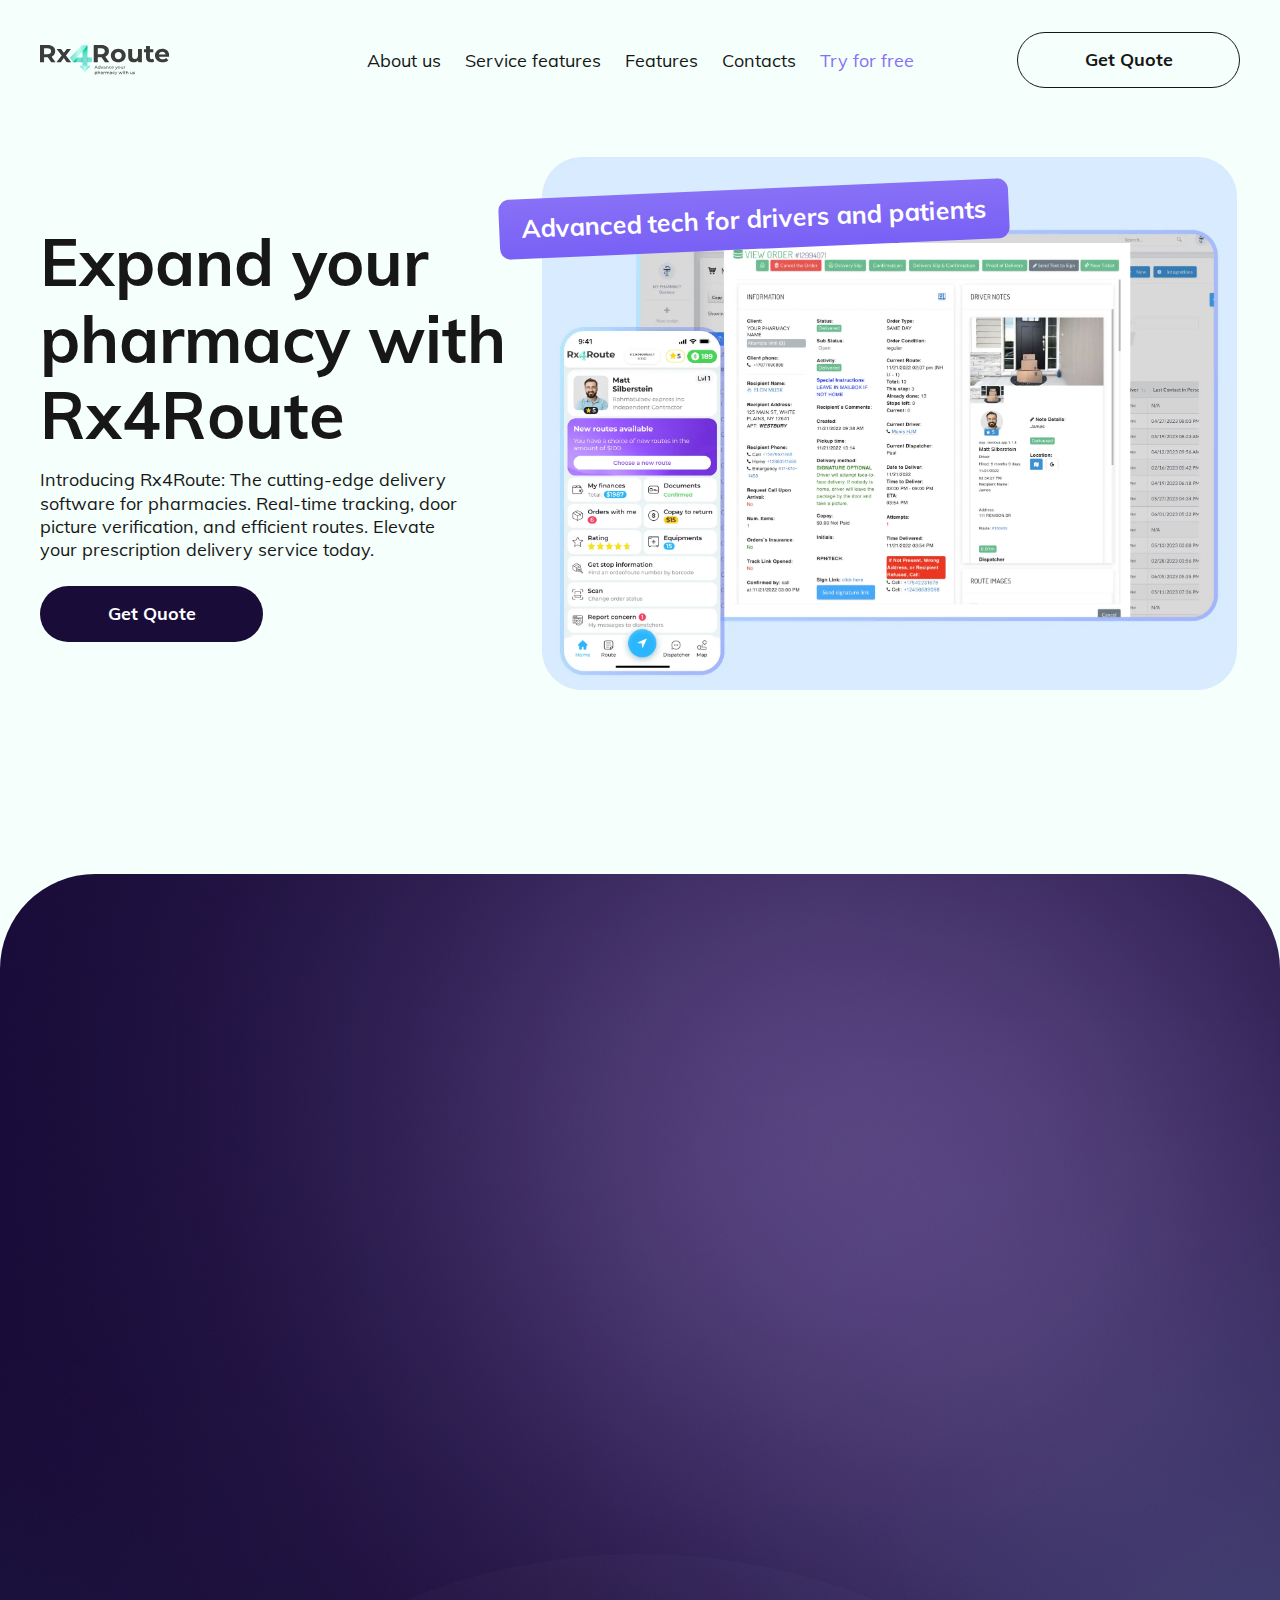
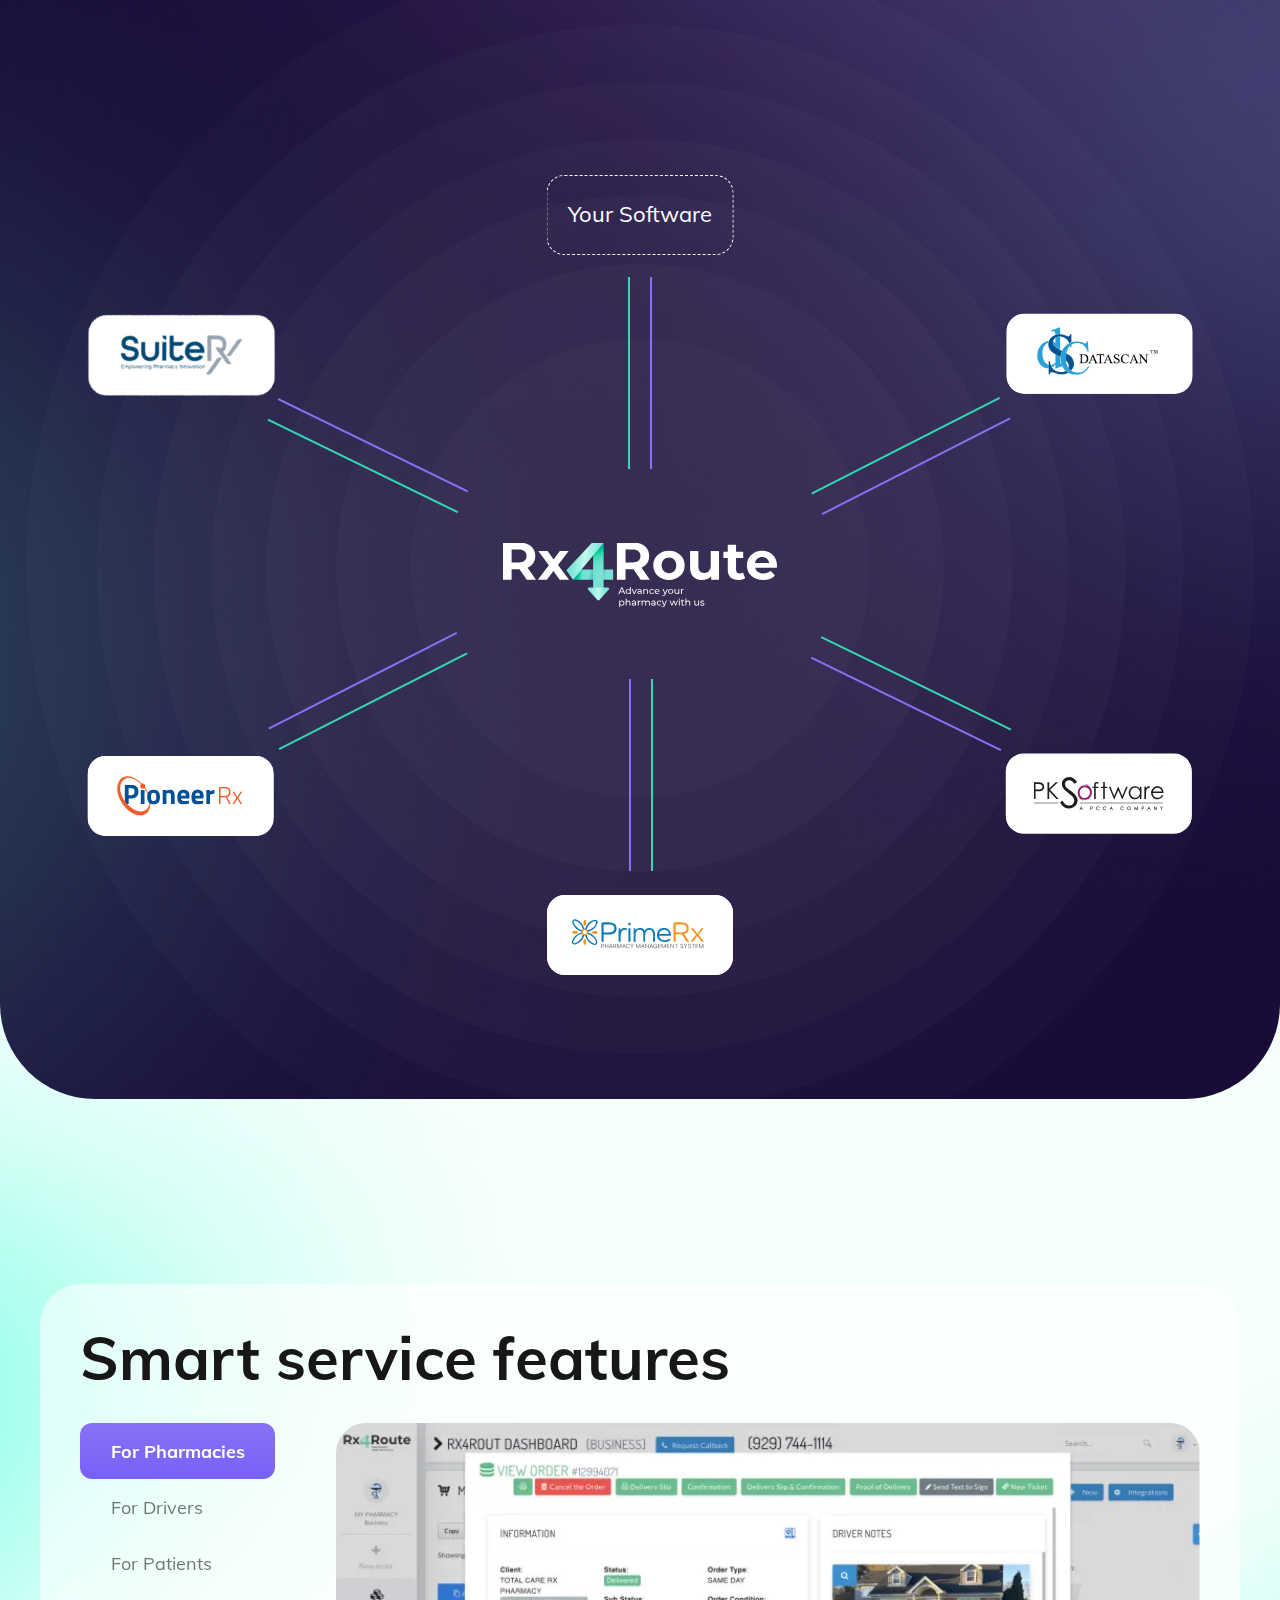
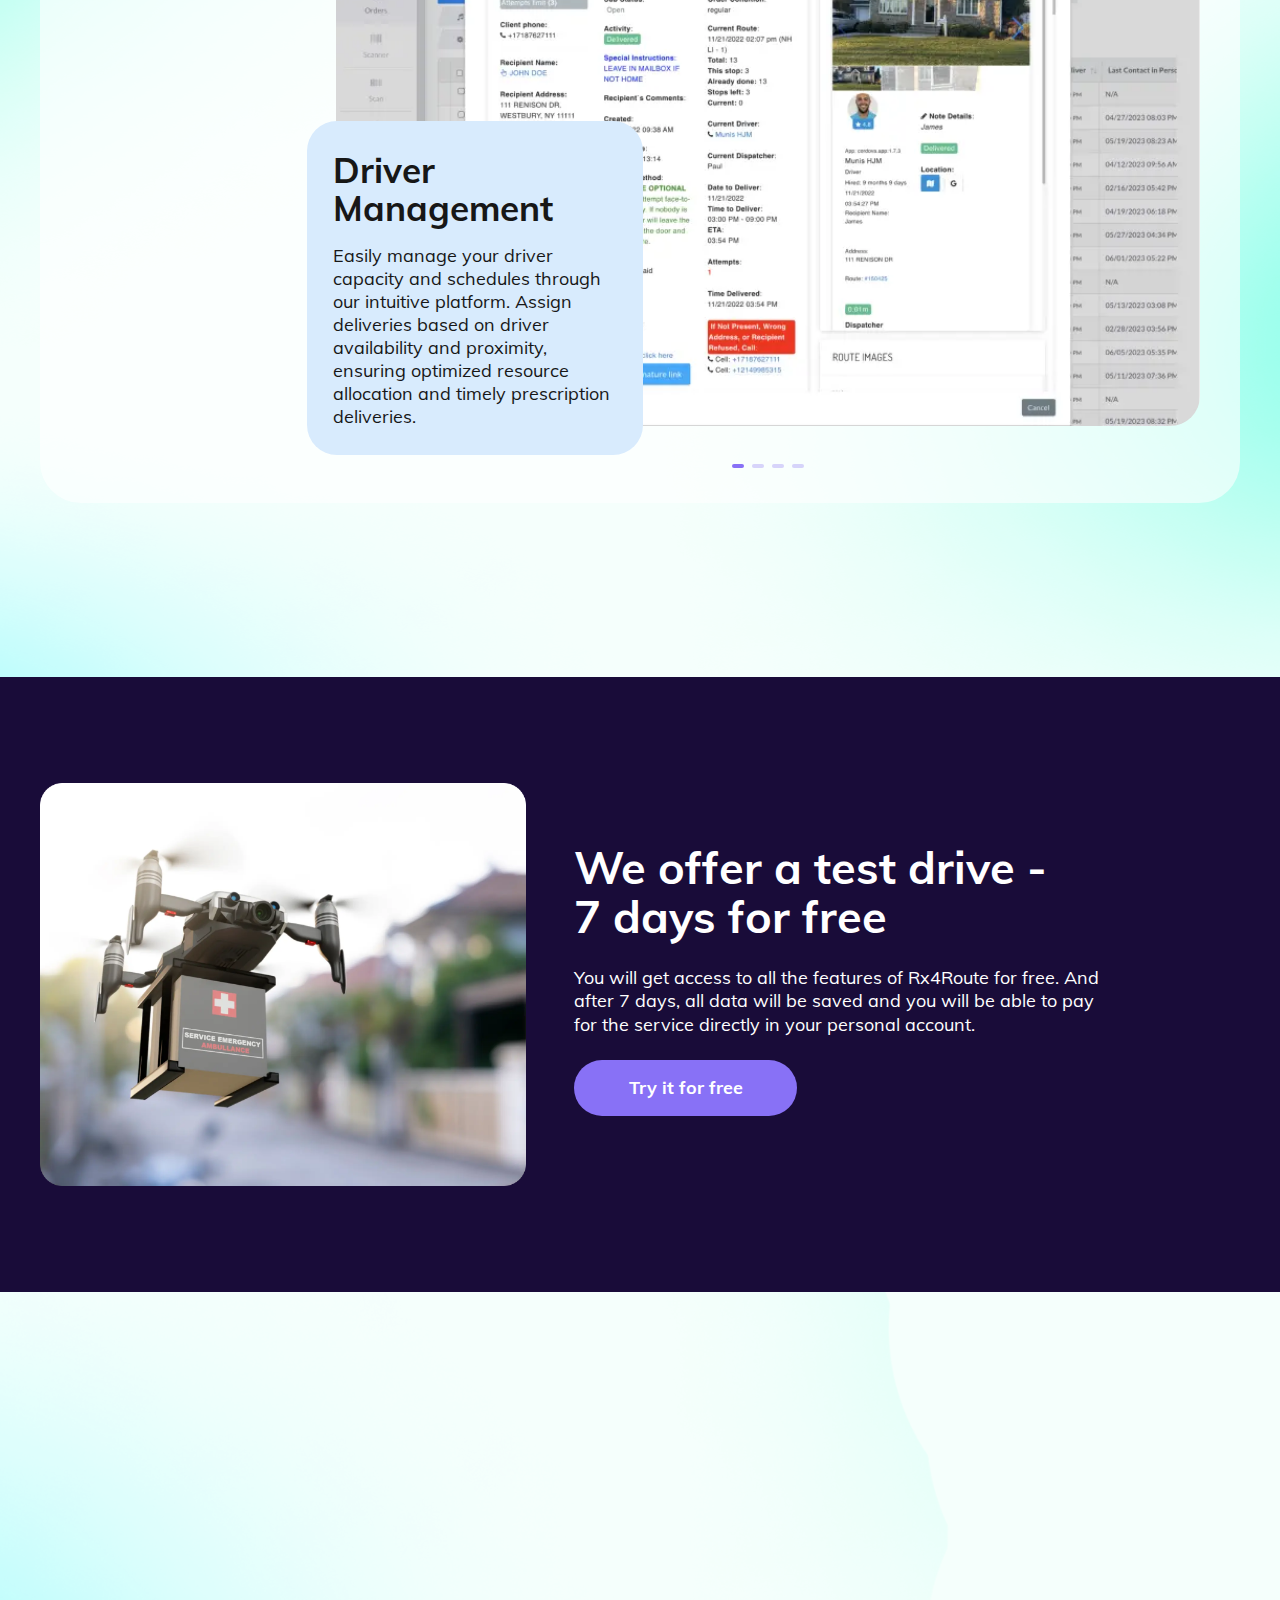
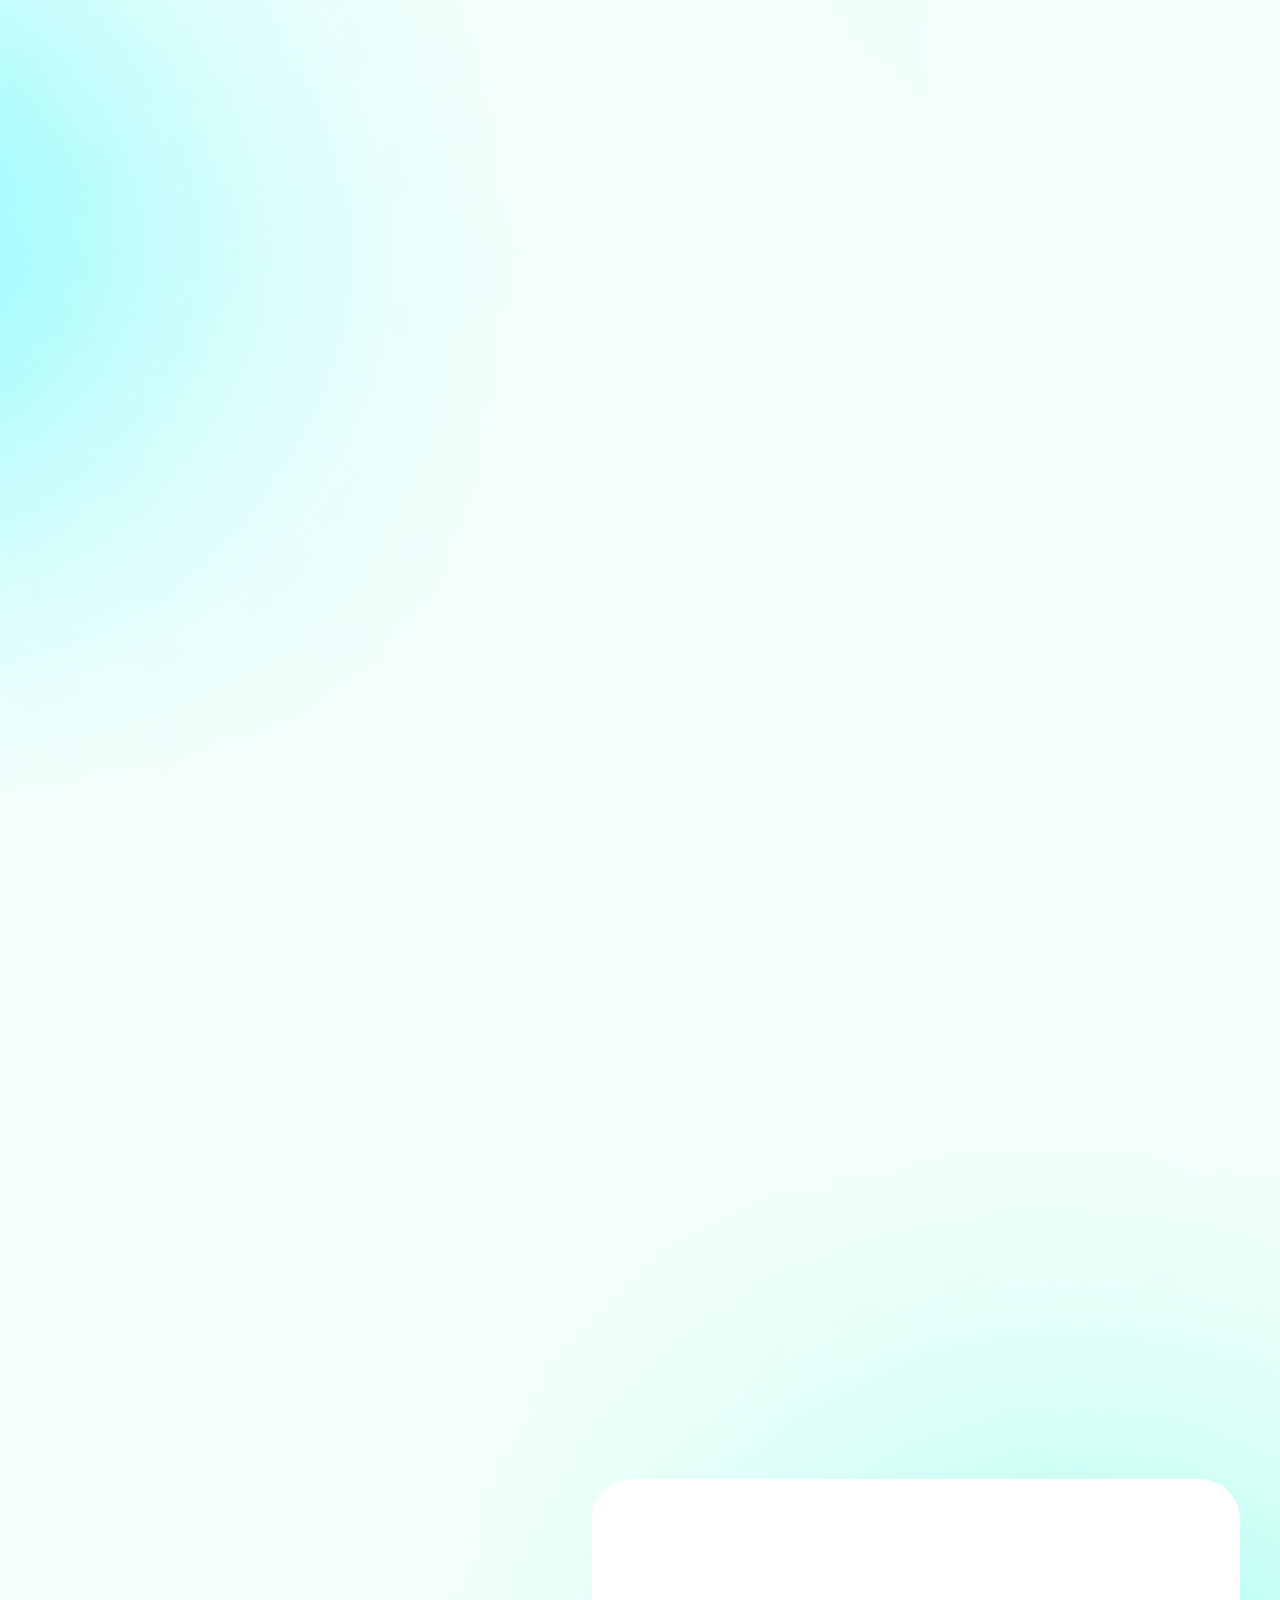
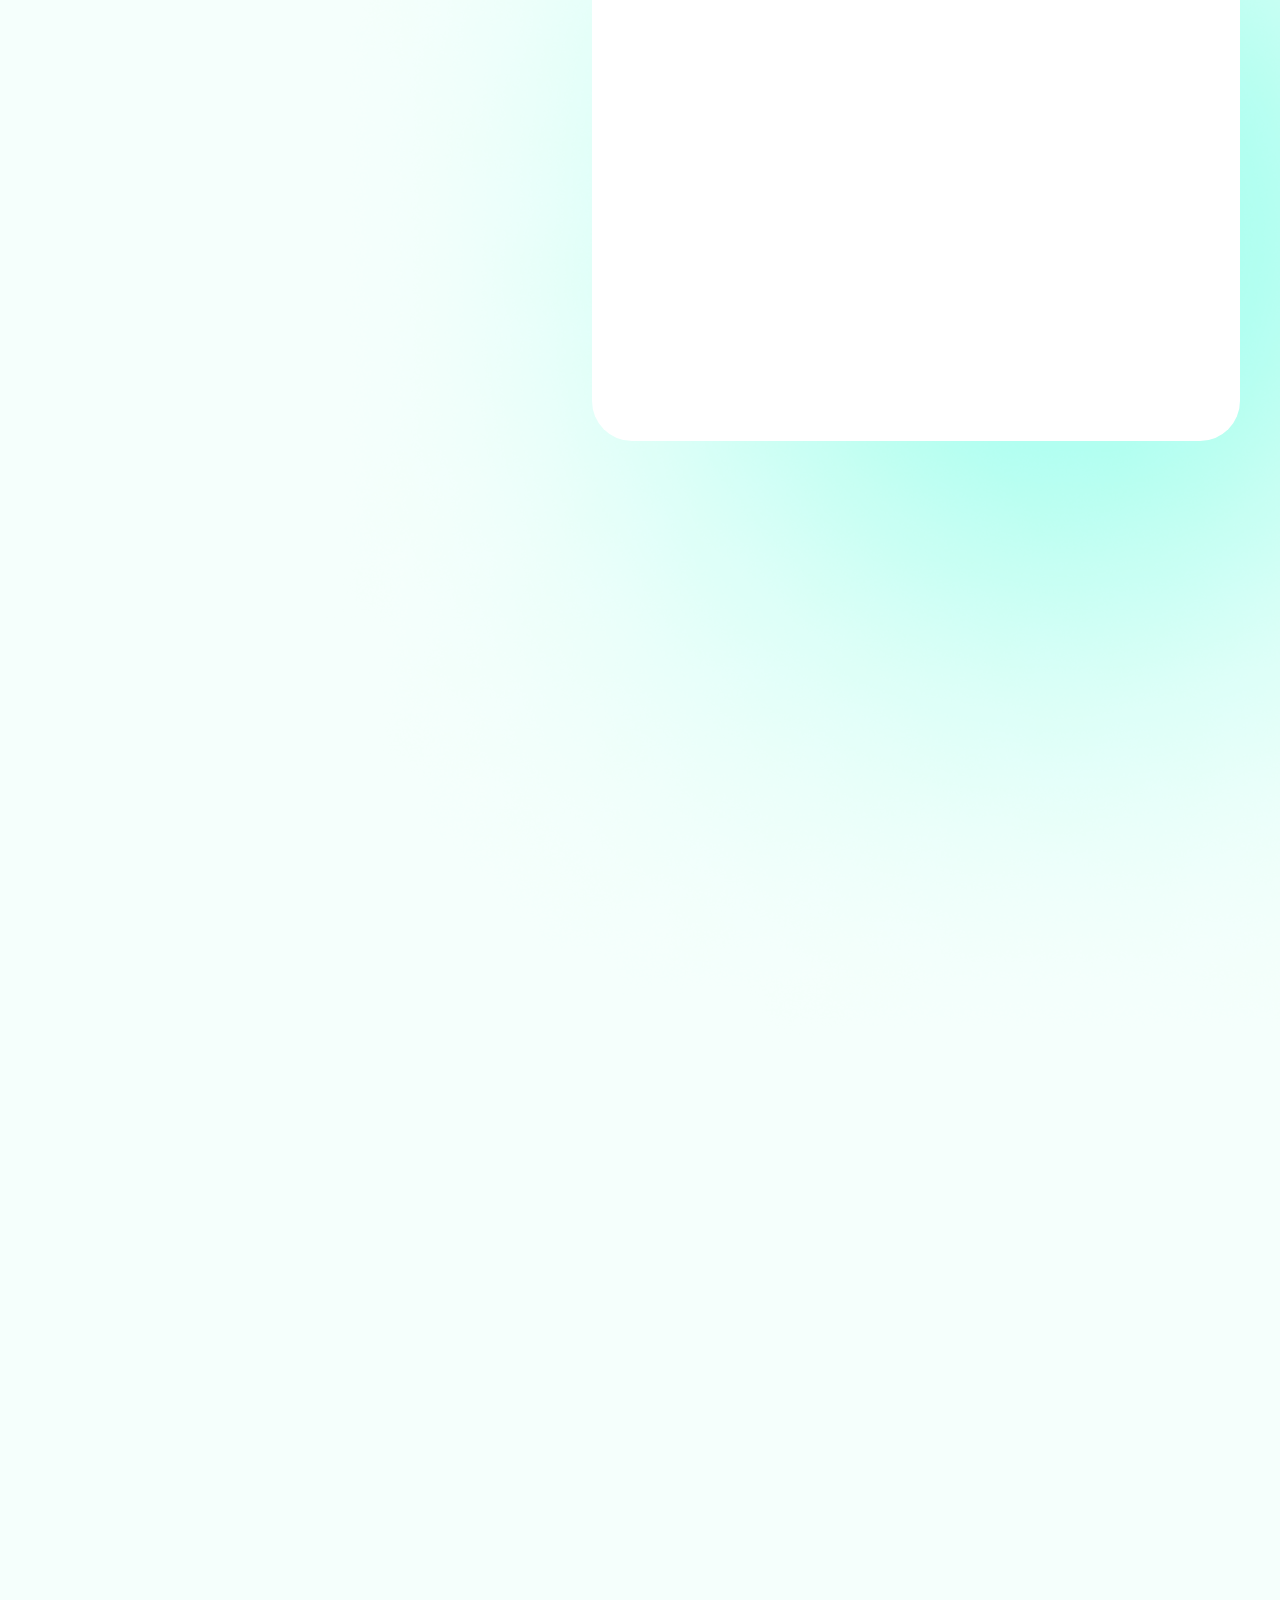
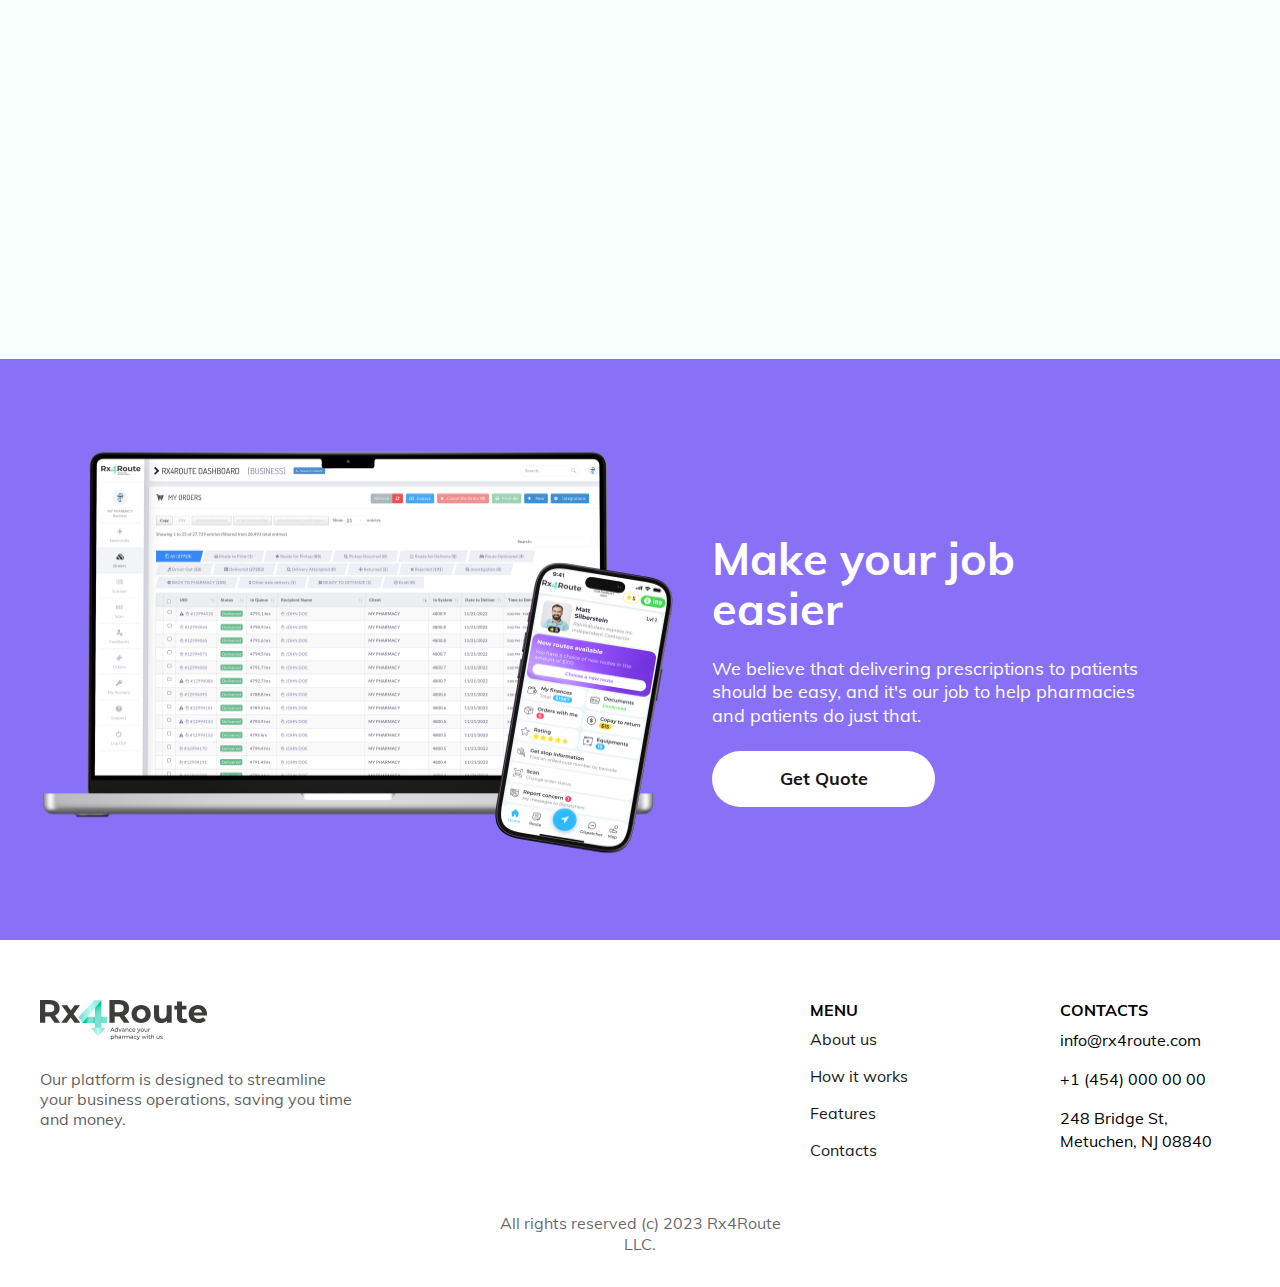
==== commit c3c20620: "новый" ====
--- a/rx/index.html
+++ b/rx/index.html
@@ -188,8 +188,8 @@
                   <div class="simple-slider">
                     <ul class="simple-slider__text-block simple-texts text-zero ">
                       <li class="simple-texts__description simple-texts__description--sky position position--left-bottom">
-                        <h4 class="simple-texts__title title-4">Real-Time Innovation</h4>
-                        <p class="simple-texts__text">Unlock the power of the future with Rx4Route&#x27;s real-time capabilities. Our revolutionary technology puts you in the driver&#x27;s seat, providing an unprecedented level of control and transparency.</p>
+                        <h4 class="simple-texts__title title-4">Driver Management</h4>
+                        <p class="simple-texts__text">Easily manage your driver capacity and schedules through our intuitive platform. Assign deliveries based on driver availability and proximity, ensuring optimized resource allocation and timely prescription deliveries.</p>
                       </li>
                       <li class="simple-texts__description simple-texts__description--pistachios position position--right-bottom">
                         <h4 class="simple-texts__title title-4">Seamless Integration</h4>
@@ -204,14 +204,14 @@
                         <p class="simple-texts__text">Easily manage your driver capacity and schedules through our intuitive platform. Assign deliveries based on driver availability and proximity, ensuring optimized resource allocation and timely prescription deliveries.</p>
                       </li>
                     </ul>
-                    <div class="simple-swiper swiper slider" data-text="text-zero">
+                    <div class="simple-swiper swiper slider" data-text="text-zero" id="swiper-pharmacies">
                       <ul class="slider__container slider__pharmacies swiper-wrapper">
                         <li class="slider__item slider-item swiper-slide">
                           <div class="slider-item__picture">
                             <picture>
                               <source type="image/webp" srcset="./img/slide-features/pharmacies/driver-management.webp 1x, ./img/slide-features/pharmacies/driver-management@2x.webp 2x">
                               <img class="slider-item__pic" src="./img/slide-features/pharmacies/driver-management.jpg" srcset="./img/slide-features/pharmacies/driver-management@2x.jpg 2x"
-                                alt="Real-Time Innovation">
+                                alt="Driver Management">
                             </picture>
                           </div>
                         </li>
@@ -236,8 +236,8 @@
                         <li class="slider__item slider-item swiper-slide">
                           <div class="slider-item__picture">
                             <picture>
-                              <source type="image/webp" srcset="./img/slide-features/pharmacies/last.webp 1x, ./img/slide-features/pharmacies/last@2x.webp 2x">
-                              <img class="slider-item__pic" src="./img/slide-features/pharmacies/last.jpg" srcset="./img/slide-features/pharmacies/last@2x.jpg 2x"
+                              <source type="image/webp" srcset="./img/slide-features/pharmacies/driver-management-1.webp 1x, ./img/slide-features/pharmacies/driver-management-1@2x.webp 2x">
+                              <img class="slider-item__pic" src="./img/slide-features/pharmacies/driver-management-1.jpg" srcset="./img/slide-features/pharmacies/driver-management-1@2x.jpg 2x"
                                 alt="Driver Management">
                             </picture>
                           </div>
@@ -271,7 +271,7 @@
                         <p class="phone-texts__text">Say goodbye to guesswork and time-consuming route planning. Our software automatically generates optimized delivery routes, ensuring drivers take the most efficient path to complete their deliveries promptly.</p>
                       </li>
                     </ul>
-                    <div class="phone-slider__swiper phone-swiper" data-text="text-first">
+                    <div class="phone-slider__swiper phone-swiper" data-text="text-first"  id="swiper-drivers">
                       <div class="phone-swiper__wrapper swiper-wrapper">
                         <div class="swiper-slide phone-swiper__slide">
                           <img class="phone-swiper__img" src="./img/slide-features/drivers/phones/phone-smart-service-features.png" alt="Simplified Route Navigation">
@@ -309,7 +309,7 @@
                         <p class="phone-texts__text">Our ePOD feature enables drivers to record essential delivery details, including customer signatures, delivery timestamps, and any additional notes. This digital record enhances transparency and simplifies proof of delivery documentation.</p>
                       </li>
                     </ul>
-                    <div class="phone-slider__swiper phone-swiper" data-text="text-second">
+                    <div class="phone-slider__swiper phone-swiper" data-text="text-second"  id="swiper-patients">
                       <div class="phone-swiper__wrapper swiper-wrapper">
                         <div class="swiper-slide phone-swiper__slide">
                           <img class="phone-swiper__img" src="./img/slide-features/patients/phones/phone-customer-communication.png" alt="Customer Communication">
@@ -430,7 +430,7 @@
         <!-- Calendly badge widget begin -->
         <link href="https://assets.calendly.com/assets/external/widget.css" rel="stylesheet">
         <script src="https://assets.calendly.com/assets/external/widget.js" type="text/javascript" async></script>
-        <script type="text/javascript">window.onload = function() { Calendly.initBadgeWidget({ url: 'https://calendly.com/gruzdevilyaa', text: 'Schedule time with me', color: '#0069ff', textColor: '#ffffff', branding: true }); }</script>
+        <script type="text/javascript">window.onload = function() { Calendly.initBadgeWidget({ url: 'https://calendly.com/mayarx2go/zoom-demo', text: 'Schedule time with me', color: '#0069ff', textColor: '#ffffff', branding: true }); }</script>
         <!-- Calendly badge widget end -->
         
     </main>
--- a/rx/css/style.min.css
+++ b/rx/css/style.min.css
@@ -1,2 +1,2 @@
-@keyframes push{0%,25%,to{translate:0 0}75%{translate:60px 0}}@keyframes activating{0%{opacity:0}25%{opacity:0;transform:translateY(-5px)}to{opacity:1;transform:translateY(0)}}@keyframes in{0%{top:0;opacity:0}25%{top:0;opacity:1}75%{top:100%;opacity:1}to{opacity:0;top:100%}}@keyframes out{0%{top:100%;opacity:0}25%{top:100%;opacity:1}75%{top:0;opacity:1}to{opacity:0;top:0}}@font-face{font-family:"Mulish";font-style:normal;font-weight:300;font-display:swap;src:local(""),url(../fonts/Mulish-Light.woff2)format("woff2"),url(../fonts/Mulish-Light.woff)format("woff")}@font-face{font-family:"Mulish";font-style:normal;font-weight:400;font-display:swap;src:local(""),url(../fonts/Mulish-Regular.woff2)format("woff2"),url(../fonts/Mulish-Regular.woff)format("woff")}@font-face{font-family:"Mulish";font-style:normal;font-weight:700;font-display:swap;src:local(""),url(../fonts/Mulish-Bold.woff2)format("woff2"),url(../fonts/Mulish-Bold.woff)format("woff")}@font-face{font-family:"Mulish";font-style:normal;font-weight:600;font-display:swap;src:local(""),url(../fonts/Mulish-SemiBold.woff2)format("woff2"),url(../fonts/Mulish-SemiBold.woff)format("woff")}img{max-width:100%;height:auto}a{text-decoration:none}ul{margin:0;list-style:none}h1,h2,h3,h4,h5,h6,p{padding:0;margin:0}.swiper{width:600px;height:300px}.container,ul{padding:0}@media (min-width:768px){.container{padding:0}}@media (min-width:1280px){.container{width:1200px;margin:0 auto;padding:0}}.visually-hidden{position:absolute;width:1px;height:1px;margin:-1px;border:0;padding:0;white-space:nowrap;-webkit-clip-path:inset(100%);clip-path:inset(100%);clip:rect(0 0 0 0);overflow:hidden}.only--mobile{display:inline-block}@media (min-width:768px){.only--mobile{display:none}}.only--tablet{display:none}@media (min-width:768px){.only--tablet{display:inline-block}}@media (min-width:1280px){.only--tablet{display:none}}.only--desktop{display:none}@media (min-width:1280px){.only--desktop{display:inline-block}}.button{background:0 0;border:0;display:block;font-size:18px;font-style:normal;font-weight:700;line-height:20px;padding:18px 15px;min-width:87px;border-radius:54px;font-family:"Mulish","Arial",sans-serif}.button--bordered{border:1px solid #171717;color:#171717}.button--bordered:hover,.button--dark{background-color:#190c39;color:#fff}.button--dark:hover,.button--purple{background-color:#8871f6;color:#fff}.button--purple:hover,.button--white{background-color:#fff;color:#8871f6}.button--white{color:#171717}.button--white:hover{background-color:#171717;color:#fff}.button--squared{font-size:18px;line-height:21px;color:rgba(23,23,23,.6);border-radius:12px;background-color:transparent;transition:background-color 1s;font-weight:400;cursor:pointer}.button--squared.active,.button--squared:hover{color:#171717;border-color:transparent}.button--squared.active{background-image:linear-gradient(180deg,#8871f6 0,#7960f6 100%);color:#fff;font-weight:700}.hoist{z-index:10}.hoisting__element{z-index:10;opacity:1;translate:0 0}.hoisting__element,.hoisting__element--main-pic,.hoisting__element--pionerrx{transition:all 1.5s ease-out}.hoisting__element--datascan{transition:all 1.6s ease-out}.hoisting__element--suitrx{transition:all 1.7s ease-out}.hoisting__element--pksoftware{transition:all 1.8s ease-out}.hoisting__element--not-visible-widgets{translate:0 400px;opacity:0}.hoisting__element--not-visible{translate:0 200px;opacity:0}.hoisting__element--not-visible-100{translate:0 100px;opacity:0}.hoisting-text{transition:all 1.5s;transform:translateY(0);opacity:1}.hoisting-text--start{opacity:0;transform:translateY(100%)}.hoisting-text--main-start{opacity:0;transform:translateY(20%)}.push-right--animation{animation:push .8s ease-in}@media (min-width:1280px){.push-right--animation{animation:none}}.page{height:100%;scroll-behavior:smooth}.page-body{margin:0;padding:0;font-family:"Mulish","Arial",sans-serif;font-weight:400;font-style:normal;font-size:16px;line-height:21px;background-color:#f5fffc;background-image:url(../img/background-414.png);background-position:0 0;background-size:cover;color:#171717;overflow-x:hidden;min-height:100%;display:flex;flex-direction:column}@media (min-width:768px){.page-body{background:#f5fffc url(../img/background-768.png)no-repeat 0 0;background-size:cover}}@media (min-width:1280px){.page-body{background:#f5fffc url(../img/background-1280.png)no-repeat 0 0;background-size:cover}}.page-body--hidden,.page-header{overflow:hidden}.page-header{padding:32px 16px 24px;position:relative}.page-header--white{background-color:#fff;overflow:visible}.page-header--menu-oppened{height:100vh}.page-header__container{display:flex;justify-content:space-between;align-items:center}.page-header__toggle-container{width:27px;height:19px}.page-header__toggle{display:block;position:relative;width:100%;height:100%;background:0 0;padding:0;margin:0;border:0;cursor:pointer}.page-header__toggle::before{content:"";position:absolute;top:50%;left:50%;transform:translate(-50%,-50%) rotate(45deg);transition:.5s}.page-header__toggle span,.page-header__toggle::after,.page-header__toggle::before{width:100%;height:3px;background-color:#171717;border-radius:10px}.page-header__toggle::after{content:"";position:absolute;bottom:50%;left:50%;transform:translate(-50%,50%) rotate(-45deg);transition:.5s}.page-header__toggle span{display:none}.page-header__button{width:223px;padding:17px 32px}.page-header__button,.page-header__button--oppened{position:absolute;bottom:24px}.page-header__toggle--closed{height:19px}.page-header__toggle--closed::after,.page-header__toggle--closed::before{transform:none}.page-header__toggle--closed::before{top:0;left:0}.page-header__toggle--closed::after{bottom:0;left:0}.page-header__toggle--closed span{display:block}@media (min-width:768px){.page-header{padding-left:60px;padding-right:60px;background-color:transparent}.page-header--white{background-color:#fff}}@media (min-width:1280px){.page-header{padding:32px 0;margin-bottom:32px;display:flex;align-items:center;min-width:56px}.page-header__container{margin-right:197px}.page-header__toggle-container{display:none}.page-header__button{margin-left:auto;position:initial}.page-header__logo-link{width:130px;height:31px}}.page-main{flex-grow:1}.page-footer{background:#fff;padding:48px 16px 32px}.page-footer__text{width:285px;opacity:.7;font-size:16px;line-height:125%;margin-bottom:32px;margin-top:16px}.page-footer__menu{display:flex;justify-content:space-between;margin:0 0 56px}.page-footer__menu-title{color:#000;text-transform:uppercase;font-weight:700;margin-bottom:8px}.page-footer__item{margin-bottom:16px}.page-footer__item:last-child{margin:0}.page-footer__link{color:#171717;display:block;width:100%}.page-footer__link:hover{opacity:.5}.page-footer__address,.page-footer__address-link{color:#000;font-size:16px;font-style:normal;line-height:143%}.page-footer__address-link{font-weight:400;margin-bottom:16px}.page-footer address{display:flex;flex-direction:column}.page-footer__address{width:180px}.page-footer__copyright{color:#000;font-size:14px;font-weight:400;opacity:.6;width:275px;margin:0 auto;text-align:center}@media (min-width:768px){.page-footer{padding:40px 60px 24px}.page-footer__logo-link{display:inline-block;cursor:pointer}.page-footer__logo{display:block;width:130px;height:31px}.page-footer__menu{justify-content:flex-start;margin-bottom:52px}.page-footer__text{font-size:16px;width:316px}.page-footer__menu-container:first-child{margin-right:152px}}@media (min-width:1280px){.page-footer{padding:60px 0 32px}.page-footer__logo{width:168px;height:40px}.page-footer__text{margin-bottom:0;margin-top:24px}.page-footer__flex-container{display:flex}.page-footer__menu{margin-left:auto}.page-footer__copyright{font-size:16px;width:312px}}.menu,.menu--oppened{height:calc(100vh - 97px)}.menu{margin:24px 0 0;transform:translateX(100vw);transition:1s;position:absolute;background:#fff;z-index:100;width:100%;padding-top:8px;left:0;padding-left:16px;box-sizing:border-box}.menu--oppened{transform:translateX(0)}.menu__item,.menu__list{margin:0 0 32px}.menu__link{display:block;width:100%;font-size:18px;color:#171717}.menu__link:hover{opacity:.5}.menu__link--desk{display:none}@media (min-width:768px){.menu__link--desk{display:block}}@media (min-width:1280px){.menu,.menu__list{display:flex;margin:0}.menu{transform:none;height:auto;width:100%;position:initial;padding:0;background:0 0}.menu__list{align-items:center}.menu__item{margin:0 24px 0 0}.menu__item:last-child{margin:0}.menu__link--desk{color:#8871f6}}.promo{position:relative;padding:32px 16px 0;margin-bottom:80px}.promo__text,.promo__title{margin:0 auto 24px;text-align:center}.promo__title{font-weight:700;font-size:42px;line-height:110%;max-width:382px}.promo__text{max-width:340px;font-size:16px;line-height:130%}.promo__brake{display:none}.promo__button{width:100%;margin-bottom:40px}.promo__img{display:block;margin:0 auto}.promo__img--plashka{position:absolute;width:285px;height:32px;top:425px;left:3px;background-image:linear-gradient(180deg,#8871f6 0,#7960f6 100%);border-radius:6px;color:#fff;font-size:14px;font-style:normal;font-weight:700;line-height:110%;display:flex;justify-content:center;align-items:center;transform:rotate(-5deg)}@media (min-width:768px){.promo{margin-bottom:136px;padding-left:60px;padding-right:60px}.promo__title{font-size:50px;line-height:118%;width:565px;max-width:565px}.promo__text{max-width:552px;font-size:18px}.promo__button{width:223px;margin:0 auto 48px}.promo__brake{display:block}.promo__img--plashka{width:510px;height:60px;top:349px;left:126px;border-radius:11px;font-size:25px;transform:rotate(-2.5deg)}}@media (min-width:1280px){.promo{padding:0;margin-bottom:232px;position:relative}.promo__title{font-size:65px;width:491px;text-align:left;margin:0 0 14px;padding-top:72px}.promo__text{width:431px;text-align:left;margin:0 0 24px;font-family:Mulish;font-size:18px;line-height:130%}.promo__button{margin:0}.promo__img{position:absolute;top:5px;right:3px;width:695px;height:533px}.promo__img--plashka{top:37px;left:459px}}.subpromo{color:#fff;padding:24px 16px 83px;width:100%;box-sizing:border-box;overflow:hidden;z-index:10;position:relative}.subpromo__title{width:371px;text-align:left;margin-bottom:24px}.subpromo__text{line-height:130%;margin-bottom:16px;width:369px}.subpromo__text--second{margin-bottom:40px}.subpromo__card-container{position:relative;width:100%;height:235px;margin:0 auto 72px}.subpromo__card,.why__widget-first-block span{display:flex;align-items:center;position:absolute}.subpromo__card{box-sizing:border-box;padding-top:32px;padding-left:8px;padding-right:8px;border-radius:24px;flex-direction:column}.subpromo__card--first{top:81px;right:calc(50% + 20px);width:171px;height:194px;background:#76e3d4;transform:rotate(-5deg);z-index:100}.subpromo__card--second{top:5px;left:calc(50% - 14px);width:226px;min-height:299px;transform:rotate(11deg);background:#cbd2f9;padding-top:15px}.subpromo__icon{margin-bottom:14px}.subpromo__icon--world{margin-right:17px;transform:rotate(-12deg)}.subpromo__card-text{color:#3c3c3b;text-align:center;font-size:16px}.subpromo__card-text--first{width:124px}.subpromo__card-text--second{width:197px}@media (min-width:768px){.subpromo{padding:48px 60px 64px}.subpromo__text,.subpromo__title{width:481px;margin:0 auto 24px;text-align:center}.subpromo__text{width:482px}.subpromo__text--second{margin-bottom:48px}}@media (min-width:1280px){.subpromo{padding:80px 0 100px;width:1200px}.subpromo__title{width:763px;text-align:left;margin:0 0 32px}.subpromo__text{font-family:Mulish;font-size:18px;line-height:130%;width:531px;text-align:left;margin:0 0 14px}.subpromo__card-container{position:absolute;width:470px;top:131px;right:65px;height:355px}.subpromo__card--first{width:174px;height:193px;box-sizing:border-box;z-index:1000;top:69px;right:calc(50% + 17px)}.subpromo__card--second{width:253px;min-height:206px;padding:0 0 23px;top:30px;transform:rotate(8deg)}.subpromo__card-text{font-family:Mulish;font-size:18px;font-style:normal;font-weight:400;line-height:130%}.subpromo__card-text--second{width:195px}.subpromo__icon--fan{margin-bottom:15px;margin-top:0}.subpromo__icon--world{margin-top:14px}}.title-2{font-size:30px;font-style:normal;font-weight:700;line-height:120%}@media (min-width:768px){.title-2{font-size:35px;line-height:110%}}@media (min-width:1280px){.title-2{font-size:60px}}.title-3{font-size:28px;font-weight:700;line-height:110%}.title-3--white{color:#fff}@media (min-width:768px){.title-3{font-size:30px}.title-3--big{font-size:45px}}@media (min-width:1280px){.title-3{font-size:45px}}.title-4{font-size:26px;font-weight:700;line-height:110%}@media (min-width:768px){.title-4{font-size:28px}}@media (min-width:1280px){.title-4{font-size:35px}}.test-drive{background:#190c39;padding:56px 16px 48px;color:#fff}.test-drive__title{width:305px;text-align:center;margin:0 auto 16px}.test-drive__subtitle{max-width:330px;text-align:center;margin:0 auto 32px;font-size:16px;line-height:130%;font-weight:400}.test-drive__button{width:100%;margin-bottom:32px}.test-drive__img{display:block;margin:0 auto}@media (min-width:768px){.test-drive{padding:56px 60px}.test-drive__title{margin:0 auto 24px;width:445px}.test-drive__subtitle{max-width:482px;margin-bottom:24px}.test-drive__button{width:334px;margin:0 auto 48px}}@media (min-width:1280px){.test-drive{padding:106px 0}.test-drive__title{width:480px;margin:0 0 24px;text-align:left}.test-drive__subtitle{font-family:Mulish;font-size:18px;line-height:130%;text-align:left;margin:0 0 24px;max-width:537px}.test-drive__button{width:223px;margin:0}.test-drive__block-1{margin-left:48px;padding-top:60px}.test-drive__flex-container{display:flex;flex-direction:row-reverse;justify-content:flex-end}.test-drive__img{display:block;width:486px;height:403px;margin-right:auto}}.why{padding:136px 16px 0;width:100%;box-sizing:border-box;overflow:hidden;position:relative;z-index:10}.why__title{width:260px;margin:0 0 16px}.why__subtitle{max-width:365px;margin:0 0 48px;text-align:left}.why__item-title{width:310px;margin:0 0 16px}.why__description{max-width:400px;margin:0 0 24px}.why__description--timely{max-width:340px}.why__map{position:relative;margin:0 auto 90px;max-width:382px;width:100%;box-sizing:border-box}.why__map--bg{border-radius:40px;background:#fff;padding:73px 30px 73px 26px;margin-bottom:64px;min-height:385px}.why__pic-main{max-width:382px}.why__pic-driver,.why__pic-time{display:inline-block;position:absolute}.why__pic-driver{width:214px;height:125px;top:13px;right:-39px}.why__pic-time{left:-27px;bottom:-56px;width:151px;height:157px}.why__pic-widgets{width:260px;height:194px;position:absolute;bottom:-41px;right:-25px}.why__svg-container{position:absolute;width:140px;height:79px;border-radius:22px;box-shadow:0 27px 45px 0 rgba(0,0,0,.1)}.why__svg-container--primerx{top:20px;left:90px}.why__svg-container--datascan{top:91px;left:12px;z-index:1}.why__svg-container--pioneerrx{top:56px;right:3px}.why__svg-container--suitrx{bottom:75px;right:3px}.why__svg-container--pksoftware{bottom:25px;right:110px}.why__map-svg{width:140px;height:79px}.slogan img,.why__pic{display:block;margin:0 auto}.why__widget-time{width:140px;padding:10px 20px;box-shadow:0 27px 45px 0 rgba(0,0,0,.2);box-sizing:border-box;background:#fff;border-radius:10px;transform:rotate(8deg);position:absolute;left:0;bottom:-50px}.why__widget-text,.why__widget-title{font-family:"Montserrat";color:#24222f}.why__widget-title{font-weight:500;font-size:10px;opacity:.4}.why__widget-text{font-weight:600;font-size:12px}.why__widget-text--white{color:#fff}.why__widget-text--bg{display:inline-block;background-color:#171717;border-radius:12px;color:#f1f1f1;padding:1px 7px}.why__widget-name{position:absolute;top:20px;right:-20px;padding:7px 10px;border-radius:20px;background:#fff;display:grid;grid-template-columns:auto auto;grid-template-rows:auto auto;gap:5px;font-family:"Monserrat";box-sizing:border-box;box-shadow:0 27px 45px 0 rgba(0,0,0,.2)}.why__widget-first-block{grid-column:1/2;grid-row:1/-1;position:relative;align-self:center}.why__widget-first-block span{justify-content:center;background:#171717;color:#fff;width:30px;height:18px;border-radius:9px;bottom:-7px;left:50%;transform:translateX(-50%)}.why__widget-second-block{background:#44d453;color:#fff;border-radius:15px;padding:1px 8px}.why__widget-second-block svg{margin-left:5px}.why__img-hipa{width:185px;height:148px;position:absolute;right:-37px;bottom:-36px}.why__img-dashboard{display:block}.why__bundl{display:flex;flex-direction:column;position:absolute;top:-50%;left:50%;width:140px;height:120px;padding:15px;background:#fff;border-radius:10px;box-shadow:0 15px 20px 0 rgba(0,0,0,.11);box-sizing:border-box;transform:rotate(9deg) translateX(-50%) translateY(50%)}.why__bundl svg{margin-bottom:5px}.why__bundl--tel{background-color:#b9f8ec;width:150px;top:185px;left:185px;transform:rotate(-10deg)}.why__bundl-text{font-size:12px;line-height:120%}.why__description--margin{margin-bottom:24px}.why__communication{display:block}.why__img-tel{position:absolute;bottom:-55px;right:20px}.why__widget-driver-out{width:214px;position:absolute;right:-28px;top:-11px}@media (min-width:768px){.why{padding:160px 60px}.why__title{width:275px;margin:0 auto 24px}.why__title:nth-child(even){margin-left:auto}.why__subtitle{max-width:482px;margin:0 auto 68px;line-height:130%;text-align:center}.why__description{width:399px;font-size:18px;line-height:130%}.why__description--even{margin-left:auto}.why__description--privacy{max-width:450px;width:477px}.why__map,.why__pic-main{max-width:648px}.why__pic-driver{width:362px;height:198px;top:29px;right:-103px}.why__pic-time{width:318px;height:327px;bottom:-136px;left:-73px}.why__pic-widgets{width:465px;height:367px;bottom:-95px;right:-74px}.why__item-title--even{margin-left:auto;width:399px}.why__item-title--privacy{display:block;width:451px}.why__svg-container{width:200px;height:112px}.why__svg-container--primerx{top:-11px;left:90px}.why__svg-container--datascan{top:80px;left:-50px}.why__svg-container--pioneerrx{top:106px;right:-50px}.why__svg-container--suitrx{bottom:75px;right:-55px}.why__svg-container--pksoftware{bottom:0;right:85px}.why__map-svg{width:200px;height:112px}.why__img-hipa{width:296px;height:232px}.why__widget-driver-out{width:366px;position:absolute;right:-61px;top:12px}}@media (min-width:1280px){.why{padding:180px 0 70px;background:url(../img/why-lights.png)no-repeat;background-size:100%auto}.why__title{width:475px}.why__subtitle{max-width:638px;font-family:Mulish;font-size:18px;margin-bottom:120px}.why__description{max-width:460px;width:431px;font-family:Mulish}.why__description--realtime{width:423px}.why__description--scale{width:431px}.why__description--privacy{width:452px}.why__description--timely{width:430px}.why__item{position:relative;margin-bottom:310px}.why__item--scale{margin-bottom:420px}.why__item-title{width:450px;padding-top:100px}.why__item-title--realtime{width:423px}.why__item-title--privacy{width:452px}.why__map--moderntech{position:absolute;top:3px;right:44px}.why__map--realtime{position:absolute;top:0;left:0}.why__map--scale{position:absolute;top:0;right:0}.why__map--privacy{position:absolute;top:0;left:0}.why__map--timely{position:absolute;top:0;right:52px}.why__pic-driver{top:-4px;right:-111px;width:361px;height:196px}.why__pic-time{bottom:-152px;left:-61px}.why__communication{border-radius:40px}.why__img-hipa{width:386px;height:302px;bottom:-85px}.why__widget-driver-out{right:-90px}}.slogan{background:#8871f6;color:#fff;padding:48px 16px 32px}.slogan__title{max-width:280px;margin:0 auto 16px;text-align:center}.slogan__subtitle{max-width:382px;margin:0 auto 32px;text-align:center}.slogan__button{width:100%;margin:0 0 56px}@media (min-width:768px){.slogan{padding:48px 60px 32px}.slogan__subtitle,.slogan__title{max-width:445px;margin-bottom:24px}.slogan__subtitle{font-size:18px;line-height:130%;max-width:435px}.slogan__button{width:223px;margin:0 auto 64px}}@media (min-width:1280px){.slogan{padding:72px 0}.slogan__block-1{margin-left:20px;padding-top:103px}.slogan__subtitle,.slogan__title{margin:0 0 24px;text-align:left}.slogan__subtitle{font-family:Mulish;font-size:18px;max-width:444px}.slogan__button{margin:0}.slogan img{width:652px;height:437px;margin:0}.slogan__flex-container{display:flex;flex-direction:row-reverse;justify-content:flex-end}}.subpromo-wrapper{border-radius:40px;overflow:hidden;background:#190c39 url(../img/background-spot-light-414.png)no-repeat 0 0;background-size:cover}@media (min-width:1280px){.subpromo-wrapper{background:#190c39 url(../img/subpromo-background-t.jpg)no-repeat 0 0;background-size:cover;border-radius:95px;position:relative;z-index:5}}.subpromo-slider{color:#fff;padding-bottom:50px}.subpromo-slider__block{height:335px;position:relative}.subpromo-slider__block::before{content:"";width:760px;height:760px;position:absolute;top:-58px;left:50%;transform:translateX(-50%);background:url(../img/circle-bg.png)no-repeat 0 0;background-size:cover}.subpromo-slider__title{width:382px;margin:0 auto 54px;text-align:center}.subpromo__logo-link{display:block;margin:0 auto;width:160px}@media (min-width:768px){.subpromo-slider{padding-bottom:0}.subpromo-slider__block{height:460px;padding-top:71px;box-sizing:border-box}.subpromo-slider__block::before{width:760px;height:760px;top:4px}.subpromo-slider__title{width:542px;margin:0 auto}.subpromo__logo-link{width:222px;height:53px}.subpromo__logo{width:100%}}@media (min-width:1280px){.subpromo-slider__block{height:1091px;position:relative;padding-top:155px}.subpromo-slider__block::before{width:1228px;height:1228px;top:-54px}.subpromo-slider__title{width:950px}.subpromo__logo-link{position:absolute;left:50%;transform:translate(-50%,-50%);top:52%;z-index:5;width:274px;height:65px}}.service-features{width:100%;box-sizing:border-box;padding:32px 0 127px}@media (min-width:1280px){.service-features{background:url(../img/slide-features/bg/lights.png)no-repeat 0 0;background-size:100% 100%;margin-top:-106px;position:relative;z-index:1;padding-top:291px;padding-bottom:174px}.service-features--smart{background-image:url(../img/slide-features/bg/smart-light.png)}}.service-features__wrapper{border-radius:40px;overflow:hidden;padding-top:24px;padding-bottom:24px;width:100%}@media (min-width:1280px){.service-features__wrapper{margin:0 auto;max-width:1200px;padding:41px 40px 53px;background:rgba(255,255,255,.6);border-radius:41px;box-sizing:border-box}}.service-features__slider{position:relative;z-index:5;margin-top:-13px}@media (min-width:1280px){.service-features__slider{margin-top:0}.service-features__container{display:flex;justify-content:space-between}}.service-features__title{margin-bottom:23px;padding:0 35px;box-sizing:border-box}@media (min-width:1280px){.service-features__title{padding:0;margin:0 0 32px}}.service-features__buttons-container{position:relative;padding-right:32px;padding-left:32px}@media (min-width:1280px){.service-features__buttons-container{padding:0;margin:0}}.service-features__buttons-wrapper{width:100%;padding-bottom:23px;box-sizing:border-box;position:relative;overflow:auto}@media (min-width:1280px){.service-features__buttons-wrapper{width:240px;overflow:visible;z-index:20}}.service-features__buttons{display:inline-flex;white-space:nowrap;justify-content:space-between;width:100%}@media (min-width:768px){.service-features__buttons{justify-content:flex-start;width:auto}}@media (min-width:1280px){.service-features__buttons{display:block;justify-content:flex-start;width:auto}}.service-features__button{padding:14px 22px 13px;font-size:16px;display:flex;justify-content:center;align-items:center}@media (min-width:768px){.service-features__button{justify-content:flex-start}}@media (min-width:1280px){.service-features__button{font-size:18px;line-height:22px;padding:18px 31px 16px;width:195px;text-align:left;justify-content:flex-start}.service-features__slider{width:864px}}.service-slider__item{position:absolute;top:0;left:0;opacity:0;transition:opacity 1s;z-index:0}.service-slider__item--active{opacity:1;position:relative;z-index:5}.slider{width:100%;height:auto}@media (min-width:1280px){.slider{overflow:hidden}}.slider__container{margin-bottom:24px}.slider-item{padding:0;box-sizing:border-box;position:relative}@media (min-width:1280px){.slider-item{padding:0}}.slider-item__description{padding:26px 26px 37px;border-radius:18px;margin-bottom:9px;background:#b9f8ec}@media (min-width:1280px){.slider-item__description{position:absolute;right:12px;bottom:50px;width:336px}}.slider-item__description--sky{background-color:#d8ebfd}.slider-item__description--pistachios{background-color:#b9f8ec}.slider-item__description--violet{background-color:#e8d5fc}.slider-item__title{margin-bottom:16px}@media (min-width:1280px){.slider-item__picture{border-radius:30px;overflow:hidden}}.slider-item__pic{width:100%;display:block}.phone-slider{margin:0 32px;overflow:hidden}@media (min-width:1280px){.phone-slider{overflow:visible;position:relative;border-radius:30px;background:rgba(185,248,236,.3)}.phone-slider--violet{background-color:rgba(232,213,252,.3)}.phone-slider--pistachios{background-color:rgba(185,248,236,.3)}.phone-slider--sky{background-color:rgba(216,235,253,.3)}}.phone-slider__text-block{margin:0 0 9px}.phone-slider__pagination{position:absolute;bottom:-22px!important;right:0}.simple-slider{margin:0 32px;overflow:hidden}@media (min-width:1280px){.simple-slider{overflow:visible;position:relative;margin:0}}.simple-slider__text-block{margin:0 0 9px}.phone-swiper{width:100%;padding:50px 0;background-color:rgba(232,213,252,.3);border-radius:30px;margin-bottom:25px;display:none}@media (min-width:1280px){.phone-swiper{overflow:hidden;width:740px;margin:0 auto;background:0 0;padding:47px 0}}.service-slider__item--active .phone-swiper{display:block}.phone-slider--violet .phone-swiper{background-color:rgba(232,213,252,.3)}.phone-slider--pistachios .phone-swiper{background-color:rgba(185,248,236,.3)}.phone-slider--sky .phone-swiper{background-color:rgba(216,235,253,.3)}@media (min-width:1280px){.phone-slider .phone-swiper{background-color:transparent}}.phone-swiper__slide{overflow:hidden;transition:.5s;border-radius:20px}@media (min-width:1280px){.phone-swiper__slide{border-radius:40px}}.phone-swiper__slide.swiper-slide-active{opacity:1;z-index:1;transform:translateY(-4px) scale(1.1);margin:0!important}.phone-swiper__slide.swiper-slide-prev{margin-right:-4px!important;margin-left:25px!important}.phone-swiper__slide.swiper-slide-next{margin-left:-4px!important;margin-right:40px!important}.phone-swiper__img{width:100%}.phone-swiper__slide.swiper-slide-active .phone-swiper__img{opacity:1}.simple-texts{position:relative}@media (min-width:1280px){.simple-texts{width:100%;height:100%;left:0;top:0;position:absolute}}.simple-texts__description{padding:26px 26px 37px;border-radius:18px;margin-bottom:9px;background:#b9f8ec;width:100%;box-sizing:border-box;min-height:220px;position:absolute;top:0;left:0;opacity:0;z-index:0;transition:opacity 1s}@media (min-width:768px){.simple-texts__description{min-height:162px}}@media (min-width:1280px){.simple-texts__description{position:absolute;width:336px;transition:opacity .3s;padding:30px 26px 27px;font-size:18px;line-height:23px}}.simple-texts__description--active{opacity:1;z-index:10;position:relative}@media (min-width:1280px){.simple-texts__description--active{position:absolute;top:unset;left:unset;right:unset;bottom:unset;opacity:1;animation:activating 1s}}.simple-texts__description--sky{background-color:#d8ebfd}.simple-texts__description--pistachios{background-color:#b9f8ec}.simple-texts__description--violet{background-color:#e8d5fc}.simple-texts__title{margin-bottom:16px}.phone-texts{position:relative}@media (min-width:1280px){.phone-texts{width:100%;height:100%;left:0;top:0;position:absolute}}.phone-texts__item{padding:26px 26px 37px;border-radius:30px;margin-bottom:9px;background:#b9f8ec;width:100%;box-sizing:border-box;min-height:200px;position:absolute;top:0;left:0;opacity:0;z-index:0;transition:opacity 1s}@media (min-width:1280px){.phone-texts__item{position:absolute;width:336px;transition:none;z-index:-1;padding:30px 26px 27px;font-size:18px;line-height:23px}}.phone-texts__item--active{opacity:1;z-index:10;position:relative}@media (min-width:1280px){.phone-texts__item--active{position:absolute;top:unset;left:unset;right:unset;bottom:unset;opacity:1;animation:activating 1s}}.phone-texts__item--sky{background-color:#d8ebfd}.phone-texts__item--pistachios{background-color:#b9f8ec}.phone-texts__item--violet{background-color:#e8d5fc}.phone-texts__title{margin-bottom:16px}.pagination{display:flex;justify-content:center}@media (min-width:1280px){.pagination{justify-content:center;position:absolute;bottom:-32px!important;left:unset!important;padding-right:0;box-sizing:border-box}.position--left-bottom{left:-29px;bottom:-14px}.position--right-bottom{right:-14px;bottom:30px}.position--right-middle{right:-14px;bottom:108px}}.swiper-pagination-bullet{width:12px;height:4px;border-radius:10px;background-color:#8871f6;opacity:.3;display:block}.swiper-pagination-bullet-active{opacity:1}.softs,.softs__item{height:275px;width:144px}.softs{position:relative;margin:0 auto 24px}.softs__item{position:absolute;top:0;left:0;opacity:0;transition:opacity 1.5s}.softs__item--active{opacity:1}.softs__link{width:160px;height:71px;display:block;position:absolute;top:20px;left:50%;transform:translateX(-50%);background-color:#fff;text-align:center;border-radius:14px}@media (min-width:1280px){.softs__link{border-radius:18px}}.softs__center{border-radius:26px;border:1px dashed #fff;padding:20px 23px;display:inline-block;position:absolute;top:20px;left:50%;transform:translateX(-50%);white-space:nowrap;width:160px;height:71px;box-sizing:border-box;justify-content:center;display:flex;align-items:center}.softs__logo{height:100%;width:auto}.softs__block{padding:0;margin:0;height:154px;width:100%;position:absolute;bottom:0;left:50%;transform:translateX(-50%)}.softs__block::after,.softs__block::before{content:"";height:154px;width:1px;border-left:2px solid #8871f6;position:absolute;bottom:0;left:calc(50% + 12px)}.softs__block::after{border-left:2px solid #31d8b1;left:calc(50% - 12px)}.softs__in{margin:0;color:#fff;border-radius:30px;background-image:linear-gradient(180deg,#8871f6 0,#7960f6 100%);text-align:center;display:inline-block;box-sizing:border-box;font-size:13px;font-weight:500;padding:6px 17px 7px;line-height:110%;left:calc(50% + 19px);top:100%;opacity:0}.softs__in::before{content:"";width:9px;height:9px;border-radius:50%;background:#8871f6;left:-11px;top:50%}.softs__item--active .softs__in{animation:in 6s ease}.softs__in,.softs__in::before,.softs__out,.softs__out::before{position:absolute;transform:translateY(-50%)}.softs__out{margin:0;color:#fff;border-radius:30px;text-align:center;display:inline-block;box-sizing:border-box;background:url(../img/softs/check.svg)no-repeat 12px center/12px 12px,linear-gradient(125deg,#31d8b1 0,#03c799 100%);font-size:13px;font-weight:500;line-height:110%;padding:4px 12px 4px 27px;right:calc(50% + 19px);opacity:0}.softs__out::before{content:"";width:9px;height:9px;border-radius:50%;background:#31d8b1;right:-12px;top:50%}.softs__item--active .softs__out{animation:out 6s ease}@media (min-width:768px){.softs{margin-bottom:15px}.softs__item{height:254px}.softs__in,.softs__out{font-size:16px;padding:8px 27px;line-height:110%}.softs__center,.softs__link{top:0}}@media (min-width:1280px){.softs{width:1228px;height:1228px;z-index:1}.softs__item{opacity:1;height:367px}.softs__item::after,.softs__item::before{content:"";height:192px;width:1px;border-left:2px solid #8871f6;position:absolute;bottom:43px;left:calc(50% + 10px)}.softs__item::after{border-left:2px solid #31d8b1;left:calc(50% - 12px)}.softs__item--primerx::after,.softs__item--primerx::before{bottom:-42px}.softs__item--suiterx::after,.softs__item--suiterx::before{height:211px;bottom:-7px}.softs__item--suiterx::before{left:calc(50% + 14px)}.softs__item--suiterx::after{left:calc(50% - 9px)}.softs__item--datascan::after,.softs__item--datascan::before{height:211px;bottom:7px}.softs__item--datascan::before{left:calc(50% + 13px)}.softs__item--datascan::after{left:calc(50% - 10px)}.softs__item--pksoftware::after,.softs__item--pksoftware::before{height:211px;bottom:7px}.softs__item--pksoftware::before{left:calc(50% + 13px)}.softs__item--pksoftware::after{left:calc(50% - 10px)}.softs__item--pioneerrx::after,.softs__item--pioneerrx::before{height:211px;bottom:-13px}.softs__item--pioneerrx::before{left:calc(50% + 13px)}.softs__item--pioneerrx::after{left:calc(50% - 10px)}.softs__block{height:195px;bottom:43px}.softs__block::after,.softs__block::before{display:none}.softs__in::before,.softs__out::before{width:16px;height:16px}.softs__center{font-size:22px;width:187px;height:80px;top:30px;border-radius:18px}.softs__link{width:186px;height:80px;overflow:hidden;display:flex;align-items:center}.softs__logo{height:135%}.softs__item--your{top:-18px;left:542px}.softs__item--your .softs__in{left:calc(50% + 37px);animation:in 5s ease infinite}.softs__item--your .softs__in::before{left:-34px}.softs__item--your .softs__out{right:calc(50% + 24px);animation:out 5s ease infinite;padding:8px 27px 8px 39px;background:#31d8b1 url(../img/softs/check.svg)no-repeat 20px center;background-size:12px 12px}.softs__item--your .softs__out::before{right:-21px}.softs__item--datascan{transform:rotate(63deg);top:75px;left:875px}.softs__item--datascan .softs__block{height:211px;bottom:-37px}.softs__item--datascan .softs__in{transform:rotate(-63deg);left:calc(50% + 17px);margin-top:-118px;animation:in 8s ease infinite}.softs__item--datascan .softs__in::before{top:-1px;left:-26px}.softs__item--datascan .softs__out{transform:rotate(-63deg);right:calc(50% + 2px);animation:out 8s ease infinite;padding:8px 27px 8px 37px;background:#31d8b1 url(../img/softs/check.svg)no-repeat 18px center;background-size:12px 12px}.softs__item--datascan .softs__out::before{right:-26px;top:33px}.softs__item--datascan .softs__link{transform:rotate(-63deg);top:0;left:-24px}.softs__item--pksoftware{transform:rotate(116deg);top:376px;left:878px}.softs__item--pksoftware .softs__block{height:208px;bottom:71px}.softs__item--pksoftware .softs__in{transform:rotate(-116deg);left:calc(50% + 13px);margin-top:116px;animation:in 7s ease infinite}.softs__item--pksoftware .softs__in::before{left:unset;top:14px;right:-50px}.softs__item--pksoftware .softs__out{transform:rotate(-116deg);right:calc(50% - 1px);animation:out 7s ease infinite;padding:8px 27px 8px 39px;background:#31d8b1 url(../img/softs/check.svg)no-repeat 20px center;background-size:12px 12px}.softs__item--pksoftware .softs__out::before{right:unset;top:49px;left:-8px}.softs__item--pksoftware .softs__link{transform:rotate(-116deg);top:2px;left:-11px}.softs__item--primerx{transform:rotate(180deg);top:558px;left:543px}.softs__item--primerx .softs__block{height:193px;bottom:-24px}.softs__item--primerx .softs__in{transform:rotate(-180deg);left:calc(50% + 35px);margin-top:0;animation:in 3s ease infinite}.softs__item--primerx .softs__in::before{left:unset;right:-31px;top:33px}.softs__item--primerx .softs__out{transform:rotate(-180deg);right:calc(50% + 25px);animation:out 3s ease infinite;padding:8px 27px 8px 38px;background:#31d8b1 url(../img/softs/check.svg)no-repeat 18px center;background-size:12px 12px}.softs__item--primerx .softs__out::before{right:unset;left:-22px}.softs__item--primerx .softs__link{transform:rotate(-180deg);top:113px;left:-20px;width:186px;height:80px}.softs__item--pioneerrx{transform:rotate(-117deg);top:388px;left:190px}.softs__item--pioneerrx .softs__block{height:204px;bottom:-55px}.softs__item--pioneerrx .softs__in{transform:rotate(118deg);left:calc(50% + 12px);margin-top:-126px;animation:in 6s ease infinite}.softs__item--pioneerrx .softs__in::before{left:unset;right:-25px;top:46px}.softs__item--pioneerrx .softs__out{transform:rotate(118deg);right:calc(50% - 1px);animation:out 6s ease infinite;padding:8px 27px 8px 39px;background:#31d8b1 url(../img/softs/check.svg)no-repeat 20px center;background-size:12px 12px}.softs__item--pioneerrx .softs__out::before{right:unset;left:-31px;top:10px}.softs__item--pioneerrx .softs__link{transform:rotate(117deg);top:20px;left:-27px}.softs__item--suiterx{transform:rotate(-64deg);top:75px;left:192px}.softs__item--suiterx .softs__block{height:204px;bottom:67px}.softs__item--suiterx .softs__in{transform:rotate(64deg);left:calc(50% + 16px);margin-top:100px;animation:in 9s ease infinite}.softs__item--suiterx .softs__in::before{top:49px;left:-30px}.softs__item--suiterx .softs__out{transform:rotate(64deg);right:calc(50% - 1px);animation:out 9s ease infinite;padding:8px 27px 8px 37px;background:#31d8b1 url(../img/softs/check.svg)no-repeat 18px center;background-size:12px 12px}.softs__item--suiterx .softs__out::before{top:1px;right:-23px}.softs__item--suiterx .softs__link{transform:rotate(64deg);top:17px;left:-9px}}.calendly-badge-widget{right:-1000px!important}
+@keyframes push{0%,25%,to{translate:0 0}75%{translate:60px 0}}@keyframes activating{0%{opacity:0}25%{opacity:0;transform:translateY(-5px)}to{opacity:1;transform:translateY(0)}}@keyframes in{0%{top:0;opacity:0}25%{top:0;opacity:1}75%{top:100%;opacity:1}to{opacity:0;top:100%}}@keyframes out{0%{top:100%;opacity:0}25%{top:100%;opacity:1}75%{top:0;opacity:1}to{opacity:0;top:0}}@font-face{font-family:"Mulish";font-style:normal;font-weight:300;font-display:swap;src:local(""),url(../fonts/Mulish-Light.woff2)format("woff2"),url(../fonts/Mulish-Light.woff)format("woff")}@font-face{font-family:"Mulish";font-style:normal;font-weight:400;font-display:swap;src:local(""),url(../fonts/Mulish-Regular.woff2)format("woff2"),url(../fonts/Mulish-Regular.woff)format("woff")}@font-face{font-family:"Mulish";font-style:normal;font-weight:700;font-display:swap;src:local(""),url(../fonts/Mulish-Bold.woff2)format("woff2"),url(../fonts/Mulish-Bold.woff)format("woff")}@font-face{font-family:"Mulish";font-style:normal;font-weight:600;font-display:swap;src:local(""),url(../fonts/Mulish-SemiBold.woff2)format("woff2"),url(../fonts/Mulish-SemiBold.woff)format("woff")}img{max-width:100%;height:auto}a{text-decoration:none}ul{margin:0;list-style:none}h1,h2,h3,h4,h5,h6,p{padding:0;margin:0}.swiper{width:600px;height:300px}.container,ul{padding:0}@media (min-width:768px){.container{padding:0}}@media (min-width:1280px){.container{width:1200px;margin:0 auto;padding:0}}.visually-hidden{position:absolute;width:1px;height:1px;margin:-1px;border:0;padding:0;white-space:nowrap;clip-path:inset(100%);clip:rect(0 0 0 0);overflow:hidden}.only--mobile{display:inline-block}@media (min-width:768px){.only--mobile{display:none}}.only--tablet{display:none}@media (min-width:768px){.only--tablet{display:inline-block}}@media (min-width:1280px){.only--tablet{display:none}}.only--desktop{display:none}@media (min-width:1280px){.only--desktop{display:inline-block}}.button{background:0 0;border:0;display:block;font-size:18px;font-style:normal;font-weight:700;line-height:20px;padding:18px 15px;min-width:87px;border-radius:54px;font-family:"Mulish","Arial",sans-serif}.button--bordered{border:1px solid #171717;color:#171717}.button--bordered:hover,.button--dark{background-color:#190c39;color:#fff}.button--dark:hover,.button--purple{background-color:#8871f6;color:#fff}.button--purple:hover,.button--white{background-color:#fff;color:#8871f6}.button--white{color:#171717}.button--white:hover{background-color:#171717;color:#fff}.button--squared{font-size:18px;line-height:21px;color:rgba(23,23,23,.6);border-radius:12px;background-color:transparent;transition:background-color 1s;font-weight:400;cursor:pointer}.button--squared.active,.button--squared:hover{color:#171717;border-color:transparent}.button--squared.active{background-image:linear-gradient(180deg,#8871f6 0,#7960f6 100%);color:#fff;font-weight:700}.hoist{z-index:10}.hoisting__element{z-index:10;opacity:1;translate:0 0}.hoisting__element,.hoisting__element--main-pic,.hoisting__element--pionerrx{transition:all 1.5s ease-out}.hoisting__element--datascan{transition:all 1.6s ease-out}.hoisting__element--suitrx{transition:all 1.7s ease-out}.hoisting__element--pksoftware{transition:all 1.8s ease-out}.hoisting__element--not-visible-widgets{translate:0 400px;opacity:0}.hoisting__element--not-visible{translate:0 200px;opacity:0}.hoisting__element--not-visible-100{translate:0 100px;opacity:0}.hoisting-text{transition:all 1.5s;transform:translateY(0);opacity:1}.hoisting-text--start{opacity:0;transform:translateY(100%)}.hoisting-text--main-start{opacity:0;transform:translateY(20%)}.push-right--animation{animation:push .8s ease-in}@media (min-width:1280px){.push-right--animation{animation:none}}.page{height:100%;scroll-behavior:smooth}.page-body{margin:0;padding:0;font-family:"Mulish","Arial",sans-serif;font-weight:400;font-style:normal;font-size:16px;line-height:21px;background-color:#f5fffc;background-image:url(../img/background-414.png);background-position:0 0;background-size:cover;color:#171717;overflow-x:hidden;min-height:100%;display:flex;flex-direction:column}@media (min-width:768px){.page-body{background:#f5fffc url(../img/background-768.png)no-repeat 0 0;background-size:cover}}@media (min-width:1280px){.page-body{background:#f5fffc url(../img/background-1280.png)no-repeat 0 0;background-size:cover}}.page-body--hidden,.page-header{overflow:hidden}.page-header{padding:32px 16px 24px;position:relative}.page-header--white{background-color:#fff;overflow:visible}.page-header--menu-oppened{height:100vh}.page-header__container{display:flex;justify-content:space-between;align-items:center}.page-header__toggle-container{width:27px;height:19px}.page-header__toggle{display:block;position:relative;width:100%;height:100%;background:0 0;padding:0;margin:0;border:0;cursor:pointer}.page-header__toggle::before{content:"";position:absolute;top:50%;left:50%;transform:translate(-50%,-50%) rotate(45deg);transition:.5s}.page-header__toggle span,.page-header__toggle::after,.page-header__toggle::before{width:100%;height:3px;background-color:#171717;border-radius:10px}.page-header__toggle::after{content:"";position:absolute;bottom:50%;left:50%;transform:translate(-50%,50%) rotate(-45deg);transition:.5s}.page-header__toggle span{display:none}.page-header__button{width:223px;padding:17px 32px}.page-header__button,.page-header__button--oppened{position:absolute;bottom:24px}.page-header__toggle--closed{height:19px}.page-header__toggle--closed::after,.page-header__toggle--closed::before{transform:none}.page-header__toggle--closed::before{top:0;left:0}.page-header__toggle--closed::after{bottom:0;left:0}.page-header__toggle--closed span{display:block}@media (min-width:768px){.page-header{padding-left:60px;padding-right:60px;background-color:transparent}.page-header--white{background-color:#fff}}@media (min-width:1280px){.page-header{padding:32px 0;margin-bottom:32px;display:flex;align-items:center;min-width:56px}.page-header__container{margin-right:197px}.page-header__toggle-container{display:none}.page-header__button{margin-left:auto;position:initial}.page-header__logo-link{width:130px;height:31px}}.page-main{flex-grow:1}.page-footer{background:#fff;padding:48px 16px 32px}.page-footer__text{width:285px;opacity:.7;font-size:16px;line-height:125%;margin-bottom:32px;margin-top:16px}.page-footer__menu{display:flex;justify-content:space-between;margin:0 0 56px}.page-footer__menu-title{color:#000;text-transform:uppercase;font-weight:700;margin-bottom:8px}.page-footer__item{margin-bottom:16px}.page-footer__item:last-child{margin:0}.page-footer__link{color:#171717;display:block;width:100%}.page-footer__link:hover{opacity:.5}.page-footer__address,.page-footer__address-link{color:#000;font-size:16px;font-style:normal;line-height:143%}.page-footer__address-link{font-weight:400;margin-bottom:16px}.page-footer address{display:flex;flex-direction:column}.page-footer__address{width:180px}.page-footer__copyright{color:#000;font-size:14px;font-weight:400;opacity:.6;width:275px;margin:0 auto;text-align:center}@media (min-width:768px){.page-footer{padding:40px 60px 24px}.page-footer__logo-link{display:inline-block;cursor:pointer}.page-footer__logo{display:block;width:130px;height:31px}.page-footer__menu{justify-content:flex-start;margin-bottom:52px}.page-footer__text{font-size:16px;width:316px}.page-footer__menu-container:first-child{margin-right:152px}}@media (min-width:1280px){.page-footer{padding:60px 0 32px}.page-footer__logo{width:168px;height:40px}.page-footer__text{margin-bottom:0;margin-top:24px}.page-footer__flex-container{display:flex}.page-footer__menu{margin-left:auto}.page-footer__copyright{font-size:16px;width:312px}}.menu,.menu--oppened{height:calc(100vh - 97px)}.menu{margin:24px 0 0;transform:translateX(100vw);transition:1s;position:absolute;background:#fff;z-index:100;width:100%;padding-top:8px;left:0;padding-left:16px;box-sizing:border-box}.menu--oppened{transform:translateX(0)}.menu__item,.menu__list{margin:0 0 32px}.menu__link{display:block;width:100%;font-size:18px;color:#171717}.menu__link:hover{opacity:.5}.menu__link--desk{display:none}@media (min-width:768px){.menu__link--desk{display:block}}@media (min-width:1280px){.menu,.menu__list{display:flex;margin:0}.menu{transform:none;height:auto;width:100%;position:initial;padding:0;background:0 0}.menu__list{align-items:center}.menu__item{margin:0 24px 0 0}.menu__item:last-child{margin:0}.menu__link--desk{color:#8871f6}}.promo{position:relative;padding:32px 16px 0;margin-bottom:80px}.promo__text,.promo__title{margin:0 auto 24px;text-align:center}.promo__title{font-weight:700;font-size:42px;line-height:110%;max-width:382px}.promo__text{max-width:340px;font-size:16px;line-height:130%}.promo__brake{display:none}.promo__button{width:100%;margin-bottom:40px}.promo__img{display:block;margin:0 auto}.promo__img--plashka{position:absolute;width:285px;height:32px;top:425px;left:3px;background-image:linear-gradient(180deg,#8871f6 0,#7960f6 100%);border-radius:6px;color:#fff;font-size:14px;font-style:normal;font-weight:700;line-height:110%;display:flex;justify-content:center;align-items:center;transform:rotate(-5deg)}@media (min-width:768px){.promo{margin-bottom:136px;padding-left:60px;padding-right:60px}.promo__title{font-size:50px;line-height:118%;width:565px;max-width:565px}.promo__text{max-width:552px;font-size:18px}.promo__button{width:223px;margin:0 auto 48px}.promo__brake{display:block}.promo__img--plashka{width:510px;height:60px;top:349px;left:126px;border-radius:11px;font-size:25px;transform:rotate(-2.5deg)}}@media (min-width:1280px){.promo{padding:0;margin-bottom:232px;position:relative}.promo__title{font-size:65px;width:491px;text-align:left;margin:0 0 14px;padding-top:72px}.promo__text{width:431px;text-align:left;margin:0 0 24px;font-family:Mulish;font-size:18px;line-height:130%}.promo__button{margin:0}.promo__img{position:absolute;top:5px;right:3px;width:695px;height:533px}.promo__img--plashka{top:37px;left:459px}}.subpromo{color:#fff;padding:24px 16px 83px;width:100%;box-sizing:border-box;overflow:hidden;z-index:10;position:relative}.subpromo__title{width:371px;text-align:left;margin-bottom:24px}.subpromo__text{line-height:130%;margin-bottom:16px;width:369px}.subpromo__text--second{margin-bottom:40px}.subpromo__card-container{position:relative;width:100%;height:235px;margin:0 auto 72px}.subpromo__card,.why__widget-first-block span{display:flex;align-items:center;position:absolute}.subpromo__card{box-sizing:border-box;padding-top:32px;padding-left:8px;padding-right:8px;border-radius:24px;flex-direction:column}.subpromo__card--first{top:81px;right:calc(50% + 20px);width:171px;height:194px;background:#76e3d4;transform:rotate(-5deg);z-index:100}.subpromo__card--second{top:5px;left:calc(50% - 14px);width:226px;min-height:299px;transform:rotate(11deg);background:#cbd2f9;padding-top:15px}.subpromo__icon{margin-bottom:14px}.subpromo__icon--world{margin-right:17px;transform:rotate(-12deg)}.subpromo__card-text{color:#3c3c3b;text-align:center;font-size:16px}.subpromo__card-text--first{width:124px}.subpromo__card-text--second{width:197px}@media (min-width:768px){.subpromo{padding:48px 60px 64px}.subpromo__text,.subpromo__title{width:481px;margin:0 auto 24px;text-align:center}.subpromo__text{width:482px}.subpromo__text--second{margin-bottom:48px}}@media (min-width:1280px){.subpromo{padding:80px 0 100px;width:1200px}.subpromo__title{width:763px;text-align:left;margin:0 0 32px}.subpromo__text{font-family:Mulish;font-size:18px;line-height:130%;width:531px;text-align:left;margin:0 0 14px}.subpromo__card-container{position:absolute;width:470px;top:131px;right:65px;height:355px}.subpromo__card--first{width:174px;height:193px;box-sizing:border-box;z-index:1000;top:69px;right:calc(50% + 17px)}.subpromo__card--second{width:253px;min-height:206px;padding:0 0 23px;top:30px;transform:rotate(8deg)}.subpromo__card-text{font-family:Mulish;font-size:18px;font-style:normal;font-weight:400;line-height:130%}.subpromo__card-text--second{width:195px}.subpromo__icon--fan{margin-bottom:15px;margin-top:0}.subpromo__icon--world{margin-top:14px}}.title-2{font-size:30px;font-style:normal;font-weight:700;line-height:120%}@media (min-width:768px){.title-2{font-size:35px;line-height:110%}}@media (min-width:1280px){.title-2{font-size:60px}}.title-3{font-size:28px;font-weight:700;line-height:110%}.title-3--white{color:#fff}@media (min-width:768px){.title-3{font-size:30px}.title-3--big{font-size:45px}}@media (min-width:1280px){.title-3{font-size:45px}}.title-4{font-size:26px;font-weight:700;line-height:110%}@media (min-width:768px){.title-4{font-size:28px}}@media (min-width:1280px){.title-4{font-size:35px}}.test-drive{background:#190c39;padding:56px 16px 48px;color:#fff}.test-drive__title{width:305px;text-align:center;margin:0 auto 16px}.test-drive__subtitle{max-width:330px;text-align:center;margin:0 auto 32px;font-size:16px;line-height:130%;font-weight:400}.test-drive__button{width:100%;margin-bottom:32px}.test-drive__img{display:block;margin:0 auto}@media (min-width:768px){.test-drive{padding:56px 60px}.test-drive__title{margin:0 auto 24px;width:445px}.test-drive__subtitle{max-width:482px;margin-bottom:24px}.test-drive__button{width:334px;margin:0 auto 48px}}@media (min-width:1280px){.test-drive{padding:106px 0}.test-drive__title{width:480px;margin:0 0 24px;text-align:left}.test-drive__subtitle{font-family:Mulish;font-size:18px;line-height:130%;text-align:left;margin:0 0 24px;max-width:537px}.test-drive__button{width:223px;margin:0}.test-drive__block-1{margin-left:48px;padding-top:60px}.test-drive__flex-container{display:flex;flex-direction:row-reverse;justify-content:flex-end}.test-drive__img{display:block;width:486px;height:403px;margin-right:auto}}.why{padding:136px 16px 0;width:100%;box-sizing:border-box;overflow:hidden;position:relative;z-index:10}.why__title{width:260px;margin:0 0 16px}.why__subtitle{max-width:365px;margin:0 0 48px;text-align:left}.why__item-title{width:310px;margin:0 0 16px}.why__description{max-width:400px;margin:0 0 24px}.why__description--timely{max-width:340px}.why__map{position:relative;margin:0 auto 90px;max-width:382px;width:100%;box-sizing:border-box}.why__map--bg{border-radius:40px;background:#fff;padding:73px 30px 73px 26px;margin-bottom:64px;min-height:385px}.why__pic-main{max-width:382px}.why__pic-driver,.why__pic-time{display:inline-block;position:absolute}.why__pic-driver{width:214px;height:125px;top:13px;right:-39px}.why__pic-time{left:-27px;bottom:-56px;width:151px;height:157px}.why__pic-widgets{width:260px;height:194px;position:absolute;bottom:-41px;right:-25px}.why__svg-container{position:absolute;width:140px;height:79px;border-radius:22px;box-shadow:0 27px 45px 0 rgba(0,0,0,.1)}.why__svg-container--primerx{top:20px;left:90px}.why__svg-container--datascan{top:91px;left:12px;z-index:1}.why__svg-container--pioneerrx{top:56px;right:3px}.why__svg-container--suitrx{bottom:75px;right:3px}.why__svg-container--pksoftware{bottom:25px;right:110px}.why__map-svg{width:140px;height:79px}.slogan img,.why__pic{display:block;margin:0 auto}.why__widget-time{width:140px;padding:10px 20px;box-shadow:0 27px 45px 0 rgba(0,0,0,.2);box-sizing:border-box;background:#fff;border-radius:10px;transform:rotate(8deg);position:absolute;left:0;bottom:-50px}.why__widget-text,.why__widget-title{font-family:"Montserrat";color:#24222f}.why__widget-title{font-weight:500;font-size:10px;opacity:.4}.why__widget-text{font-weight:600;font-size:12px}.why__widget-text--white{color:#fff}.why__widget-text--bg{display:inline-block;background-color:#171717;border-radius:12px;color:#f1f1f1;padding:1px 7px}.why__widget-name{position:absolute;top:20px;right:-20px;padding:7px 10px;border-radius:20px;background:#fff;display:grid;grid-template-columns:auto auto;grid-template-rows:auto auto;gap:5px;font-family:"Monserrat";box-sizing:border-box;box-shadow:0 27px 45px 0 rgba(0,0,0,.2)}.why__widget-first-block{grid-column:1/2;grid-row:1/-1;position:relative;align-self:center}.why__widget-first-block span{justify-content:center;background:#171717;color:#fff;width:30px;height:18px;border-radius:9px;bottom:-7px;left:50%;transform:translateX(-50%)}.why__widget-second-block{background:#44d453;color:#fff;border-radius:15px;padding:1px 8px}.why__widget-second-block svg{margin-left:5px}.why__img-hipa{width:185px;height:148px;position:absolute;right:-37px;bottom:-36px}.why__img-dashboard{display:block}.why__bundl{display:flex;flex-direction:column;position:absolute;top:-50%;left:50%;width:140px;height:120px;padding:15px;background:#fff;border-radius:10px;box-shadow:0 15px 20px 0 rgba(0,0,0,.11);box-sizing:border-box;transform:rotate(9deg) translateX(-50%) translateY(50%)}.why__bundl svg{margin-bottom:5px}.why__bundl--tel{background-color:#b9f8ec;width:150px;top:185px;left:185px;transform:rotate(-10deg)}.why__bundl-text{font-size:12px;line-height:120%}.why__description--margin{margin-bottom:24px}.why__communication{display:block}.why__img-tel{position:absolute;bottom:-55px;right:20px}.why__widget-driver-out{width:214px;position:absolute;right:-28px;top:-11px}@media (min-width:768px){.why{padding:160px 60px}.why__title{width:275px;margin:0 auto 24px}.why__title:nth-child(even){margin-left:auto}.why__subtitle{max-width:482px;margin:0 auto 68px;line-height:130%;text-align:center}.why__description{width:399px;font-size:18px;line-height:130%}.why__description--even{margin-left:auto}.why__description--privacy{max-width:450px;width:477px}.why__map,.why__pic-main{max-width:648px}.why__pic-driver{width:362px;height:198px;top:29px;right:-103px}.why__pic-time{width:318px;height:327px;bottom:-136px;left:-73px}.why__pic-widgets{width:465px;height:367px;bottom:-95px;right:-74px}.why__item-title--even{margin-left:auto;width:399px}.why__item-title--privacy{display:block;width:451px}.why__svg-container{width:200px;height:112px}.why__svg-container--primerx{top:-11px;left:90px}.why__svg-container--datascan{top:80px;left:-50px}.why__svg-container--pioneerrx{top:106px;right:-50px}.why__svg-container--suitrx{bottom:75px;right:-55px}.why__svg-container--pksoftware{bottom:0;right:85px}.why__map-svg{width:200px;height:112px}.why__img-hipa{width:296px;height:232px}.why__widget-driver-out{width:366px;position:absolute;right:-61px;top:12px}}@media (min-width:1280px){.why{padding:180px 0 70px;background:url(../img/why-lights.png)no-repeat;background-size:100%auto}.why__title{width:475px}.why__subtitle{max-width:638px;font-family:Mulish;font-size:18px;margin-bottom:120px}.why__description{max-width:460px;width:431px;font-family:Mulish}.why__description--realtime{width:423px}.why__description--scale{width:431px}.why__description--privacy{width:452px}.why__description--timely{width:430px}.why__item{position:relative;margin-bottom:310px}.why__item--scale{margin-bottom:420px}.why__item-title{width:450px;padding-top:100px}.why__item-title--realtime{width:423px}.why__item-title--privacy{width:452px}.why__map--moderntech{position:absolute;top:3px;right:44px}.why__map--realtime{position:absolute;top:0;left:0}.why__map--scale{position:absolute;top:0;right:0}.why__map--privacy{position:absolute;top:0;left:0}.why__map--timely{position:absolute;top:0;right:52px}.why__pic-driver{top:-4px;right:-111px;width:361px;height:196px}.why__pic-time{bottom:-152px;left:-61px}.why__communication{border-radius:40px}.why__img-hipa{width:386px;height:302px;bottom:-85px}.why__widget-driver-out{right:-90px}}.slogan{background:#8871f6;color:#fff;padding:48px 16px 32px}.slogan__title{max-width:280px;margin:0 auto 16px;text-align:center}.slogan__subtitle{max-width:382px;margin:0 auto 32px;text-align:center}.slogan__button{width:100%;margin:0 0 56px}@media (min-width:768px){.slogan{padding:48px 60px 32px}.slogan__subtitle,.slogan__title{max-width:445px;margin-bottom:24px}.slogan__subtitle{font-size:18px;line-height:130%;max-width:435px}.slogan__button{width:223px;margin:0 auto 64px}}@media (min-width:1280px){.slogan{padding:72px 0}.slogan__block-1{margin-left:20px;padding-top:103px}.slogan__subtitle,.slogan__title{margin:0 0 24px;text-align:left}.slogan__subtitle{font-family:Mulish;font-size:18px;max-width:444px}.slogan__button{margin:0}.slogan img{width:652px;height:437px;margin:0}.slogan__flex-container{display:flex;flex-direction:row-reverse;justify-content:flex-end}}.subpromo-wrapper{border-radius:40px;overflow:hidden;background:#190c39 url(../img/background-spot-light-414.png)no-repeat 0 0;background-size:cover}@media (min-width:1280px){.subpromo-wrapper{background:#190c39 url(../img/subpromo-background-t.jpg)no-repeat 0 0;background-size:cover;border-radius:95px;position:relative;z-index:5}}.subpromo-slider{color:#fff;padding-bottom:50px}.subpromo-slider__block{height:335px;position:relative}.subpromo-slider__block::before{content:"";width:760px;height:760px;position:absolute;top:-58px;left:50%;transform:translateX(-50%);background:url(../img/circle-bg.png)no-repeat 0 0;background-size:cover}.subpromo-slider__title{width:382px;margin:0 auto 54px;text-align:center}.subpromo__logo-link{display:block;margin:0 auto;width:160px}@media (min-width:768px){.subpromo-slider{padding-bottom:0}.subpromo-slider__block{height:460px;padding-top:71px;box-sizing:border-box}.subpromo-slider__block::before{width:760px;height:760px;top:4px}.subpromo-slider__title{width:542px;margin:0 auto}.subpromo__logo-link{width:222px;height:53px}.subpromo__logo{width:100%}}@media (min-width:1280px){.subpromo-slider__block{height:1091px;position:relative;padding-top:155px}.subpromo-slider__block::before{width:1228px;height:1228px;top:-54px}.subpromo-slider__title{width:950px}.subpromo__logo-link{position:absolute;left:50%;transform:translate(-50%,-50%);top:52%;z-index:5;width:274px;height:65px}}.service-features{width:100%;box-sizing:border-box;padding:32px 0 127px}@media (min-width:1280px){.service-features{background:url(../img/slide-features/bg/lights.png)no-repeat 0 0;background-size:100% 100%;margin-top:-106px;position:relative;z-index:1;padding-top:291px;padding-bottom:174px}.service-features--smart{background-image:url(../img/slide-features/bg/smart-light.png)}}.service-features__wrapper{border-radius:40px;overflow:hidden;padding-top:24px;padding-bottom:24px;width:100%}@media (min-width:1280px){.service-features__wrapper{margin:0 auto;max-width:1200px;padding:41px 40px 53px;background:rgba(255,255,255,.6);border-radius:41px;box-sizing:border-box}}.service-features__slider{position:relative;z-index:5;margin-top:-13px}@media (min-width:1280px){.service-features__slider{margin-top:0}.service-features__container{display:flex;justify-content:space-between}}.service-features__title{margin-bottom:23px;padding:0 35px;box-sizing:border-box}@media (min-width:1280px){.service-features__title{padding:0;margin:0 0 32px}}.service-features__buttons-container{position:relative;padding-right:32px;padding-left:32px}@media (min-width:1280px){.service-features__buttons-container{padding:0;margin:0}}.service-features__buttons-wrapper{width:100%;padding-bottom:23px;box-sizing:border-box;position:relative;overflow:auto}@media (min-width:1280px){.service-features__buttons-wrapper{width:240px;overflow:visible;z-index:20}}.service-features__buttons{display:inline-flex;white-space:nowrap;justify-content:space-between;width:100%}@media (min-width:768px){.service-features__buttons{justify-content:flex-start;width:auto}}@media (min-width:1280px){.service-features__buttons{display:block;justify-content:flex-start;width:auto}}.service-features__button{padding:14px 22px 13px;font-size:16px;display:flex;justify-content:center;align-items:center}@media (min-width:768px){.service-features__button{justify-content:flex-start}}@media (min-width:1280px){.service-features__button{font-size:18px;line-height:22px;padding:18px 31px 16px;width:195px;text-align:left;justify-content:flex-start}.service-features__slider{width:864px}}.service-slider__item{position:absolute;top:0;left:0;opacity:0;transition:opacity 1s;z-index:0}.service-slider__item--active{opacity:1;position:relative;z-index:5}.slider{width:100%;height:auto}@media (min-width:1280px){.slider{overflow:hidden}}.slider__container{margin-bottom:24px}.slider-item{padding:0;box-sizing:border-box;position:relative}@media (min-width:1280px){.slider-item{padding:0}}.slider-item__description{padding:26px 26px 37px;border-radius:18px;margin-bottom:9px;background:#b9f8ec}@media (min-width:1280px){.slider-item__description{position:absolute;right:12px;bottom:50px;width:336px}}.slider-item__description--sky{background-color:#d8ebfd}.slider-item__description--pistachios{background-color:#b9f8ec}.slider-item__description--violet{background-color:#e8d5fc}.slider-item__title{margin-bottom:16px}@media (min-width:1280px){.slider-item__picture{border-radius:30px;overflow:hidden}}.slider-item__pic{width:100%;display:block}.phone-slider{margin:0 32px;overflow:hidden}@media (min-width:1280px){.phone-slider{overflow:visible;position:relative;border-radius:30px;background:rgba(185,248,236,.3)}.phone-slider--violet{background-color:rgba(232,213,252,.3)}.phone-slider--pistachios{background-color:rgba(185,248,236,.3)}.phone-slider--sky{background-color:rgba(216,235,253,.3)}}.phone-slider__text-block{margin:0 0 9px}.phone-slider__pagination{position:absolute;bottom:-22px!important;right:0}.simple-slider{margin:0 32px;overflow:hidden}@media (min-width:1280px){.simple-slider{overflow:visible;position:relative;margin:0}}.simple-slider__text-block{margin:0 0 9px}.phone-swiper{width:100%;padding:50px 0;background-color:rgba(232,213,252,.3);border-radius:30px;margin-bottom:25px;display:none}@media (min-width:1280px){.phone-swiper{overflow:hidden;width:740px;margin:0 auto;background:0 0;padding:47px 0}}.service-slider__item--active .phone-swiper{display:block}.phone-slider--violet .phone-swiper{background-color:rgba(232,213,252,.3)}.phone-slider--pistachios .phone-swiper{background-color:rgba(185,248,236,.3)}.phone-slider--sky .phone-swiper{background-color:rgba(216,235,253,.3)}@media (min-width:1280px){.phone-slider .phone-swiper{background-color:transparent}}.phone-swiper__slide{overflow:hidden;transition:transform .5s;border-radius:20px}@media (min-width:1280px){.phone-swiper__slide{border-radius:40px}}.phone-swiper__slide.swiper-slide-active{opacity:1;z-index:1;transform:translateY(-4px) scale(1.1);margin:0!important}.phone-swiper__slide.swiper-slide-prev{margin-right:-4px!important;margin-left:25px!important}.phone-swiper__slide.swiper-slide-next{margin-left:-4px!important;margin-right:40px!important}.phone-swiper__img{width:100%}.phone-swiper__slide.swiper-slide-active .phone-swiper__img{opacity:1}.simple-texts{position:relative}@media (min-width:1280px){.simple-texts{width:100%;height:100%;left:0;top:0;position:absolute}}.simple-texts__description{padding:26px 26px 37px;border-radius:30px;margin-bottom:9px;background:#b9f8ec;width:100%;box-sizing:border-box;min-height:220px;position:absolute;top:0;left:0;opacity:0;z-index:0;transition:opacity 1s}@media (min-width:768px){.simple-texts__description{min-height:162px}}@media (min-width:1280px){.simple-texts__description{position:absolute;width:336px;transition:opacity .3s;padding:30px 26px 27px;font-size:18px;line-height:23px}}.simple-texts__description--active{opacity:1;z-index:10;position:relative}@media (min-width:1280px){.simple-texts__description--active{position:absolute;top:unset;left:unset;right:unset;bottom:unset;opacity:1;animation:activating 1s}}.simple-texts__description--sky{background-color:#d8ebfd}.simple-texts__description--pistachios{background-color:#b9f8ec}.simple-texts__description--violet{background-color:#e8d5fc}.simple-texts__title{margin-bottom:16px}.phone-texts{position:relative}@media (min-width:1280px){.phone-texts{width:100%;height:100%;left:0;top:0;position:absolute}}.phone-texts__item{padding:26px 26px 37px;border-radius:30px;margin-bottom:9px;background:#b9f8ec;width:100%;box-sizing:border-box;min-height:200px;position:absolute;top:0;left:0;opacity:0;z-index:0;transition:opacity 1s}@media (min-width:1280px){.phone-texts__item{position:absolute;width:336px;transition:none;z-index:-1;padding:30px 26px 27px;font-size:18px;line-height:23px}}.phone-texts__item--active{opacity:1;z-index:10;position:relative}@media (min-width:1280px){.phone-texts__item--active{position:absolute;top:unset;left:unset;right:unset;bottom:unset;opacity:1;animation:activating 1s}}.phone-texts__item--sky{background-color:#d8ebfd}.phone-texts__item--pistachios{background-color:#b9f8ec}.phone-texts__item--violet{background-color:#e8d5fc}.phone-texts__title{margin-bottom:16px}.pagination{display:flex;justify-content:center}@media (min-width:1280px){.pagination{justify-content:center;position:absolute;bottom:-32px!important;left:unset!important;padding-right:0;box-sizing:border-box}.pagination__slider-phar{bottom:-18px!important}.position--left-bottom{left:-29px;bottom:-14px}.position--right-bottom{right:-14px;bottom:30px}.position--right-middle{right:-14px;bottom:108px}}.swiper-pagination-bullet{width:12px;height:4px;border-radius:10px;background-color:#8871f6;opacity:.3;display:block}.swiper-pagination-bullet-active{opacity:1}.softs,.softs__item{height:275px;width:144px}.softs{position:relative;margin:0 auto 24px}.softs__item{position:absolute;top:0;left:0;opacity:0;transition:opacity 1.5s}.softs__item--active{opacity:1}.softs__link{width:160px;height:71px;display:block;position:absolute;top:20px;left:50%;transform:translateX(-50%);background-color:#fff;text-align:center;border-radius:14px}@media (min-width:1280px){.softs__link{border-radius:18px}}.softs__center{border-radius:26px;border:1px dashed #fff;padding:20px 23px;display:inline-block;position:absolute;top:20px;left:50%;transform:translateX(-50%);white-space:nowrap;width:160px;height:71px;box-sizing:border-box;justify-content:center;display:flex;align-items:center}.softs__logo{height:100%;width:auto}.softs__block{padding:0;margin:0;height:154px;width:100%;position:absolute;bottom:0;left:50%;transform:translateX(-50%)}.softs__block::after,.softs__block::before{content:"";height:154px;width:1px;border-left:2px solid #8871f6;position:absolute;bottom:0;left:calc(50% + 12px)}.softs__block::after{border-left:2px solid #31d8b1;left:calc(50% - 12px)}.softs__in{margin:0;color:#fff;border-radius:30px;background-image:linear-gradient(180deg,#8871f6 0,#7960f6 100%);text-align:center;display:inline-block;box-sizing:border-box;font-size:13px;font-weight:500;padding:6px 17px 7px;line-height:110%;left:calc(50% + 19px);top:100%;opacity:0}.softs__in::before{content:"";width:9px;height:9px;border-radius:50%;background:#8871f6;left:-11px;top:50%}.softs__item--active .softs__in{animation:in 6s ease}.softs__in,.softs__in::before,.softs__out,.softs__out::before{position:absolute;transform:translateY(-50%)}.softs__out{margin:0;color:#fff;border-radius:30px;text-align:center;display:inline-block;box-sizing:border-box;background:url(../img/softs/check.svg)no-repeat 12px center/12px 12px,linear-gradient(125deg,#31d8b1 0,#03c799 100%);font-size:13px;font-weight:500;line-height:110%;padding:4px 12px 4px 27px;right:calc(50% + 19px);opacity:0}.softs__out::before{content:"";width:9px;height:9px;border-radius:50%;background:#31d8b1;right:-12px;top:50%}.softs__item--active .softs__out{animation:out 6s ease}@media (min-width:768px){.softs{margin-bottom:15px}.softs__item{height:254px}.softs__in,.softs__out{font-size:16px;padding:8px 27px;line-height:110%}.softs__center,.softs__link{top:0}}@media (min-width:1280px){.softs{width:1228px;height:1228px;z-index:1}.softs__item{opacity:1;height:367px}.softs__item::after,.softs__item::before{content:"";height:192px;width:1px;border-left:2px solid #8871f6;position:absolute;bottom:43px;left:calc(50% + 10px)}.softs__item::after{border-left:2px solid #31d8b1;left:calc(50% - 12px)}.softs__item--primerx::after,.softs__item--primerx::before{bottom:-42px}.softs__item--suiterx::after,.softs__item--suiterx::before{height:211px;bottom:-7px}.softs__item--suiterx::before{left:calc(50% + 14px)}.softs__item--suiterx::after{left:calc(50% - 9px)}.softs__item--datascan::after,.softs__item--datascan::before{height:211px;bottom:7px}.softs__item--datascan::before{left:calc(50% + 13px)}.softs__item--datascan::after{left:calc(50% - 10px)}.softs__item--pksoftware::after,.softs__item--pksoftware::before{height:211px;bottom:7px}.softs__item--pksoftware::before{left:calc(50% + 13px)}.softs__item--pksoftware::after{left:calc(50% - 10px)}.softs__item--pioneerrx::after,.softs__item--pioneerrx::before{height:211px;bottom:-13px}.softs__item--pioneerrx::before{left:calc(50% + 13px)}.softs__item--pioneerrx::after{left:calc(50% - 10px)}.softs__block{height:195px;bottom:43px}.softs__block::after,.softs__block::before{display:none}.softs__in::before,.softs__out::before{width:16px;height:16px}.softs__center{font-size:22px;width:187px;height:80px;top:30px;border-radius:18px}.softs__link{width:186px;height:80px;overflow:hidden;display:flex;align-items:center}.softs__logo{height:135%}.softs__item--your{top:-18px;left:542px}.softs__item--your .softs__in{left:calc(50% + 37px);animation:in 5s ease infinite}.softs__item--your .softs__in::before{left:-34px}.softs__item--your .softs__out{right:calc(50% + 24px);animation:out 5s ease infinite;padding:8px 27px 8px 39px;background:#31d8b1 url(../img/softs/check.svg)no-repeat 20px center;background-size:12px 12px}.softs__item--your .softs__out::before{right:-21px}.softs__item--datascan{transform:rotate(63deg);top:75px;left:875px}.softs__item--datascan .softs__block{height:211px;bottom:-37px}.softs__item--datascan .softs__in{transform:rotate(-63deg);left:calc(50% + 17px);margin-top:-118px;animation:in 8s ease infinite}.softs__item--datascan .softs__in::before{top:-1px;left:-26px}.softs__item--datascan .softs__out{transform:rotate(-63deg);right:calc(50% + 2px);animation:out 8s ease infinite;padding:8px 27px 8px 37px;background:#31d8b1 url(../img/softs/check.svg)no-repeat 18px center;background-size:12px 12px}.softs__item--datascan .softs__out::before{right:-26px;top:33px}.softs__item--datascan .softs__link{transform:rotate(-63deg);top:0;left:-24px}.softs__item--pksoftware{transform:rotate(116deg);top:376px;left:878px}.softs__item--pksoftware .softs__block{height:208px;bottom:71px}.softs__item--pksoftware .softs__in{transform:rotate(-116deg);left:calc(50% + 13px);margin-top:116px;animation:in 7s ease infinite}.softs__item--pksoftware .softs__in::before{left:unset;top:14px;right:-50px}.softs__item--pksoftware .softs__out{transform:rotate(-116deg);right:calc(50% - 1px);animation:out 7s ease infinite;padding:8px 27px 8px 39px;background:#31d8b1 url(../img/softs/check.svg)no-repeat 20px center;background-size:12px 12px}.softs__item--pksoftware .softs__out::before{right:unset;top:49px;left:-8px}.softs__item--pksoftware .softs__link{transform:rotate(-116deg);top:2px;left:-11px}.softs__item--primerx{transform:rotate(180deg);top:558px;left:543px}.softs__item--primerx .softs__block{height:193px;bottom:-24px}.softs__item--primerx .softs__in{transform:rotate(-180deg);left:calc(50% + 35px);margin-top:0;animation:in 3s ease infinite}.softs__item--primerx .softs__in::before{left:unset;right:-31px;top:33px}.softs__item--primerx .softs__out{transform:rotate(-180deg);right:calc(50% + 25px);animation:out 3s ease infinite;padding:8px 27px 8px 38px;background:#31d8b1 url(../img/softs/check.svg)no-repeat 18px center;background-size:12px 12px}.softs__item--primerx .softs__out::before{right:unset;left:-22px}.softs__item--primerx .softs__link{transform:rotate(-180deg);top:113px;left:-20px;width:186px;height:80px}.softs__item--pioneerrx{transform:rotate(-117deg);top:388px;left:190px}.softs__item--pioneerrx .softs__block{height:204px;bottom:-55px}.softs__item--pioneerrx .softs__in{transform:rotate(118deg);left:calc(50% + 12px);margin-top:-126px;animation:in 6s ease infinite}.softs__item--pioneerrx .softs__in::before{left:unset;right:-25px;top:46px}.softs__item--pioneerrx .softs__out{transform:rotate(118deg);right:calc(50% - 1px);animation:out 6s ease infinite;padding:8px 27px 8px 39px;background:#31d8b1 url(../img/softs/check.svg)no-repeat 20px center;background-size:12px 12px}.softs__item--pioneerrx .softs__out::before{right:unset;left:-31px;top:10px}.softs__item--pioneerrx .softs__link{transform:rotate(117deg);top:20px;left:-27px}.softs__item--suiterx{transform:rotate(-64deg);top:75px;left:192px}.softs__item--suiterx .softs__block{height:204px;bottom:67px}.softs__item--suiterx .softs__in{transform:rotate(64deg);left:calc(50% + 16px);margin-top:100px;animation:in 9s ease infinite}.softs__item--suiterx .softs__in::before{top:49px;left:-30px}.softs__item--suiterx .softs__out{transform:rotate(64deg);right:calc(50% - 1px);animation:out 9s ease infinite;padding:8px 27px 8px 37px;background:#31d8b1 url(../img/softs/check.svg)no-repeat 18px center;background-size:12px 12px}.softs__item--suiterx .softs__out::before{top:1px;right:-23px}.softs__item--suiterx .softs__link{transform:rotate(64deg);top:17px;left:-9px}}.calendly-badge-widget{right:-1000px!important}
 /*# sourceMappingURL=style.min.css.map */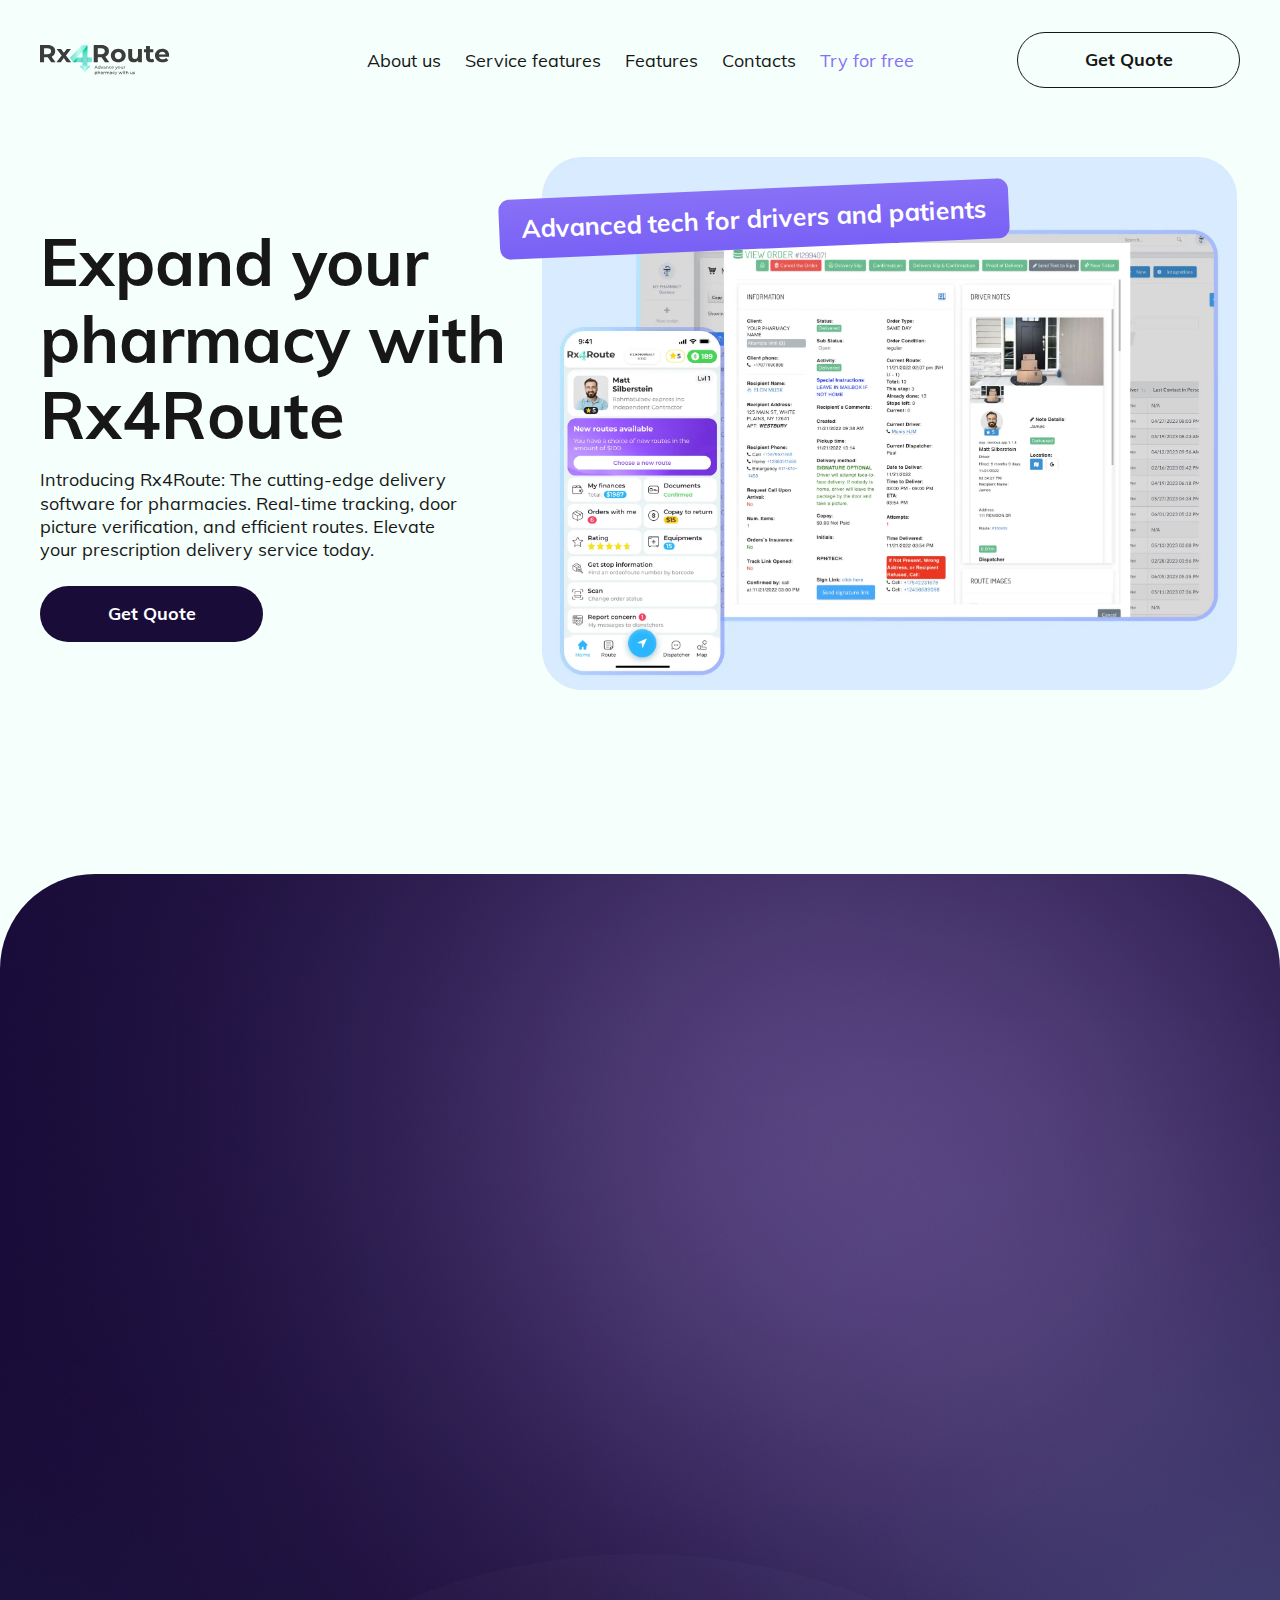
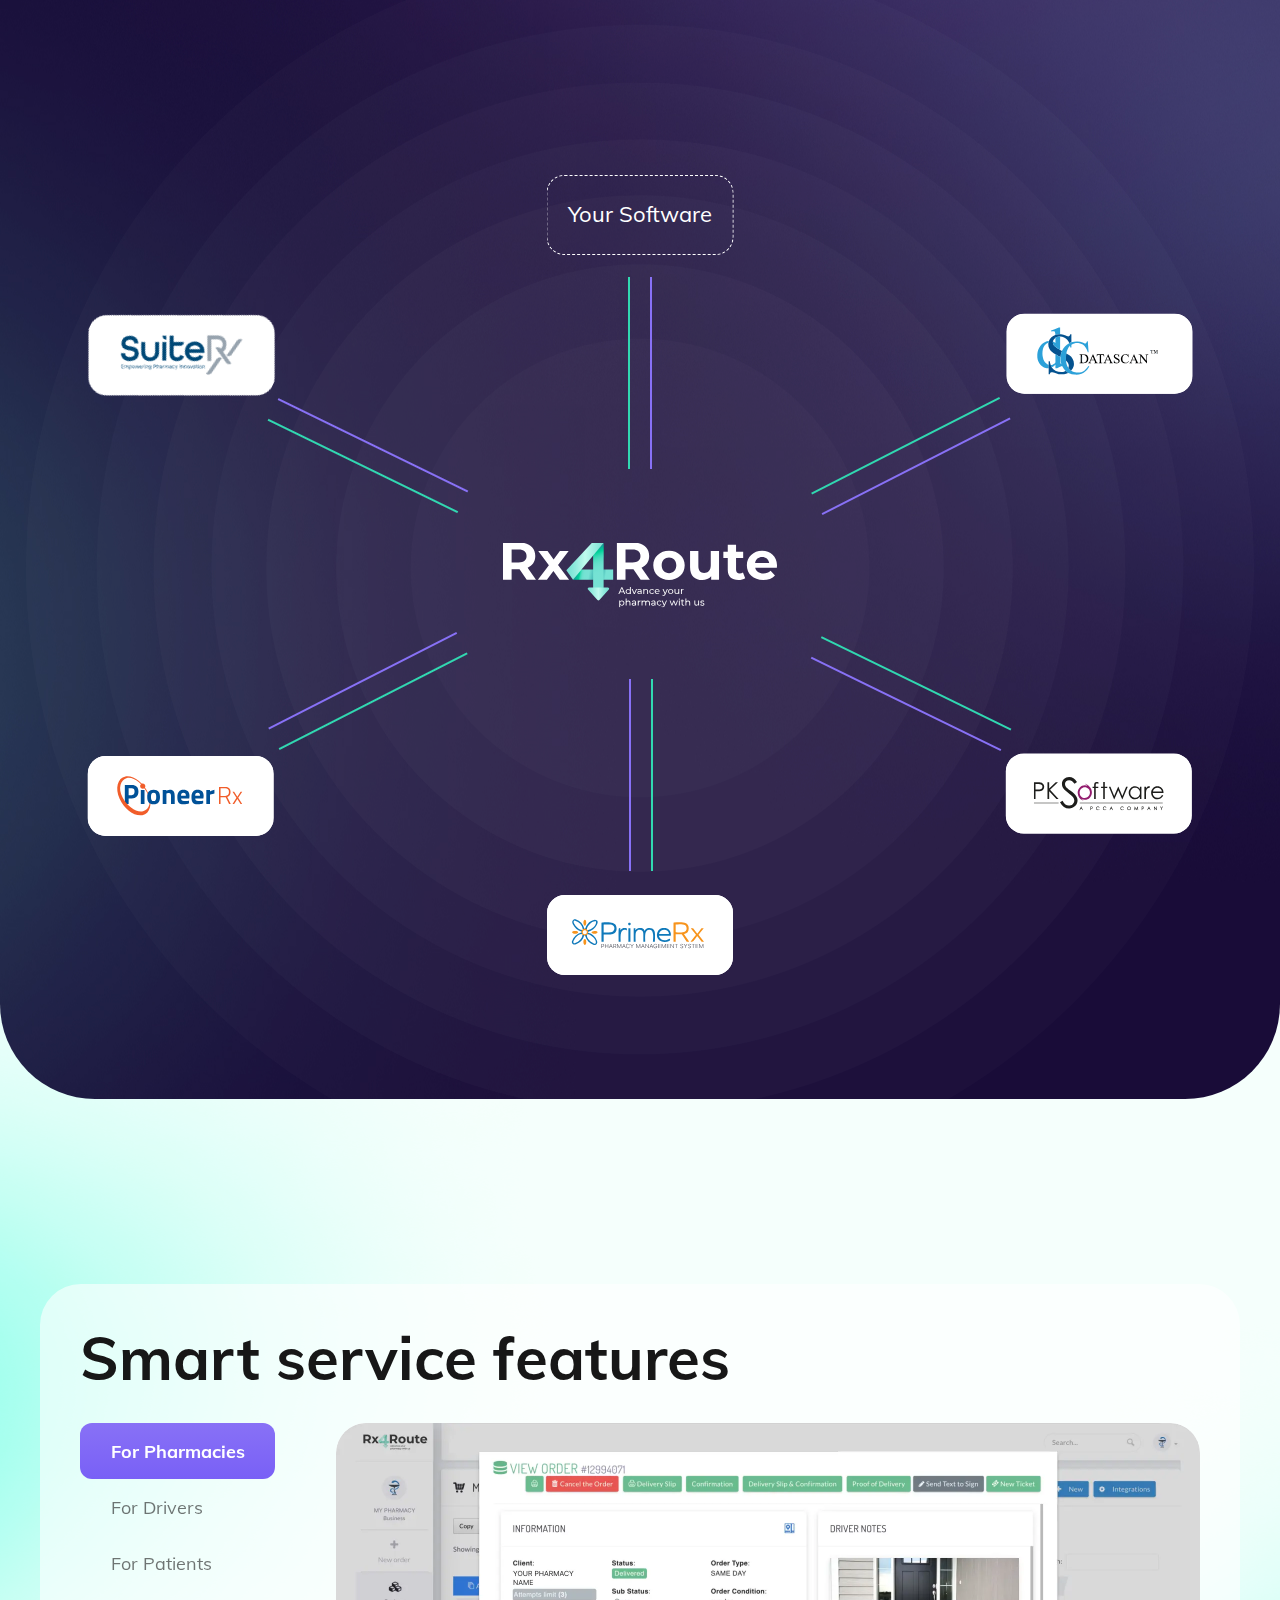
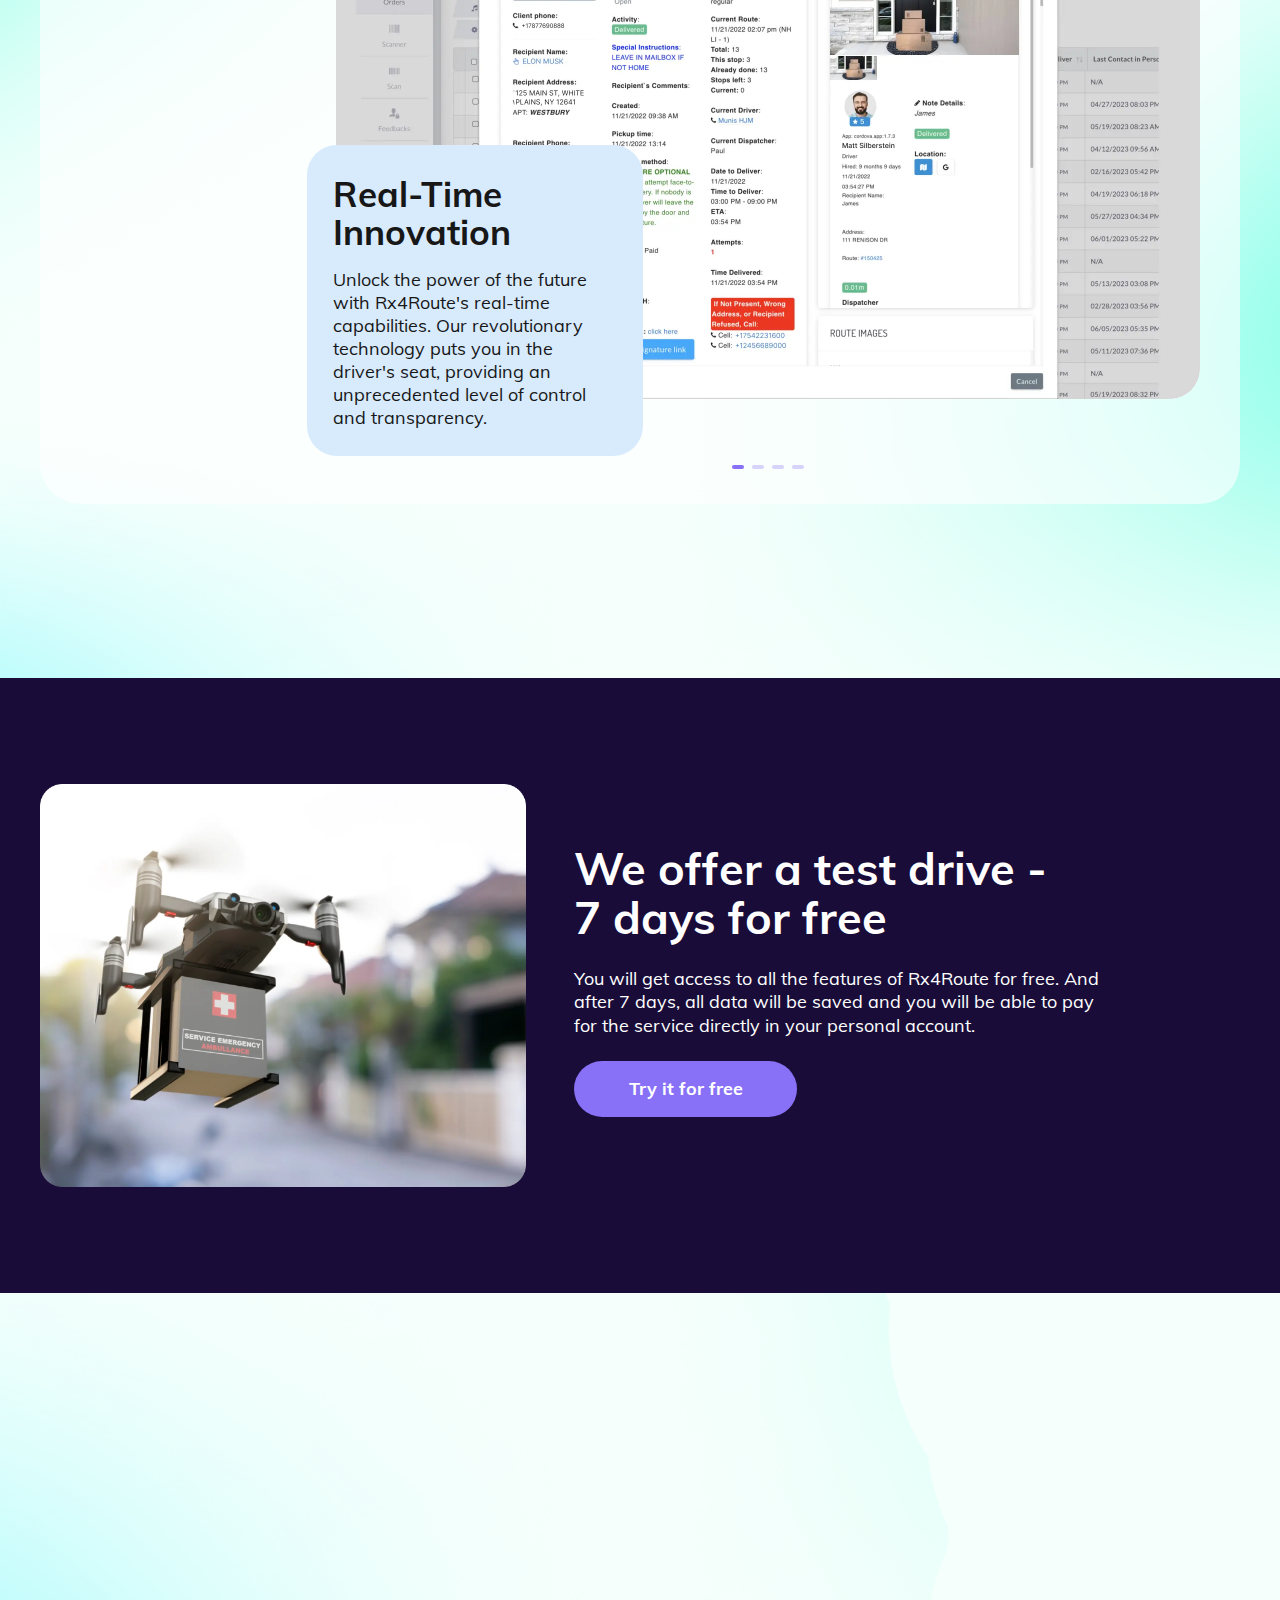
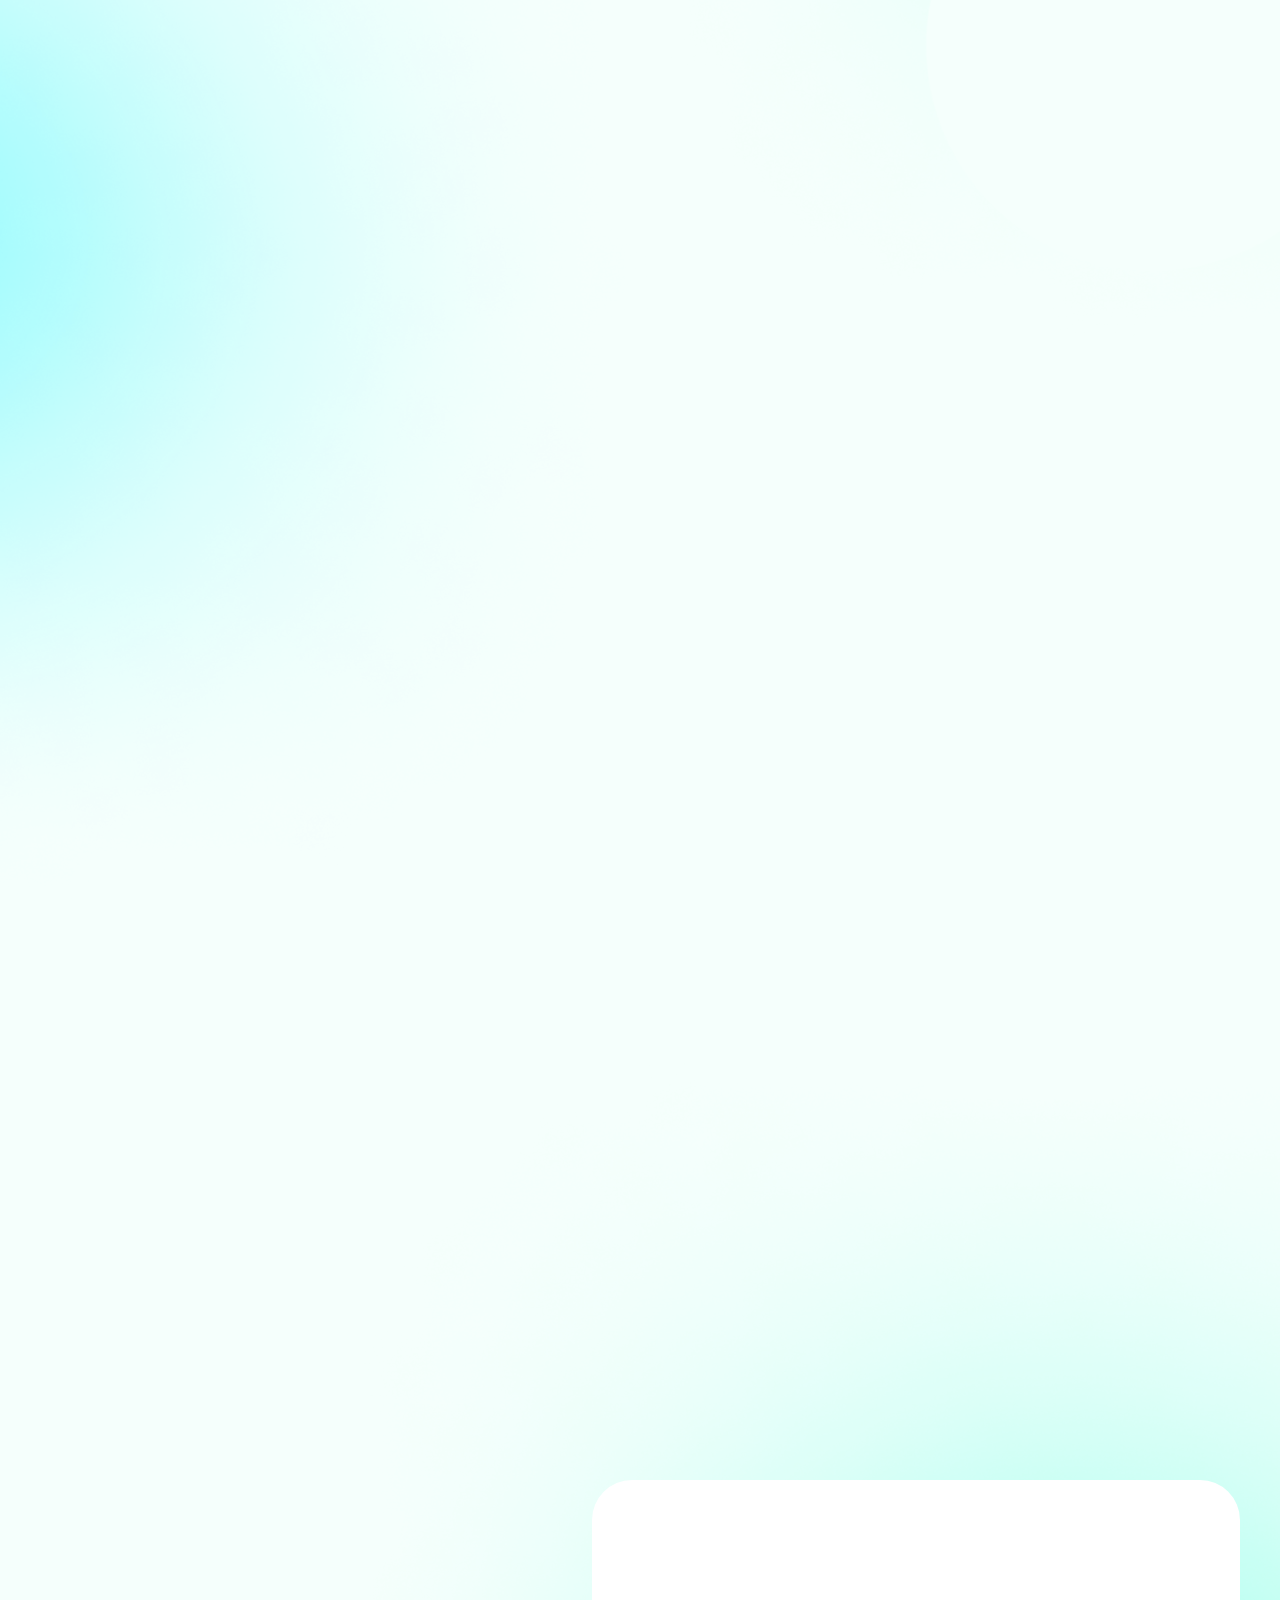
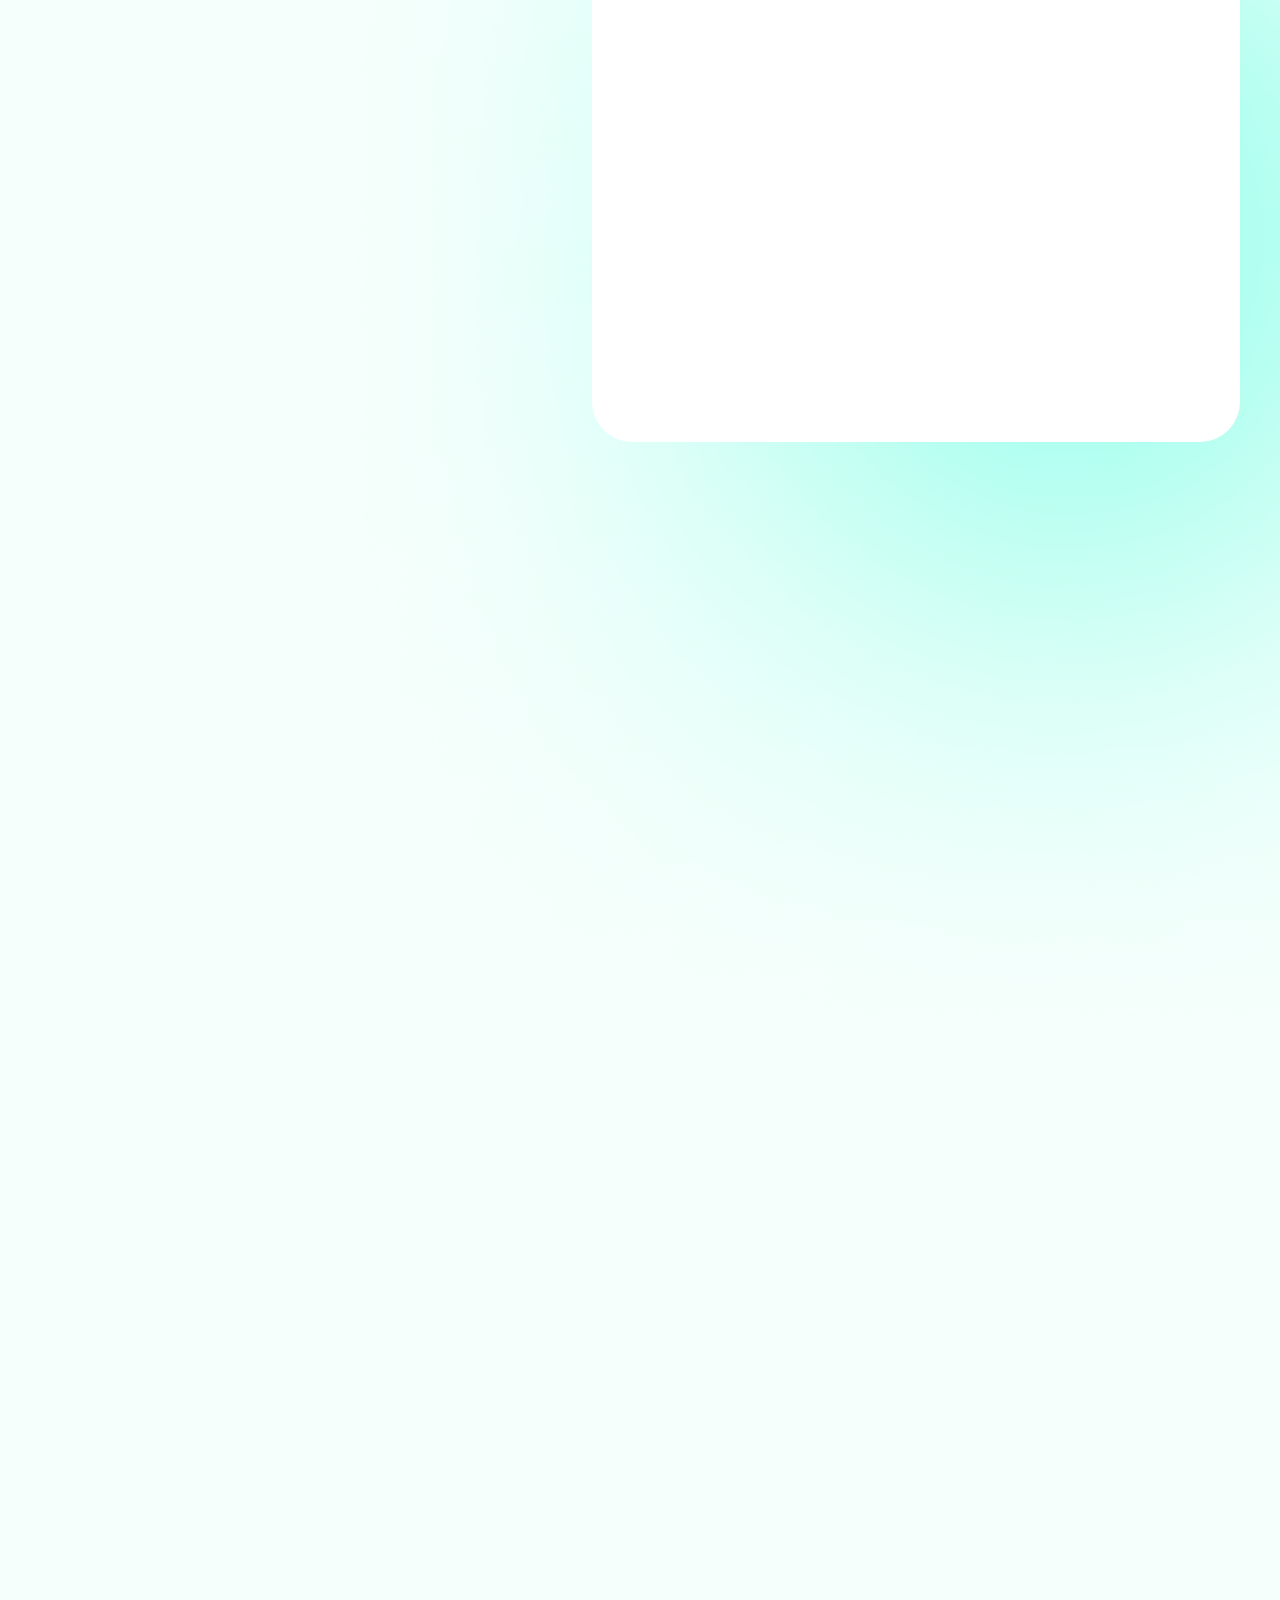
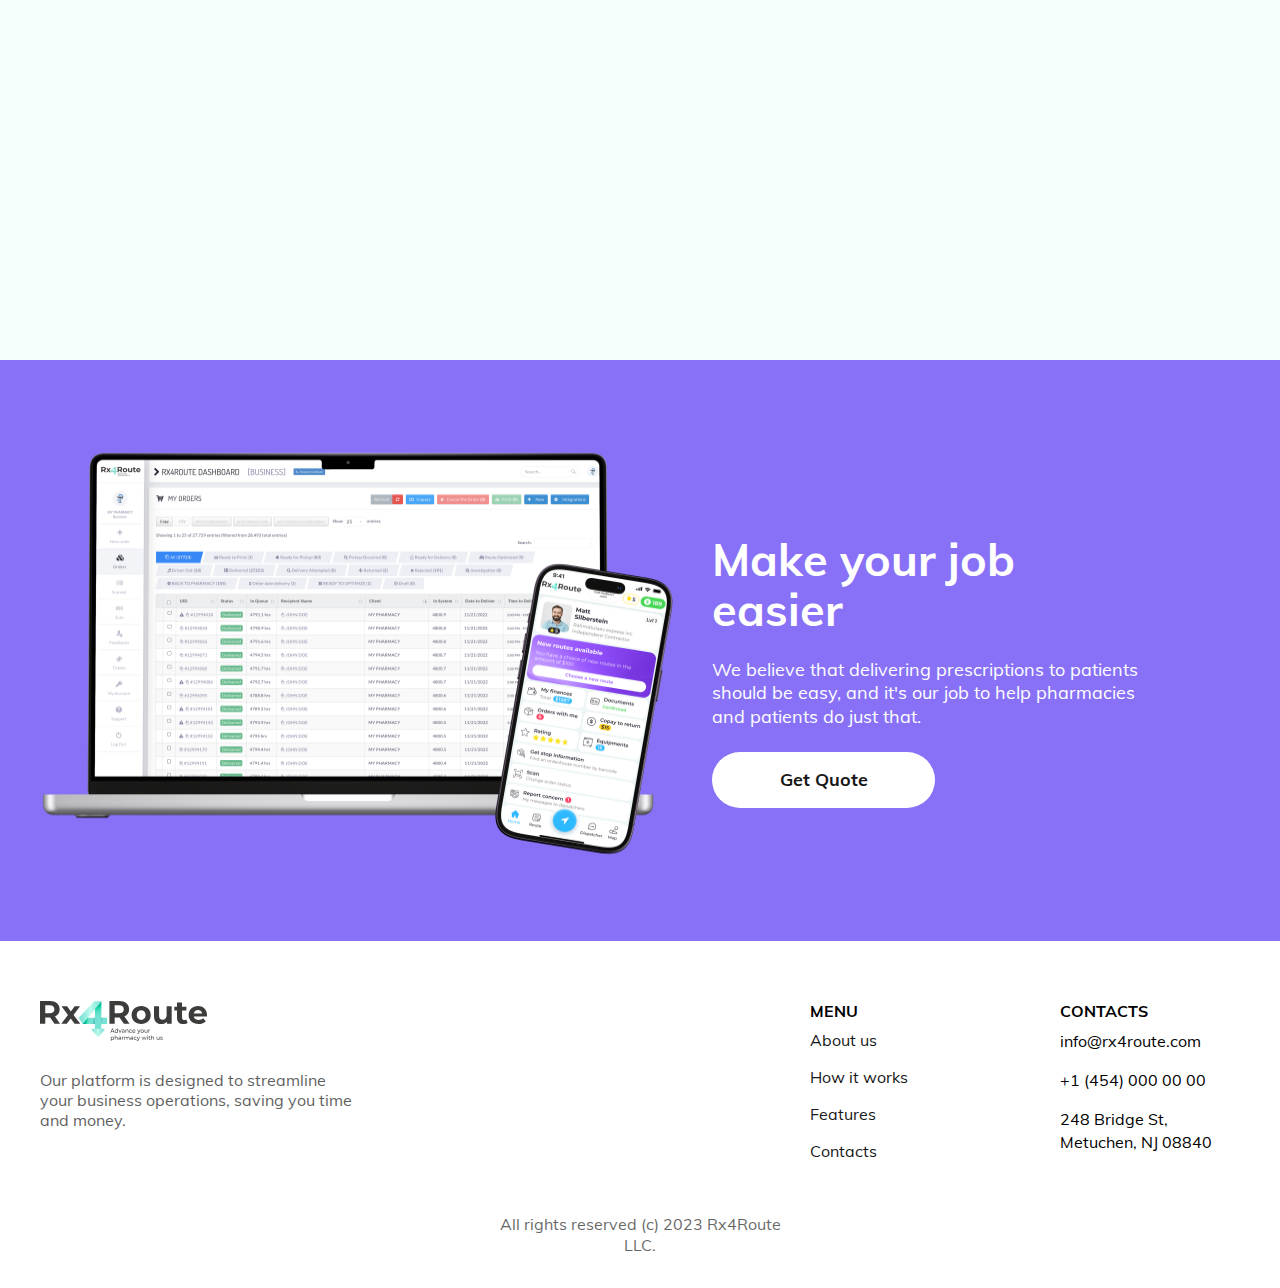
==== commit 9354507f: "новая версия" ====
--- a/rx/index.html
+++ b/rx/index.html
@@ -188,8 +188,8 @@
                   <div class="simple-slider">
                     <ul class="simple-slider__text-block simple-texts text-zero ">
                       <li class="simple-texts__description simple-texts__description--sky position position--left-bottom">
-                        <h4 class="simple-texts__title title-4">Driver Management</h4>
-                        <p class="simple-texts__text">Easily manage your driver capacity and schedules through our intuitive platform. Assign deliveries based on driver availability and proximity, ensuring optimized resource allocation and timely prescription deliveries.</p>
+                        <h4 class="simple-texts__title title-4">Real-Time Innovation</h4>
+                        <p class="simple-texts__text">Unlock the power of the future with Rx4Route&#x27;s real-time capabilities. Our revolutionary technology puts you in the driver&#x27;s seat, providing an unprecedented level of control and transparency.</p>
                       </li>
                       <li class="simple-texts__description simple-texts__description--pistachios position position--right-bottom">
                         <h4 class="simple-texts__title title-4">Seamless Integration</h4>
@@ -209,17 +209,17 @@
                         <li class="slider__item slider-item swiper-slide">
                           <div class="slider-item__picture">
                             <picture>
-                              <source type="image/webp" srcset="./img/slide-features/pharmacies/driver-management.webp 1x, ./img/slide-features/pharmacies/driver-management@2x.webp 2x">
-                              <img class="slider-item__pic" src="./img/slide-features/pharmacies/driver-management.jpg" srcset="./img/slide-features/pharmacies/driver-management@2x.jpg 2x"
-                                alt="Driver Management">
+                              <source type="image/webp" srcset="./img/slide-features/pharmacies/real-time-innovation@2x.webp 1x, ./img/slide-features/pharmacies/real-time-innovation@2x@2x.webp 2x">
+                              <img class="slider-item__pic" src="./img/slide-features/pharmacies/real-time-innovation@2x.jpg" srcset="./img/slide-features/pharmacies/real-time-innovation@2x@2x.jpg 2x"
+                                alt="Real-Time Innovation">
                             </picture>
                           </div>
                         </li>
                         <li class="slider__item slider-item swiper-slide">
                           <div class="slider-item__picture">
                             <picture>
-                              <source type="image/webp" srcset="./img/slide-features/pharmacies/seamless-integration.webp 1x, ./img/slide-features/pharmacies/seamless-integration@2x.webp 2x">
-                              <img class="slider-item__pic" src="./img/slide-features/pharmacies/seamless-integration.jpg" srcset="./img/slide-features/pharmacies/seamless-integration@2x.jpg 2x"
+                              <source type="image/webp" srcset="./img/slide-features/pharmacies/seamless-integration@2x.webp 1x, ./img/slide-features/pharmacies/seamless-integration@2x@2x.webp 2x">
+                              <img class="slider-item__pic" src="./img/slide-features/pharmacies/seamless-integration@2x.jpg" srcset="./img/slide-features/pharmacies/seamless-integration@2x@2x.jpg 2x"
                                 alt="Seamless Integration">
                             </picture>
                           </div>
@@ -227,8 +227,8 @@
                         <li class="slider__item slider-item swiper-slide">
                           <div class="slider-item__picture">
                             <picture>
-                              <source type="image/webp" srcset="./img/slide-features/pharmacies/route-optimization.webp 1x, ./img/slide-features/pharmacies/route-optimization@2x.webp 2x">
-                              <img class="slider-item__pic" src="./img/slide-features/pharmacies/route-optimization.jpg" srcset="./img/slide-features/pharmacies/route-optimization@2x.jpg 2x"
+                              <source type="image/webp" srcset="./img/slide-features/pharmacies/route-optimization-w-line@2x.webp 1x, ./img/slide-features/pharmacies/route-optimization-w-line@2x@2x.webp 2x">
+                              <img class="slider-item__pic" src="./img/slide-features/pharmacies/route-optimization-w-line@2x.jpg" srcset="./img/slide-features/pharmacies/route-optimization-w-line@2x@2x.jpg 2x"
                                 alt="Route Optimization">
                             </picture>
                           </div>
@@ -236,8 +236,8 @@
                         <li class="slider__item slider-item swiper-slide">
                           <div class="slider-item__picture">
                             <picture>
-                              <source type="image/webp" srcset="./img/slide-features/pharmacies/driver-management-1.webp 1x, ./img/slide-features/pharmacies/driver-management-1@2x.webp 2x">
-                              <img class="slider-item__pic" src="./img/slide-features/pharmacies/driver-management-1.jpg" srcset="./img/slide-features/pharmacies/driver-management-1@2x.jpg 2x"
+                              <source type="image/webp" srcset="./img/slide-features/pharmacies/last@2x.webp 1x, ./img/slide-features/pharmacies/last@2x@2x.webp 2x">
+                              <img class="slider-item__pic" src="./img/slide-features/pharmacies/last@2x.jpg" srcset="./img/slide-features/pharmacies/last@2x@2x.jpg 2x"
                                 alt="Driver Management">
                             </picture>
                           </div>
--- a/rx/css/style.min.css
+++ b/rx/css/style.min.css
@@ -1,2 +1,2 @@
-@keyframes push{0%,25%,to{translate:0 0}75%{translate:60px 0}}@keyframes activating{0%{opacity:0}25%{opacity:0;transform:translateY(-5px)}to{opacity:1;transform:translateY(0)}}@keyframes in{0%{top:0;opacity:0}25%{top:0;opacity:1}75%{top:100%;opacity:1}to{opacity:0;top:100%}}@keyframes out{0%{top:100%;opacity:0}25%{top:100%;opacity:1}75%{top:0;opacity:1}to{opacity:0;top:0}}@font-face{font-family:"Mulish";font-style:normal;font-weight:300;font-display:swap;src:local(""),url(../fonts/Mulish-Light.woff2)format("woff2"),url(../fonts/Mulish-Light.woff)format("woff")}@font-face{font-family:"Mulish";font-style:normal;font-weight:400;font-display:swap;src:local(""),url(../fonts/Mulish-Regular.woff2)format("woff2"),url(../fonts/Mulish-Regular.woff)format("woff")}@font-face{font-family:"Mulish";font-style:normal;font-weight:700;font-display:swap;src:local(""),url(../fonts/Mulish-Bold.woff2)format("woff2"),url(../fonts/Mulish-Bold.woff)format("woff")}@font-face{font-family:"Mulish";font-style:normal;font-weight:600;font-display:swap;src:local(""),url(../fonts/Mulish-SemiBold.woff2)format("woff2"),url(../fonts/Mulish-SemiBold.woff)format("woff")}img{max-width:100%;height:auto}a{text-decoration:none}ul{margin:0;list-style:none}h1,h2,h3,h4,h5,h6,p{padding:0;margin:0}.swiper{width:600px;height:300px}.container,ul{padding:0}@media (min-width:768px){.container{padding:0}}@media (min-width:1280px){.container{width:1200px;margin:0 auto;padding:0}}.visually-hidden{position:absolute;width:1px;height:1px;margin:-1px;border:0;padding:0;white-space:nowrap;clip-path:inset(100%);clip:rect(0 0 0 0);overflow:hidden}.only--mobile{display:inline-block}@media (min-width:768px){.only--mobile{display:none}}.only--tablet{display:none}@media (min-width:768px){.only--tablet{display:inline-block}}@media (min-width:1280px){.only--tablet{display:none}}.only--desktop{display:none}@media (min-width:1280px){.only--desktop{display:inline-block}}.button{background:0 0;border:0;display:block;font-size:18px;font-style:normal;font-weight:700;line-height:20px;padding:18px 15px;min-width:87px;border-radius:54px;font-family:"Mulish","Arial",sans-serif}.button--bordered{border:1px solid #171717;color:#171717}.button--bordered:hover,.button--dark{background-color:#190c39;color:#fff}.button--dark:hover,.button--purple{background-color:#8871f6;color:#fff}.button--purple:hover,.button--white{background-color:#fff;color:#8871f6}.button--white{color:#171717}.button--white:hover{background-color:#171717;color:#fff}.button--squared{font-size:18px;line-height:21px;color:rgba(23,23,23,.6);border-radius:12px;background-color:transparent;transition:background-color 1s;font-weight:400;cursor:pointer}.button--squared.active,.button--squared:hover{color:#171717;border-color:transparent}.button--squared.active{background-image:linear-gradient(180deg,#8871f6 0,#7960f6 100%);color:#fff;font-weight:700}.hoist{z-index:10}.hoisting__element{z-index:10;opacity:1;translate:0 0}.hoisting__element,.hoisting__element--main-pic,.hoisting__element--pionerrx{transition:all 1.5s ease-out}.hoisting__element--datascan{transition:all 1.6s ease-out}.hoisting__element--suitrx{transition:all 1.7s ease-out}.hoisting__element--pksoftware{transition:all 1.8s ease-out}.hoisting__element--not-visible-widgets{translate:0 400px;opacity:0}.hoisting__element--not-visible{translate:0 200px;opacity:0}.hoisting__element--not-visible-100{translate:0 100px;opacity:0}.hoisting-text{transition:all 1.5s;transform:translateY(0);opacity:1}.hoisting-text--start{opacity:0;transform:translateY(100%)}.hoisting-text--main-start{opacity:0;transform:translateY(20%)}.push-right--animation{animation:push .8s ease-in}@media (min-width:1280px){.push-right--animation{animation:none}}.page{height:100%;scroll-behavior:smooth}.page-body{margin:0;padding:0;font-family:"Mulish","Arial",sans-serif;font-weight:400;font-style:normal;font-size:16px;line-height:21px;background-color:#f5fffc;background-image:url(../img/background-414.png);background-position:0 0;background-size:cover;color:#171717;overflow-x:hidden;min-height:100%;display:flex;flex-direction:column}@media (min-width:768px){.page-body{background:#f5fffc url(../img/background-768.png)no-repeat 0 0;background-size:cover}}@media (min-width:1280px){.page-body{background:#f5fffc url(../img/background-1280.png)no-repeat 0 0;background-size:cover}}.page-body--hidden,.page-header{overflow:hidden}.page-header{padding:32px 16px 24px;position:relative}.page-header--white{background-color:#fff;overflow:visible}.page-header--menu-oppened{height:100vh}.page-header__container{display:flex;justify-content:space-between;align-items:center}.page-header__toggle-container{width:27px;height:19px}.page-header__toggle{display:block;position:relative;width:100%;height:100%;background:0 0;padding:0;margin:0;border:0;cursor:pointer}.page-header__toggle::before{content:"";position:absolute;top:50%;left:50%;transform:translate(-50%,-50%) rotate(45deg);transition:.5s}.page-header__toggle span,.page-header__toggle::after,.page-header__toggle::before{width:100%;height:3px;background-color:#171717;border-radius:10px}.page-header__toggle::after{content:"";position:absolute;bottom:50%;left:50%;transform:translate(-50%,50%) rotate(-45deg);transition:.5s}.page-header__toggle span{display:none}.page-header__button{width:223px;padding:17px 32px}.page-header__button,.page-header__button--oppened{position:absolute;bottom:24px}.page-header__toggle--closed{height:19px}.page-header__toggle--closed::after,.page-header__toggle--closed::before{transform:none}.page-header__toggle--closed::before{top:0;left:0}.page-header__toggle--closed::after{bottom:0;left:0}.page-header__toggle--closed span{display:block}@media (min-width:768px){.page-header{padding-left:60px;padding-right:60px;background-color:transparent}.page-header--white{background-color:#fff}}@media (min-width:1280px){.page-header{padding:32px 0;margin-bottom:32px;display:flex;align-items:center;min-width:56px}.page-header__container{margin-right:197px}.page-header__toggle-container{display:none}.page-header__button{margin-left:auto;position:initial}.page-header__logo-link{width:130px;height:31px}}.page-main{flex-grow:1}.page-footer{background:#fff;padding:48px 16px 32px}.page-footer__text{width:285px;opacity:.7;font-size:16px;line-height:125%;margin-bottom:32px;margin-top:16px}.page-footer__menu{display:flex;justify-content:space-between;margin:0 0 56px}.page-footer__menu-title{color:#000;text-transform:uppercase;font-weight:700;margin-bottom:8px}.page-footer__item{margin-bottom:16px}.page-footer__item:last-child{margin:0}.page-footer__link{color:#171717;display:block;width:100%}.page-footer__link:hover{opacity:.5}.page-footer__address,.page-footer__address-link{color:#000;font-size:16px;font-style:normal;line-height:143%}.page-footer__address-link{font-weight:400;margin-bottom:16px}.page-footer address{display:flex;flex-direction:column}.page-footer__address{width:180px}.page-footer__copyright{color:#000;font-size:14px;font-weight:400;opacity:.6;width:275px;margin:0 auto;text-align:center}@media (min-width:768px){.page-footer{padding:40px 60px 24px}.page-footer__logo-link{display:inline-block;cursor:pointer}.page-footer__logo{display:block;width:130px;height:31px}.page-footer__menu{justify-content:flex-start;margin-bottom:52px}.page-footer__text{font-size:16px;width:316px}.page-footer__menu-container:first-child{margin-right:152px}}@media (min-width:1280px){.page-footer{padding:60px 0 32px}.page-footer__logo{width:168px;height:40px}.page-footer__text{margin-bottom:0;margin-top:24px}.page-footer__flex-container{display:flex}.page-footer__menu{margin-left:auto}.page-footer__copyright{font-size:16px;width:312px}}.menu,.menu--oppened{height:calc(100vh - 97px)}.menu{margin:24px 0 0;transform:translateX(100vw);transition:1s;position:absolute;background:#fff;z-index:100;width:100%;padding-top:8px;left:0;padding-left:16px;box-sizing:border-box}.menu--oppened{transform:translateX(0)}.menu__item,.menu__list{margin:0 0 32px}.menu__link{display:block;width:100%;font-size:18px;color:#171717}.menu__link:hover{opacity:.5}.menu__link--desk{display:none}@media (min-width:768px){.menu__link--desk{display:block}}@media (min-width:1280px){.menu,.menu__list{display:flex;margin:0}.menu{transform:none;height:auto;width:100%;position:initial;padding:0;background:0 0}.menu__list{align-items:center}.menu__item{margin:0 24px 0 0}.menu__item:last-child{margin:0}.menu__link--desk{color:#8871f6}}.promo{position:relative;padding:32px 16px 0;margin-bottom:80px}.promo__text,.promo__title{margin:0 auto 24px;text-align:center}.promo__title{font-weight:700;font-size:42px;line-height:110%;max-width:382px}.promo__text{max-width:340px;font-size:16px;line-height:130%}.promo__brake{display:none}.promo__button{width:100%;margin-bottom:40px}.promo__img{display:block;margin:0 auto}.promo__img--plashka{position:absolute;width:285px;height:32px;top:425px;left:3px;background-image:linear-gradient(180deg,#8871f6 0,#7960f6 100%);border-radius:6px;color:#fff;font-size:14px;font-style:normal;font-weight:700;line-height:110%;display:flex;justify-content:center;align-items:center;transform:rotate(-5deg)}@media (min-width:768px){.promo{margin-bottom:136px;padding-left:60px;padding-right:60px}.promo__title{font-size:50px;line-height:118%;width:565px;max-width:565px}.promo__text{max-width:552px;font-size:18px}.promo__button{width:223px;margin:0 auto 48px}.promo__brake{display:block}.promo__img--plashka{width:510px;height:60px;top:349px;left:126px;border-radius:11px;font-size:25px;transform:rotate(-2.5deg)}}@media (min-width:1280px){.promo{padding:0;margin-bottom:232px;position:relative}.promo__title{font-size:65px;width:491px;text-align:left;margin:0 0 14px;padding-top:72px}.promo__text{width:431px;text-align:left;margin:0 0 24px;font-family:Mulish;font-size:18px;line-height:130%}.promo__button{margin:0}.promo__img{position:absolute;top:5px;right:3px;width:695px;height:533px}.promo__img--plashka{top:37px;left:459px}}.subpromo{color:#fff;padding:24px 16px 83px;width:100%;box-sizing:border-box;overflow:hidden;z-index:10;position:relative}.subpromo__title{width:371px;text-align:left;margin-bottom:24px}.subpromo__text{line-height:130%;margin-bottom:16px;width:369px}.subpromo__text--second{margin-bottom:40px}.subpromo__card-container{position:relative;width:100%;height:235px;margin:0 auto 72px}.subpromo__card,.why__widget-first-block span{display:flex;align-items:center;position:absolute}.subpromo__card{box-sizing:border-box;padding-top:32px;padding-left:8px;padding-right:8px;border-radius:24px;flex-direction:column}.subpromo__card--first{top:81px;right:calc(50% + 20px);width:171px;height:194px;background:#76e3d4;transform:rotate(-5deg);z-index:100}.subpromo__card--second{top:5px;left:calc(50% - 14px);width:226px;min-height:299px;transform:rotate(11deg);background:#cbd2f9;padding-top:15px}.subpromo__icon{margin-bottom:14px}.subpromo__icon--world{margin-right:17px;transform:rotate(-12deg)}.subpromo__card-text{color:#3c3c3b;text-align:center;font-size:16px}.subpromo__card-text--first{width:124px}.subpromo__card-text--second{width:197px}@media (min-width:768px){.subpromo{padding:48px 60px 64px}.subpromo__text,.subpromo__title{width:481px;margin:0 auto 24px;text-align:center}.subpromo__text{width:482px}.subpromo__text--second{margin-bottom:48px}}@media (min-width:1280px){.subpromo{padding:80px 0 100px;width:1200px}.subpromo__title{width:763px;text-align:left;margin:0 0 32px}.subpromo__text{font-family:Mulish;font-size:18px;line-height:130%;width:531px;text-align:left;margin:0 0 14px}.subpromo__card-container{position:absolute;width:470px;top:131px;right:65px;height:355px}.subpromo__card--first{width:174px;height:193px;box-sizing:border-box;z-index:1000;top:69px;right:calc(50% + 17px)}.subpromo__card--second{width:253px;min-height:206px;padding:0 0 23px;top:30px;transform:rotate(8deg)}.subpromo__card-text{font-family:Mulish;font-size:18px;font-style:normal;font-weight:400;line-height:130%}.subpromo__card-text--second{width:195px}.subpromo__icon--fan{margin-bottom:15px;margin-top:0}.subpromo__icon--world{margin-top:14px}}.title-2{font-size:30px;font-style:normal;font-weight:700;line-height:120%}@media (min-width:768px){.title-2{font-size:35px;line-height:110%}}@media (min-width:1280px){.title-2{font-size:60px}}.title-3{font-size:28px;font-weight:700;line-height:110%}.title-3--white{color:#fff}@media (min-width:768px){.title-3{font-size:30px}.title-3--big{font-size:45px}}@media (min-width:1280px){.title-3{font-size:45px}}.title-4{font-size:26px;font-weight:700;line-height:110%}@media (min-width:768px){.title-4{font-size:28px}}@media (min-width:1280px){.title-4{font-size:35px}}.test-drive{background:#190c39;padding:56px 16px 48px;color:#fff}.test-drive__title{width:305px;text-align:center;margin:0 auto 16px}.test-drive__subtitle{max-width:330px;text-align:center;margin:0 auto 32px;font-size:16px;line-height:130%;font-weight:400}.test-drive__button{width:100%;margin-bottom:32px}.test-drive__img{display:block;margin:0 auto}@media (min-width:768px){.test-drive{padding:56px 60px}.test-drive__title{margin:0 auto 24px;width:445px}.test-drive__subtitle{max-width:482px;margin-bottom:24px}.test-drive__button{width:334px;margin:0 auto 48px}}@media (min-width:1280px){.test-drive{padding:106px 0}.test-drive__title{width:480px;margin:0 0 24px;text-align:left}.test-drive__subtitle{font-family:Mulish;font-size:18px;line-height:130%;text-align:left;margin:0 0 24px;max-width:537px}.test-drive__button{width:223px;margin:0}.test-drive__block-1{margin-left:48px;padding-top:60px}.test-drive__flex-container{display:flex;flex-direction:row-reverse;justify-content:flex-end}.test-drive__img{display:block;width:486px;height:403px;margin-right:auto}}.why{padding:136px 16px 0;width:100%;box-sizing:border-box;overflow:hidden;position:relative;z-index:10}.why__title{width:260px;margin:0 0 16px}.why__subtitle{max-width:365px;margin:0 0 48px;text-align:left}.why__item-title{width:310px;margin:0 0 16px}.why__description{max-width:400px;margin:0 0 24px}.why__description--timely{max-width:340px}.why__map{position:relative;margin:0 auto 90px;max-width:382px;width:100%;box-sizing:border-box}.why__map--bg{border-radius:40px;background:#fff;padding:73px 30px 73px 26px;margin-bottom:64px;min-height:385px}.why__pic-main{max-width:382px}.why__pic-driver,.why__pic-time{display:inline-block;position:absolute}.why__pic-driver{width:214px;height:125px;top:13px;right:-39px}.why__pic-time{left:-27px;bottom:-56px;width:151px;height:157px}.why__pic-widgets{width:260px;height:194px;position:absolute;bottom:-41px;right:-25px}.why__svg-container{position:absolute;width:140px;height:79px;border-radius:22px;box-shadow:0 27px 45px 0 rgba(0,0,0,.1)}.why__svg-container--primerx{top:20px;left:90px}.why__svg-container--datascan{top:91px;left:12px;z-index:1}.why__svg-container--pioneerrx{top:56px;right:3px}.why__svg-container--suitrx{bottom:75px;right:3px}.why__svg-container--pksoftware{bottom:25px;right:110px}.why__map-svg{width:140px;height:79px}.slogan img,.why__pic{display:block;margin:0 auto}.why__widget-time{width:140px;padding:10px 20px;box-shadow:0 27px 45px 0 rgba(0,0,0,.2);box-sizing:border-box;background:#fff;border-radius:10px;transform:rotate(8deg);position:absolute;left:0;bottom:-50px}.why__widget-text,.why__widget-title{font-family:"Montserrat";color:#24222f}.why__widget-title{font-weight:500;font-size:10px;opacity:.4}.why__widget-text{font-weight:600;font-size:12px}.why__widget-text--white{color:#fff}.why__widget-text--bg{display:inline-block;background-color:#171717;border-radius:12px;color:#f1f1f1;padding:1px 7px}.why__widget-name{position:absolute;top:20px;right:-20px;padding:7px 10px;border-radius:20px;background:#fff;display:grid;grid-template-columns:auto auto;grid-template-rows:auto auto;gap:5px;font-family:"Monserrat";box-sizing:border-box;box-shadow:0 27px 45px 0 rgba(0,0,0,.2)}.why__widget-first-block{grid-column:1/2;grid-row:1/-1;position:relative;align-self:center}.why__widget-first-block span{justify-content:center;background:#171717;color:#fff;width:30px;height:18px;border-radius:9px;bottom:-7px;left:50%;transform:translateX(-50%)}.why__widget-second-block{background:#44d453;color:#fff;border-radius:15px;padding:1px 8px}.why__widget-second-block svg{margin-left:5px}.why__img-hipa{width:185px;height:148px;position:absolute;right:-37px;bottom:-36px}.why__img-dashboard{display:block}.why__bundl{display:flex;flex-direction:column;position:absolute;top:-50%;left:50%;width:140px;height:120px;padding:15px;background:#fff;border-radius:10px;box-shadow:0 15px 20px 0 rgba(0,0,0,.11);box-sizing:border-box;transform:rotate(9deg) translateX(-50%) translateY(50%)}.why__bundl svg{margin-bottom:5px}.why__bundl--tel{background-color:#b9f8ec;width:150px;top:185px;left:185px;transform:rotate(-10deg)}.why__bundl-text{font-size:12px;line-height:120%}.why__description--margin{margin-bottom:24px}.why__communication{display:block}.why__img-tel{position:absolute;bottom:-55px;right:20px}.why__widget-driver-out{width:214px;position:absolute;right:-28px;top:-11px}@media (min-width:768px){.why{padding:160px 60px}.why__title{width:275px;margin:0 auto 24px}.why__title:nth-child(even){margin-left:auto}.why__subtitle{max-width:482px;margin:0 auto 68px;line-height:130%;text-align:center}.why__description{width:399px;font-size:18px;line-height:130%}.why__description--even{margin-left:auto}.why__description--privacy{max-width:450px;width:477px}.why__map,.why__pic-main{max-width:648px}.why__pic-driver{width:362px;height:198px;top:29px;right:-103px}.why__pic-time{width:318px;height:327px;bottom:-136px;left:-73px}.why__pic-widgets{width:465px;height:367px;bottom:-95px;right:-74px}.why__item-title--even{margin-left:auto;width:399px}.why__item-title--privacy{display:block;width:451px}.why__svg-container{width:200px;height:112px}.why__svg-container--primerx{top:-11px;left:90px}.why__svg-container--datascan{top:80px;left:-50px}.why__svg-container--pioneerrx{top:106px;right:-50px}.why__svg-container--suitrx{bottom:75px;right:-55px}.why__svg-container--pksoftware{bottom:0;right:85px}.why__map-svg{width:200px;height:112px}.why__img-hipa{width:296px;height:232px}.why__widget-driver-out{width:366px;position:absolute;right:-61px;top:12px}}@media (min-width:1280px){.why{padding:180px 0 70px;background:url(../img/why-lights.png)no-repeat;background-size:100%auto}.why__title{width:475px}.why__subtitle{max-width:638px;font-family:Mulish;font-size:18px;margin-bottom:120px}.why__description{max-width:460px;width:431px;font-family:Mulish}.why__description--realtime{width:423px}.why__description--scale{width:431px}.why__description--privacy{width:452px}.why__description--timely{width:430px}.why__item{position:relative;margin-bottom:310px}.why__item--scale{margin-bottom:420px}.why__item-title{width:450px;padding-top:100px}.why__item-title--realtime{width:423px}.why__item-title--privacy{width:452px}.why__map--moderntech{position:absolute;top:3px;right:44px}.why__map--realtime{position:absolute;top:0;left:0}.why__map--scale{position:absolute;top:0;right:0}.why__map--privacy{position:absolute;top:0;left:0}.why__map--timely{position:absolute;top:0;right:52px}.why__pic-driver{top:-4px;right:-111px;width:361px;height:196px}.why__pic-time{bottom:-152px;left:-61px}.why__communication{border-radius:40px}.why__img-hipa{width:386px;height:302px;bottom:-85px}.why__widget-driver-out{right:-90px}}.slogan{background:#8871f6;color:#fff;padding:48px 16px 32px}.slogan__title{max-width:280px;margin:0 auto 16px;text-align:center}.slogan__subtitle{max-width:382px;margin:0 auto 32px;text-align:center}.slogan__button{width:100%;margin:0 0 56px}@media (min-width:768px){.slogan{padding:48px 60px 32px}.slogan__subtitle,.slogan__title{max-width:445px;margin-bottom:24px}.slogan__subtitle{font-size:18px;line-height:130%;max-width:435px}.slogan__button{width:223px;margin:0 auto 64px}}@media (min-width:1280px){.slogan{padding:72px 0}.slogan__block-1{margin-left:20px;padding-top:103px}.slogan__subtitle,.slogan__title{margin:0 0 24px;text-align:left}.slogan__subtitle{font-family:Mulish;font-size:18px;max-width:444px}.slogan__button{margin:0}.slogan img{width:652px;height:437px;margin:0}.slogan__flex-container{display:flex;flex-direction:row-reverse;justify-content:flex-end}}.subpromo-wrapper{border-radius:40px;overflow:hidden;background:#190c39 url(../img/background-spot-light-414.png)no-repeat 0 0;background-size:cover}@media (min-width:1280px){.subpromo-wrapper{background:#190c39 url(../img/subpromo-background-t.jpg)no-repeat 0 0;background-size:cover;border-radius:95px;position:relative;z-index:5}}.subpromo-slider{color:#fff;padding-bottom:50px}.subpromo-slider__block{height:335px;position:relative}.subpromo-slider__block::before{content:"";width:760px;height:760px;position:absolute;top:-58px;left:50%;transform:translateX(-50%);background:url(../img/circle-bg.png)no-repeat 0 0;background-size:cover}.subpromo-slider__title{width:382px;margin:0 auto 54px;text-align:center}.subpromo__logo-link{display:block;margin:0 auto;width:160px}@media (min-width:768px){.subpromo-slider{padding-bottom:0}.subpromo-slider__block{height:460px;padding-top:71px;box-sizing:border-box}.subpromo-slider__block::before{width:760px;height:760px;top:4px}.subpromo-slider__title{width:542px;margin:0 auto}.subpromo__logo-link{width:222px;height:53px}.subpromo__logo{width:100%}}@media (min-width:1280px){.subpromo-slider__block{height:1091px;position:relative;padding-top:155px}.subpromo-slider__block::before{width:1228px;height:1228px;top:-54px}.subpromo-slider__title{width:950px}.subpromo__logo-link{position:absolute;left:50%;transform:translate(-50%,-50%);top:52%;z-index:5;width:274px;height:65px}}.service-features{width:100%;box-sizing:border-box;padding:32px 0 127px}@media (min-width:1280px){.service-features{background:url(../img/slide-features/bg/lights.png)no-repeat 0 0;background-size:100% 100%;margin-top:-106px;position:relative;z-index:1;padding-top:291px;padding-bottom:174px}.service-features--smart{background-image:url(../img/slide-features/bg/smart-light.png)}}.service-features__wrapper{border-radius:40px;overflow:hidden;padding-top:24px;padding-bottom:24px;width:100%}@media (min-width:1280px){.service-features__wrapper{margin:0 auto;max-width:1200px;padding:41px 40px 53px;background:rgba(255,255,255,.6);border-radius:41px;box-sizing:border-box}}.service-features__slider{position:relative;z-index:5;margin-top:-13px}@media (min-width:1280px){.service-features__slider{margin-top:0}.service-features__container{display:flex;justify-content:space-between}}.service-features__title{margin-bottom:23px;padding:0 35px;box-sizing:border-box}@media (min-width:1280px){.service-features__title{padding:0;margin:0 0 32px}}.service-features__buttons-container{position:relative;padding-right:32px;padding-left:32px}@media (min-width:1280px){.service-features__buttons-container{padding:0;margin:0}}.service-features__buttons-wrapper{width:100%;padding-bottom:23px;box-sizing:border-box;position:relative;overflow:auto}@media (min-width:1280px){.service-features__buttons-wrapper{width:240px;overflow:visible;z-index:20}}.service-features__buttons{display:inline-flex;white-space:nowrap;justify-content:space-between;width:100%}@media (min-width:768px){.service-features__buttons{justify-content:flex-start;width:auto}}@media (min-width:1280px){.service-features__buttons{display:block;justify-content:flex-start;width:auto}}.service-features__button{padding:14px 22px 13px;font-size:16px;display:flex;justify-content:center;align-items:center}@media (min-width:768px){.service-features__button{justify-content:flex-start}}@media (min-width:1280px){.service-features__button{font-size:18px;line-height:22px;padding:18px 31px 16px;width:195px;text-align:left;justify-content:flex-start}.service-features__slider{width:864px}}.service-slider__item{position:absolute;top:0;left:0;opacity:0;transition:opacity 1s;z-index:0}.service-slider__item--active{opacity:1;position:relative;z-index:5}.slider{width:100%;height:auto}@media (min-width:1280px){.slider{overflow:hidden}}.slider__container{margin-bottom:24px}.slider-item{padding:0;box-sizing:border-box;position:relative}@media (min-width:1280px){.slider-item{padding:0}}.slider-item__description{padding:26px 26px 37px;border-radius:18px;margin-bottom:9px;background:#b9f8ec}@media (min-width:1280px){.slider-item__description{position:absolute;right:12px;bottom:50px;width:336px}}.slider-item__description--sky{background-color:#d8ebfd}.slider-item__description--pistachios{background-color:#b9f8ec}.slider-item__description--violet{background-color:#e8d5fc}.slider-item__title{margin-bottom:16px}@media (min-width:1280px){.slider-item__picture{border-radius:30px;overflow:hidden}}.slider-item__pic{width:100%;display:block}.phone-slider{margin:0 32px;overflow:hidden}@media (min-width:1280px){.phone-slider{overflow:visible;position:relative;border-radius:30px;background:rgba(185,248,236,.3)}.phone-slider--violet{background-color:rgba(232,213,252,.3)}.phone-slider--pistachios{background-color:rgba(185,248,236,.3)}.phone-slider--sky{background-color:rgba(216,235,253,.3)}}.phone-slider__text-block{margin:0 0 9px}.phone-slider__pagination{position:absolute;bottom:-22px!important;right:0}.simple-slider{margin:0 32px;overflow:hidden}@media (min-width:1280px){.simple-slider{overflow:visible;position:relative;margin:0}}.simple-slider__text-block{margin:0 0 9px}.phone-swiper{width:100%;padding:50px 0;background-color:rgba(232,213,252,.3);border-radius:30px;margin-bottom:25px;display:none}@media (min-width:1280px){.phone-swiper{overflow:hidden;width:740px;margin:0 auto;background:0 0;padding:47px 0}}.service-slider__item--active .phone-swiper{display:block}.phone-slider--violet .phone-swiper{background-color:rgba(232,213,252,.3)}.phone-slider--pistachios .phone-swiper{background-color:rgba(185,248,236,.3)}.phone-slider--sky .phone-swiper{background-color:rgba(216,235,253,.3)}@media (min-width:1280px){.phone-slider .phone-swiper{background-color:transparent}}.phone-swiper__slide{overflow:hidden;transition:transform .5s;border-radius:20px}@media (min-width:1280px){.phone-swiper__slide{border-radius:40px}}.phone-swiper__slide.swiper-slide-active{opacity:1;z-index:1;transform:translateY(-4px) scale(1.1);margin:0!important}.phone-swiper__slide.swiper-slide-prev{margin-right:-4px!important;margin-left:25px!important}.phone-swiper__slide.swiper-slide-next{margin-left:-4px!important;margin-right:40px!important}.phone-swiper__img{width:100%}.phone-swiper__slide.swiper-slide-active .phone-swiper__img{opacity:1}.simple-texts{position:relative}@media (min-width:1280px){.simple-texts{width:100%;height:100%;left:0;top:0;position:absolute}}.simple-texts__description{padding:26px 26px 37px;border-radius:30px;margin-bottom:9px;background:#b9f8ec;width:100%;box-sizing:border-box;min-height:220px;position:absolute;top:0;left:0;opacity:0;z-index:0;transition:opacity 1s}@media (min-width:768px){.simple-texts__description{min-height:162px}}@media (min-width:1280px){.simple-texts__description{position:absolute;width:336px;transition:opacity .3s;padding:30px 26px 27px;font-size:18px;line-height:23px}}.simple-texts__description--active{opacity:1;z-index:10;position:relative}@media (min-width:1280px){.simple-texts__description--active{position:absolute;top:unset;left:unset;right:unset;bottom:unset;opacity:1;animation:activating 1s}}.simple-texts__description--sky{background-color:#d8ebfd}.simple-texts__description--pistachios{background-color:#b9f8ec}.simple-texts__description--violet{background-color:#e8d5fc}.simple-texts__title{margin-bottom:16px}.phone-texts{position:relative}@media (min-width:1280px){.phone-texts{width:100%;height:100%;left:0;top:0;position:absolute}}.phone-texts__item{padding:26px 26px 37px;border-radius:30px;margin-bottom:9px;background:#b9f8ec;width:100%;box-sizing:border-box;min-height:200px;position:absolute;top:0;left:0;opacity:0;z-index:0;transition:opacity 1s}@media (min-width:1280px){.phone-texts__item{position:absolute;width:336px;transition:none;z-index:-1;padding:30px 26px 27px;font-size:18px;line-height:23px}}.phone-texts__item--active{opacity:1;z-index:10;position:relative}@media (min-width:1280px){.phone-texts__item--active{position:absolute;top:unset;left:unset;right:unset;bottom:unset;opacity:1;animation:activating 1s}}.phone-texts__item--sky{background-color:#d8ebfd}.phone-texts__item--pistachios{background-color:#b9f8ec}.phone-texts__item--violet{background-color:#e8d5fc}.phone-texts__title{margin-bottom:16px}.pagination{display:flex;justify-content:center}@media (min-width:1280px){.pagination{justify-content:center;position:absolute;bottom:-32px!important;left:unset!important;padding-right:0;box-sizing:border-box}.pagination__slider-phar{bottom:-18px!important}.position--left-bottom{left:-29px;bottom:-14px}.position--right-bottom{right:-14px;bottom:30px}.position--right-middle{right:-14px;bottom:108px}}.swiper-pagination-bullet{width:12px;height:4px;border-radius:10px;background-color:#8871f6;opacity:.3;display:block}.swiper-pagination-bullet-active{opacity:1}.softs,.softs__item{height:275px;width:144px}.softs{position:relative;margin:0 auto 24px}.softs__item{position:absolute;top:0;left:0;opacity:0;transition:opacity 1.5s}.softs__item--active{opacity:1}.softs__link{width:160px;height:71px;display:block;position:absolute;top:20px;left:50%;transform:translateX(-50%);background-color:#fff;text-align:center;border-radius:14px}@media (min-width:1280px){.softs__link{border-radius:18px}}.softs__center{border-radius:26px;border:1px dashed #fff;padding:20px 23px;display:inline-block;position:absolute;top:20px;left:50%;transform:translateX(-50%);white-space:nowrap;width:160px;height:71px;box-sizing:border-box;justify-content:center;display:flex;align-items:center}.softs__logo{height:100%;width:auto}.softs__block{padding:0;margin:0;height:154px;width:100%;position:absolute;bottom:0;left:50%;transform:translateX(-50%)}.softs__block::after,.softs__block::before{content:"";height:154px;width:1px;border-left:2px solid #8871f6;position:absolute;bottom:0;left:calc(50% + 12px)}.softs__block::after{border-left:2px solid #31d8b1;left:calc(50% - 12px)}.softs__in{margin:0;color:#fff;border-radius:30px;background-image:linear-gradient(180deg,#8871f6 0,#7960f6 100%);text-align:center;display:inline-block;box-sizing:border-box;font-size:13px;font-weight:500;padding:6px 17px 7px;line-height:110%;left:calc(50% + 19px);top:100%;opacity:0}.softs__in::before{content:"";width:9px;height:9px;border-radius:50%;background:#8871f6;left:-11px;top:50%}.softs__item--active .softs__in{animation:in 6s ease}.softs__in,.softs__in::before,.softs__out,.softs__out::before{position:absolute;transform:translateY(-50%)}.softs__out{margin:0;color:#fff;border-radius:30px;text-align:center;display:inline-block;box-sizing:border-box;background:url(../img/softs/check.svg)no-repeat 12px center/12px 12px,linear-gradient(125deg,#31d8b1 0,#03c799 100%);font-size:13px;font-weight:500;line-height:110%;padding:4px 12px 4px 27px;right:calc(50% + 19px);opacity:0}.softs__out::before{content:"";width:9px;height:9px;border-radius:50%;background:#31d8b1;right:-12px;top:50%}.softs__item--active .softs__out{animation:out 6s ease}@media (min-width:768px){.softs{margin-bottom:15px}.softs__item{height:254px}.softs__in,.softs__out{font-size:16px;padding:8px 27px;line-height:110%}.softs__center,.softs__link{top:0}}@media (min-width:1280px){.softs{width:1228px;height:1228px;z-index:1}.softs__item{opacity:1;height:367px}.softs__item::after,.softs__item::before{content:"";height:192px;width:1px;border-left:2px solid #8871f6;position:absolute;bottom:43px;left:calc(50% + 10px)}.softs__item::after{border-left:2px solid #31d8b1;left:calc(50% - 12px)}.softs__item--primerx::after,.softs__item--primerx::before{bottom:-42px}.softs__item--suiterx::after,.softs__item--suiterx::before{height:211px;bottom:-7px}.softs__item--suiterx::before{left:calc(50% + 14px)}.softs__item--suiterx::after{left:calc(50% - 9px)}.softs__item--datascan::after,.softs__item--datascan::before{height:211px;bottom:7px}.softs__item--datascan::before{left:calc(50% + 13px)}.softs__item--datascan::after{left:calc(50% - 10px)}.softs__item--pksoftware::after,.softs__item--pksoftware::before{height:211px;bottom:7px}.softs__item--pksoftware::before{left:calc(50% + 13px)}.softs__item--pksoftware::after{left:calc(50% - 10px)}.softs__item--pioneerrx::after,.softs__item--pioneerrx::before{height:211px;bottom:-13px}.softs__item--pioneerrx::before{left:calc(50% + 13px)}.softs__item--pioneerrx::after{left:calc(50% - 10px)}.softs__block{height:195px;bottom:43px}.softs__block::after,.softs__block::before{display:none}.softs__in::before,.softs__out::before{width:16px;height:16px}.softs__center{font-size:22px;width:187px;height:80px;top:30px;border-radius:18px}.softs__link{width:186px;height:80px;overflow:hidden;display:flex;align-items:center}.softs__logo{height:135%}.softs__item--your{top:-18px;left:542px}.softs__item--your .softs__in{left:calc(50% + 37px);animation:in 5s ease infinite}.softs__item--your .softs__in::before{left:-34px}.softs__item--your .softs__out{right:calc(50% + 24px);animation:out 5s ease infinite;padding:8px 27px 8px 39px;background:#31d8b1 url(../img/softs/check.svg)no-repeat 20px center;background-size:12px 12px}.softs__item--your .softs__out::before{right:-21px}.softs__item--datascan{transform:rotate(63deg);top:75px;left:875px}.softs__item--datascan .softs__block{height:211px;bottom:-37px}.softs__item--datascan .softs__in{transform:rotate(-63deg);left:calc(50% + 17px);margin-top:-118px;animation:in 8s ease infinite}.softs__item--datascan .softs__in::before{top:-1px;left:-26px}.softs__item--datascan .softs__out{transform:rotate(-63deg);right:calc(50% + 2px);animation:out 8s ease infinite;padding:8px 27px 8px 37px;background:#31d8b1 url(../img/softs/check.svg)no-repeat 18px center;background-size:12px 12px}.softs__item--datascan .softs__out::before{right:-26px;top:33px}.softs__item--datascan .softs__link{transform:rotate(-63deg);top:0;left:-24px}.softs__item--pksoftware{transform:rotate(116deg);top:376px;left:878px}.softs__item--pksoftware .softs__block{height:208px;bottom:71px}.softs__item--pksoftware .softs__in{transform:rotate(-116deg);left:calc(50% + 13px);margin-top:116px;animation:in 7s ease infinite}.softs__item--pksoftware .softs__in::before{left:unset;top:14px;right:-50px}.softs__item--pksoftware .softs__out{transform:rotate(-116deg);right:calc(50% - 1px);animation:out 7s ease infinite;padding:8px 27px 8px 39px;background:#31d8b1 url(../img/softs/check.svg)no-repeat 20px center;background-size:12px 12px}.softs__item--pksoftware .softs__out::before{right:unset;top:49px;left:-8px}.softs__item--pksoftware .softs__link{transform:rotate(-116deg);top:2px;left:-11px}.softs__item--primerx{transform:rotate(180deg);top:558px;left:543px}.softs__item--primerx .softs__block{height:193px;bottom:-24px}.softs__item--primerx .softs__in{transform:rotate(-180deg);left:calc(50% + 35px);margin-top:0;animation:in 3s ease infinite}.softs__item--primerx .softs__in::before{left:unset;right:-31px;top:33px}.softs__item--primerx .softs__out{transform:rotate(-180deg);right:calc(50% + 25px);animation:out 3s ease infinite;padding:8px 27px 8px 38px;background:#31d8b1 url(../img/softs/check.svg)no-repeat 18px center;background-size:12px 12px}.softs__item--primerx .softs__out::before{right:unset;left:-22px}.softs__item--primerx .softs__link{transform:rotate(-180deg);top:113px;left:-20px;width:186px;height:80px}.softs__item--pioneerrx{transform:rotate(-117deg);top:388px;left:190px}.softs__item--pioneerrx .softs__block{height:204px;bottom:-55px}.softs__item--pioneerrx .softs__in{transform:rotate(118deg);left:calc(50% + 12px);margin-top:-126px;animation:in 6s ease infinite}.softs__item--pioneerrx .softs__in::before{left:unset;right:-25px;top:46px}.softs__item--pioneerrx .softs__out{transform:rotate(118deg);right:calc(50% - 1px);animation:out 6s ease infinite;padding:8px 27px 8px 39px;background:#31d8b1 url(../img/softs/check.svg)no-repeat 20px center;background-size:12px 12px}.softs__item--pioneerrx .softs__out::before{right:unset;left:-31px;top:10px}.softs__item--pioneerrx .softs__link{transform:rotate(117deg);top:20px;left:-27px}.softs__item--suiterx{transform:rotate(-64deg);top:75px;left:192px}.softs__item--suiterx .softs__block{height:204px;bottom:67px}.softs__item--suiterx .softs__in{transform:rotate(64deg);left:calc(50% + 16px);margin-top:100px;animation:in 9s ease infinite}.softs__item--suiterx .softs__in::before{top:49px;left:-30px}.softs__item--suiterx .softs__out{transform:rotate(64deg);right:calc(50% - 1px);animation:out 9s ease infinite;padding:8px 27px 8px 37px;background:#31d8b1 url(../img/softs/check.svg)no-repeat 18px center;background-size:12px 12px}.softs__item--suiterx .softs__out::before{top:1px;right:-23px}.softs__item--suiterx .softs__link{transform:rotate(64deg);top:17px;left:-9px}}.calendly-badge-widget{right:-1000px!important}
+@keyframes push{0%,25%,to{translate:0 0}75%{translate:60px 0}}@keyframes activating{0%{opacity:0}25%{opacity:0;transform:translateY(-5px)}to{opacity:1;transform:translateY(0)}}@keyframes in{0%{top:0;opacity:0}25%{top:0;opacity:1}75%{top:100%;opacity:1}to{opacity:0;top:100%}}@keyframes out{0%{top:100%;opacity:0}25%{top:100%;opacity:1}75%{top:0;opacity:1}to{opacity:0;top:0}}@font-face{font-family:"Mulish";font-style:normal;font-weight:300;font-display:swap;src:local(""),url(../fonts/Mulish-Light.woff2)format("woff2"),url(../fonts/Mulish-Light.woff)format("woff")}@font-face{font-family:"Mulish";font-style:normal;font-weight:400;font-display:swap;src:local(""),url(../fonts/Mulish-Regular.woff2)format("woff2"),url(../fonts/Mulish-Regular.woff)format("woff")}@font-face{font-family:"Mulish";font-style:normal;font-weight:700;font-display:swap;src:local(""),url(../fonts/Mulish-Bold.woff2)format("woff2"),url(../fonts/Mulish-Bold.woff)format("woff")}@font-face{font-family:"Mulish";font-style:normal;font-weight:600;font-display:swap;src:local(""),url(../fonts/Mulish-SemiBold.woff2)format("woff2"),url(../fonts/Mulish-SemiBold.woff)format("woff")}img{max-width:100%;height:auto}a{text-decoration:none}ul{margin:0;list-style:none}h1,h2,h3,h4,h5,h6,p{padding:0;margin:0}.swiper{width:600px;height:300px}.container,ul{padding:0}@media (min-width:768px){.container{padding:0}}@media (min-width:1280px){.container{width:1200px;margin:0 auto;padding:0}}.visually-hidden{position:absolute;width:1px;height:1px;margin:-1px;border:0;padding:0;white-space:nowrap;clip-path:inset(100%);clip:rect(0 0 0 0);overflow:hidden}.only--mobile{display:inline-block}@media (min-width:768px){.only--mobile{display:none}}.only--tablet{display:none}@media (min-width:768px){.only--tablet{display:inline-block}}@media (min-width:1280px){.only--tablet{display:none}}.only--desktop{display:none}@media (min-width:1280px){.only--desktop{display:inline-block}}.button{background:0 0;border:0;display:block;font-size:18px;font-style:normal;font-weight:700;line-height:20px;padding:18px 15px;min-width:87px;border-radius:54px;font-family:"Mulish","Arial",sans-serif}.button--bordered{border:1px solid #171717;color:#171717}.button--bordered:hover,.button--dark{background-color:#190c39;color:#fff}.button--dark:hover,.button--purple{background-color:#8871f6;color:#fff}.button--purple:hover,.button--white{background-color:#fff;color:#8871f6}.button--white{color:#171717}.button--white:hover{background-color:#171717;color:#fff}.button--squared{font-size:18px;line-height:21px;color:rgba(23,23,23,.6);border-radius:12px;background-color:transparent;transition:background-color 1s;font-weight:400;cursor:pointer}.button--squared.active,.button--squared:hover{color:#171717;border-color:transparent}.button--squared.active{background-image:linear-gradient(180deg,#8871f6 0,#7960f6 100%);color:#fff;font-weight:700}.hoist{z-index:10}.hoisting__element{z-index:10;opacity:1;translate:0 0}.hoisting__element,.hoisting__element--main-pic,.hoisting__element--pionerrx{transition:all 1.5s ease-out}.hoisting__element--datascan{transition:all 1.6s ease-out}.hoisting__element--suitrx{transition:all 1.7s ease-out}.hoisting__element--pksoftware{transition:all 1.8s ease-out}.hoisting__element--not-visible-widgets{translate:0 400px;opacity:0}.hoisting__element--not-visible{translate:0 200px;opacity:0}.hoisting__element--not-visible-100{translate:0 100px;opacity:0}.hoisting-text{transition:transform 1.5s,opacity 1.5s;transform:translateY(0);opacity:1}.hoisting-text--start{opacity:0;transform:translateY(100%)}.hoisting-text--main-start{opacity:0;transform:translateY(20%)}.push-right--animation{animation:push .8s ease-in}@media (min-width:1280px){.push-right--animation{animation:none}}.page{height:100%;scroll-behavior:smooth}.page-body{margin:0;padding:0;font-family:"Mulish","Arial",sans-serif;font-weight:400;font-style:normal;font-size:16px;line-height:21px;background-color:#f5fffc;background-image:url(../img/background-414.png);background-position:0 0;background-size:cover;color:#171717;overflow-x:hidden;min-height:100%;display:flex;flex-direction:column}@media (min-width:768px){.page-body{background:#f5fffc url(../img/background-768.png)no-repeat 0 0;background-size:cover}}@media (min-width:1280px){.page-body{background:#f5fffc url(../img/background-1280.png)no-repeat 0 0;background-size:cover}}.page-body--hidden,.page-header{overflow:hidden}.page-header{padding:32px 16px 24px;position:relative}.page-header--white{background-color:#fff;overflow:visible}.page-header--menu-oppened{height:100vh}.page-header__container{display:flex;justify-content:space-between;align-items:center}.page-header__toggle-container{width:27px;height:19px}.page-header__toggle{display:block;position:relative;width:100%;height:100%;background:0 0;padding:0;margin:0;border:0;cursor:pointer}.page-header__toggle::before{content:"";position:absolute;top:50%;left:50%;transform:translate(-50%,-50%) rotate(45deg);transition:.5s}.page-header__toggle span,.page-header__toggle::after,.page-header__toggle::before{width:100%;height:3px;background-color:#171717;border-radius:10px}.page-header__toggle::after{content:"";position:absolute;bottom:50%;left:50%;transform:translate(-50%,50%) rotate(-45deg);transition:.5s}.page-header__toggle span{display:none}.page-header__button{width:223px;padding:17px 32px}.page-header__button,.page-header__button--oppened{position:absolute;bottom:24px}.page-header__toggle--closed{height:19px}.page-header__toggle--closed::after,.page-header__toggle--closed::before{transform:none}.page-header__toggle--closed::before{top:0;left:0}.page-header__toggle--closed::after{bottom:0;left:0}.page-header__toggle--closed span{display:block}@media (min-width:768px){.page-header{padding-left:60px;padding-right:60px;background-color:transparent}.page-header--white{background-color:#fff}}@media (min-width:1280px){.page-header{padding:32px 0;margin-bottom:32px;display:flex;align-items:center;min-width:56px}.page-header__container{margin-right:197px}.page-header__toggle-container{display:none}.page-header__button{margin-left:auto;position:initial}.page-header__logo-link{width:130px;height:31px}}.page-main{flex-grow:1}.page-footer{background:#fff;padding:48px 16px 32px}.page-footer__text{width:285px;opacity:.7;font-size:16px;line-height:125%;margin-bottom:32px;margin-top:16px}.page-footer__menu{display:flex;justify-content:space-between;margin:0 0 56px}.page-footer__menu-title{color:#000;text-transform:uppercase;font-weight:700;margin-bottom:8px}.page-footer__item{margin-bottom:16px}.page-footer__item:last-child{margin:0}.page-footer__link{color:#171717;display:block;width:100%}.page-footer__link:hover{opacity:.5}.page-footer__address,.page-footer__address-link{color:#000;font-size:16px;font-style:normal;line-height:143%}.page-footer__address-link{font-weight:400;margin-bottom:16px}.page-footer address{display:flex;flex-direction:column}.page-footer__address{width:180px}.page-footer__copyright{color:#000;font-size:14px;font-weight:400;opacity:.6;width:275px;margin:0 auto;text-align:center}@media (min-width:768px){.page-footer{padding:40px 60px 24px}.page-footer__logo-link{display:inline-block;cursor:pointer}.page-footer__logo{display:block;width:130px;height:31px}.page-footer__menu{justify-content:flex-start;margin-bottom:52px}.page-footer__text{font-size:16px;width:316px}.page-footer__menu-container:first-child{margin-right:152px}}@media (min-width:1280px){.page-footer{padding:60px 0 32px}.page-footer__logo{width:168px;height:40px}.page-footer__text{margin-bottom:0;margin-top:24px}.page-footer__flex-container{display:flex}.page-footer__menu{margin-left:auto}.page-footer__copyright{font-size:16px;width:312px}}.menu,.menu--oppened{height:calc(100vh - 97px)}.menu{margin:24px 0 0;transform:translateX(100vw);transition:1s;position:absolute;background:#fff;z-index:100;width:100%;padding-top:8px;left:0;padding-left:16px;box-sizing:border-box}.menu--oppened{transform:translateX(0)}.menu__item,.menu__list{margin:0 0 32px}.menu__link{display:block;width:100%;font-size:18px;color:#171717}.menu__link:hover{opacity:.5}.menu__link--desk{display:none}@media (min-width:768px){.menu__link--desk{display:block}}@media (min-width:1280px){.menu,.menu__list{display:flex;margin:0}.menu{transform:none;height:auto;width:100%;position:initial;padding:0;background:0 0}.menu__list{align-items:center}.menu__item{margin:0 24px 0 0}.menu__item:last-child{margin:0}.menu__link--desk{color:#8871f6}}.promo{position:relative;padding:32px 16px 0;margin-bottom:80px}.promo__text,.promo__title{margin:0 auto 24px;text-align:center}.promo__title{font-weight:700;font-size:42px;line-height:110%;max-width:382px}.promo__text{max-width:340px;font-size:16px;line-height:130%}.promo__brake{display:none}.promo__button{width:100%;margin-bottom:40px}.promo__img{display:block;margin:0 auto}.promo__img--plashka{position:absolute;width:285px;height:32px;top:425px;left:3px;background-image:linear-gradient(180deg,#8871f6 0,#7960f6 100%);border-radius:6px;color:#fff;font-size:14px;font-style:normal;font-weight:700;line-height:110%;display:flex;justify-content:center;align-items:center;transform:rotate(-5deg)}@media (min-width:768px){.promo{margin-bottom:136px;padding-left:60px;padding-right:60px}.promo__title{font-size:50px;line-height:118%;width:565px;max-width:565px}.promo__text{max-width:552px;font-size:18px}.promo__button{width:223px;margin:0 auto 48px}.promo__brake{display:block}.promo__img--plashka{width:510px;height:60px;top:349px;left:126px;border-radius:11px;font-size:25px;transform:rotate(-2.5deg)}}@media (min-width:1280px){.promo{padding:0;margin-bottom:232px;position:relative}.promo__title{font-size:65px;width:491px;text-align:left;margin:0 0 14px;padding-top:72px}.promo__text{width:431px;text-align:left;margin:0 0 24px;font-family:Mulish;font-size:18px;line-height:130%}.promo__button{margin:0}.promo__img{position:absolute;top:5px;right:3px;width:695px;height:533px}.promo__img--plashka{top:37px;left:459px}}.subpromo{color:#fff;padding:24px 16px 83px;width:100%;box-sizing:border-box;overflow:hidden;z-index:10;position:relative}.subpromo__title{width:371px;text-align:left;margin-bottom:24px}.subpromo__text{line-height:130%;margin-bottom:16px;width:369px}.subpromo__text--second{margin-bottom:40px}.subpromo__card-container{position:relative;width:100%;height:235px;margin:0 auto 72px}.subpromo__card,.why__widget-first-block span{display:flex;align-items:center;position:absolute}.subpromo__card{box-sizing:border-box;padding-top:32px;padding-left:8px;padding-right:8px;border-radius:24px;flex-direction:column}.subpromo__card--first{top:81px;right:calc(50% + 20px);width:171px;height:194px;background:#76e3d4;transform:rotate(-5deg);z-index:100}.subpromo__card--second{top:5px;left:calc(50% - 14px);width:226px;min-height:299px;transform:rotate(11deg);background:#cbd2f9;padding-top:15px}.subpromo__icon{margin-bottom:14px}.subpromo__icon--world{margin-right:17px;transform:rotate(-12deg)}.subpromo__card-text{color:#3c3c3b;text-align:center;font-size:16px}.subpromo__card-text--first{width:124px}.subpromo__card-text--second{width:197px}@media (min-width:768px){.subpromo{padding:48px 60px 64px}.subpromo__text,.subpromo__title{width:481px;margin:0 auto 24px;text-align:center}.subpromo__text{width:482px}.subpromo__text--second{margin-bottom:48px}}@media (min-width:1280px){.subpromo{padding:80px 0 100px;width:1200px}.subpromo__title{width:763px;text-align:left;margin:0 0 32px}.subpromo__text{font-family:Mulish;font-size:18px;line-height:130%;width:531px;text-align:left;margin:0 0 14px}.subpromo__card-container{position:absolute;width:470px;top:131px;right:65px;height:355px}.subpromo__card--first{width:174px;height:193px;box-sizing:border-box;z-index:1000;top:69px;right:calc(50% + 17px)}.subpromo__card--second{width:253px;min-height:206px;padding:0 0 23px;top:30px;transform:rotate(8deg)}.subpromo__card-text{font-family:Mulish;font-size:18px;font-style:normal;font-weight:400;line-height:130%}.subpromo__card-text--second{width:195px}.subpromo__icon--fan{margin-bottom:15px;margin-top:0}.subpromo__icon--world{margin-top:14px}}.title-2{font-size:30px;font-style:normal;font-weight:700;line-height:120%}@media (min-width:768px){.title-2{font-size:35px;line-height:110%}}@media (min-width:1280px){.title-2{font-size:60px}}.title-3{font-size:28px;font-weight:700;line-height:110%}.title-3--white{color:#fff}@media (min-width:768px){.title-3{font-size:30px}.title-3--big{font-size:45px}}@media (min-width:1280px){.title-3{font-size:45px}}.title-4{font-size:26px;font-weight:700;line-height:110%}@media (min-width:768px){.title-4{font-size:28px}}@media (min-width:1280px){.title-4{font-size:35px}}.test-drive{background:#190c39;padding:56px 16px 48px;color:#fff}.test-drive__title{width:305px;text-align:center;margin:0 auto 16px}.test-drive__subtitle{max-width:330px;text-align:center;margin:0 auto 32px;font-size:16px;line-height:130%;font-weight:400}.test-drive__button{width:100%;margin-bottom:32px}.test-drive__img{display:block;margin:0 auto}@media (min-width:768px){.test-drive{padding:56px 60px}.test-drive__title{margin:0 auto 24px;width:445px}.test-drive__subtitle{max-width:482px;margin-bottom:24px}.test-drive__button{width:334px;margin:0 auto 48px}}@media (min-width:1280px){.test-drive{padding:106px 0}.test-drive__title{width:480px;margin:0 0 24px;text-align:left}.test-drive__subtitle{font-family:Mulish;font-size:18px;line-height:130%;text-align:left;margin:0 0 24px;max-width:537px}.test-drive__button{width:223px;margin:0}.test-drive__block-1{margin-left:48px;padding-top:60px}.test-drive__flex-container{display:flex;flex-direction:row-reverse;justify-content:flex-end}.test-drive__img{display:block;width:486px;height:403px;margin-right:auto}}.why{padding:136px 16px 0;width:100%;box-sizing:border-box;overflow:hidden;position:relative;z-index:10}.why__title{width:260px;margin:0 0 16px}.why__subtitle{max-width:365px;margin:0 0 48px;text-align:left}.why__item-title{width:310px;margin:0 0 16px}.why__description{max-width:400px;margin:0 0 24px}.why__description--timely{max-width:340px}.why__map{position:relative;margin:0 auto 90px;max-width:382px;width:100%;box-sizing:border-box}.why__map--bg{border-radius:40px;background:#fff;padding:73px 30px 73px 26px;margin-bottom:64px;min-height:385px}.why__pic-main{max-width:382px}.why__pic-driver,.why__pic-time{display:inline-block;position:absolute}.why__pic-driver{width:214px;height:125px;top:13px;right:-39px}.why__pic-time{left:-27px;bottom:-56px;width:151px;height:157px}.why__pic-widgets{width:260px;height:194px;position:absolute;bottom:-41px;right:-25px}.why__svg-container{position:absolute;width:140px;height:79px;border-radius:22px;box-shadow:0 27px 45px 0 rgba(0,0,0,.1)}.why__svg-container--primerx{top:20px;left:90px}.why__svg-container--datascan{top:91px;left:12px;z-index:1}.why__svg-container--pioneerrx{top:56px;right:3px}.why__svg-container--suitrx{bottom:75px;right:3px}.why__svg-container--pksoftware{bottom:25px;right:110px}.why__map-svg{width:140px;height:79px}.slogan img,.why__pic{display:block;margin:0 auto}.why__widget-time{width:140px;padding:10px 20px;box-shadow:0 27px 45px 0 rgba(0,0,0,.2);box-sizing:border-box;background:#fff;border-radius:10px;transform:rotate(8deg);position:absolute;left:0;bottom:-50px}.why__widget-text,.why__widget-title{font-family:"Montserrat";color:#24222f}.why__widget-title{font-weight:500;font-size:10px;opacity:.4}.why__widget-text{font-weight:600;font-size:12px}.why__widget-text--white{color:#fff}.why__widget-text--bg{display:inline-block;background-color:#171717;border-radius:12px;color:#f1f1f1;padding:1px 7px}.why__widget-name{position:absolute;top:20px;right:-20px;padding:7px 10px;border-radius:20px;background:#fff;display:grid;grid-template-columns:auto auto;grid-template-rows:auto auto;gap:5px;font-family:"Monserrat";box-sizing:border-box;box-shadow:0 27px 45px 0 rgba(0,0,0,.2)}.why__widget-first-block{grid-column:1/2;grid-row:1/-1;position:relative;align-self:center}.why__widget-first-block span{justify-content:center;background:#171717;color:#fff;width:30px;height:18px;border-radius:9px;bottom:-7px;left:50%;transform:translateX(-50%)}.why__widget-second-block{background:#44d453;color:#fff;border-radius:15px;padding:1px 8px}.why__widget-second-block svg{margin-left:5px}.why__img-hipa{width:185px;height:148px;position:absolute;right:-37px;bottom:-36px}.why__img-dashboard{display:block}.why__bundl{display:flex;flex-direction:column;position:absolute;top:-50%;left:50%;width:140px;height:120px;padding:15px;background:#fff;border-radius:10px;box-shadow:0 15px 20px 0 rgba(0,0,0,.11);box-sizing:border-box;transform:rotate(9deg) translateX(-50%) translateY(50%)}.why__bundl svg{margin-bottom:5px}.why__bundl--tel{background-color:#b9f8ec;width:150px;top:185px;left:185px;transform:rotate(-10deg)}.why__bundl-text{font-size:12px;line-height:120%}.why__description--margin{margin-bottom:24px}.why__communication{display:block}.why__img-tel{position:absolute;bottom:-55px;right:20px}.why__widget-driver-out{width:214px;position:absolute;right:-28px;top:-11px}@media (min-width:768px){.why{padding:160px 60px}.why__title{width:275px;margin:0 auto 24px}.why__title:nth-child(even){margin-left:auto}.why__subtitle{max-width:482px;margin:0 auto 68px;line-height:130%;text-align:center}.why__description{width:399px;font-size:18px;line-height:130%}.why__description--even{margin-left:auto}.why__description--privacy{max-width:450px;width:477px}.why__map,.why__pic-main{max-width:648px}.why__pic-driver{width:362px;height:198px;top:29px;right:-103px}.why__pic-time{width:318px;height:327px;bottom:-136px;left:-73px}.why__pic-widgets{width:465px;height:367px;bottom:-95px;right:-74px}.why__item-title--even{margin-left:auto;width:399px}.why__item-title--privacy{display:block;width:451px}.why__svg-container{width:200px;height:112px}.why__svg-container--primerx{top:-11px;left:90px}.why__svg-container--datascan{top:80px;left:-50px}.why__svg-container--pioneerrx{top:106px;right:-50px}.why__svg-container--suitrx{bottom:75px;right:-55px}.why__svg-container--pksoftware{bottom:0;right:85px}.why__map-svg{width:200px;height:112px}.why__img-hipa{width:296px;height:232px}.why__widget-driver-out{width:366px;position:absolute;right:-61px;top:12px}}@media (min-width:1280px){.why{padding:180px 0 70px;background:url(../img/why-lights.png)no-repeat;background-size:100%auto}.why__title{width:475px}.why__subtitle{max-width:638px;font-family:Mulish;font-size:18px;margin-bottom:120px}.why__description{max-width:460px;width:431px;font-family:Mulish}.why__description--realtime{width:423px}.why__description--scale{width:431px}.why__description--privacy{width:452px}.why__description--timely{width:430px}.why__item{position:relative;margin-bottom:310px}.why__item--scale{margin-bottom:420px}.why__item-title{width:450px;padding-top:100px}.why__item-title--realtime{width:423px}.why__item-title--privacy{width:452px}.why__map--moderntech{position:absolute;top:3px;right:44px}.why__map--realtime{position:absolute;top:0;left:0}.why__map--scale{position:absolute;top:0;right:0}.why__map--privacy{position:absolute;top:0;left:0}.why__map--timely{position:absolute;top:0;right:52px}.why__pic-driver{top:-4px;right:-111px;width:361px;height:196px}.why__pic-time{bottom:-152px;left:-61px}.why__communication{border-radius:40px}.why__img-hipa{width:386px;height:302px;bottom:-85px}.why__widget-driver-out{right:-90px}}.slogan{background:#8871f6;color:#fff;padding:48px 16px 32px}.slogan__title{max-width:280px;margin:0 auto 16px;text-align:center}.slogan__subtitle{max-width:382px;margin:0 auto 32px;text-align:center}.slogan__button{width:100%;margin:0 0 56px}@media (min-width:768px){.slogan{padding:48px 60px 32px}.slogan__subtitle,.slogan__title{max-width:445px;margin-bottom:24px}.slogan__subtitle{font-size:18px;line-height:130%;max-width:435px}.slogan__button{width:223px;margin:0 auto 64px}}@media (min-width:1280px){.slogan{padding:72px 0}.slogan__block-1{margin-left:20px;padding-top:103px}.slogan__subtitle,.slogan__title{margin:0 0 24px;text-align:left}.slogan__subtitle{font-family:Mulish;font-size:18px;max-width:444px}.slogan__button{margin:0}.slogan img{width:652px;height:437px;margin:0}.slogan__flex-container{display:flex;flex-direction:row-reverse;justify-content:flex-end}}.subpromo-wrapper{border-radius:40px;overflow:hidden;background:#190c39 url(../img/background-spot-light-414.png)no-repeat 0 0;background-size:cover}@media (min-width:1280px){.subpromo-wrapper{background:#190c39 url(../img/subpromo-background-t.jpg)no-repeat 0 0;background-size:cover;border-radius:95px;position:relative;z-index:5}}.subpromo-slider{color:#fff;padding-bottom:50px}.subpromo-slider__block{height:335px;position:relative}.subpromo-slider__block::before{content:"";width:760px;height:760px;position:absolute;top:-58px;left:50%;transform:translateX(-50%);background:url(../img/circle-bg.png)no-repeat 0 0;background-size:cover}.subpromo-slider__title{width:382px;margin:0 auto 54px;text-align:center}.subpromo__logo-link{display:block;margin:0 auto;width:160px}@media (min-width:768px){.subpromo-slider{padding-bottom:0}.subpromo-slider__block{height:460px;padding-top:71px;box-sizing:border-box}.subpromo-slider__block::before{width:760px;height:760px;top:4px}.subpromo-slider__title{width:542px;margin:0 auto}.subpromo__logo-link{width:222px;height:53px}.subpromo__logo{width:100%}}@media (min-width:1280px){.subpromo-slider__block{height:1091px;position:relative;padding-top:155px}.subpromo-slider__block::before{width:1228px;height:1228px;top:-54px}.subpromo-slider__title{width:950px}.subpromo__logo-link{position:absolute;left:50%;transform:translate(-50%,-50%);top:52%;z-index:5;width:274px;height:65px}}.service-features{width:100%;box-sizing:border-box;padding:32px 0 127px}@media (min-width:1280px){.service-features{background:url(../img/slide-features/bg/lights.png)no-repeat 0 0;background-size:100% 100%;margin-top:-106px;position:relative;z-index:1;padding-top:291px;padding-bottom:174px}.service-features--smart{background-image:url(../img/slide-features/bg/smart-light.png)}}.service-features__wrapper{border-radius:40px;overflow:hidden;padding-top:24px;padding-bottom:24px;width:100%}@media (min-width:1280px){.service-features__wrapper{margin:0 auto;max-width:1200px;padding:41px 40px 53px;background:rgba(255,255,255,.6);border-radius:41px;box-sizing:border-box}}.service-features__slider{position:relative;z-index:5;margin-top:-13px}@media (min-width:1280px){.service-features__slider{margin-top:0}.service-features__container{display:flex;justify-content:space-between}}.service-features__title{margin-bottom:23px;padding:0 35px;box-sizing:border-box}@media (min-width:1280px){.service-features__title{padding:0;margin:0 0 32px}}.service-features__buttons-container{position:relative;padding-right:32px;padding-left:32px}@media (min-width:1280px){.service-features__buttons-container{padding:0;margin:0}}.service-features__buttons-wrapper{width:100%;padding-bottom:23px;box-sizing:border-box;position:relative;overflow:auto}@media (min-width:1280px){.service-features__buttons-wrapper{width:240px;overflow:visible;z-index:20}}.service-features__buttons{display:inline-flex;white-space:nowrap;justify-content:space-between;width:100%}@media (min-width:768px){.service-features__buttons{justify-content:flex-start;width:auto}}@media (min-width:1280px){.service-features__buttons{display:block;justify-content:flex-start;width:auto}}.service-features__button{padding:14px 22px 13px;font-size:16px;display:flex;justify-content:center;align-items:center}@media (min-width:768px){.service-features__button{justify-content:flex-start}}@media (min-width:1280px){.service-features__button{font-size:18px;line-height:22px;padding:18px 31px 16px;width:195px;text-align:left;justify-content:flex-start}.service-features__slider{width:864px}}.service-slider__item{position:absolute;top:0;left:0;opacity:0;transition:opacity 1s;z-index:0}.service-slider__item--active{opacity:1;position:relative;z-index:5}.slider{width:100%;height:auto}@media (min-width:1280px){.slider{overflow:hidden}}.slider__container{margin-bottom:24px}.slider-item{padding:0;box-sizing:border-box;position:relative}@media (min-width:1280px){.slider-item{padding:0}}.slider-item__description{padding:26px 26px 37px;border-radius:18px;margin-bottom:9px;background:#b9f8ec}@media (min-width:1280px){.slider-item__description{position:absolute;right:12px;bottom:50px;width:336px}}.slider-item__description--sky{background-color:#d8ebfd}.slider-item__description--pistachios{background-color:#b9f8ec}.slider-item__description--violet{background-color:#e8d5fc}.slider-item__title{margin-bottom:16px}@media (min-width:1280px){.slider-item__picture{border-radius:30px;overflow:hidden}}.slider-item__pic{width:100%;display:block}.phone-slider{margin:0 32px;overflow:hidden}@media (min-width:1280px){.phone-slider{overflow:visible;position:relative;border-radius:30px;margin:0;background:rgba(185,248,236,.3)}.phone-slider--violet{background-color:rgba(232,213,252,.3)}.phone-slider--pistachios{background-color:rgba(185,248,236,.3)}.phone-slider--sky{background-color:rgba(216,235,253,.3)}}.phone-slider__text-block{margin:0 0 9px}.phone-slider__pagination{position:absolute;bottom:-22px!important;right:0}.simple-slider{margin:0 32px;overflow:hidden}@media (min-width:1280px){.simple-slider{overflow:visible;position:relative;margin:0}}.simple-slider__text-block{margin:0 0 9px}.phone-swiper{width:100%;padding:50px 0;background-color:rgba(232,213,252,.3);border-radius:30px;margin-bottom:25px;display:none}@media (min-width:1280px){.phone-swiper{overflow:hidden;width:740px;margin:0 auto;background:0 0;padding:47px 0}}.service-slider__item--active .phone-swiper{display:block}.phone-slider--violet .phone-swiper{background-color:rgba(232,213,252,.3)}.phone-slider--pistachios .phone-swiper{background-color:rgba(185,248,236,.3)}.phone-slider--sky .phone-swiper{background-color:rgba(216,235,253,.3)}@media (min-width:1280px){.phone-slider .phone-swiper{background-color:transparent}}.phone-swiper__slide{overflow:hidden;transition:transform .5s;border-radius:20px}@media (min-width:1280px){.phone-swiper__slide{border-radius:40px}}.phone-swiper__slide.swiper-slide-active{opacity:1;z-index:1;transform:translateY(-4px) scale(1.1);margin:0!important}.phone-swiper__slide.swiper-slide-prev{margin-right:-4px!important;margin-left:25px!important}.phone-swiper__slide.swiper-slide-next{margin-left:-4px!important;margin-right:40px!important}.phone-swiper__img{width:100%}.phone-swiper__slide.swiper-slide-active .phone-swiper__img{opacity:1}.simple-texts{position:relative}@media (min-width:1280px){.simple-texts{width:100%;height:100%;left:0;top:0;position:absolute}}.simple-texts__description{padding:26px 26px 37px;border-radius:30px;margin-bottom:9px;background:#b9f8ec;width:100%;box-sizing:border-box;min-height:220px;position:absolute;top:0;left:0;opacity:0;z-index:0;transition:opacity 1s}@media (min-width:768px){.simple-texts__description{min-height:162px}}@media (min-width:1280px){.simple-texts__description{position:absolute;width:336px;transition:opacity .3s;padding:30px 26px 27px;font-size:18px;line-height:23px}}.simple-texts__description--active{opacity:1;z-index:10;position:relative}@media (min-width:1280px){.simple-texts__description--active{position:absolute;top:unset;left:unset;right:unset;bottom:unset;opacity:1;animation:activating 1s}}.simple-texts__description--sky{background-color:#d8ebfd}.simple-texts__description--pistachios{background-color:#b9f8ec}.simple-texts__description--violet{background-color:#e8d5fc}.simple-texts__title{margin-bottom:16px}.phone-texts{position:relative}@media (min-width:1280px){.phone-texts{width:100%;height:100%;left:0;top:0;position:absolute}}.phone-texts__item{padding:26px 26px 37px;border-radius:30px;margin-bottom:9px;background:#b9f8ec;width:100%;box-sizing:border-box;min-height:200px;position:absolute;top:0;left:0;opacity:0;z-index:0;transition:opacity 1s}@media (min-width:1280px){.phone-texts__item{position:absolute;width:336px;transition:none;z-index:-1;padding:30px 26px 27px;font-size:18px;line-height:23px}}.phone-texts__item--active{opacity:1;z-index:10;position:relative}@media (min-width:1280px){.phone-texts__item--active{position:absolute;top:unset;left:unset;right:unset;bottom:unset;opacity:1;animation:activating 1s}}.phone-texts__item--sky{background-color:#d8ebfd}.phone-texts__item--pistachios{background-color:#b9f8ec}.phone-texts__item--violet{background-color:#e8d5fc}.phone-texts__title{margin-bottom:16px}.pagination{display:flex;justify-content:center}@media (min-width:1280px){.pagination{justify-content:center;position:absolute;bottom:-32px!important;left:unset!important;padding-right:0;box-sizing:border-box}.pagination__slider-phar{bottom:-18px!important}.position--left-bottom{left:-29px;bottom:-14px}.position--right-bottom{right:-14px;bottom:30px}.position--right-middle{right:-14px;bottom:108px}}.swiper-pagination-bullet{width:12px;height:4px;border-radius:10px;background-color:#8871f6;opacity:.3;display:block}.swiper-pagination-bullet-active{opacity:1}.softs,.softs__item{height:275px;width:144px}.softs{position:relative;margin:0 auto 24px}.softs__item{position:absolute;top:0;left:0;opacity:0;transition:opacity 1.5s}.softs__item--active{opacity:1}.softs__link{width:160px;height:71px;display:block;position:absolute;top:20px;left:50%;transform:translateX(-50%);background-color:#fff;text-align:center;border-radius:14px}@media (min-width:1280px){.softs__link{border-radius:18px}}.softs__center{border-radius:26px;border:1px dashed #fff;padding:20px 23px;display:inline-block;position:absolute;top:20px;left:50%;transform:translateX(-50%);white-space:nowrap;width:160px;height:71px;box-sizing:border-box;justify-content:center;display:flex;align-items:center}.softs__logo{height:100%;width:auto}.softs__block{padding:0;margin:0;height:154px;width:100%;position:absolute;bottom:0;left:50%;transform:translateX(-50%)}.softs__block::after,.softs__block::before{content:"";height:154px;width:1px;border-left:2px solid #8871f6;position:absolute;bottom:0;left:calc(50% + 12px)}.softs__block::after{border-left:2px solid #31d8b1;left:calc(50% - 12px)}.softs__in{margin:0;color:#fff;border-radius:30px;background-image:linear-gradient(180deg,#8871f6 0,#7960f6 100%);text-align:center;display:inline-block;box-sizing:border-box;font-size:13px;font-weight:500;padding:6px 17px 7px;line-height:110%;left:calc(50% + 19px);top:100%;opacity:0}.softs__in::before{content:"";width:9px;height:9px;border-radius:50%;background:#8871f6;left:-11px;top:50%}.softs__item--active .softs__in{animation:in 6s ease}.softs__in,.softs__in::before,.softs__out,.softs__out::before{position:absolute;transform:translateY(-50%)}.softs__out{margin:0;color:#fff;border-radius:30px;text-align:center;display:inline-block;box-sizing:border-box;background:url(../img/softs/check.svg)no-repeat 12px center/12px 12px,linear-gradient(125deg,#31d8b1 0,#03c799 100%);font-size:13px;font-weight:500;line-height:110%;padding:4px 12px 4px 27px;right:calc(50% + 19px);opacity:0}.softs__out::before{content:"";width:9px;height:9px;border-radius:50%;background:#31d8b1;right:-12px;top:50%}.softs__item--active .softs__out{animation:out 6s ease}@media (min-width:768px){.softs{margin-bottom:15px}.softs__item{height:254px}.softs__in,.softs__out{font-size:16px;padding:8px 27px;line-height:110%}.softs__center,.softs__link{top:0}}@media (min-width:1280px){.softs{width:1228px;height:1228px;z-index:1}.softs__item{opacity:1;height:367px}.softs__item::after,.softs__item::before{content:"";height:192px;width:1px;border-left:2px solid #8871f6;position:absolute;bottom:43px;left:calc(50% + 10px)}.softs__item::after{border-left:2px solid #31d8b1;left:calc(50% - 12px)}.softs__item--primerx::after,.softs__item--primerx::before{bottom:-42px}.softs__item--suiterx::after,.softs__item--suiterx::before{height:211px;bottom:-7px}.softs__item--suiterx::before{left:calc(50% + 14px)}.softs__item--suiterx::after{left:calc(50% - 9px)}.softs__item--datascan::after,.softs__item--datascan::before{height:211px;bottom:7px}.softs__item--datascan::before{left:calc(50% + 13px)}.softs__item--datascan::after{left:calc(50% - 10px)}.softs__item--pksoftware::after,.softs__item--pksoftware::before{height:211px;bottom:7px}.softs__item--pksoftware::before{left:calc(50% + 13px)}.softs__item--pksoftware::after{left:calc(50% - 10px)}.softs__item--pioneerrx::after,.softs__item--pioneerrx::before{height:211px;bottom:-13px}.softs__item--pioneerrx::before{left:calc(50% + 13px)}.softs__item--pioneerrx::after{left:calc(50% - 10px)}.softs__block{height:195px;bottom:43px}.softs__block::after,.softs__block::before{display:none}.softs__in::before,.softs__out::before{width:16px;height:16px}.softs__center{font-size:22px;width:187px;height:80px;top:30px;border-radius:18px}.softs__link{width:186px;height:80px;overflow:hidden;display:flex;align-items:center}.softs__logo{height:135%}.softs__item--your{top:-18px;left:542px}.softs__item--your .softs__in{left:calc(50% + 37px);animation:in 5s ease infinite}.softs__item--your .softs__in::before{left:-34px}.softs__item--your .softs__out{right:calc(50% + 24px);animation:out 5s ease infinite;padding:8px 27px 8px 39px;background:#31d8b1 url(../img/softs/check.svg)no-repeat 20px center;background-size:12px 12px}.softs__item--your .softs__out::before{right:-21px}.softs__item--datascan{transform:rotate(63deg);top:75px;left:875px}.softs__item--datascan .softs__block{height:211px;bottom:-37px}.softs__item--datascan .softs__in{transform:rotate(-63deg);left:calc(50% + 17px);margin-top:-118px;animation:in 8s ease infinite}.softs__item--datascan .softs__in::before{top:-1px;left:-26px}.softs__item--datascan .softs__out{transform:rotate(-63deg);right:calc(50% + 2px);animation:out 8s ease infinite;padding:8px 27px 8px 37px;background:#31d8b1 url(../img/softs/check.svg)no-repeat 18px center;background-size:12px 12px}.softs__item--datascan .softs__out::before{right:-26px;top:33px}.softs__item--datascan .softs__link{transform:rotate(-63deg);top:0;left:-24px}.softs__item--pksoftware{transform:rotate(116deg);top:376px;left:878px}.softs__item--pksoftware .softs__block{height:208px;bottom:71px}.softs__item--pksoftware .softs__in{transform:rotate(-116deg);left:calc(50% + 13px);margin-top:116px;animation:in 7s ease infinite}.softs__item--pksoftware .softs__in::before{left:unset;top:14px;right:-50px}.softs__item--pksoftware .softs__out{transform:rotate(-116deg);right:calc(50% - 1px);animation:out 7s ease infinite;padding:8px 27px 8px 39px;background:#31d8b1 url(../img/softs/check.svg)no-repeat 20px center;background-size:12px 12px}.softs__item--pksoftware .softs__out::before{right:unset;top:49px;left:-8px}.softs__item--pksoftware .softs__link{transform:rotate(-116deg);top:2px;left:-11px}.softs__item--primerx{transform:rotate(180deg);top:558px;left:543px}.softs__item--primerx .softs__block{height:193px;bottom:-24px}.softs__item--primerx .softs__in{transform:rotate(-180deg);left:calc(50% + 35px);margin-top:0;animation:in 3s ease infinite}.softs__item--primerx .softs__in::before{left:unset;right:-31px;top:33px}.softs__item--primerx .softs__out{transform:rotate(-180deg);right:calc(50% + 25px);animation:out 3s ease infinite;padding:8px 27px 8px 38px;background:#31d8b1 url(../img/softs/check.svg)no-repeat 18px center;background-size:12px 12px}.softs__item--primerx .softs__out::before{right:unset;left:-22px}.softs__item--primerx .softs__link{transform:rotate(-180deg);top:113px;left:-20px;width:186px;height:80px}.softs__item--pioneerrx{transform:rotate(-117deg);top:388px;left:190px}.softs__item--pioneerrx .softs__block{height:204px;bottom:-55px}.softs__item--pioneerrx .softs__in{transform:rotate(118deg);left:calc(50% + 12px);margin-top:-126px;animation:in 6s ease infinite}.softs__item--pioneerrx .softs__in::before{left:unset;right:-25px;top:46px}.softs__item--pioneerrx .softs__out{transform:rotate(118deg);right:calc(50% - 1px);animation:out 6s ease infinite;padding:8px 27px 8px 39px;background:#31d8b1 url(../img/softs/check.svg)no-repeat 20px center;background-size:12px 12px}.softs__item--pioneerrx .softs__out::before{right:unset;left:-31px;top:10px}.softs__item--pioneerrx .softs__link{transform:rotate(117deg);top:20px;left:-27px}.softs__item--suiterx{transform:rotate(-64deg);top:75px;left:192px}.softs__item--suiterx .softs__block{height:204px;bottom:67px}.softs__item--suiterx .softs__in{transform:rotate(64deg);left:calc(50% + 16px);margin-top:100px;animation:in 9s ease infinite}.softs__item--suiterx .softs__in::before{top:49px;left:-30px}.softs__item--suiterx .softs__out{transform:rotate(64deg);right:calc(50% - 1px);animation:out 9s ease infinite;padding:8px 27px 8px 37px;background:#31d8b1 url(../img/softs/check.svg)no-repeat 18px center;background-size:12px 12px}.softs__item--suiterx .softs__out::before{top:1px;right:-23px}.softs__item--suiterx .softs__link{transform:rotate(64deg);top:17px;left:-9px}}.calendly-badge-widget{right:-1000px!important}
 /*# sourceMappingURL=style.min.css.map */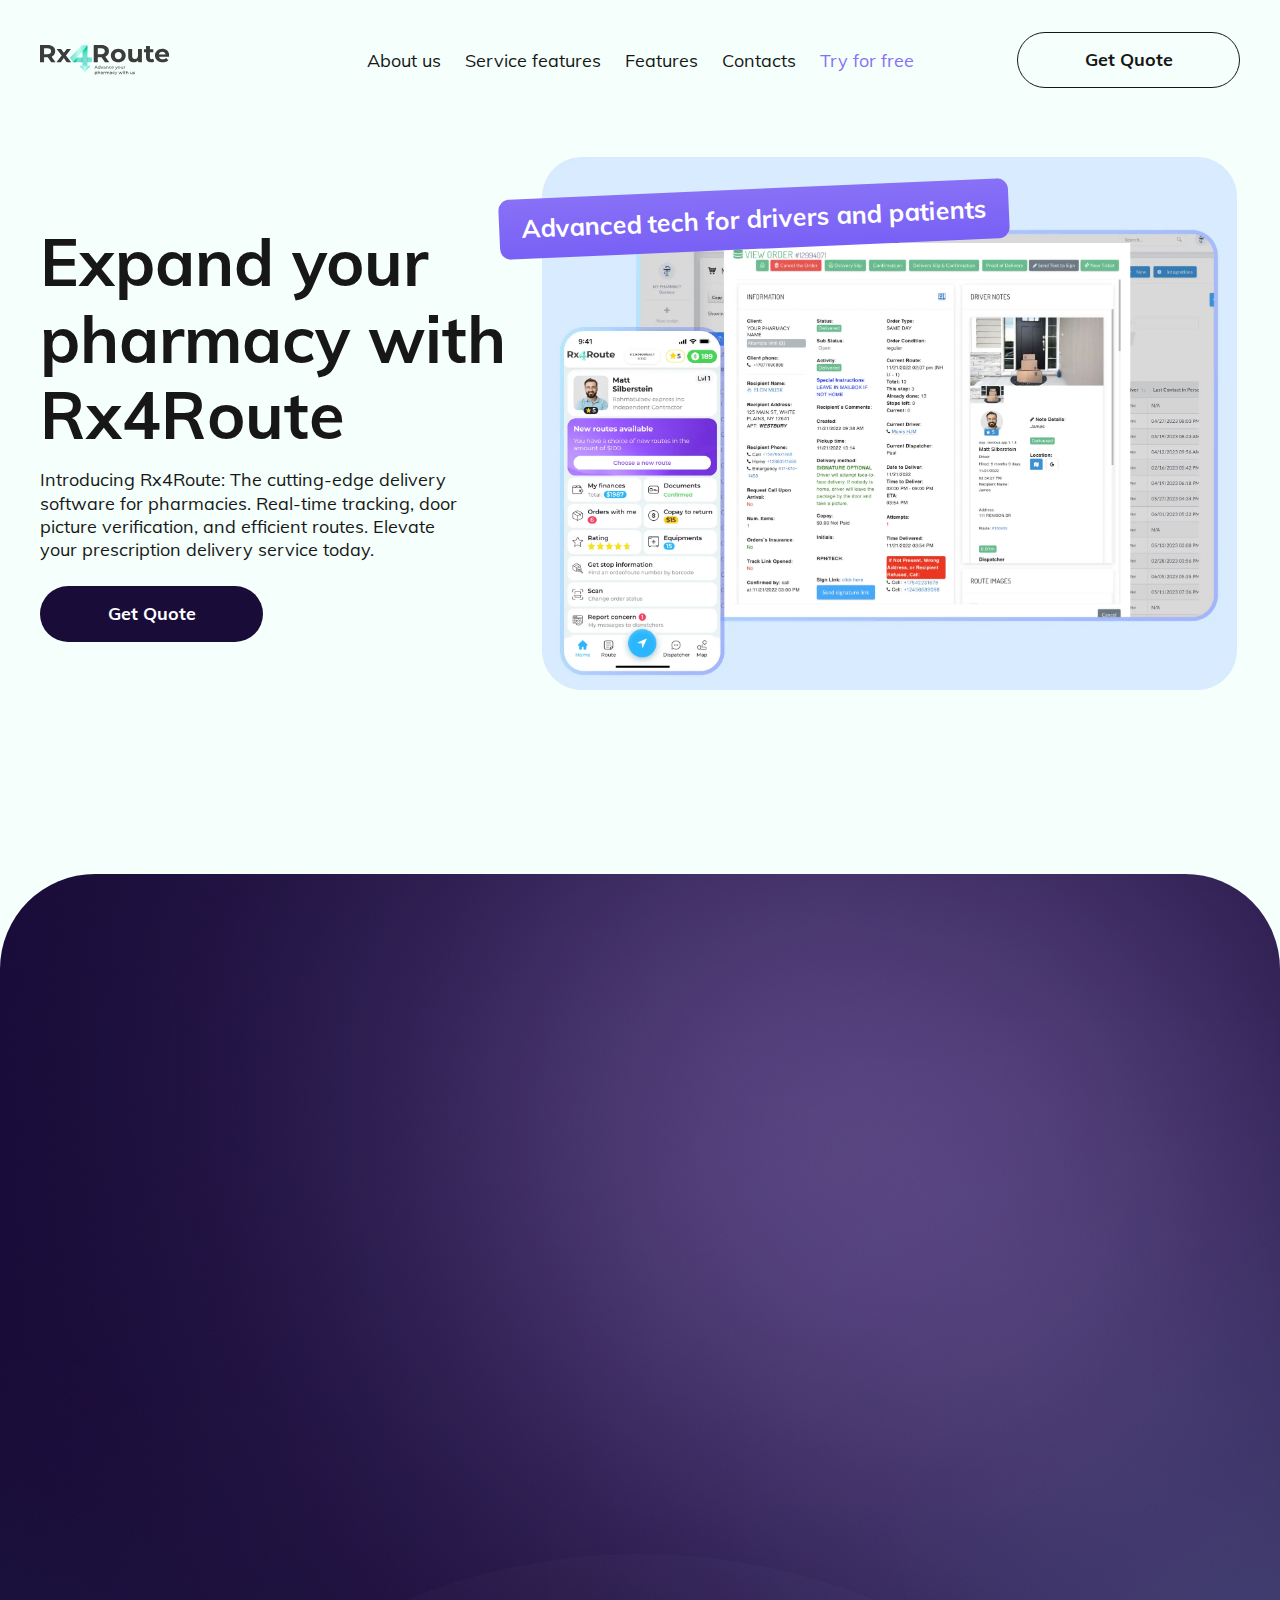
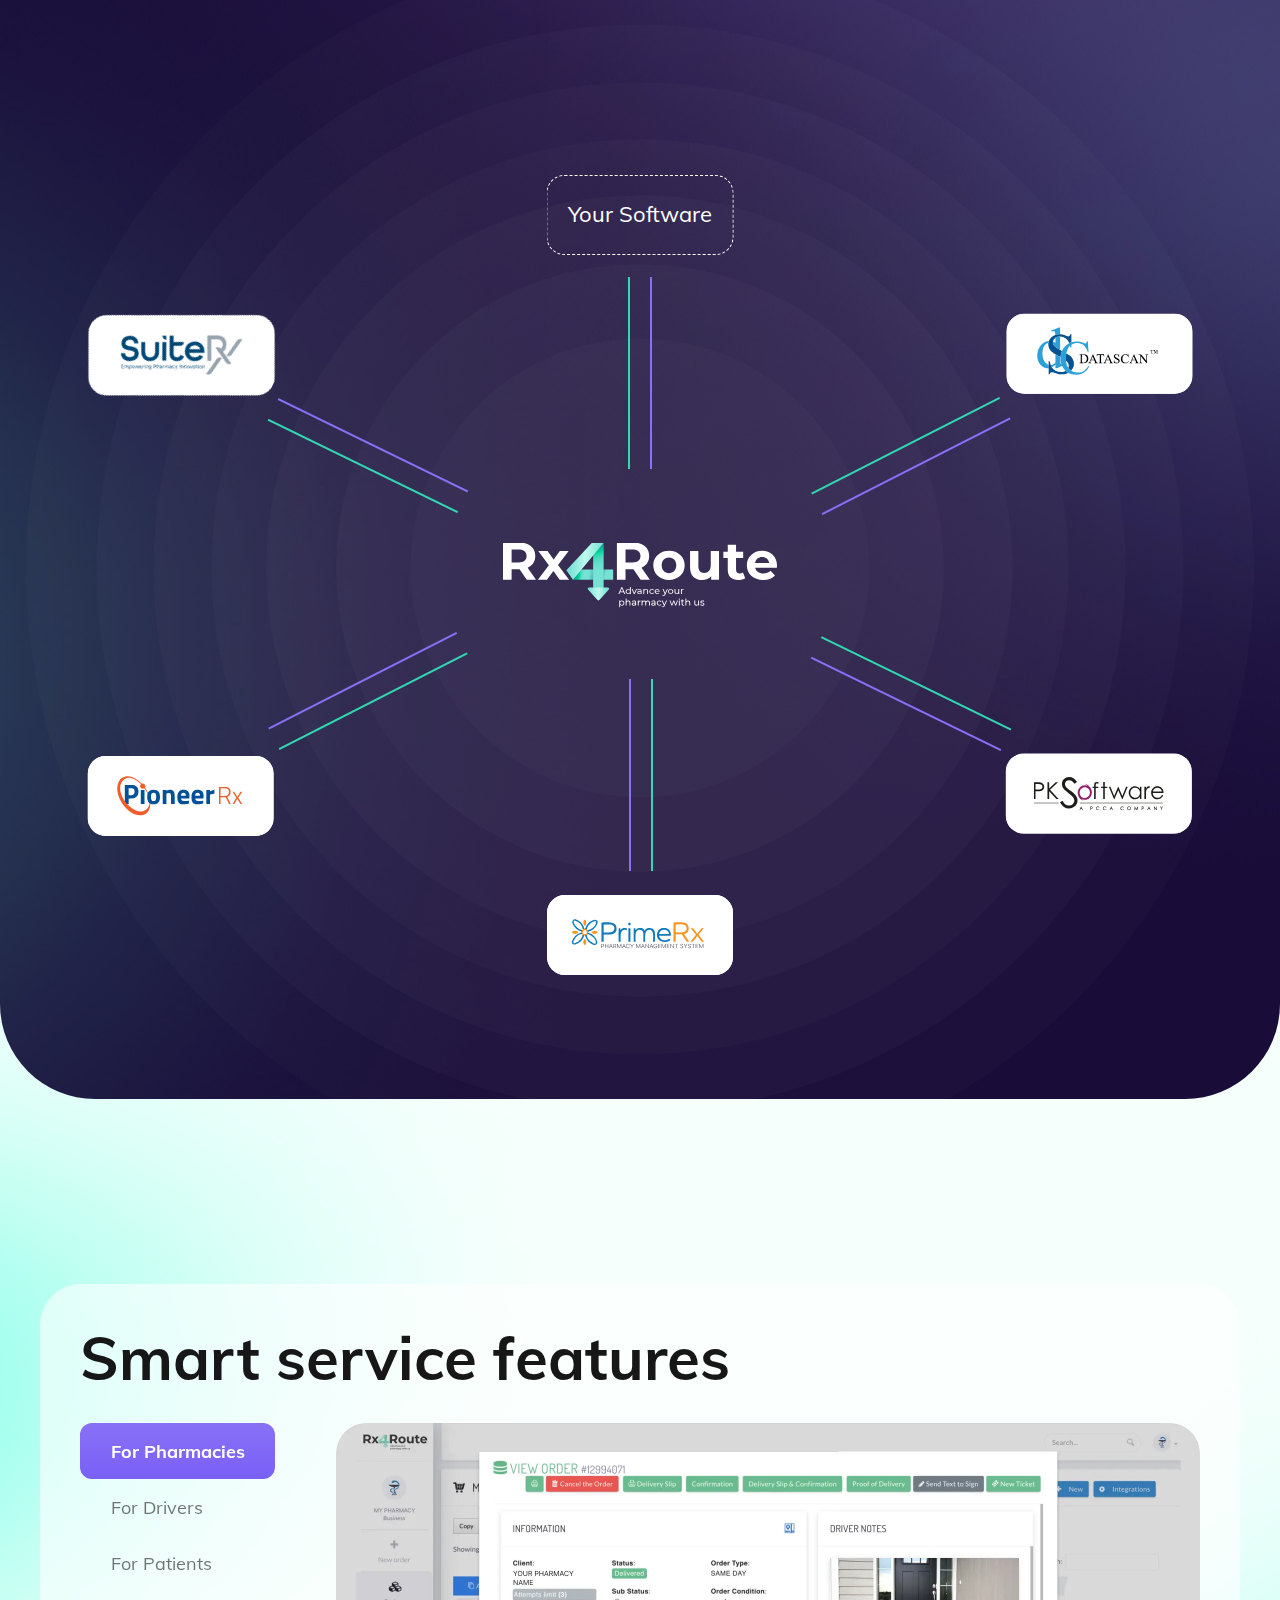
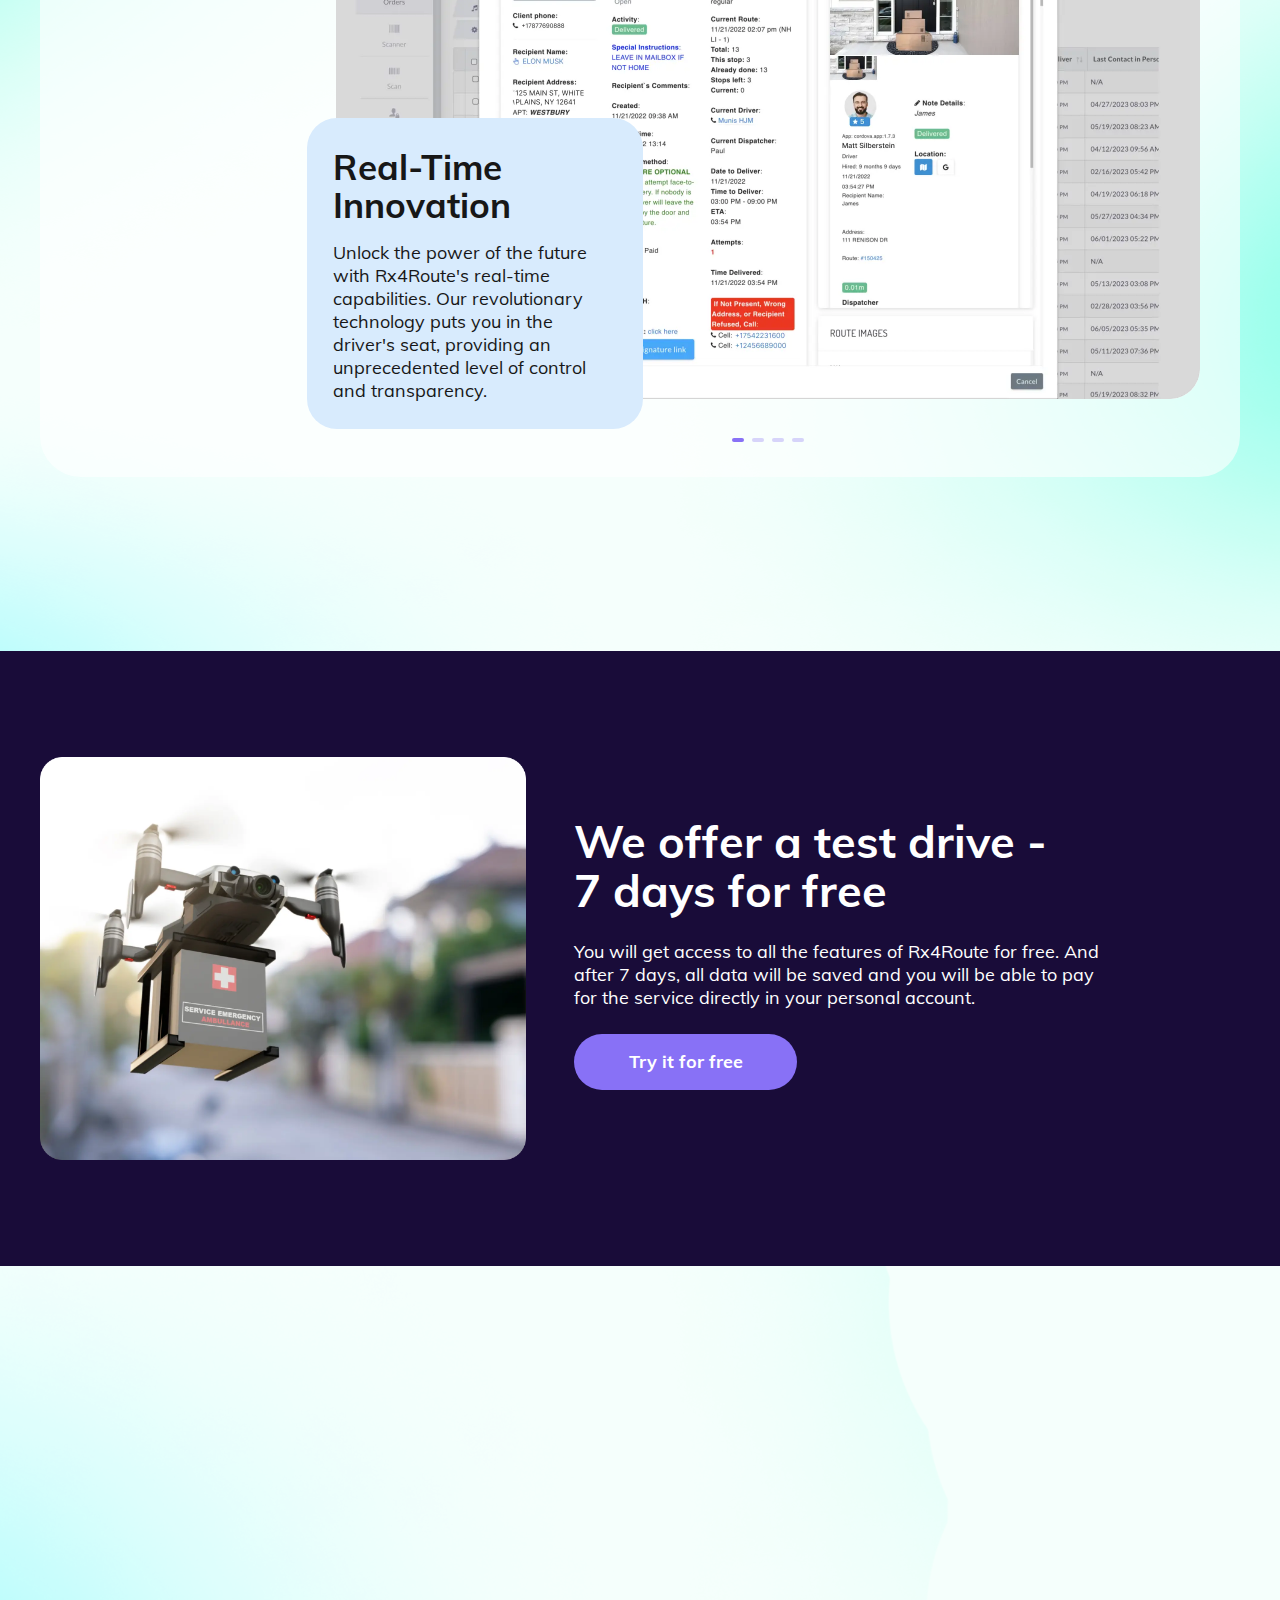
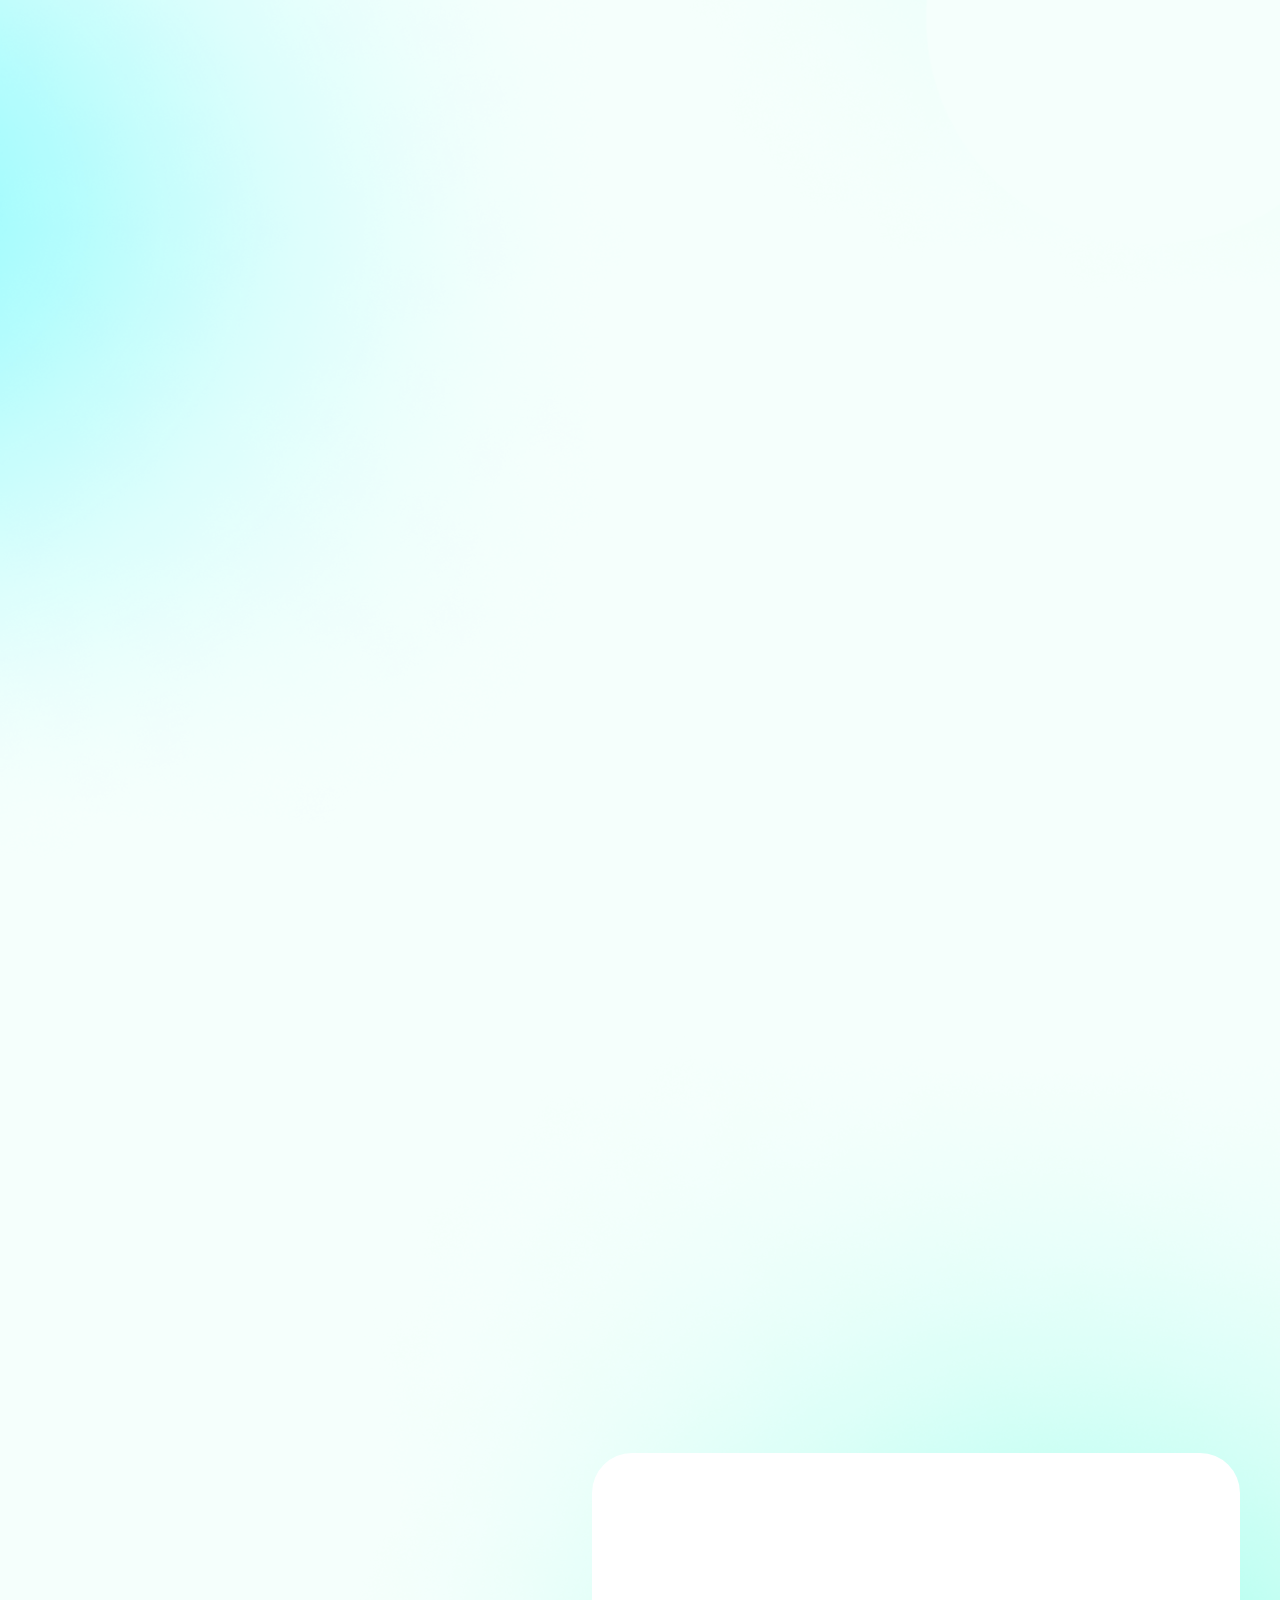
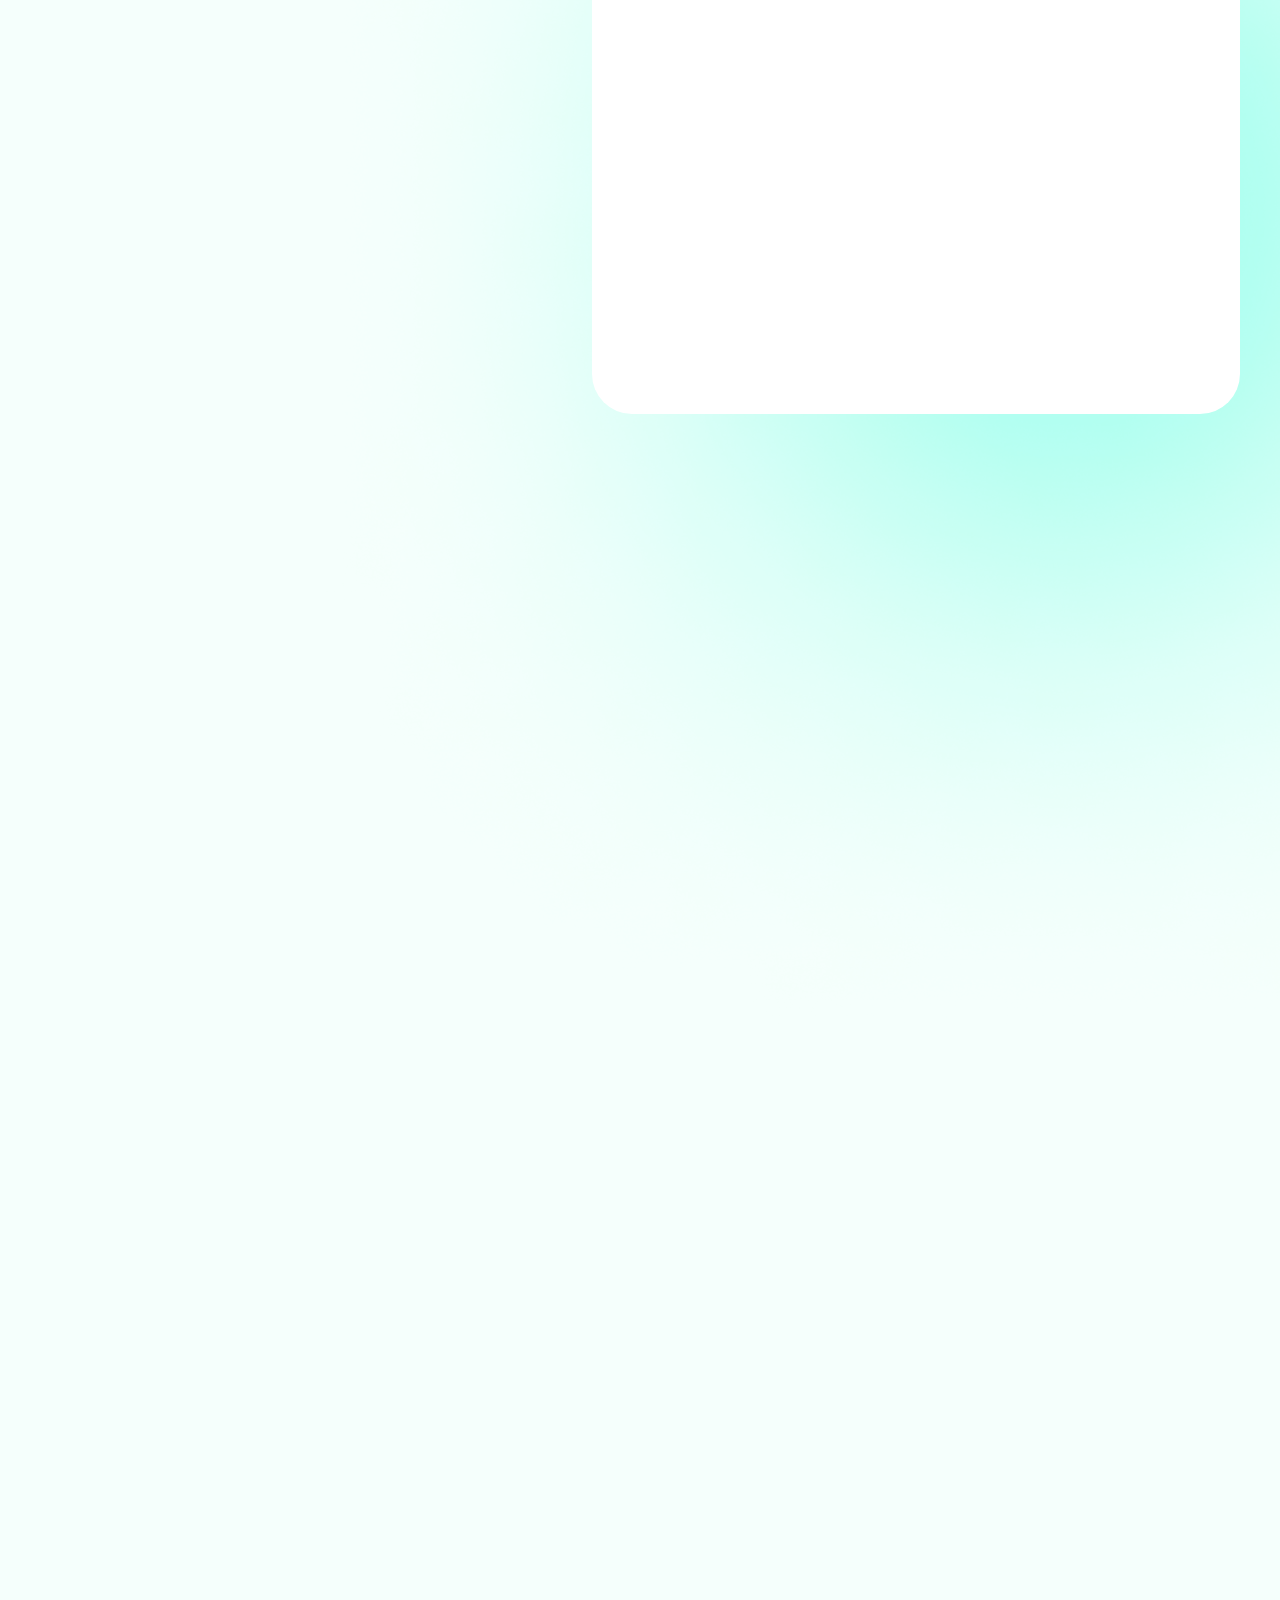
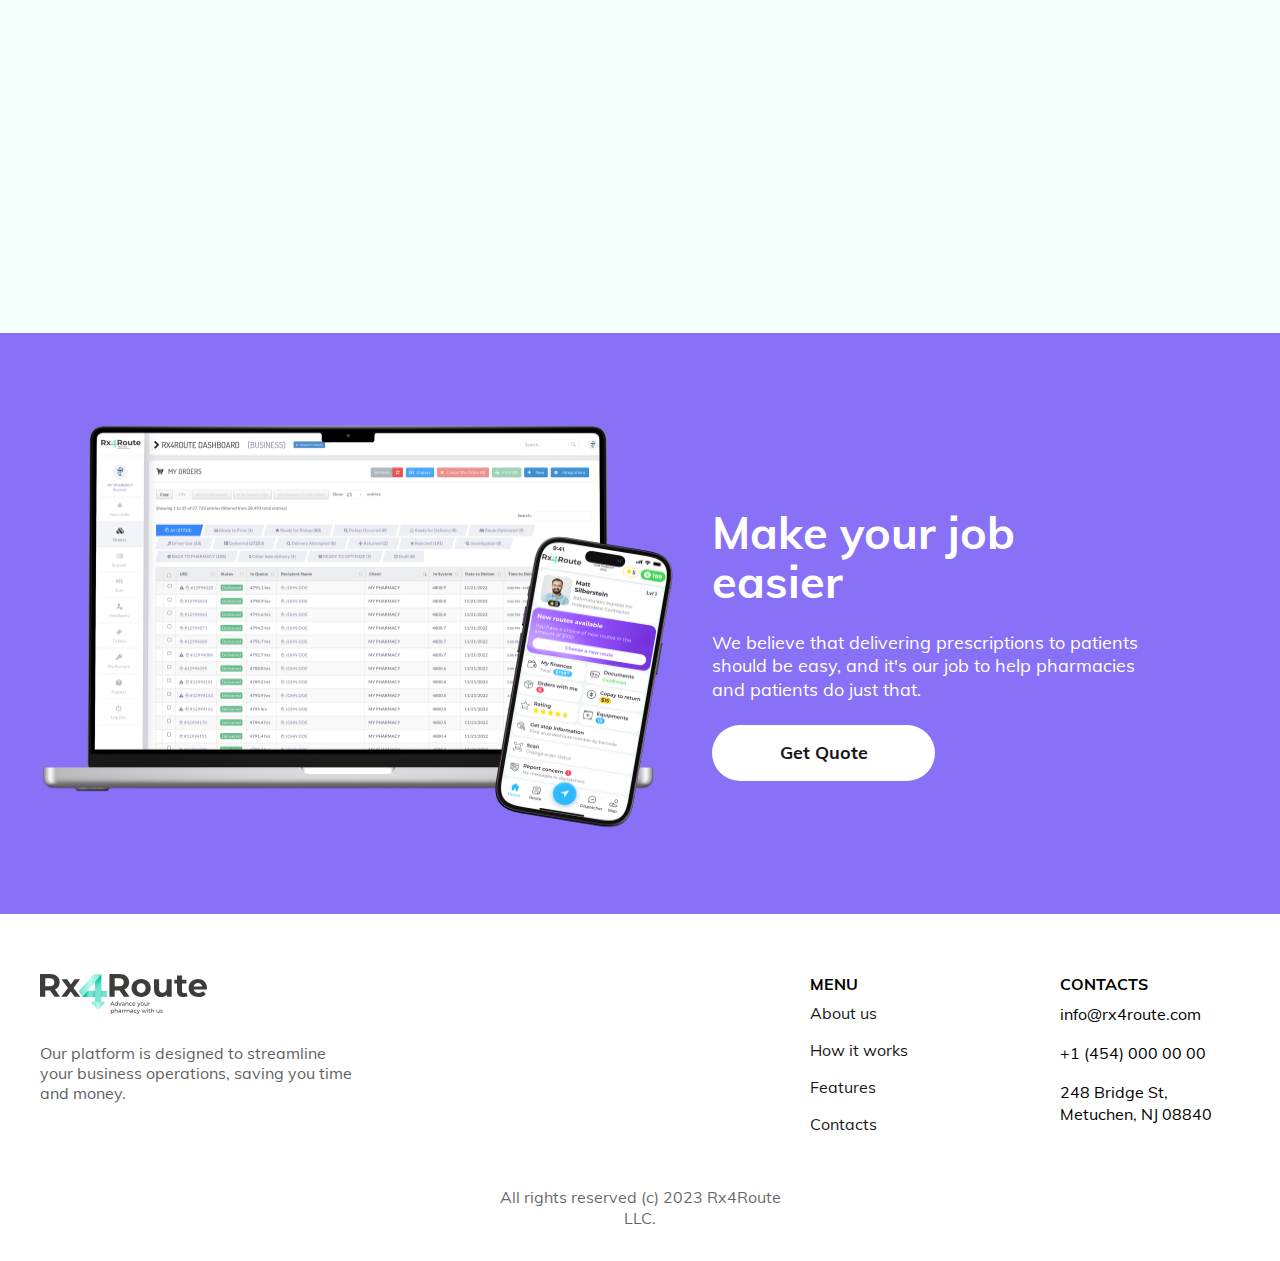
==== commit 7a8dd2a2: "привет" ====
--- a/rx/index.html
+++ b/rx/index.html
@@ -236,8 +236,8 @@
                         <li class="slider__item slider-item swiper-slide">
                           <div class="slider-item__picture">
                             <picture>
-                              <source type="image/webp" srcset="./img/slide-features/pharmacies/last@2x.webp 1x, ./img/slide-features/pharmacies/last@2x@2x.webp 2x">
-                              <img class="slider-item__pic" src="./img/slide-features/pharmacies/last@2x.jpg" srcset="./img/slide-features/pharmacies/last@2x@2x.jpg 2x"
+                              <source type="image/webp" srcset="./img/slide-features/pharmacies/driver-management-1@2x.webp 1x, ./img/slide-features/pharmacies/driver-management-1@2x@2x.webp 2x">
+                              <img class="slider-item__pic" src="./img/slide-features/pharmacies/driver-management-1@2x.jpg" srcset="./img/slide-features/pharmacies/driver-management-1@2x@2x.jpg 2x"
                                 alt="Driver Management">
                             </picture>
                           </div>
